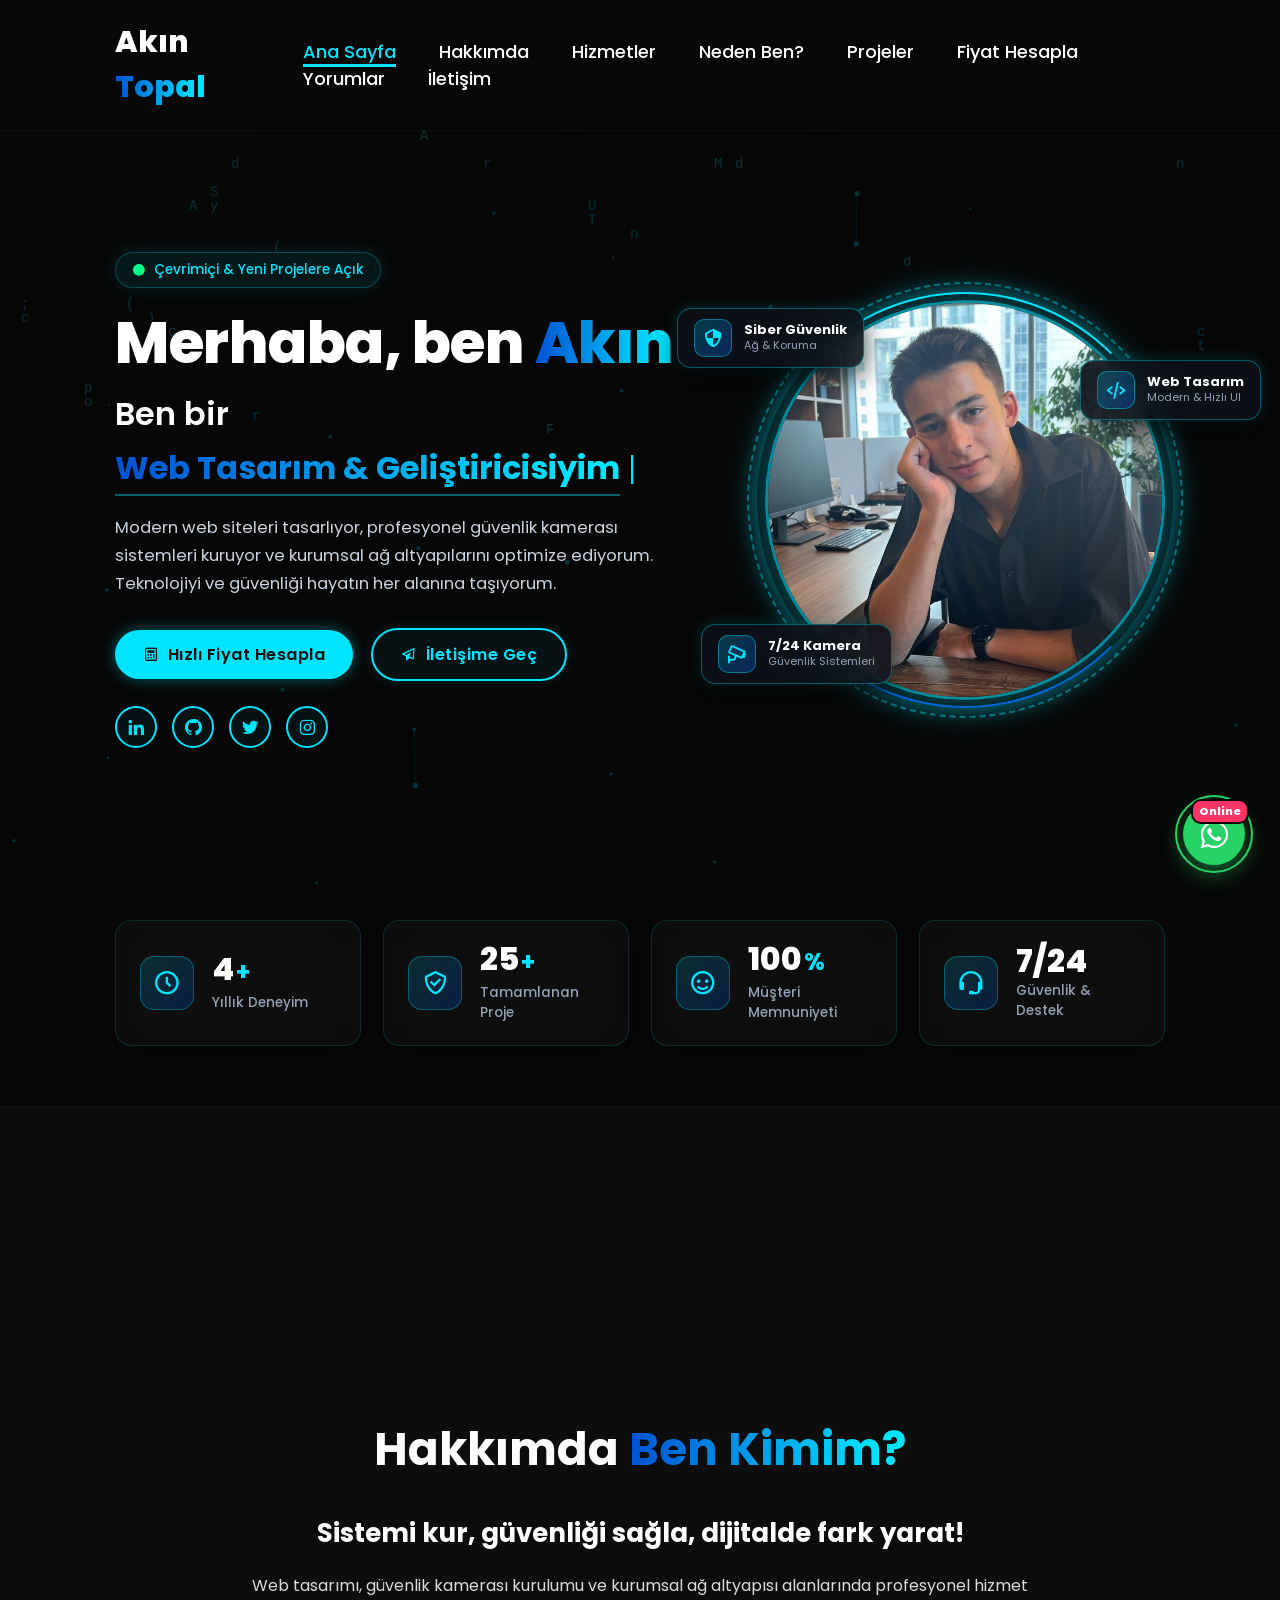
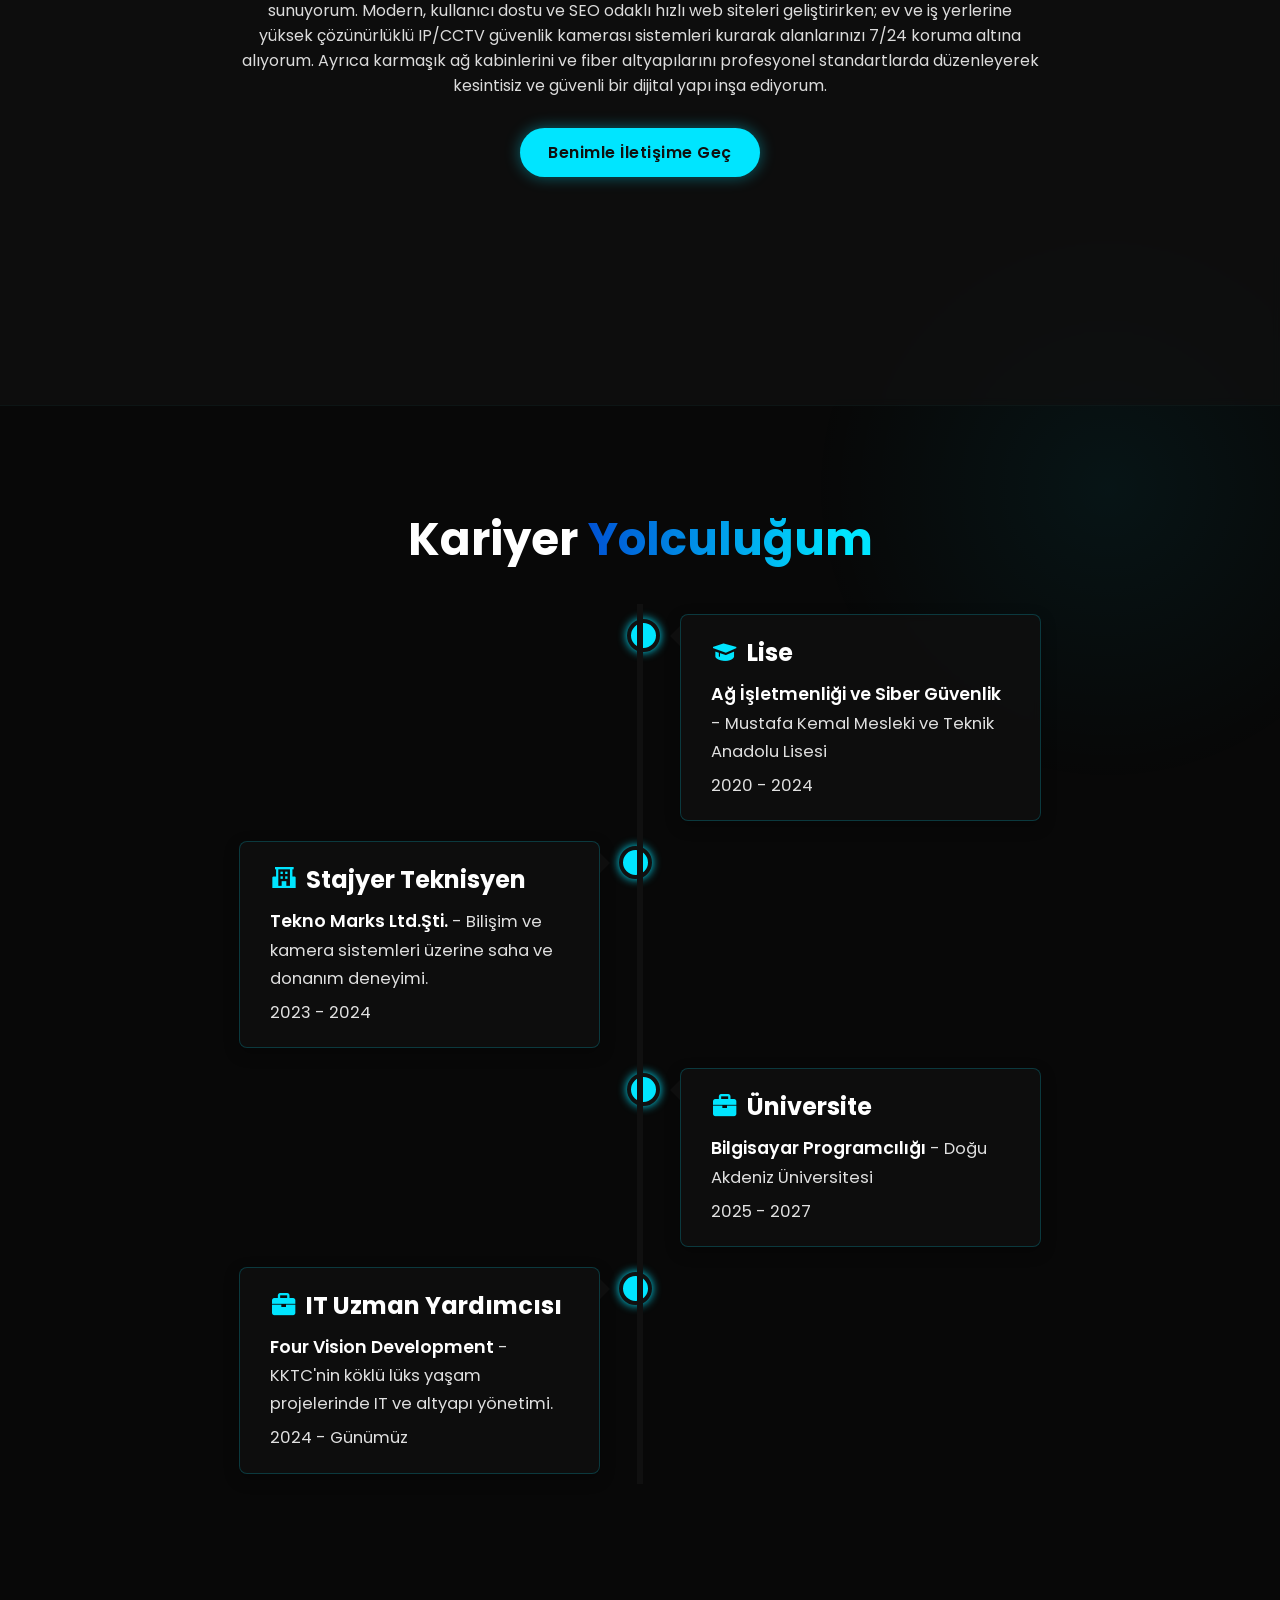
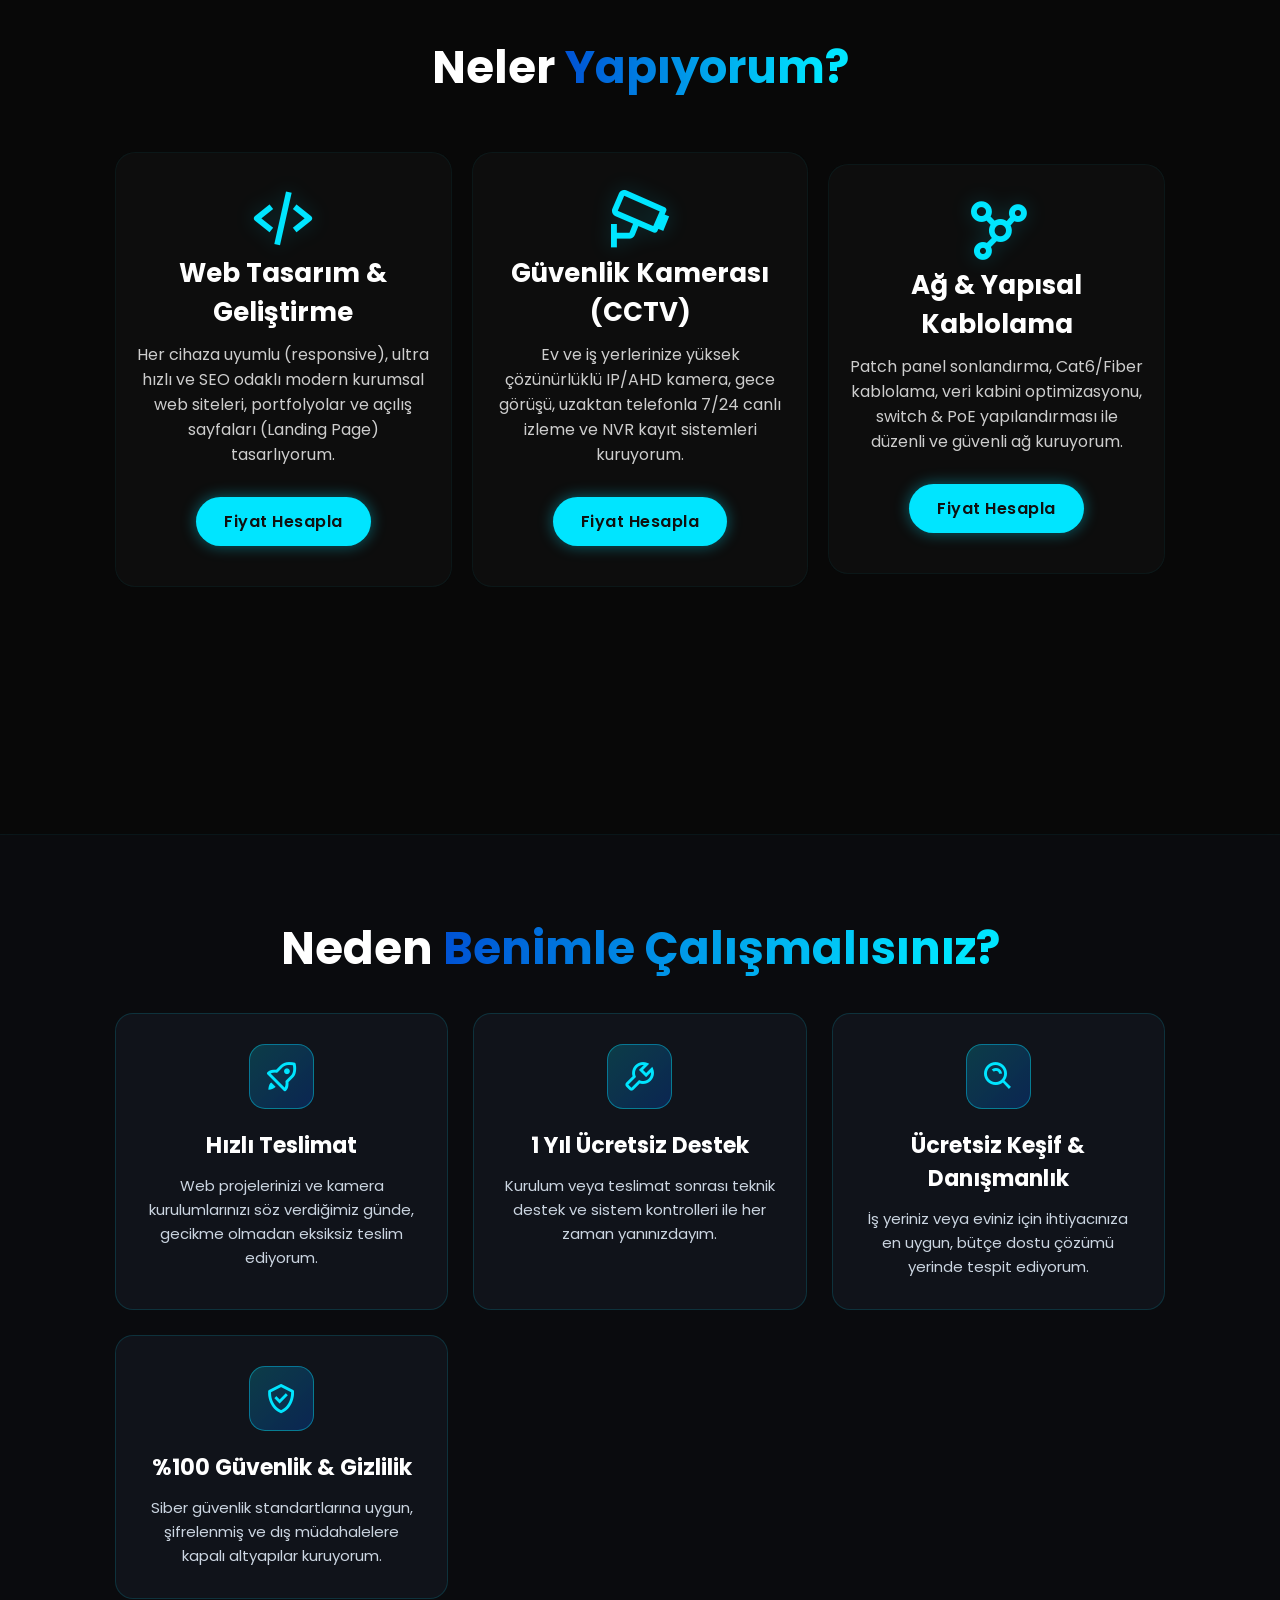
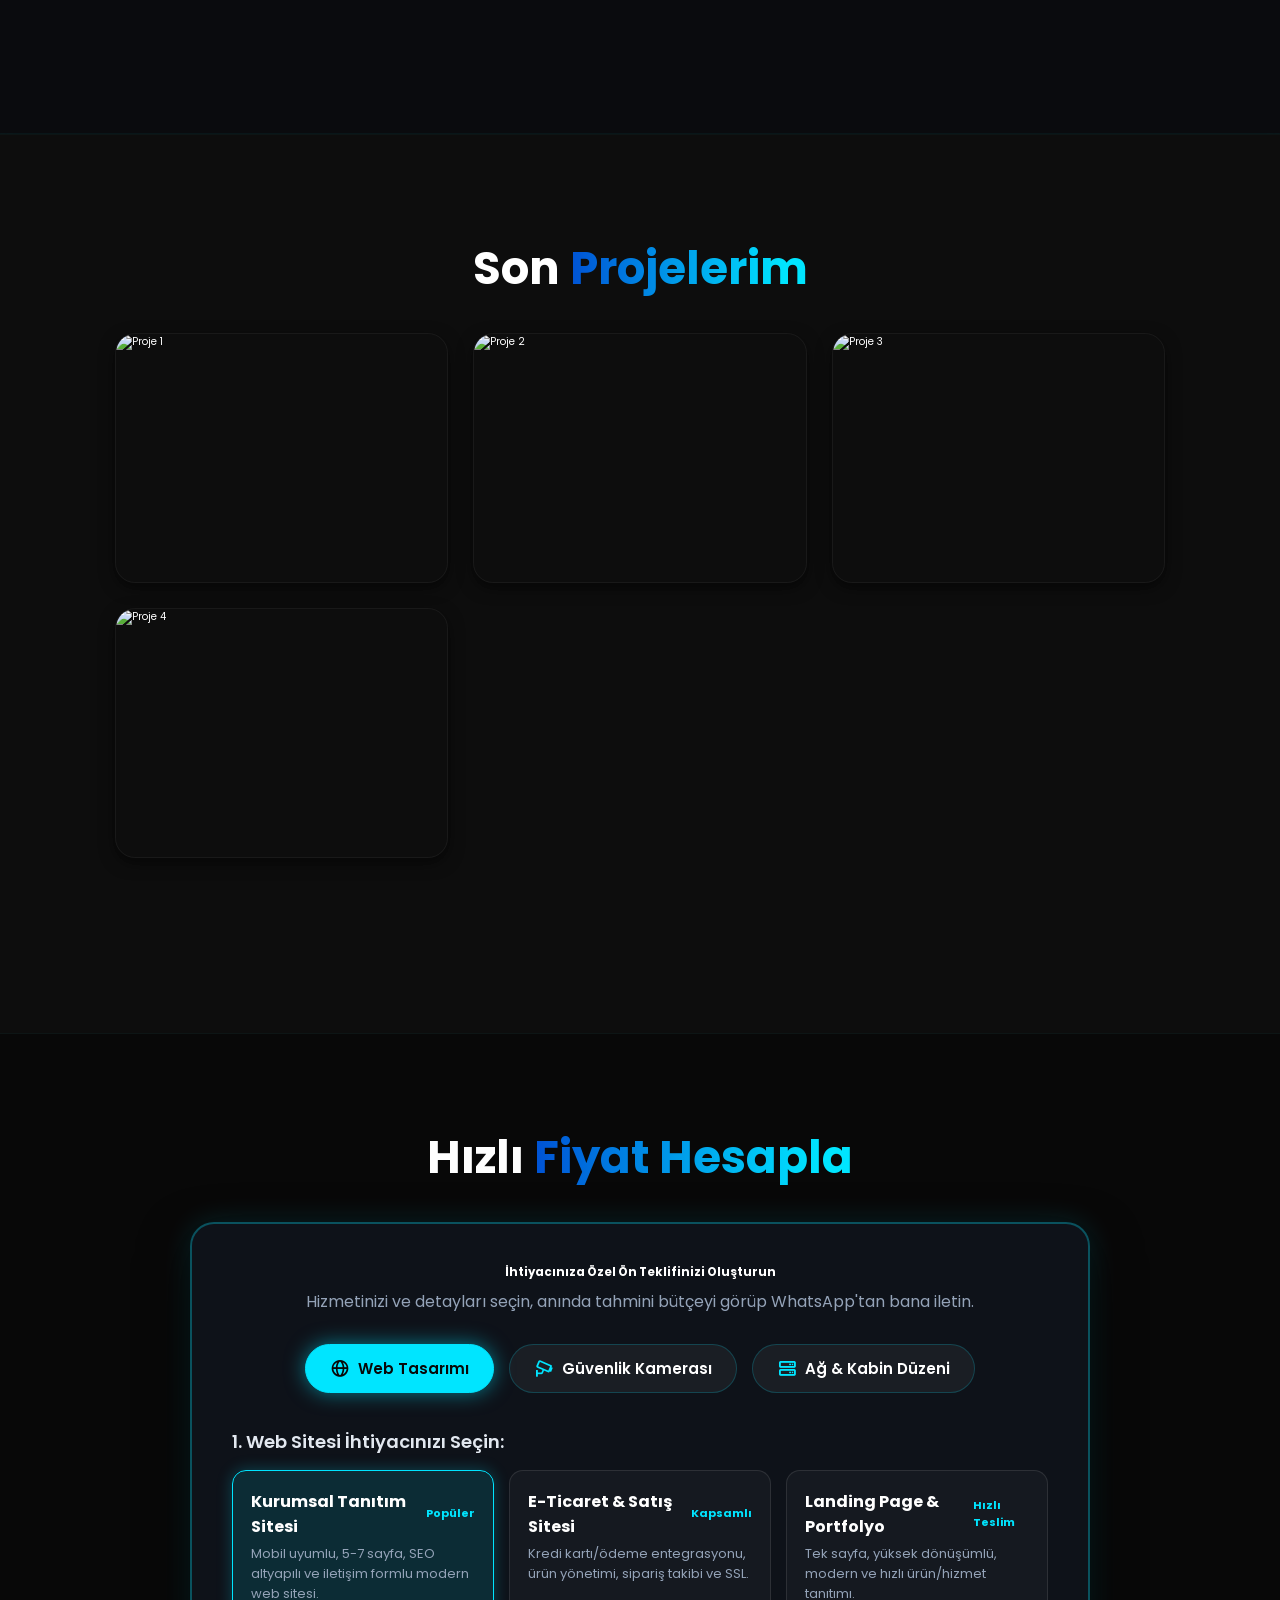
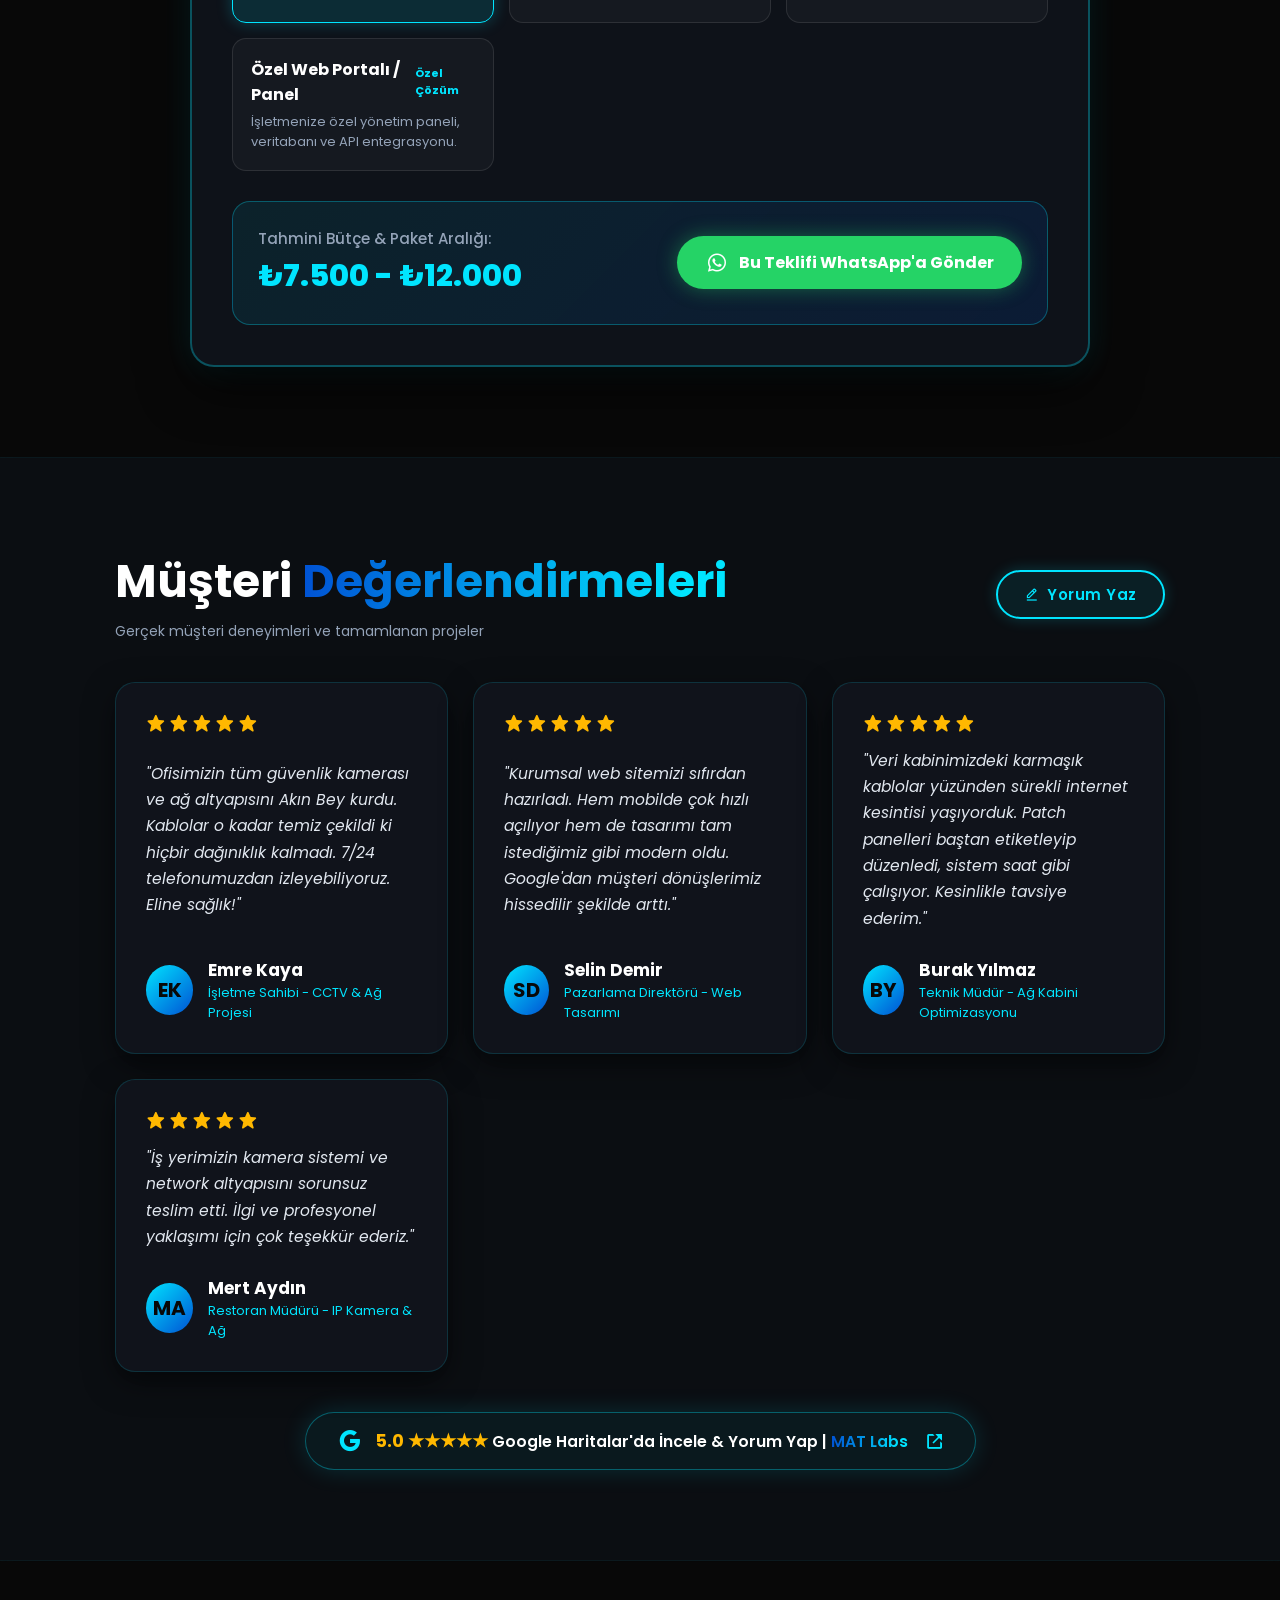
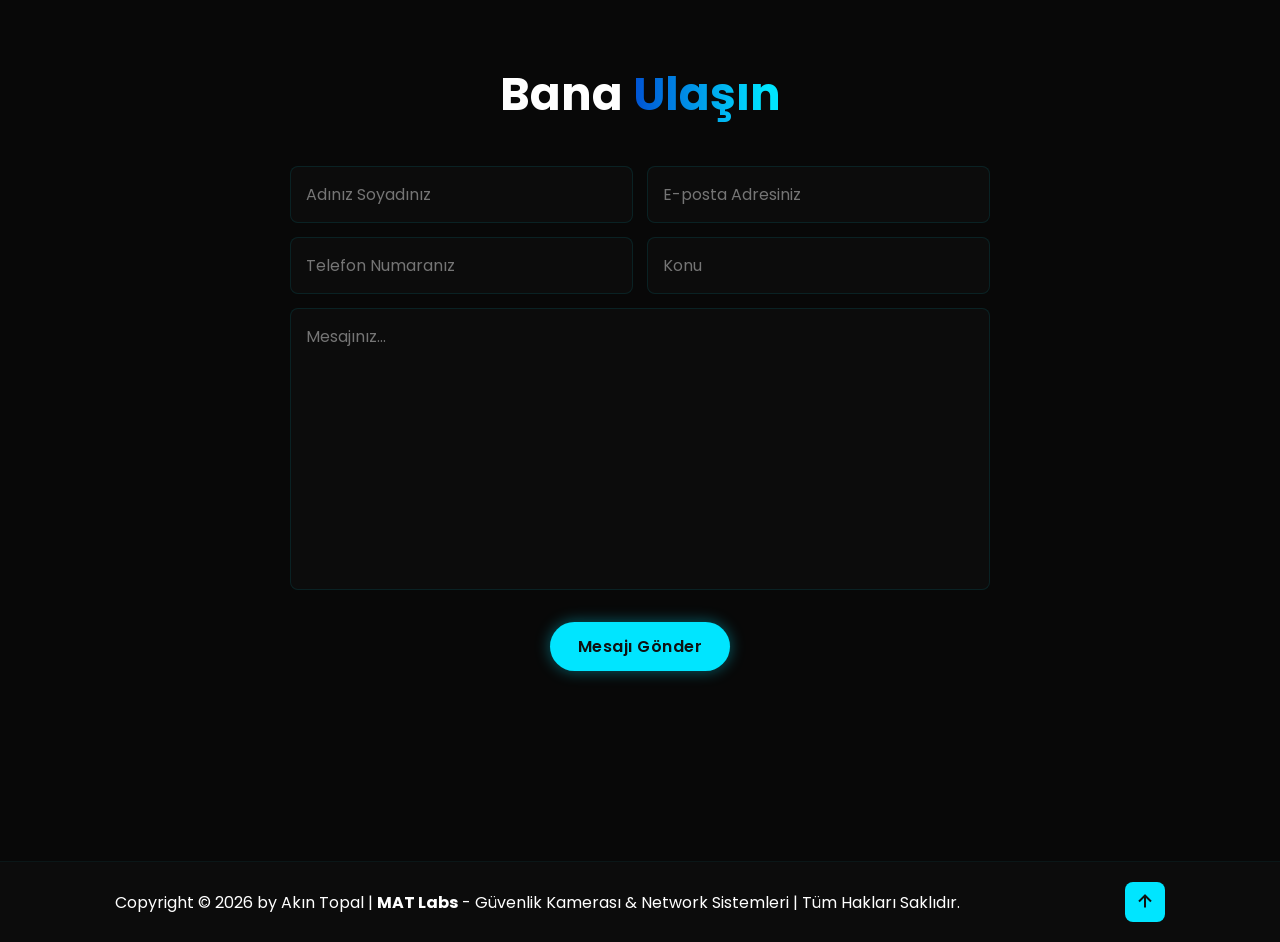
==== Websitem/index.html @ 346b563d "feat: Google Sheets dinamik musteri yorumlari ve modal formu eklendi" ====
<!DOCTYPE html>
<html lang="tr">
<head>
    <meta charset="UTF-8">
    <meta name="viewport" content="width=device-width, initial-scale=1.0">
    <title>Akın Topal | Web Tasarım & Güvenlik Sistemleri Uzmanı</title>
    <meta name="description" content="Akın Topal - Profesyonel Web Tasarımı, Güvenlik Kamerası (CCTV) Kurulumu, Ağ ve Yapısal Kablolama Hizmetleri.">
    <meta name="keywords" content="web tasarım, güvenlik kamerası kurulumu, cctv, ağ altyapısı, yapısal kablolama, akın topal">
    
    <meta name="google-site-verification" content="tyYKgsTQzBZYtVbJoN7sPJr8E3oL2Xd8By9owYqPqNc" />
    
    <!-- OpenGraph & Sosyal Medya / Google Görsel Önizleme -->
    <meta property="og:title" content="Akın Topal | Web Tasarım & Güvenlik Sistemleri Uzmanı">
    <meta property="og:description" content="Profesyonel Web Tasarımı, Güvenlik Kamerası (CCTV) Kurulumu, Ağ ve Yapısal Kablolama Hizmetleri.">
    <meta property="og:image" content="https://akintopal.com.tr/akintopal/akin-topal-profil.jpg">
    <meta property="og:url" content="https://akintopal.com.tr">
    <meta property="og:type" content="website">
    <meta name="twitter:card" content="summary_large_image">
    <meta name="twitter:image" content="https://akintopal.com.tr/akintopal/akin-topal-profil.jpg">

    <link rel="icon" type="image/png" href="akintopal/A.t1.png">
    
    <link rel="preconnect" href="https://fonts.googleapis.com">
    <link rel="preconnect" href="https://fonts.gstatic.com" crossorigin>
    <link href="https://fonts.googleapis.com/css2?family=Poppins:wght@400;500;600;700;800&display=swap" rel="stylesheet">
    
    <link href='https://unpkg.com/boxicons@2.1.4/css/boxicons.min.css' rel='stylesheet'>

    <!-- Google Zengin Sonuç & Yerel İşletme SEO (Schema.org) -->
    <script type="application/ld+json">
    {
      "@context": "https://schema.org",
      "@type": "LocalBusiness",
      "name": "MAT Labs - Güvenlik Kamerası & Network Sistemleri",
      "alternateName": "Akın Topal - Web Tasarım & Güvenlik Sistemleri",
      "image": "https://akintopal.com.tr/akintopal/akin-topal-profil.jpg",
      "url": "https://akintopal.com.tr",
      "telephone": "+905338849748",
      "hasMap": "https://share.google/FmD3PsVkEpFHqRebX",
      "sameAs": [
        "https://share.google/FmD3PsVkEpFHqRebX",
        "https://www.linkedin.com/in/akın-topal-8bbb0b389/",
        "https://github.com/ak1n-lab",
        "https://instagram.com/akintopalll"
      ],
      "priceRange": "$$",
      "description": "MAT Labs güvencesiyle Akın Topal tarafından sunulan profesyonel Web Tasarımı, IP/CCTV Güvenlik Kamerası Kurulumu, Ağ ve Yapısal Kablolama Hizmetleri.",
      "address": {
        "@type": "PostalAddress",
        "addressCountry": "TR"
      },
      "aggregateRating": {
        "@type": "AggregateRating",
        "ratingValue": "5.0",
        "reviewCount": "32"
      }
    }
    </script>

    <style>
        /* GENEL VE RESET STİLLERİ */
        *{
            margin: 0;
            padding: 0;
            box-sizing: border-box;
            text-decoration: none;
            scroll-behavior: smooth;
            font-family: "Poppins", sans-serif; 
            border: none;
            outline: none;
        }
        :root {
            --bg-color: #080808;
            --second-bg-color: #101010;
            --text-color: #ffffff;
            --main-color: #00E5FF; /* Ana renk: Canlı Neon Mavi */
        }
        html {
            font-size: 62.5%; 
            overflow-x: hidden;
        }
        body{
            background-color: var(--bg-color);
            color: var(--text-color);
            position: relative;
        }
        
        /* AKAN KOD CANVAS STİLİ (GPU OPTİMİZE) */
        #matrix-canvas {
            position: fixed;
            top: 0;
            left: 0;
            width: 100%;
            height: 100%;
            z-index: -2;
            pointer-events: none;
            opacity: 0.22;
            transform: translateZ(0);
        }
        
        /* MODERN NEON IŞIK KÜRELERİ (GPU DOSTU) */
        body::before,
        body::after {
            content: "";
            position: absolute;
            width: 600px;
            height: 600px;
            border-radius: 50%;
            background: radial-gradient(circle, rgba(0, 229, 255, 0.06) 0%, transparent 70%);
            z-index: -1;
            pointer-events: none;
            transform: translateZ(0);
        }
        body::before {
            top: -10%;
            left: -15%;
        }
        body::after {
            top: 20%;
            right: -10%;
        }

        section{
            min-height: 100vh;
            padding: 10rem 9% 2rem; 
            position: relative;
        }

        /* HEADER */
        .header{
            position: fixed;
            width: 100%;
            top: 0;
            left: 0;
            padding: 2rem 9%;
            background: rgba(8, 8, 8, 0.5);
            backdrop-filter: blur(12px);
            -webkit-backdrop-filter: blur(12px);
            display: flex;
            justify-content: space-between;
            align-items: center;
            z-index: 1000;
            border-bottom: 1px solid rgba(0, 229, 255, 0.05);
        }
        .logo{
            font-size: 3rem;
            color: var(--text-color);
            font-weight: 800;
            cursor: pointer;
            transition: 0.3s ease-in-out;
        }
        .logo:hover{
            transform: scale(1.1);
        }
        .gradient-text{
            background: linear-gradient(270deg, #00E5FF 10%, #0052D4 100%); 
            background-clip: text;
            -webkit-background-clip: text;
            color: transparent;
        }

        /* NAVBAR */
        .navbar a{
            font-size: 1.8rem;
            color: var(--text-color);
            margin-left: 4rem;
            font-weight: 500;
            transition: 0.3s ease-in-out;
            border-bottom: 3px solid transparent;
        }
        .navbar a:hover,
        .navbar a.active{
            color: var(--main-color);
            border-bottom: 3px solid var(--main-color);
        }
        #menu-icon{
            font-size: 3.6rem;
            color: var(--main-color);
            cursor: pointer;
            display: none;
        }

        /* GENEL BUTON STİLİ */
        /* GENEL BUTON STİLİ */
        .btn {
            display: inline-flex;
            align-items: center;
            justify-content: center;
            gap: 0.8rem;
            padding: 1.2rem 2.8rem;
            background: var(--main-color);
            border-radius: 4rem;
            box-shadow: 0 0 1.5rem rgba(0, 229, 255, 0.4);
            font-size: 1.6rem;
            color: var(--second-bg-color);
            letter-spacing: .05rem;
            font-weight: 600;
            transition: .4s cubic-bezier(0.16, 1, 0.3, 1);
            position: relative;
            overflow: hidden;
            z-index: 1;
        }
        .btn::after {
            content: '';
            position: absolute;
            top: -50%;
            left: -60%;
            width: 40%;
            height: 200%;
            background: linear-gradient(90deg, transparent, rgba(255, 255, 255, 0.6), transparent);
            transform: rotate(25deg);
            animation: btnShimmer 4s infinite ease-in-out;
            z-index: -1;
        }
        @keyframes btnShimmer {
            0% { left: -60%; }
            20%, 100% { left: 140%; }
        }
        .btn:hover {
            box-shadow: 0 0 2.5rem rgba(0, 229, 255, 0.7);
            transform: translateY(-3px) scale(1.02);
            color: #000;
        }
        .btn-outline {
            background: rgba(0, 229, 255, 0.05);
            border: 2px solid var(--main-color);
            color: var(--main-color);
            box-shadow: 0 0 1.2rem rgba(0, 229, 255, 0.15);
        }
        .btn-outline::after {
            display: none;
        }
        .btn-outline:hover {
            background: var(--main-color);
            color: var(--second-bg-color);
            box-shadow: 0 0 2.5rem rgba(0, 229, 255, 0.6);
        }
        
        /* HOME BÖLÜMÜ */
        .home{
            display: flex;
            align-items: center; 
            justify-content: center; 
            gap: 8rem;
            min-height: 100vh;
            padding-top: 12rem;
        }
        .home-content {
            max-width: 620px;
        }
        .hero-badge-tag {
            display: inline-flex;
            align-items: center;
            gap: 0.8rem;
            padding: 0.7rem 1.6rem;
            background: rgba(0, 229, 255, 0.08);
            border: 1px solid rgba(0, 229, 255, 0.25);
            border-radius: 2rem;
            font-size: 1.35rem;
            color: var(--main-color);
            font-weight: 500;
            margin-bottom: 2rem;
            backdrop-filter: blur(8px);
            box-shadow: 0 0 20px rgba(0, 229, 255, 0.12);
        }
        .pulse-dot {
            font-size: 1.4rem;
            color: #00ff88;
            animation: pulseGreen 1.8s infinite ease-in-out;
        }
        @keyframes pulseGreen {
            0%, 100% { opacity: 1; transform: scale(1); filter: drop-shadow(0 0 6px #00ff88); }
            50% { opacity: 0.35; transform: scale(0.8); }
        }
        .home-content h1{
            font-size: 5.8rem;
            font-weight: 800;
            line-height: 1.2;
            letter-spacing: -0.5px;
        }
        .home-content h3{
            font-size: 3.2rem;
            margin: 1.2rem 0 1.8rem;
            font-weight: 600;
            min-height: 4.5rem;
            display: flex;
            align-items: center;
            flex-wrap: wrap;
            gap: 0.6rem;
        }
        .typing-text {
            font-weight: 700;
            border-bottom: 2px solid rgba(0, 229, 255, 0.4);
            padding-bottom: 2px;
        }
        .typing-cursor {
            color: var(--main-color);
            animation: blinkCursor 0.8s infinite;
            font-weight: 300;
            margin-left: 2px;
        }
        @keyframes blinkCursor {
            0%, 100% { opacity: 1; }
            50% { opacity: 0; }
        }
        .home-content p{
            font-size: 1.65rem;
            color: #cbd5e1;
            line-height: 1.7;
        }
        .hero-action-buttons {
            display: flex;
            align-items: center;
            gap: 1.8rem;
            margin-top: 3rem;
            flex-wrap: wrap;
        }

        /* --- SİBER AVATAR, HOLOGRAFİK HALKA & SÜZÜLEN ROZETLER --- */
        .home-img {
            display: flex;
            justify-content: center;
            align-items: center;
            position: relative;
        }
        .hero-avatar-container {
            position: relative;
            width: 32vw;
            min-width: 300px;
            max-width: 400px;
            aspect-ratio: 1/1;
            display: flex;
            justify-content: center;
            align-items: center;
            perspective: 1000px;
        }
        .cyber-ring-outer {
            position: absolute;
            inset: -18px;
            border-radius: 50%;
            border: 2px dashed rgba(0, 229, 255, 0.4);
            animation: spinRing 25s linear infinite;
            pointer-events: none;
        }
        .cyber-ring-inner {
            position: absolute;
            inset: -8px;
            border-radius: 50%;
            border: 2px solid transparent;
            border-top-color: var(--main-color);
            border-bottom-color: #0052D4;
            animation: spinRingReverse 12s linear infinite;
            box-shadow: 0 0 25px rgba(0, 229, 255, 0.35);
            pointer-events: none;
        }
        .cyber-radar-pulse {
            position: absolute;
            inset: -25px;
            border-radius: 50%;
            background: radial-gradient(circle, rgba(0, 229, 255, 0.15) 0%, rgba(0, 229, 255, 0) 70%);
            animation: pulseRadar 3.5s ease-out infinite;
            pointer-events: none;
        }
        @keyframes spinRing {
            0% { transform: rotate(0deg); }
            100% { transform: rotate(360deg); }
        }
        @keyframes spinRingReverse {
            0% { transform: rotate(360deg); }
            100% { transform: rotate(0deg); }
        }
        @keyframes pulseRadar {
            0% { transform: scale(0.92); opacity: 0.8; }
            50% { transform: scale(1.12); opacity: 0.25; }
            100% { transform: scale(0.92); opacity: 0.8; }
        }
        .avatar-image-box {
            width: 100%;
            height: 100%;
            border-radius: 50%;
            overflow: hidden;
            position: relative;
            z-index: 2;
            box-shadow: 0 0 45px rgba(0, 229, 255, 0.4), inset 0 0 20px rgba(0, 0, 0, 0.6);
            border: 3px solid rgba(0, 229, 255, 0.6);
            transition: transform 0.3s cubic-bezier(0.16, 1, 0.3, 1), box-shadow 0.3s ease;
        }
        .avatar-image-box:hover {
            box-shadow: 0 0 65px rgba(0, 229, 255, 0.7);
            transform: scale(1.03);
        }
        .avatar-image-box img {
            width: 100%;
            height: 100%;
            object-fit: cover;
            display: block;
        }

        /* --- SÜZÜLEN CAM (GLASSMORPHISM) ROZETLER --- */
        .floating-badge {
            position: absolute;
            display: flex;
            align-items: center;
            gap: 1.2rem;
            padding: 1rem 1.6rem;
            background: rgba(14, 18, 26, 0.88);
            backdrop-filter: blur(16px);
            -webkit-backdrop-filter: blur(16px);
            border: 1px solid rgba(0, 229, 255, 0.35);
            border-radius: 1.4rem;
            box-shadow: 0 10px 25px rgba(0, 0, 0, 0.7), 0 0 15px rgba(0, 229, 255, 0.2);
            z-index: 10;
            cursor: default;
            transition: transform 0.3s ease, box-shadow 0.3s ease, border-color 0.3s ease;
            white-space: nowrap;
        }
        .floating-badge:hover {
            transform: translateY(-6px) scale(1.06) !important;
            box-shadow: 0 15px 35px rgba(0, 0, 0, 0.9), 0 0 30px rgba(0, 229, 255, 0.5);
            border-color: var(--main-color);
        }
        .badge-icon {
            display: flex;
            justify-content: center;
            align-items: center;
            width: 3.8rem;
            height: 3.8rem;
            background: linear-gradient(135deg, rgba(0, 229, 255, 0.2), rgba(0, 82, 212, 0.35));
            border-radius: 1rem;
            border: 1px solid rgba(0, 229, 255, 0.4);
        }
        .badge-icon i {
            font-size: 2.2rem;
            color: var(--main-color);
        }
        .badge-text {
            display: flex;
            flex-direction: column;
        }
        .badge-title {
            font-size: 1.3rem;
            font-weight: 700;
            color: #ffffff;
            line-height: 1.2;
        }
        .badge-sub {
            font-size: 1.1rem;
            color: #94a3b8;
        }
        .badge-top-left {
            top: 2%;
            left: -22%;
            animation: floatBadge1 4.5s ease-in-out infinite;
        }
        .badge-top-right {
            top: 15%;
            right: -24%;
            animation: floatBadge2 5s ease-in-out infinite;
        }
        .badge-bottom-left {
            bottom: 4%;
            left: -16%;
            animation: floatBadge3 4.8s ease-in-out infinite;
        }
        @keyframes floatBadge1 {
            0%, 100% { transform: translateY(0px); }
            50% { transform: translateY(-12px); }
        }
        @keyframes floatBadge2 {
            0%, 100% { transform: translateY(0px); }
            50% { transform: translateY(-15px); }
        }
        @keyframes floatBadge3 {
            0%, 100% { transform: translateY(0px); }
            50% { transform: translateY(12px); }
        }

        /* --- CANLI SAYAÇLAR / İSTATİSTİK BÖLÜMÜ --- */
        .stats-section {
            min-height: auto;
            padding: 2rem 9% 6rem;
            position: relative;
            z-index: 5;
        }
        .stats-container {
            display: grid;
            grid-template-columns: repeat(auto-fit, minmax(230px, 1fr));
            gap: 2.2rem;
            max-width: 1200px;
            margin: 0 auto;
        }
        .stat-card {
            display: flex;
            align-items: center;
            gap: 1.8rem;
            padding: 2.2rem 2.4rem;
            background: rgba(16, 16, 16, 0.75);
            backdrop-filter: blur(12px);
            -webkit-backdrop-filter: blur(12px);
            border: 1px solid rgba(0, 229, 255, 0.15);
            border-radius: 1.6rem;
            box-shadow: 0 8px 25px rgba(0, 0, 0, 0.4);
            transition: all 0.4s cubic-bezier(0.16, 1, 0.3, 1);
        }
        .stat-card:hover {
            transform: translateY(-8px);
            border-color: var(--main-color);
            box-shadow: 0 15px 35px rgba(0, 229, 255, 0.22);
            background: rgba(20, 24, 32, 0.85);
        }
        .stat-icon {
            display: flex;
            justify-content: center;
            align-items: center;
            width: 5.4rem;
            height: 5.4rem;
            background: linear-gradient(135deg, rgba(0, 229, 255, 0.15), rgba(0, 82, 212, 0.25));
            border-radius: 1.4rem;
            border: 1px solid rgba(0, 229, 255, 0.3);
            flex-shrink: 0;
        }
        .stat-icon i {
            font-size: 2.8rem;
            color: var(--main-color);
        }
        .stat-info {
            display: flex;
            flex-direction: column;
        }
        .stat-number-wrap {
            display: flex;
            align-items: baseline;
            gap: 2px;
        }
        .stat-number, .stat-text {
            font-size: 3.2rem;
            font-weight: 800;
            color: #ffffff;
            line-height: 1;
        }
        .stat-plus {
            font-size: 2.4rem;
            font-weight: 700;
            color: var(--main-color);
        }
        .stat-info p {
            font-size: 1.35rem;
            color: #94a3b8;
            margin-top: 0.4rem;
            font-weight: 500;
        }

        /* --- SCROLL REVEAL UTILITIES --- */
        .reveal-on-scroll {
            opacity: 0;
            transform: translateY(35px);
            transition: opacity 0.8s cubic-bezier(0.16, 1, 0.3, 1), transform 0.8s cubic-bezier(0.16, 1, 0.3, 1);
        }
        .reveal-on-scroll.revealed {
            opacity: 1;
            transform: translateY(0);
        }

        /* SOSYAL İKONLAR */
        .social-icon a {
            display: inline-flex;
            justify-content: center;
            align-items: center;
            width: 4.2rem;
            height: 4.2rem;
            background: rgba(0, 229, 255, 0.05);
            border: .2rem solid var(--main-color);
            border-radius: 50%;
            font-size: 2rem;
            color: var(--main-color);
            margin: 2.5rem 1.2rem 0 0;
            transition: .4s ease;
        }
        .social-icon a:hover {
            background: var(--main-color);
            color: var(--second-bg-color);
            box-shadow: 0 0 1.5rem var(--main-color);
            transform: translateY(-4px) scale(1.1);
        }

        /* ORTAK BAŞLIK STİLİ */
        .heading {
            text-align: center;
            font-size: 4.5rem;
            margin-bottom: 3rem;
        }

        /* HAKKIMDA BÖLÜMÜ */
        .about {
            display: flex;
            justify-content: center;
            align-items: center;
            gap: 10rem;
            background: rgba(16, 16, 16, 0.7);
            backdrop-filter: blur(5px);
            flex-direction: column;
            text-align: center;
            border-top: 1px solid rgba(0, 229, 255, 0.03);
            border-bottom: 1px solid rgba(0, 229, 255, 0.03);
        }
        .about-text h3 {
            font-size: 2.6rem;
        }
        .about-text p {
            font-size: 1.6rem;
            margin: 2rem 0 3rem;
            max-width: 800px;
            color: #dcdcdc;
        }
        
        /* EĞİTİM VE DENEYİM BÖLÜMÜ (ZAMAN ÇİZELGESİ) */
        .education {
            display: flex;
            justify-content: center;
            align-items: center;
            flex-direction: column;
            min-height: auto;
            padding-bottom: 5rem;
        }
        .education .timeline {
            position: relative;
            max-width: 1200px;
            margin: 0 auto;
        }
        .education .timeline::after {
            content: '';
            position: absolute;
            width: 6px;
            background: var(--second-bg-color);
            top: 0;
            bottom: 0;
            left: 50%;
            margin-left: -3px;
        }
        .education .container {
            padding: 10px 40px;
            position: relative;
            background-color: inherit;
            width: 50%;
        }
        .education .container::after {
            content: '';
            position: absolute;
            width: 25px;
            height: 25px;
            right: -12px;
            background-color: var(--main-color);
            border: 4px solid var(--second-bg-color);
            top: 15px;
            border-radius: 50%;
            z-index: 1;
            box-shadow: 0 0 10px var(--main-color);
        }
        .education .left {
            left: 0;
        }
        .education .right {
            left: 50%;
        }
        .education .left::before {
            content: " ";
            height: 0;
            position: absolute;
            top: 22px;
            width: 0;
            z-index: 1;
            right: 30px;
            border: medium solid var(--text-color);
            border-width: 10px 0 10px 10px;
            border-color: transparent transparent transparent rgba(16, 16, 16, 0.9);
        }
        .education .right::before {
            content: " ";
            height: 0;
            position: absolute;
            top: 22px;
            width: 0;
            z-index: 1;
            left: 30px;
            border: medium solid var(--text-color);
            border-width: 10px 10px 10px 0;
            border-color: transparent rgba(16, 16, 16, 0.9) transparent transparent;
        }
        .education .right::after {
            left: -13px;
        }
        .education .content {
            padding: 20px 30px;
            background: rgba(16, 16, 16, 0.8);
            backdrop-filter: blur(5px);
            position: relative;
            border-radius: .8rem;
            border: 1px solid rgba(0, 229, 255, 0.2);
            box-shadow: 0 5px 15px rgba(0,0,0,0.3);
        }
        .education .content .tag {
            display: flex;
            align-items: center;
            font-size: 2.2rem;
            font-weight: 700;
            margin-bottom: 1rem;
        }
        .education .content .tag h2 {
            font-size: 2.4rem;
            color: var(--text-color);
            margin-left: 0.8rem;
            display: inline-block;
        }
        .education .content .tag i {
            font-size: 2.8rem;
            color: var(--main-color);
        }
        .education .content .description {
            font-size: 1.7rem;
            line-height: 1.7;
            color: #e2e8f0;
        }
        .education .content .description p {
            font-size: 1.65rem;
            margin-top: 0.6rem;
            color: #e0e0e0;
        }
        .education .content .description p strong {
            color: #ffffff;
            font-weight: 600;
            font-size: 1.75rem;
        }

        /* HİZMETLER BÖLÜMÜ */
        .services h2 {
            margin-bottom: 5rem;
        }
        .services-container {
            display: flex;
            justify-content: center;
            align-items: center;
            flex-wrap: wrap;
            gap: 2rem;
        }
        .service-box {
            flex: 1 1 30rem;
            background: rgba(16, 16, 16, 0.7);
            backdrop-filter: blur(5px);
            padding: 3rem 2rem 4rem;
            border-radius: 2rem;
            text-align: center;
            border: 1px solid rgba(0, 229, 255, 0.05);
            transition: .5s ease;
        }
        .service-box:hover {
            border-color: var(--main-color);
            transform: translateY(-1rem);
            box-shadow: 0 5px 20px rgba(0, 229, 255, 0.1);
        }
        .service-box i {
            font-size: 7rem;
            color: var(--main-color);
            filter: drop-shadow(0 0 10px rgba(0, 229, 255, 0.2));
        }
        .service-box h3 {
            font-size: 2.6rem;
        }
        .service-box p {
            font-size: 1.6rem;
            margin: 1rem 0 3rem;
            color: #cdcdcd;
        }

        /* PROJELER BÖLÜMÜ */
        .projects {
            background: rgba(16, 16, 16, 0.7);
            backdrop-filter: blur(5px);
            border-top: 1px solid rgba(0, 229, 255, 0.03);
            border-bottom: 1px solid rgba(0, 229, 255, 0.03);
        }
        .projects-container {
            display: grid;
            grid-template-columns: repeat(auto-fit, minmax(300px, 1fr));
            gap: 2.5rem;
        }
        .project-box {
            position: relative;
            border-radius: 2rem;
            box-shadow: 0 5px 15px rgba(0,0,0,0.5);
            overflow: hidden;
            display: flex;
            height: 250px;
            border: 1px solid rgba(255,255,255,0.05);
        }
        .project-box img {
            width: 100%;
            height: 100%;
            object-fit: cover;
            transition: .5s ease;
        }
        .project-box:hover img {
            transform: scale(1.1);
        }
        .project-layer {
            position: absolute;
            bottom: 0;
            left: 0;
            width: 100%;
            height: 100%;
            background: linear-gradient(rgba(0,0,0,0.2), rgba(0, 229, 255, 0.85)); 
            display: flex;
            justify-content: center;
            align-items: center;
            flex-direction: column;
            text-align: center;
            padding: 0 4rem;
            transform: translateY(100%);
            transition: .5s ease;
        }
        .project-box:hover .project-layer {
            transform: translateY(0);
        }
        .project-layer h4 {
            font-size: 3rem;
            color: #080808;
            font-weight: 700;
        }
        .project-layer p {
            font-size: 1.6rem;
            margin: .3rem 0 1rem;
            color: #111;
            font-weight: 500;
        }
        .project-layer a {
            display: inline-flex;
            justify-content: center;
            align-items: center;
            width: 5rem;
            height: 5rem;
            background: var(--text-color);
            border-radius: 50%;
            box-shadow: 0 3px 10px rgba(0,0,0,0.3);
        }
        .project-layer a i {
            font-size: 2rem;
            color: var(--second-bg-color);
        }
        
        /* PROJE DETAY MODAL PENCERESİ STİLLERİ */
        .modal-overlay {
            position: fixed;
            top: 0;
            left: 0;
            width: 100%;
            height: 100%;
            background: rgba(0, 0, 0, 0.85);
            z-index: 2000;
            display: none;
            justify-content: center;
            align-items: center;
            backdrop-filter: blur(8px);
        }
        .modal-content {
            background: #121212;
            padding: 3rem 4rem;
            border-radius: 1rem;
            width: 90%;
            max-width: 700px;
            position: relative;
            border: 2px solid var(--main-color);
            box-shadow: 0 0 25px rgba(0, 229, 255, 0.2);
            animation: fadeIn 0.3s ease-in-out;
            max-height: 90vh;
            overflow-y: auto;
        }
        @keyframes fadeIn {
            from { opacity: 0; transform: scale(0.9); }
            to { opacity: 1; transform: scale(1); }
        }
        .modal-close {
            position: absolute;
            top: 1rem;
            right: 1.5rem;
            font-size: 3.5rem;
            color: var(--text-color);
            cursor: pointer;
            line-height: 1;
            z-index: 15;
        }
        .modal-close:hover {
            color: var(--main-color);
        }
        #modal-single-image {
            max-width: 100%;
            height: auto;
            border-radius: 0.5rem;
            margin-bottom: 2rem;
        }
        .modal-content h2 {
            font-size: 3.2rem;
            margin-bottom: 1.5rem;
            color: var(--main-color);
        }
        .modal-content p {
            font-size: 1.6rem;
            line-height: 1.7;
            margin-bottom: 1rem;
        }

        /* BEFORE & AFTER SLIDER STİLLERİ */
        .before-after-slider {
            position: relative;
            width: 100%;
            aspect-ratio: 4/3;
            overflow: hidden;
            cursor: col-resize;
            border-radius: .8rem;
            margin-bottom: 2rem;
            border: 1px solid rgba(255,255,255,0.1);
        }
        .before-after-slider .before-image-container {
            position: absolute;
            top: 0;
            left: 0;
            width: 50%;
            height: 100%;
            overflow: hidden;
        }
        .before-after-slider img {
            width: 100%;
            height: 100%;
            object-fit: cover;
            display: block;
            position: absolute;
            top: 0;
            left: 0;
        }
        .before-after-slider .before-image-container img {
            position: relative; 
        }
        .before-after-slider .slider-handle {
            position: absolute;
            top: 0;
            left: 50%;
            transform: translateX(-50%);
            width: 4px;
            height: 100%;
            background-color: rgba(255, 255, 255, 0.8);
            z-index: 10;
            display: flex;
            align-items: center;
            justify-content: center;
        }
        .before-after-slider .handle-icon {
            width: 40px;
            height: 40px;
            background-color: var(--main-color);
            color: #080808;
            border-radius: 50%;
            display: flex;
            align-items: center;
            justify-content: center;
            font-size: 2rem;
            box-shadow: 0 0 10px rgba(0,0,0,0.5);
        }

        /* İLETİŞİM BÖLÜMÜ */
        .contact h2 {
            margin-bottom: 3rem;
        }
        .contact form {
            max-width: 70rem;
            margin: 1rem auto;
            text-align: center;
            margin-bottom: 3rem;
        }
        .contact form .input-box {
            display: flex;
            justify-content: space-between;
            flex-wrap: wrap;
        }
        .contact form .input-box input,
        .contact form textarea {
            width: 100%;
            padding: 1.5rem;
            font-size: 1.6rem;
            color: var(--text-color);
            background: rgba(16, 16, 16, 0.6);
            border: 1px solid rgba(0, 229, 255, 0.1);
            border-radius: .8rem;
            margin: .7rem 0;
            transition: 0.3s ease;
        }
        .contact form .input-box input:focus,
        .contact form textarea:focus {
            border-color: var(--main-color);
            box-shadow: 0 0 10px rgba(0, 229, 255, 0.2);
        }
        .contact form .input-box input {
            width: 49%;
        }
        .contact form textarea {
            resize: none;
        }
        .contact form .btn {
            margin-top: 2rem;
            cursor: pointer;
        }

        /* FOOTER */
        .footer {
            display: flex;
            justify-content: space-between;
            align-items: center;
            flex-wrap: wrap;
            padding: 2rem 9%;
            background: #0c0c0c;
            border-top: 1px solid rgba(0, 229, 255, 0.05);
        }
        .footer-text p {
            font-size: 1.6rem;
        }
        .footer-iconTop a {
            display: inline-flex;
            justify-content: center;
            align-items: center;
            padding: .8rem;
            background: var(--main-color);
            border-radius: .8rem;
            transition: .5s ease;
        }
        .footer-iconTop a:hover {
            box-shadow: 0 0 1rem var(--main-color);
            transform: translateY(-2px);
        }
        .footer-iconTop a i {
            font-size: 2.4rem;
            color: var(--second-bg-color);
        }

        /* --- NEDEN BENİMLE ÇALIŞMALISINIZ (WHY US) --- */
        .why-us {
            padding: 8rem 9%;
            background: rgba(12, 14, 18, 0.7);
            backdrop-filter: blur(8px);
            border-top: 1px solid rgba(0, 229, 255, 0.05);
            border-bottom: 1px solid rgba(0, 229, 255, 0.05);
        }
        .why-us-grid {
            display: grid;
            grid-template-columns: repeat(auto-fit, minmax(250px, 1fr));
            gap: 2.5rem;
            max-width: 1200px;
            margin: 0 auto;
        }
        .why-card {
            background: rgba(18, 22, 30, 0.85);
            padding: 3rem 2.5rem;
            border-radius: 1.8rem;
            border: 1px solid rgba(0, 229, 255, 0.15);
            text-align: center;
            transition: all 0.4s ease;
            position: relative;
            overflow: hidden;
        }
        .why-card:hover {
            transform: translateY(-8px);
            border-color: var(--main-color);
            box-shadow: 0 15px 35px rgba(0, 229, 255, 0.2);
        }
        .why-icon {
            width: 6.5rem;
            height: 6.5rem;
            margin: 0 auto 2rem;
            display: flex;
            justify-content: center;
            align-items: center;
            background: linear-gradient(135deg, rgba(0, 229, 255, 0.2), rgba(0, 82, 212, 0.3));
            border-radius: 1.6rem;
            border: 1px solid rgba(0, 229, 255, 0.4);
        }
        .why-icon i {
            font-size: 3.5rem;
            color: var(--main-color);
        }
        .why-card h3 {
            font-size: 2.2rem;
            margin-bottom: 1.2rem;
            color: #ffffff;
        }
        .why-card p {
            font-size: 1.5rem;
            color: #cbd5e1;
            line-height: 1.6;
        }

        /* --- İNTERAKTİF FİYAT & TEKLİF HESAPLAYICI (CALCULATOR) --- */
        .calculator-section {
            padding: 9rem 9%;
            position: relative;
        }
        .calculator-box {
            max-width: 900px;
            margin: 0 auto;
            background: rgba(16, 20, 28, 0.9);
            border: 2px solid rgba(0, 229, 255, 0.3);
            border-radius: 2.4rem;
            padding: 4rem;
            box-shadow: 0 20px 50px rgba(0, 0, 0, 0.7), 0 0 30px rgba(0, 229, 255, 0.15);
            backdrop-filter: blur(16px);
        }
        .calc-header {
            text-align: center;
            margin-bottom: 3rem;
        }
        .calc-header p {
            font-size: 1.6rem;
            color: #94a3b8;
            margin-top: 0.8rem;
        }
        .calc-tabs {
            display: flex;
            justify-content: center;
            gap: 1.5rem;
            margin-bottom: 3.5rem;
            flex-wrap: wrap;
        }
        .calc-tab-btn {
            display: flex;
            align-items: center;
            gap: 0.8rem;
            padding: 1.2rem 2.4rem;
            background: rgba(255, 255, 255, 0.05);
            border: 1px solid rgba(0, 229, 255, 0.2);
            border-radius: 3rem;
            color: #ffffff;
            font-size: 1.5rem;
            font-weight: 600;
            cursor: pointer;
            transition: all 0.3s ease;
        }
        .calc-tab-btn i {
            font-size: 2rem;
            color: var(--main-color);
        }
        .calc-tab-btn.active, .calc-tab-btn:hover {
            background: var(--main-color);
            color: #080808;
            border-color: var(--main-color);
            box-shadow: 0 0 20px rgba(0, 229, 255, 0.5);
        }
        .calc-tab-btn.active i {
            color: #080808;
        }
        .calc-step-title {
            font-size: 1.8rem;
            font-weight: 600;
            color: #e2e8f0;
            margin-bottom: 1.5rem;
        }
        .calc-options-grid {
            display: grid;
            grid-template-columns: repeat(auto-fit, minmax(220px, 1fr));
            gap: 1.5rem;
            margin-bottom: 2.5rem;
        }
        .calc-option-card {
            background: rgba(255, 255, 255, 0.03);
            border: 1px solid rgba(255, 255, 255, 0.1);
            border-radius: 1.4rem;
            padding: 1.8rem;
            cursor: pointer;
            transition: all 0.3s ease;
            text-align: left;
            position: relative;
        }
        .calc-option-card:hover {
            border-color: rgba(0, 229, 255, 0.5);
            background: rgba(0, 229, 255, 0.05);
        }
        .calc-option-card.selected {
            border-color: var(--main-color);
            background: rgba(0, 229, 255, 0.12);
            box-shadow: 0 0 15px rgba(0, 229, 255, 0.25);
        }
        .calc-option-card h4 {
            font-size: 1.6rem;
            color: #ffffff;
            margin-bottom: 0.5rem;
            display: flex;
            justify-content: space-between;
            align-items: center;
        }
        .calc-option-card p {
            font-size: 1.3rem;
            color: #94a3b8;
        }
        .calc-result-box {
            background: linear-gradient(135deg, rgba(0, 229, 255, 0.08), rgba(0, 82, 212, 0.15));
            border: 1px solid rgba(0, 229, 255, 0.3);
            border-radius: 1.8rem;
            padding: 2.5rem;
            margin-top: 3rem;
            display: flex;
            justify-content: space-between;
            align-items: center;
            flex-wrap: wrap;
            gap: 2rem;
        }
        .calc-result-info h4 {
            font-size: 1.5rem;
            color: #94a3b8;
            font-weight: 500;
        }
        .calc-result-price {
            font-size: 3rem;
            font-weight: 800;
            color: var(--main-color);
            margin-top: 0.4rem;
        }
        .calc-whatsapp-btn {
            display: inline-flex;
            align-items: center;
            gap: 1rem;
            background: #25D366;
            color: #ffffff;
            font-size: 1.6rem;
            font-weight: 700;
            padding: 1.4rem 2.8rem;
            border-radius: 4rem;
            box-shadow: 0 0 20px rgba(37, 211, 102, 0.4);
            transition: all 0.3s ease;
        }
        .calc-whatsapp-btn:hover {
            background: #20ba5a;
            box-shadow: 0 0 30px rgba(37, 211, 102, 0.7);
            transform: translateY(-3px) scale(1.02);
            color: #ffffff;
        }
        .calc-whatsapp-btn i {
            font-size: 2.4rem;
        }

        /* --- MÜŞTERİ YORUMLARI (TESTIMONIALS) --- */
        .testimonials {
            padding: 9rem 9%;
            background: rgba(14, 18, 24, 0.7);
            backdrop-filter: blur(8px);
            border-top: 1px solid rgba(0, 229, 255, 0.05);
            border-bottom: 1px solid rgba(0, 229, 255, 0.05);
        }
        .testimonials-grid {
            display: grid;
            grid-template-columns: repeat(auto-fit, minmax(300px, 1fr));
            gap: 2.5rem;
            max-width: 1200px;
            margin: 0 auto;
        }
        .testimonial-card {
            background: rgba(18, 22, 30, 0.85);
            padding: 3rem;
            border-radius: 2rem;
            border: 1px solid rgba(0, 229, 255, 0.15);
            box-shadow: 0 10px 30px rgba(0,0,0,0.5);
            display: flex;
            flex-direction: column;
            justify-content: space-between;
            transition: all 0.4s ease;
        }
        .testimonial-card:hover {
            transform: translateY(-8px);
            border-color: var(--main-color);
            box-shadow: 0 15px 35px rgba(0, 229, 255, 0.2);
        }
        .stars {
            color: #FFB800;
            font-size: 2rem;
            margin-bottom: 1.5rem;
            display: flex;
            gap: 0.3rem;
        }
        .testimonial-text {
            font-size: 1.55rem;
            color: #e2e8f0;
            line-height: 1.7;
            font-style: italic;
            margin-bottom: 2.5rem;
        }
        .client-profile {
            display: flex;
            align-items: center;
            gap: 1.5rem;
        }
        .client-avatar {
            width: 5rem;
            height: 5rem;
            border-radius: 50%;
            background: linear-gradient(135deg, var(--main-color), #0052D4);
            display: flex;
            justify-content: center;
            align-items: center;
            font-size: 2rem;
            font-weight: 700;
            color: #080808;
        }
        .client-info h4 {
            font-size: 1.7rem;
            color: #ffffff;
        }
        .client-info span {
            font-size: 1.3rem;
            color: var(--main-color);
        }

        /* --- TESTIMONIALS & YORUM EKLEME MODAL --- */
        .testimonials-header {
            display: flex;
            justify-content: space-between;
            align-items: center;
            flex-wrap: wrap;
            gap: 2rem;
            max-width: 1200px;
            margin: 0 auto 4rem auto;
        }
        .btn-review-trigger {
            background: rgba(0, 229, 255, 0.08);
            border: 2px solid var(--main-color);
            color: var(--main-color);
            padding: 1.1rem 2.6rem;
            font-size: 1.5rem;
            font-weight: 600;
            border-radius: 4rem;
            cursor: pointer;
            display: inline-flex;
            align-items: center;
            gap: 0.8rem;
            box-shadow: 0 0 15px rgba(0, 229, 255, 0.2);
            transition: all 0.3s ease;
        }
        .btn-review-trigger:hover {
            background: var(--main-color);
            color: #080808;
            box-shadow: 0 0 25px rgba(0, 229, 255, 0.6);
            transform: translateY(-3px);
        }
        .review-modal-content {
            max-width: 580px;
        }
        .review-input-group {
            display: flex;
            gap: 1.5rem;
            margin-bottom: 1.2rem;
        }
        .review-input-group input {
            flex: 1;
            padding: 1.3rem;
            font-size: 1.45rem;
            color: var(--text-color);
            background: rgba(22, 27, 34, 0.85);
            border: 1px solid rgba(0, 229, 255, 0.2);
            border-radius: 0.8rem;
            outline: none;
            transition: 0.3s ease;
        }
        .review-input-group input:focus,
        .review-modal-content textarea:focus {
            border-color: var(--main-color);
            box-shadow: 0 0 12px rgba(0, 229, 255, 0.3);
        }
        .review-rating-box {
            display: flex;
            align-items: center;
            gap: 1.5rem;
            margin-bottom: 1.5rem;
            background: rgba(22, 27, 34, 0.6);
            padding: 1rem 1.5rem;
            border-radius: 0.8rem;
            border: 1px solid rgba(255, 255, 255, 0.05);
        }
        .star-rating-select {
            display: flex;
            gap: 0.5rem;
            font-size: 2.4rem;
            color: #4b5563;
            cursor: pointer;
        }
        .star-rating-select i {
            transition: color 0.2s ease, transform 0.2s ease;
        }
        .star-rating-select i.active,
        .star-rating-select i:hover {
            color: #FFB800;
        }
        .star-rating-select i:hover {
            transform: scale(1.2);
        }
        .review-modal-content textarea {
            width: 100%;
            padding: 1.4rem;
            font-size: 1.45rem;
            color: var(--text-color);
            background: rgba(22, 27, 34, 0.85);
            border: 1px solid rgba(0, 229, 255, 0.2);
            border-radius: 0.8rem;
            outline: none;
            resize: none;
            transition: 0.3s ease;
        }
        @media (max-width: 768px) {
            .testimonials-header {
                flex-direction: column;
                align-items: flex-start;
            }
            .review-input-group {
                flex-direction: column;
                gap: 1rem;
            }
        }

        /* --- FLOATING WHATSAPP BUTTON --- */
        .floating-whatsapp {
            position: fixed;
            bottom: 3.5rem;
            right: 3.5rem;
            width: 6.2rem;
            height: 6.2rem;
            background: #25D366;
            border-radius: 50%;
            display: flex;
            justify-content: center;
            align-items: center;
            box-shadow: 0 8px 25px rgba(37, 211, 102, 0.5);
            z-index: 999;
            cursor: pointer;
            transition: all 0.3s ease;
            text-decoration: none;
        }
        .floating-whatsapp i {
            font-size: 3.6rem;
            color: #ffffff;
        }
        .floating-whatsapp:hover {
            transform: scale(1.12);
            box-shadow: 0 12px 35px rgba(37, 211, 102, 0.8);
        }
        .whatsapp-pulse {
            position: absolute;
            inset: -8px;
            border-radius: 50%;
            border: 2px solid #25D366;
            animation: pulseWa 2s infinite;
            pointer-events: none;
        }
        @keyframes pulseWa {
            0% { transform: scale(0.95); opacity: 0.9; }
            50% { transform: scale(1.3); opacity: 0; }
            100% { transform: scale(0.95); opacity: 0; }
        }
        .whatsapp-badge {
            position: absolute;
            top: -4px;
            right: -4px;
            background: #ff3366;
            color: #fff;
            font-size: 1.1rem;
            font-weight: 800;
            padding: 0.2rem 0.6rem;
            border-radius: 1rem;
            border: 2px solid #080808;
        }

        /* RESPONSIVE TASARIM MEDIA SORGULARI */
        @media (max-width: 1200px) {
            html { font-size: 55%; }
            .home-img img { width: 35vw; }
            .badge-top-left { left: -10%; }
            .badge-top-right { right: -12%; }
            .badge-bottom-left { left: -6%; }
        }
        @media (max-width: 991px) {
            .header { padding: 2rem 3%; }
            section { padding: 10rem 3% 2rem; }
            .services { padding-bottom: 7rem; }
            .projects { padding-bottom: 7rem; }
            .contact { min-height: auto; }
            .footer { padding: 2rem 3%; }
            .home-img img { width: 45vw; }
            .badge-top-left { left: -6%; }
            .badge-top-right { right: -8%; }
            .badge-bottom-left { left: -4%; }
        }
        @media (max-width: 768px) {
            #menu-icon { display: block; }
            .navbar {
                position: absolute;
                top: 100%;
                left: -100%;
                width: 100%;
                padding: 1rem 3%;
                background: var(--bg-color);
                border-top: .1rem solid rgba(0,0,0, .2);
                box-shadow: 0 .5rem 1rem rgba(0,0,0, .2);
                transition: .3s ease-in-out;
            }
            .navbar.active { left: 0; }
            .navbar a { display: block; font-size: 2rem; margin: 3rem 0; }
            .home { flex-direction: column-reverse; text-align: center; gap: 4rem; padding-top: 10rem; }
            .home-content h1 { font-size: 4.6rem; }
            .home-content h3 { font-size: 2.5rem; justify-content: center; }
            .home-img img { width: 70vw; margin-top: 0; }
            .hero-avatar-container { width: 65vw; min-width: 260px; margin: 2rem auto; }
            .hero-action-buttons { justify-content: center; }
            .social-icon { justify-content: center; }
            .floating-badge { padding: 0.8rem 1.2rem; gap: 0.8rem; }
            .badge-icon { width: 3.2rem; height: 3.2rem; }
            .badge-icon i { font-size: 1.8rem; }
            .badge-title { font-size: 1.15rem; }
            .badge-sub { font-size: 0.95rem; }
            .badge-top-left { top: -2%; left: -5%; }
            .badge-top-right { top: 10%; right: -5%; }
            .badge-bottom-left { bottom: -2%; left: -2%; }
            .about { flex-direction: column; text-align: center; }
            .services h2, .projects h2 { margin-bottom: 3rem; }
            .education .timeline::after {
                left: 31px;
            }
            .education .container {
                width: 100%;
                padding-left: 70px;
                padding-right: 25px;
            }
            .education .container::before {
                left: 60px;
                border: medium solid var(--text-color);
                border-width: 10px 10px 10px 0;
                border-color: transparent var(--second-bg-color) transparent transparent;
            }
            .education .left::after, .education .right::after {
                left: 18px;
            }
            .education .right {
                left: 0%;
            }
        }
        @media (max-width: 480px) {
            html { font-size: 50%; }
            .contact form .input-box input { width: 100%; }
            .home-content h1 { font-size: 3.8rem; }
            .home-content h3 { font-size: 2.2rem; }
            .hero-avatar-container { width: 75vw; min-width: 240px; }
            .floating-badge { display: none; } /* Hide floating badges on extra small screens to prevent overflow */
            .stats-container { grid-template-columns: 1fr 1fr; gap: 1.2rem; }
            .stat-card { padding: 1.6rem 1.2rem; gap: 1rem; flex-direction: column; text-align: center; }
            .stat-icon { width: 4.4rem; height: 4.4rem; }
            .stat-number, .stat-text { font-size: 2.5rem; }
            .stat-info p { font-size: 1.2rem; }
        }
    </style>
</head>
<body>
    
    <canvas id="matrix-canvas"></canvas>

    <header class="header">
        <a href="#home" class="logo">Akın <span class="gradient-text">Topal</span></a>
        <i class="bx bx-menu" id="menu-icon"></i> 
        <nav class="navbar">
            <a href="#home" class="active">Ana Sayfa</a>
            <a href="#about">Hakkımda</a>
            <a href="#services">Hizmetler</a>
            <a href="#why-us">Neden Ben?</a>
            <a href="#projects">Projeler</a>
            <a href="#calculator">Fiyat Hesapla</a>
            <a href="#testimonials">Yorumlar</a>
            <a href="#contact">İletişim</a>
        </nav>
    </header>

    <section class="home" id="home">
        <div class="home-content reveal-on-scroll">
            <div class="hero-badge-tag"><i class='bx bxs-circle pulse-dot'></i> Çevrimiçi & Yeni Projelere Açık</div>
            <h1>Merhaba, ben <span class="gradient-text">Akın</span></h1>
            <h3>Ben bir <span class="typing-text gradient-text"></span><span class="typing-cursor">|</span></h3>
            <p>Modern web siteleri tasarlıyor, profesyonel güvenlik kamerası sistemleri kuruyor ve kurumsal ağ altyapılarını optimize ediyorum. Teknolojiyi ve güvenliği hayatın her alanına taşıyorum.</p>
            <div class="hero-action-buttons">
                <a href="#calculator" class="btn btn-primary"><i class='bx bx-calculator'></i> Hızlı Fiyat Hesapla</a>
                <a href="#contact" class="btn btn-outline"><i class='bx bx-paper-plane'></i> İletişime Geç</a>
            </div>
            <div class="social-icon">
                <a href="https://www.linkedin.com/in/akın-topal-8bbb0b389/" target="_blank" title="LinkedIn"><i class='bx bxl-linkedin'></i></a>
                <a href="https://github.com/ak1n-lab" target="_blank" title="GitHub"><i class='bx bxl-github'></i></a>
                <a href="https://twitter.com/akintopalll" target="_blank" title="Twitter"><i class='bx bxl-twitter'></i></a>
                <a href="https://instagram.com/akintopalll" target="_blank" title="Instagram"><i class='bx bxl-instagram'></i></a>
            </div>
        </div>
        <div class="home-img reveal-on-scroll">
            <div class="hero-avatar-container">
                <div class="cyber-radar-pulse"></div>
                <div class="cyber-ring-outer"></div>
                <div class="cyber-ring-inner"></div>
                <div class="avatar-image-box">
                    <img src="akintopal/akin-topal-profil.jpg" alt="Akın Topal Portre">
                </div>
                
                <!-- Süzülen Cam (Glassmorphism) Rozetler -->
                <div class="floating-badge badge-top-left">
                    <div class="badge-icon"><i class='bx bx-shield-quarter'></i></div>
                    <div class="badge-text">
                        <span class="badge-title">Siber Güvenlik</span>
                        <span class="badge-sub">Ağ & Koruma</span>
                    </div>
                </div>

                <div class="floating-badge badge-top-right">
                    <div class="badge-icon"><i class='bx bx-code-alt'></i></div>
                    <div class="badge-text">
                        <span class="badge-title">Web Tasarım</span>
                        <span class="badge-sub">Modern & Hızlı UI</span>
                    </div>
                </div>

                <div class="floating-badge badge-bottom-left">
                    <div class="badge-icon"><i class='bx bx-cctv'></i></div>
                    <div class="badge-text">
                        <span class="badge-title">7/24 Kamera</span>
                        <span class="badge-sub">Güvenlik Sistemleri</span>
                    </div>
                </div>
            </div>
        </div>
    </section>

    <!-- CANLI SAYAÇLAR / İSTATİSTİK BÖLÜMÜ -->
    <section class="stats-section">
        <div class="stats-container">
            <div class="stat-card reveal-on-scroll">
                <div class="stat-icon"><i class='bx bx-time-five'></i></div>
                <div class="stat-info">
                    <div class="stat-number-wrap">
                        <span class="stat-number" data-target="4">0</span><span class="stat-plus">+</span>
                    </div>
                    <p>Yıllık Deneyim</p>
                </div>
            </div>
            <div class="stat-card reveal-on-scroll">
                <div class="stat-icon"><i class='bx bx-check-shield'></i></div>
                <div class="stat-info">
                    <div class="stat-number-wrap">
                        <span class="stat-number" data-target="25">0</span><span class="stat-plus">+</span>
                    </div>
                    <p>Tamamlanan Proje</p>
                </div>
            </div>
            <div class="stat-card reveal-on-scroll">
                <div class="stat-icon"><i class='bx bx-smile'></i></div>
                <div class="stat-info">
                    <div class="stat-number-wrap">
                        <span class="stat-number" data-target="100">0</span><span class="stat-plus">%</span>
                    </div>
                    <p>Müşteri Memnuniyeti</p>
                </div>
            </div>
            <div class="stat-card reveal-on-scroll">
                <div class="stat-icon"><i class='bx bx-support'></i></div>
                <div class="stat-info">
                    <div class="stat-number-wrap">
                        <span class="stat-text">7/24</span>
                    </div>
                    <p>Güvenlik & Destek</p>
                </div>
            </div>
        </div>
    </section>

    <section class="about" id="about">
        <div class="about-text reveal-on-scroll">
            <h2 class="heading">Hakkımda <span class="gradient-text">Ben Kimim?</span></h2>
            <h3>Sistemi kur, güvenliği sağla, dijitalde fark yarat!</h3>
            <p>Web tasarımı, güvenlik kamerası kurulumu ve kurumsal ağ altyapısı alanlarında profesyonel hizmet sunuyorum.
Modern, kullanıcı dostu ve SEO odaklı hızlı web siteleri geliştirirken; ev ve iş yerlerine yüksek çözünürlüklü IP/CCTV güvenlik kamerası sistemleri kurarak alanlarınızı 7/24 koruma altına alıyorum.
Ayrıca karmaşık ağ kabinlerini ve fiber altyapılarını profesyonel standartlarda düzenleyerek kesintisiz ve güvenli bir dijital yapı inşa ediyorum.</p>
            <a href="#contact" class="btn">Benimle İletişime Geç</a>
        </div>
    </section>

    <section class="education" id="education">
        <h2 class="heading">Kariyer <span class="gradient-text">Yolculuğum</span></h2>
        <div class="timeline">
            <div class="container right reveal-on-scroll">
                <div class="content">
                    <div class="tag"><i class='bx bxs-graduation'></i><h2>Lise</h2></div>
                    <div class="description">
                        <p><strong>Ağ İşletmenliği ve Siber Güvenlik</strong> - Mustafa Kemal Mesleki ve Teknik Anadolu Lisesi</p>
                        <p>2020 - 2024</p>
                    </div>
                </div>
            </div>
            <div class="container left reveal-on-scroll">
                <div class="content">
                    <div class="tag"><i class='bx bxs-school'></i><h2>Stajyer Teknisyen</h2></div>
                    <div class="description">
                        <p><strong>Tekno Marks Ltd.Şti.</strong> - Bilişim ve kamera sistemleri üzerine saha ve donanım deneyimi.</p>
                        <p>2023 - 2024</p>
                    </div>
                </div>
            </div>
            <div class="container right reveal-on-scroll">
                <div class="content">
                    <div class="tag"><i class='bx bxs-briefcase'></i><h2>Üniversite</h2></div>
                    <div class="description">
                        <p><strong>Bilgisayar Programcılığı</strong> - Doğu Akdeniz Üniversitesi</p>
                        <p>2025 - 2027</p>
                    </div>
                </div>
            </div>
            <div class="container left reveal-on-scroll">
                <div class="content">
                    <div class="tag"><i class='bx bxs-briefcase'></i><h2>IT Uzman Yardımcısı</h2></div>
                    <div class="description">
                        <p><strong>Four Vision Development</strong> - KKTC'nin köklü lüks yaşam projelerinde IT ve altyapı yönetimi.</p>
                        <p>2024 - Günümüz</p>
                    </div>
                </div>
            </div>
        </div>
    </section>

    <section class="services" id="services">
        <h2 class="heading">Neler <span class="gradient-text">Yapıyorum?</span></h2>
        <div class="services-container">
            <div class="service-box reveal-on-scroll">
                <i class='bx bx-code-alt'></i>
                <h3>Web Tasarım & Geliştirme</h3>
                <p>Her cihaza uyumlu (responsive), ultra hızlı ve SEO odaklı modern kurumsal web siteleri, portfolyolar ve açılış sayfaları (Landing Page) tasarlıyorum.</p>
                <a href="#calculator" class="btn">Fiyat Hesapla</a>
            </div>
            <div class="service-box reveal-on-scroll">
                <i class='bx bx-cctv'></i>
                <h3>Güvenlik Kamerası (CCTV)</h3>
                <p>Ev ve iş yerlerinize yüksek çözünürlüklü IP/AHD kamera, gece görüşü, uzaktan telefonla 7/24 canlı izleme ve NVR kayıt sistemleri kuruyorum.</p>
                <a href="#calculator" class="btn">Fiyat Hesapla</a>
            </div>
            <div class="service-box reveal-on-scroll">
                <i class='bx bx-network-chart'></i>
                <h3>Ağ & Yapısal Kablolama</h3>
                <p>Patch panel sonlandırma, Cat6/Fiber kablolama, veri kabini optimizasyonu, switch & PoE yapılandırması ile düzenli ve güvenli ağ kuruyorum.</p>
                <a href="#calculator" class="btn">Fiyat Hesapla</a>
            </div>
        </div>
    </section>

    <!-- --- NEDEN BENİMLE ÇALIŞMALISINIZ (GÜVEN & GARANTİ KARTLARI) --- -->
    <section class="why-us" id="why-us">
        <h2 class="heading">Neden <span class="gradient-text">Benimle Çalışmalısınız?</span></h2>
        <div class="why-us-grid">
            <div class="why-card reveal-on-scroll">
                <div class="why-icon"><i class='bx bx-rocket'></i></div>
                <h3>Hızlı Teslimat</h3>
                <p>Web projelerinizi ve kamera kurulumlarınızı söz verdiğimiz günde, gecikme olmadan eksiksiz teslim ediyorum.</p>
            </div>
            <div class="why-card reveal-on-scroll">
                <div class="why-icon"><i class='bx bx-wrench'></i></div>
                <h3>1 Yıl Ücretsiz Destek</h3>
                <p>Kurulum veya teslimat sonrası teknik destek ve sistem kontrolleri ile her zaman yanınızdayım.</p>
            </div>
            <div class="why-card reveal-on-scroll">
                <div class="why-icon"><i class='bx bx-search-alt'></i></div>
                <h3>Ücretsiz Keşif & Danışmanlık</h3>
                <p>İş yeriniz veya eviniz için ihtiyacınıza en uygun, bütçe dostu çözümü yerinde tespit ediyorum.</p>
            </div>
            <div class="why-card reveal-on-scroll">
                <div class="why-icon"><i class='bx bx-check-shield'></i></div>
                <h3>%100 Güvenlik & Gizlilik</h3>
                <p>Siber güvenlik standartlarına uygun, şifrelenmiş ve dış müdahalelere kapalı altyapılar kuruyorum.</p>
            </div>
        </div>
    </section>

    <section class="projects" id="projects">
        <h2 class="heading">Son <span class="gradient-text">Projelerim</span></h2>
        <div class="projects-container">
            <div class="project-box reveal-on-scroll">
                <img src="projeler/after.jpg" alt="Proje 1">
                <div class="project-layer">
                    <h4>Ağ Altyapısı Düzenleme</h4>
                    <p>Müşteri isteğine özel kabin öncesi ve sonrası</p>
                    <a href="#" class="project-detail-btn" 
                       data-before-image="projeler/before.jpg" 
                       data-after-image="projeler/after.jpg" 
                       data-title="Patch Panel Kurulumu ve Ağ Altyapısı Düzenleme" 
                       data-description="Müşterinin ağ altyapısı yeniden düzenlenerek patch panel sonlandırmaları gerçekleştirildi. Kablolar etiketlenip organize edilerek switch bağlantıları düzenli hale getirildi. Ağ yönetilebilirliği artırılırken bakım ve arıza tespit süreçleri kolaylaştırıldı."
                       data-tech="Kullanılan Teknolojiler: Patch Panel, Cat6 Kablolama, RJ45 Sonlandırma, PoE Switch, Ağ Altyapısı Yönetimi.">
                       <i class='bx bx-plus'></i>
                    </a>
                </div>
            </div>

            <div class="project-box reveal-on-scroll">
                <img src="projeler/cctv.jpg" alt="Proje 2">
                <div class="project-layer">
                    <h4>Fiber Optik ve Ağ Kabini Düzenleme</h4>
                    <p>Kurumsal Ağ Kabini Optimizasyonu</p>
                    <a href="#" class="project-detail-btn" 
                       data-after-image="projeler/cctv.jpg" 
                       data-title="Fiber Optik ve Ağ Yönetim Paneli" 
                       data-description="Kurumsal ağ altyapısında fiber optik bağlantılar ve aktif ağ ekipmanlarının düzenlenmesi gerçekleştirildi. Dağınık kablolama yeniden organize edilerek sistemin yönetilebilirliği artırıldı."
                       data-tech="Kullanılan Teknolojiler: Fiber Optik Kablolama, Patch Panel, SFP Modülleri, Switch Yönetimi, Ağ Altyapısı.">
                       <i class='bx bx-plus'></i>
                    </a>
                </div>
            </div>

            <div class="project-box reveal-on-scroll">
                <img src="projeler/sapkali.jpg" alt="Proje 3">
                <div class="project-layer">
                    <h4>Yapısal Kablolama ve Altyapı</h4>
                    <p>Data Sistem Kabini Düzeni</p>
                    <a href="#" class="project-detail-btn" 
                       data-after-image="projeler/sapkali.jpg" 
                       data-title="Data Sistem Kabini Düzeni Detayları" 
                       data-description="Kurumsal ağ altyapısı kapsamında veri kablolama, kablo güzergâhlarının oluşturulması ve sonlandırma işlemleri gerçekleştirildi."
                       data-tech="Kullanılan Teknolojiler: Cat6 Kablolama, RJ45 Sonlandırma, Patch Panel, Switch Altyapısı, Yapısal Kablolama">
                       <i class='bx bx-plus'></i>
                    </a>
                </div>
            </div>

            <div class="project-box reveal-on-scroll">
                <img src="projeler/akincctv.jpg" alt="Proje 4">
                <div class="project-layer">
                    <h4>IP Kamera Sistemi Kurulumu</h4>
                    <p>7/24 Kesintisiz Güvenlik Kamera Projesi</p>
                    <a href="#" class="project-detail-btn" 
                       data-after-image="projeler/akincctv.jpg" 
                       data-title="IP Kamera Sistemi Kurulum Detayları" 
                       data-description="Güvenlik altyapısı kapsamında IP kamera sisteminin ağ bağlantıları ve kablolama işlemleri gerçekleştirildi. Kamera hatları sonlandırılarak NVR entegrasyonu sağlandı."
                       data-tech="Kullanılan Teknolojiler: IP Kamera, NVR, PoE Switch, Cat6 Kablolama, Ağ Altyapısı">
                       <i class='bx bx-plus'></i>
                    </a>
                </div>
            </div>
        </div>
    </section>

    <!-- --- İNTERAKTİF FİYAT & TEKLİF HESAPLAYICI (LEAD MAGNET) --- -->
    <section class="calculator-section" id="calculator">
        <h2 class="heading">Hızlı <span class="gradient-text">Fiyat Hesapla</span></h2>
        <div class="calculator-box reveal-on-scroll">
            <div class="calc-header">
                <h3>İhtiyacınıza Özel Ön Teklifinizi Oluşturun</h3>
                <p>Hizmetinizi ve detayları seçin, anında tahmini bütçeyi görüp WhatsApp'tan bana iletin.</p>
            </div>

            <!-- Kategori Sekmeleri -->
            <div class="calc-tabs">
                <button class="calc-tab-btn active" data-service="web"><i class='bx bx-globe'></i> Web Tasarımı</button>
                <button class="calc-tab-btn" data-service="cctv"><i class='bx bx-cctv'></i> Güvenlik Kamerası</button>
                <button class="calc-tab-btn" data-service="network"><i class='bx bx-server'></i> Ağ & Kabin Düzeni</button>
            </div>

            <!-- Adım 1: Seçenekler -->
            <div class="calc-content-area">
                <div class="calc-step-title" id="calc-step-title">1. Proje Türünü Seçin:</div>
                <div class="calc-options-grid" id="calc-options-container">
                    <!-- JavaScript ile dinamik dolacak -->
                </div>
            </div>

            <!-- Sonuç Kutusu -->
            <div class="calc-result-box">
                <div class="calc-result-info">
                    <h4>Tahmini Bütçe & Paket Aralığı:</h4>
                    <div class="calc-result-price" id="calc-price-display">₺7.500 - ₺12.000</div>
                </div>
                <a href="#" class="calc-whatsapp-btn" id="calc-send-whatsapp" target="_blank">
                    <i class='bx bxl-whatsapp'></i> Bu Teklifi WhatsApp'a Gönder
                </a>
            </div>
        </div>
    </section>

    <!-- --- MÜŞTERİ YORUMLARI & REFERANSLAR (SOCIAL PROOF) --- -->
    <section class="testimonials" id="testimonials">
        <div class="testimonials-header">
            <div>
                <h2 class="heading" style="margin-bottom: 0.5rem; text-align: left;">Müşteri <span class="gradient-text">Değerlendirmeleri</span></h2>
                <p style="font-size: 1.4rem; color: #94a3b8;">Gerçek müşteri deneyimleri ve tamamlanan projeler</p>
            </div>
            <button class="btn btn-review-trigger" id="open-review-modal">
                <i class='bx bx-edit-alt'></i> Yorum Yaz
            </button>
        </div>

        <div class="testimonials-grid" id="testimonials-grid">
            <div class="testimonial-card reveal-on-scroll">
                <div class="stars">
                    <i class='bx bxs-star'></i><i class='bx bxs-star'></i><i class='bx bxs-star'></i><i class='bx bxs-star'></i><i class='bx bxs-star'></i>
                </div>
                <p class="testimonial-text">"Ofisimizin tüm güvenlik kamerası ve ağ altyapısını Akın Bey kurdu. Kablolar o kadar temiz çekildi ki hiçbir dağınıklık kalmadı. 7/24 telefonumuzdan izleyebiliyoruz. Eline sağlık!"</p>
                <div class="client-profile">
                    <div class="client-avatar">EK</div>
                    <div class="client-info">
                        <h4>Emre Kaya</h4>
                        <span>İşletme Sahibi - CCTV & Ağ Projesi</span>
                    </div>
                </div>
            </div>

            <div class="testimonial-card reveal-on-scroll">
                <div class="stars">
                    <i class='bx bxs-star'></i><i class='bx bxs-star'></i><i class='bx bxs-star'></i><i class='bx bxs-star'></i><i class='bx bxs-star'></i>
                </div>
                <p class="testimonial-text">"Kurumsal web sitemizi sıfırdan hazırladı. Hem mobilde çok hızlı açılıyor hem de tasarımı tam istediğimiz gibi modern oldu. Google'dan müşteri dönüşlerimiz hissedilir şekilde arttı."</p>
                <div class="client-profile">
                    <div class="client-avatar">SD</div>
                    <div class="client-info">
                        <h4>Selin Demir</h4>
                        <span>Pazarlama Direktörü - Web Tasarımı</span>
                    </div>
                </div>
            </div>

            <div class="testimonial-card reveal-on-scroll">
                <div class="stars">
                    <i class='bx bxs-star'></i><i class='bx bxs-star'></i><i class='bx bxs-star'></i><i class='bx bxs-star'></i><i class='bx bxs-star'></i>
                </div>
                <p class="testimonial-text">"Veri kabinimizdeki karmaşık kablolar yüzünden sürekli internet kesintisi yaşıyorduk. Patch panelleri baştan etiketleyip düzenledi, sistem saat gibi çalışıyor. Kesinlikle tavsiye ederim."</p>
                <div class="client-profile">
                    <div class="client-avatar">BY</div>
                    <div class="client-info">
                        <h4>Burak Yılmaz</h4>
                        <span>Teknik Müdür - Ağ Kabini Optimizasyonu</span>
                    </div>
                </div>
            </div>

            <div class="testimonial-card reveal-on-scroll">
                <div class="stars">
                    <i class='bx bxs-star'></i><i class='bx bxs-star'></i><i class='bx bxs-star'></i><i class='bx bxs-star'></i><i class='bx bxs-star'></i>
                </div>
                <p class="testimonial-text">"İş yerimizin kamera sistemi ve network altyapısını sorunsuz teslim etti. İlgi ve profesyonel yaklaşımı için çok teşekkür ederiz."</p>
                <div class="client-profile">
                    <div class="client-avatar">MA</div>
                    <div class="client-info">
                        <h4>Mert Aydın</h4>
                        <span>Restoran Müdürü - IP Kamera & Ağ</span>
                    </div>
                </div>    
            </div>
        </div>

        <!-- GOOGLE İŞLETME PROFİLİ DOĞRULAMA ROZETİ -->
        <div style="text-align: center; margin-top: 4rem;" class="reveal-on-scroll">
            <a href="https://share.google/FmD3PsVkEpFHqRebX" target="_blank" style="display: inline-flex; align-items: center; gap: 1.2rem; background: rgba(0, 229, 255, 0.05); border: 1px solid rgba(0, 229, 255, 0.35); padding: 1.4rem 3rem; border-radius: 4rem; box-shadow: 0 0 25px rgba(0, 229, 255, 0.15); transition: all 0.3s ease; text-decoration: none;" onmouseover="this.style.transform='translateY(-4px)'; this.style.borderColor='var(--main-color)'; this.style.boxShadow='0 0 35px rgba(0, 229, 255, 0.35)'" onmouseout="this.style.transform='translateY(0)'; this.style.borderColor='rgba(0, 229, 255, 0.35)'; this.style.boxShadow='0 0 25px rgba(0, 229, 255, 0.15)'">
                <i class='bx bxl-google' style="font-size: 2.8rem; color: var(--main-color);"></i>
                <span style="font-size: 1.55rem; color: #ffffff; font-weight: 600;">
                    <strong style="color: #FFB800; font-size: 1.75rem;">5.0 ★★★★★</strong> Google Haritalar'da İncele & Yorum Yap | <span class="gradient-text">MAT Labs</span>
                </span>
                <i class='bx bx-link-external' style="font-size: 2rem; color: var(--main-color); margin-left: 0.5rem;"></i>
            </a>
        </div>
    </section>

    <!-- MÜŞTERİ YORUMU EKLEME MODAL (POPUP) -->
    <div class="modal-overlay" id="review-modal-overlay">
        <div class="modal-content review-modal-content">
            <span class="modal-close" id="close-review-modal">&times;</span>
            <h3 class="gradient-text" style="font-size: 2.4rem; font-weight: 700; margin-bottom: 0.8rem; display: flex; align-items: center; gap: 0.8rem;">
                <i class='bx bx-message-square-edit'></i> Yorumunuzu Ekleyin
            </h3>
            <p style="font-size: 1.4rem; color: #94a3b8; margin-bottom: 2rem;">
                Web tasarım, kamera kurulumu veya ağ altyapısı deneyiminizi paylaşın. Yorumunuz incelendikten sonra sitede yayınlanacaktır.
            </p>

            <form id="review-form">
                <div class="review-input-group">
                    <input type="text" id="review-name" placeholder="Adınız Soyadınız *" required>
                    <input type="text" id="review-role" placeholder="Göreviniz / Hizmet (Örn: İşletme Sahibi - CCTV)" required>
                </div>

                <div class="review-rating-box">
                    <label style="font-size: 1.4rem; color: #cbd5e1; font-weight: 600;">Hizmet Puanınız:</label>
                    <div class="star-rating-select" id="star-rating-select">
                        <i class='bx bxs-star active' data-val="1"></i>
                        <i class='bx bxs-star active' data-val="2"></i>
                        <i class='bx bxs-star active' data-val="3"></i>
                        <i class='bx bxs-star active' data-val="4"></i>
                        <i class='bx bxs-star active' data-val="5"></i>
                    </div>
                    <input type="hidden" id="review-rating-val" value="5">
                </div>

                <textarea id="review-comment" rows="4" placeholder="Deneyiminizi ve görüşlerinizi buraya yazın... *" required></textarea>

                <div id="review-status-msg" style="display: none; font-size: 1.4rem; padding: 1.2rem; border-radius: 0.8rem; margin-top: 1.5rem; text-align: center;"></div>

                <div style="display: flex; justify-content: flex-end; margin-top: 2rem;">
                    <button type="submit" class="btn" id="review-submit-btn" style="width: 100%;">
                        <i class='bx bx-send'></i> Yorumu Gönder
                    </button>
                </div>
            </form>
        </div>
    </div>

    <section class="contact" id="contact">
        <h2 class="heading">Bana <span class="gradient-text">Ulaşın</span></h2>
        <form action="https://formspree.io/f/xyznnopk" method="POST">
            <div class="input-box">
                <input type="text" name="Ad Soyad" placeholder="Adınız Soyadınız" required>
                <input type="email" name="E-posta" placeholder="E-posta Adresiniz" required>
            </div>
            <div class="input-box">
                <input type="number" name="Telefon" placeholder="Telefon Numaranız">
                <input type="text" name="Konu" placeholder="Konu">
            </div>
            <textarea name="Mesaj" cols="30" rows="10" placeholder="Mesajınız..." required></textarea>
            <input type="submit" value="Mesajı Gönder" class="btn">
        </form>
    </section>

    <div id="general-project-modal" class="modal-overlay">
        <div class="modal-content">
            <span class="modal-close">&times;</span>
            
            <img id="modal-single-image" src="" alt="Proje Resmi" style="display: none;">
            
            <div class="before-after-slider" id="modal-slider" style="display: none;">
                <img id="modal-after-image" src="" alt="After Image">
                <div class="before-image-container">
                    <img id="modal-before-image" src="" alt="Before Image">
                </div>
                <div class="slider-handle">
                    <div class="handle-icon"><i class='bx bx-left-right-arrow-alt'></i></div>
                </div>
            </div>

            <h2 id="modal-project-title"></h2>
            <p id="modal-project-description"></p>
            <p id="modal-project-tech"></p>
        </div>
    </div>

    <footer class="footer">
        <div class="footer-text">
            <p>Copyright &copy; 2026 by Akın Topal | <strong>MAT Labs</strong> - Güvenlik Kamerası & Network Sistemleri | Tüm Hakları Saklıdır.</p>
        </div>
        <div class="footer-iconTop">
            <a href="#home"><i class='bx bx-up-arrow-alt'></i></a>
        </div>
    </footer>

    <!-- SABİT (FLOATING) WHATSAPP BUTONU -->
    <a href="https://wa.me/905338849748?text=Merhaba%20Ak%C4%B1n%20Bey,%20web%20sitesi%20veya%20g%C3%BCvenlik%20kameras%C4%B1%20hizmetleriniz%20hakk%C4%B1nda%20bilgi%20ve%20fiyat%20teklifi%20almak%20istiyorum." target="_blank" class="floating-whatsapp" id="floating-whatsapp-btn" title="Hemen Fiyat Teklifi Al (WhatsApp)">
        <div class="whatsapp-pulse"></div>
        <div class="whatsapp-badge">Online</div>
        <i class='bx bxl-whatsapp'></i>
    </a>

    <script>
        document.addEventListener('DOMContentLoaded', () => {
            // ==========================================
            const typingText = document.querySelector('.typing-text');
            const words = [
                "Web Tasarım & Geliştiricisiyim.",
                "Güvenlik Kamerası (CCTV) Uzmanıyım.",
                "Ağ Altyapısı & Fiber Teknisyeniyim.",
                "Siber Güvenlik & Sistem Yöneticisiyim.",
                "7/24 Kamera & IT Destek Uzmanıyım."
            ];
            let wordIndex = 0;
            let charIndex = 0;
            let isDeleting = false;
            let typeSpeed = 90;

            function typeEffect() {
                const currentWord = words[wordIndex];
                
                if (isDeleting) {
                    typingText.textContent = currentWord.substring(0, charIndex - 1);
                    charIndex--;
                    typeSpeed = 45;
                } else {
                    typingText.textContent = currentWord.substring(0, charIndex + 1);
                    charIndex++;
                    typeSpeed = 95;
                }

                if (!isDeleting && charIndex === currentWord.length) {
                    typeSpeed = 2200; // Kelime bittiğinde bekleme süresi
                    isDeleting = true;
                } else if (isDeleting && charIndex === 0) {
                    isDeleting = false;
                    wordIndex = (wordIndex + 1) % words.length;
                    typeSpeed = 400; // Yeni kelimeye geçmeden önceki duraksama
                }

                setTimeout(typeEffect, typeSpeed);
            }
            if (typingText) typeEffect();


            // ==========================================
            // 2. İNTERAKTİF MATRIX & CYBER PARÇACIK AĞI (PERFORMANS CANAVARI)
            // ==========================================
            const canvas = document.getElementById('matrix-canvas');
            const ctx = canvas.getContext('2d', { alpha: true });

            let winW = window.innerWidth;
            let winH = window.innerHeight;

            function resizeCanvas() {
                winW = window.innerWidth;
                winH = window.innerHeight;
                canvas.width = winW;
                canvas.height = winH;
            }
            resizeCanvas();
            window.addEventListener('resize', resizeCanvas, { passive: true });

            // Matrix Kod Yağmuru
            const customCode = [
                "const web = new WebProject();", "cctv_status = 'Active';",
                "SELECT * FROM Systems;", "npm run build --prod",
                "iptables -A INPUT -p tcp --dport 80", "poe_switch.connect('192.168.1.1');",
                "System.Security.Online();", "camera_feed.record(24_7);"
            ];
            const fontSize = 14;
            const columns = Math.floor(winW / (fontSize * 1.5));
            const rainDrops = Array(columns).fill(1).map(() => Math.floor(Math.random() * -30));

            // Siber Parçacık Ağı (Constellation Nodes - Optimize Sayı)
            const particleCount = Math.min(22, Math.floor(winW / 55));
            const particles = [];
            let mouse = { x: null, y: null, radius: 120 };

            window.addEventListener('mousemove', (e) => {
                mouse.x = e.clientX;
                mouse.y = e.clientY;
            }, { passive: true });

            window.addEventListener('mouseleave', () => {
                mouse.x = null;
                mouse.y = null;
            }, { passive: true });

            for (let i = 0; i < particleCount; i++) {
                particles.push({
                    x: Math.random() * winW,
                    y: Math.random() * winH,
                    vx: (Math.random() - 0.5) * 0.6,
                    vy: (Math.random() - 0.5) * 0.6,
                    radius: Math.random() * 1.5 + 1.2
                });
            }

            let lastMatrixTick = 0;

            function renderCyberCanvas(timestamp) {
                // Arka planı hafif temizle
                ctx.fillStyle = 'rgba(8, 8, 8, 0.12)';
                ctx.fillRect(0, 0, winW, winH);

                // 1. Matrix Yağmuru (35ms'de bir güncellenir - CPU tasarrufu)
                if (timestamp - lastMatrixTick > 35) {
                    lastMatrixTick = timestamp;
                    ctx.fillStyle = 'rgba(0, 229, 255, 0.85)';
                    ctx.font = fontSize + 'px monospace';
                    for (let i = 0; i < rainDrops.length; i++) {
                        if (Math.random() > 0.45) {
                            const textRow = customCode[i % customCode.length];
                            const char = textRow[rainDrops[i] % textRow.length] || "1";
                            ctx.fillText(char, i * (fontSize * 1.5), rainDrops[i] * fontSize);
                        }
                        if (rainDrops[i] * fontSize > winH && Math.random() > 0.98) {
                            rainDrops[i] = 0;
                        }
                        rainDrops[i]++;
                    }
                }

                // 2. Siber Parçacıklar ve Çizgiler (Hızlı Kare Matematik)
                for (let i = 0; i < particles.length; i++) {
                    let p = particles[i];
                    p.x += p.vx;
                    p.y += p.vy;

                    if (p.x < 0 || p.x > winW) p.vx *= -1;
                    if (p.y < 0 || p.y > winH) p.vy *= -1;

                    ctx.beginPath();
                    ctx.arc(p.x, p.y, p.radius, 0, Math.PI * 2);
                    ctx.fillStyle = 'rgba(0, 229, 255, 0.7)';
                    ctx.fill();

                    for (let j = i + 1; j < particles.length; j++) {
                        let p2 = particles[j];
                        let dx = p.x - p2.x;
                        let dy = p.y - p2.y;
                        let distSq = dx * dx + dy * dy;

                        if (distSq < 14400) { // 120px mesafe karesi
                            ctx.beginPath();
                            ctx.strokeStyle = `rgba(0, 229, 255, ${0.3 * (1 - distSq / 14400)})`;
                            ctx.lineWidth = 0.8;
                            ctx.moveTo(p.x, p.y);
                            ctx.lineTo(p2.x, p2.y);
                            ctx.stroke();
                        }
                    }

                    if (mouse.x !== null) {
                        let dx = p.x - mouse.x;
                        let dy = p.y - mouse.y;
                        let distSq = dx * dx + dy * dy;
                        if (distSq < 16900) { // 130px mesafe karesi
                            ctx.beginPath();
                            ctx.strokeStyle = `rgba(0, 229, 255, ${0.5 * (1 - distSq / 16900)})`;
                            ctx.lineWidth = 1.2;
                            ctx.moveTo(p.x, p.y);
                            ctx.lineTo(mouse.x, mouse.y);
                            ctx.stroke();
                        }
                    }
                }

                requestAnimationFrame(renderCyberCanvas);
            }
            requestAnimationFrame(renderCyberCanvas);


            // ==========================================
            // 3. 3D AVATAR TILT (HAFİF VE AKICI)
            // ==========================================
            const avatarContainer = document.querySelector('.hero-avatar-container');
            const avatarBox = document.querySelector('.avatar-image-box');

            if (avatarContainer && avatarBox) {
                let tiltRaf = null;
                avatarContainer.addEventListener('mousemove', (e) => {
                    if (tiltRaf) cancelAnimationFrame(tiltRaf);
                    tiltRaf = requestAnimationFrame(() => {
                        const rect = avatarContainer.getBoundingClientRect();
                        const x = e.clientX - rect.left - rect.width / 2;
                        const y = e.clientY - rect.top - rect.height / 2;
                        const tiltX = (y / (rect.height / 2)) * -10;
                        const tiltY = (x / (rect.width / 2)) * 10;
                        avatarBox.style.transform = `perspective(1000px) rotateX(${tiltX}deg) rotateY(${tiltY}deg) scale3d(1.03, 1.03, 1.03)`;
                    });
                }, { passive: true });

                avatarContainer.addEventListener('mouseleave', () => {
                    avatarBox.style.transform = 'perspective(1000px) rotateX(0deg) rotateY(0deg) scale3d(1, 1, 1)';
                });
            }


            // ==========================================
            // 4. CANLI SAYAÇ (COUNT UP) ANİMASYONU
            // ==========================================
            const statNumbers = document.querySelectorAll('.stat-number');
            let hasCounted = false;

            const startCountUp = () => {
                statNumbers.forEach(stat => {
                    const target = parseInt(stat.getAttribute('data-target'), 10);
                    const duration = 1400;
                    const stepTime = 30;
                    const steps = duration / stepTime;
                    const increment = target / steps;
                    let current = 0;

                    const timer = setInterval(() => {
                        current += increment;
                        if (current >= target) {
                            stat.textContent = target;
                            clearInterval(timer);
                        } else {
                            stat.textContent = Math.floor(current);
                        }
                    }, stepTime);
                });
            };

            const statsObserver = new IntersectionObserver((entries) => {
                entries.forEach(entry => {
                    if (entry.isIntersecting && !hasCounted) {
                        hasCounted = true;
                        startCountUp();
                    }
                });
            }, { threshold: 0.3 });

            const statsSection = document.querySelector('.stats-section');
            if (statsSection) statsObserver.observe(statsSection);


            // ==========================================
            // 5. SCROLL REVEAL (AŞAĞI KAYDIRDIKÇA AÇILMA)
            // ==========================================
            const revealElements = document.querySelectorAll('.reveal-on-scroll, .service-box, .project-box, .education .container, .why-card, .testimonial-card');
            const revealObserver = new IntersectionObserver((entries) => {
                entries.forEach(entry => {
                    if (entry.isIntersecting) {
                        entry.target.classList.add('revealed');
                    }
                });
            }, { threshold: 0.15 });

            revealElements.forEach(el => {
                el.classList.add('reveal-on-scroll');
                revealObserver.observe(el);
            });


            // ==========================================
            // 6. MOBİL MENÜ
            // ==========================================
            const menuIcon = document.querySelector('#menu-icon');
            const navbar = document.querySelector('.navbar');
            if (menuIcon && navbar) {
                menuIcon.addEventListener('click', () => {
                    navbar.classList.toggle('active');
                    const isActive = navbar.classList.contains('active');
                    menuIcon.classList.toggle('bx-x', isActive);
                    menuIcon.classList.toggle('bx-menu', !isActive);
                });
                document.querySelectorAll('.navbar a').forEach(link => {
                    link.addEventListener('click', () => {
                        navbar.classList.remove('active');
                        menuIcon.classList.remove('bx-x');
                        menuIcon.classList.add('bx-menu');
                    });
                });
            }


            // ==========================================
            // 7. SCROLLSPY (THROTTLED AKTİF NAV LİNKİ)
            // ==========================================
            let sections = document.querySelectorAll('section');
            let navLinks = document.querySelectorAll('header nav a');
            let isScrollTicking = false;

            window.addEventListener('scroll', () => {
                if (!isScrollTicking) {
                    requestAnimationFrame(() => {
                        let top = window.scrollY;
                        sections.forEach(sec => {
                            let offset = sec.offsetTop - 180;
                            let height = sec.offsetHeight;
                            let id = sec.getAttribute('id');
                            if (top >= offset && top < offset + height) {
                                navLinks.forEach(links => {
                                    links.classList.remove('active');
                                    const targetLink = document.querySelector('header nav a[href*=' + id + ']');
                                    if(targetLink) targetLink.classList.add('active');
                                });
                            }
                        });
                        isScrollTicking = false;
                    });
                    isScrollTicking = true;
                }
            }, { passive: true });


            // ==========================================
            // 8. PROJE MODAL PENCERESİ VE SLIDER MOTORU
            // ==========================================
            const modal = document.getElementById('general-project-modal');
            const modalClose = modal?.querySelector('.modal-close');
            const modalSingleImg = document.getElementById('modal-single-image');
            const modalSlider = document.getElementById('modal-slider');
            const modalBeforeImg = document.getElementById('modal-before-image');
            const modalAfterImg = document.getElementById('modal-after-image');
            const modalTitle = document.getElementById('modal-project-title');
            const modalDesc = document.getElementById('modal-project-description');
            const modalTech = document.getElementById('modal-project-tech');
            
            document.querySelectorAll('.project-detail-btn').forEach(btn => {
                btn.addEventListener('click', (e) => {
                    e.preventDefault(); 

                    const beforeImgSrc = btn.getAttribute('data-before-image');
                    const afterImgSrc = btn.getAttribute('data-after-image');
                    const title = btn.getAttribute('data-title');
                    const desc = btn.getAttribute('data-description');
                    const tech = btn.getAttribute('data-tech');

                    if (modalTitle) modalTitle.innerText = title || '';
                    if (modalDesc) modalDesc.innerText = desc || '';
                    if (modalTech) modalTech.innerText = tech || '';

                    if (beforeImgSrc && afterImgSrc && modalSlider) {
                        if (modalSingleImg) modalSingleImg.style.display = 'none';
                        modalSlider.style.display = 'block';
                        if (modalBeforeImg) modalBeforeImg.src = beforeImgSrc;
                        if (modalAfterImg) modalAfterImg.src = afterImgSrc;
                        
                        const beforeContainer = modalSlider.querySelector('.before-image-container');
                        const handle = modalSlider.querySelector('.slider-handle');
                        if (beforeContainer) beforeContainer.style.width = '50%';
                        if (handle) handle.style.left = '50%';
                    } else if (modalSingleImg) {
                        if (modalSlider) modalSlider.style.display = 'none';
                        modalSingleImg.style.display = 'block';
                        modalSingleImg.src = afterImgSrc || '';
                    }

                    if (modal) modal.style.display = 'flex';
                });
            });

            if (modalClose) {
                modalClose.addEventListener('click', () => { if (modal) modal.style.display = 'none'; });
            }
            window.addEventListener('click', (e) => { 
                if (modal && e.target === modal) modal.style.display = 'none'; 
            });

            // BEFORE & AFTER SLIDER SÜRÜKLEME MANTIĞI
            let isDragging = false;
            if (modalSlider) {
                const startDragging = () => { isDragging = true; };
                const stopDragging = () => { isDragging = false; };
                
                const onDragging = (e) => {
                    if (!isDragging) return;
                    const rect = modalSlider.getBoundingClientRect();
                    const clientX = e.touches ? e.touches[0].clientX : e.clientX;
                    let x = clientX - rect.left;
                    if (x < 0) x = 0;
                    if (x > rect.width) x = rect.width;
                    const percentage = (x / rect.width) * 100;
                    const beforeContainer = modalSlider.querySelector('.before-image-container');
                    const handle = modalSlider.querySelector('.slider-handle');
                    if (beforeContainer) beforeContainer.style.width = `${percentage}%`;
                    if (handle) handle.style.left = `${percentage}%`;
                };

                modalSlider.addEventListener('mousedown', startDragging);
                window.addEventListener('mouseup', stopDragging);
                modalSlider.addEventListener('mousemove', onDragging);

                modalSlider.addEventListener('touchstart', startDragging);
                window.addEventListener('touchend', stopDragging);
                modalSlider.addEventListener('touchmove', onDragging);
            }


            // ==========================================
            // 9. İNTERAKTİF FİYAT & TEKLİF HESAPLAYICI MOTORU
            // ==========================================
            const calcData = {
                web: {
                    title: "1. Web Sitesi İhtiyacınızı Seçin:",
                    options: [
                        { id: "web_corp", name: "Kurumsal Tanıtım Sitesi", desc: "Mobil uyumlu, 5-7 sayfa, SEO altyapılı ve iletişim formlu modern web sitesi.", price: "₺7.500 - ₺12.000", tag: "Popüler" },
                        { id: "web_ecom", name: "E-Ticaret & Satış Sitesi", desc: "Kredi kartı/ödeme entegrasyonu, ürün yönetimi, sipariş takibi ve SSL.", price: "₺16.000 - ₺26.000", tag: "Kapsamlı" },
                        { id: "web_landing", name: "Landing Page & Portfolyo", desc: "Tek sayfa, yüksek dönüşümlü, modern ve hızlı ürün/hizmet tanıtımı.", price: "₺4.500 - ₺7.500", tag: "Hızlı Teslim" },
                        { id: "web_custom", name: "Özel Web Portalı / Panel", desc: "İşletmenize özel yönetim paneli, veritabanı ve API entegrasyonu.", price: "₺20.000+", tag: "Özel Çözüm" }
                    ]
                },
                cctv: {
                    title: "1. Güvenlik Kamerası İhtiyacınızı Seçin:",
                    options: [
                        { id: "cctv_small", name: "2-4 Kameralı Ev / Ofis Paketi", desc: "Gece görüşlü Full HD IP kameralar, NVR kayıt cihazı, HDD ve tam montaj.", price: "₺9.500 - ₺15.000", tag: "Ekonomik" },
                        { id: "cctv_mid", name: "5-8 Kameralı İş Yeri Paketi", desc: "Geniş açılı IP kameralar, PoE Switch, 7/24 telefon canlı izleme ve kurulum.", price: "₺18.000 - ₺32.000", tag: "En Çok Tercih Edilen" },
                        { id: "cctv_large", name: "9-16 Kameralı Tesis / Bina", desc: "Yüksek kapasiteli NVR, uzun süreli kayıt depolama, yapısal kablolama.", price: "₺38.000 - ₺65.000", tag: "Tam Güvenlik" },
                        { id: "cctv_service", name: "Mevcut Sistem Bakım / Yenileme", desc: "Arızalı kamera değişimi, kablo yenileme, kayıt cihazı onarımı ve ayarlar.", price: "₺3.500 - ₺7.500", tag: "Servis" }
                    ]
                },
                network: {
                    title: "1. Ağ & Altyapı İhtiyacınızı Seçin:",
                    options: [
                        { id: "net_rack", name: "Sistem Kabini & Patch Panel Düzeni", desc: "Dağınık kabloların etiketlenip toparlanması, switch ve patch panel montajı.", price: "₺3.500 - ₺7.500", tag: "Hızlı Çözüm" },
                        { id: "net_cable", name: "Sıfırdan Yapısal Kablolama (Cat6/Fiber)", desc: "Kanal çekimi, priz sonlandırmaları, fiber sonlandırma ve hat testleri.", price: "₺8.500 - ₺19.000", tag: "Altyapı" },
                        { id: "net_wifi", name: "Kesintisiz Ofis Wi-Fi (Access Point)", desc: "Ölü nokta bırakmayan profesyonel PoE Access Point ve Mesh Wi-Fi kurulumu.", price: "₺4.500 - ₺9.500", tag: "Yüksek Hız" },
                        { id: "net_security", name: "Kurumsal Ağ Güvenliği & VLAN", desc: "Misafir ağı izolasyonu, firewall, güvenli switch yapılandırması.", price: "₺10.000 - ₺22.000", tag: "Siber Güvenlik" }
                    ]
                }
            };

            let currentService = "web";
            let selectedOption = calcData.web.options[0];

            const calcOptionsContainer = document.getElementById('calc-options-container');
            const calcStepTitle = document.getElementById('calc-step-title');
            const calcPriceDisplay = document.getElementById('calc-price-display');
            const calcSendWhatsapp = document.getElementById('calc-send-whatsapp');
            const calcTabBtns = document.querySelectorAll('.calc-tab-btn');

            function updateCalculatorUI() {
                const serviceInfo = calcData[currentService];
                if (!serviceInfo) return;

                if (calcStepTitle) calcStepTitle.textContent = serviceInfo.title;
                if (!calcOptionsContainer) return;

                calcOptionsContainer.innerHTML = '';

                serviceInfo.options.forEach((opt) => {
                    const card = document.createElement('div');
                    card.className = `calc-option-card ${opt.id === selectedOption.id ? 'selected' : ''}`;
                    card.innerHTML = `
                        <h4>${opt.name} <span style="font-size: 1.1rem; color: var(--main-color);">${opt.tag}</span></h4>
                        <p>${opt.desc}</p>
                    `;
                    card.addEventListener('click', () => {
                        selectedOption = opt;
                        updateCalculatorUI();
                    });
                    calcOptionsContainer.appendChild(card);
                });

                if (calcPriceDisplay) {
                    calcPriceDisplay.textContent = selectedOption.price;
                }

                if (calcSendWhatsapp) {
                    const serviceNames = { web: "Web Tasarımı", cctv: "Güvenlik Kamerası (CCTV)", network: "Ağ & Kabin Düzenleme" };
                    const textMsg = encodeURIComponent(
                        `Merhaba Akın Bey, akintopal.com.tr üzerindeki fiyat robotundan bir teklif oluşturdum:\n\n` +
                        `📌 Hizmet: ${serviceNames[currentService]}\n` +
                        `📋 Paket: ${selectedOption.name}\n` +
                        `💰 Tahmini Bütçe: ${selectedOption.price}\n\n` +
                        `Bu proje hakkında detaylı görüşebilir miyiz?`
                    );
                    calcSendWhatsapp.href = `https://wa.me/905338849748?text=${textMsg}`;
                }
            }

            calcTabBtns.forEach(btn => {
                btn.addEventListener('click', () => {
                    calcTabBtns.forEach(b => b.classList.remove('active'));
                    btn.classList.add('active');
                    currentService = btn.getAttribute('data-service');
                    selectedOption = calcData[currentService].options[0];
                    updateCalculatorUI();
                });
            });

            updateCalculatorUI();

            // ==========================================
            // 10. GOOGLE SHEETS DİNAMİK YORUM YÖNETİMİ & MODAL
            // ==========================================
            // Google Apps Script Web App Dağıtım URL'si:
            const GOOGLE_SHEET_API_URL = "https://script.google.com/macros/s/AKfycbw2Cx1oD10eXb91nTA_TU29JG1PTCEJ_vkRhBq24ntgiHJc8rhmSXQqystnw3zqHLbI/exec"; 

            const openReviewBtn = document.getElementById('open-review-modal');
            const closeReviewBtn = document.getElementById('close-review-modal');
            const reviewModal = document.getElementById('review-modal-overlay');
            const reviewForm = document.getElementById('review-form');
            const starIcons = document.querySelectorAll('#star-rating-select i');
            const ratingInput = document.getElementById('review-rating-val');
            const reviewStatusMsg = document.getElementById('review-status-msg');
            const reviewSubmitBtn = document.getElementById('review-submit-btn');
            const testimonialsGrid = document.getElementById('testimonials-grid');

            // Modal Aç / Kapat
            if (openReviewBtn && reviewModal) {
                openReviewBtn.addEventListener('click', () => {
                    reviewModal.style.display = 'flex';
                    if (reviewStatusMsg) reviewStatusMsg.style.display = 'none';
                });
            }
            if (closeReviewBtn && reviewModal) {
                closeReviewBtn.addEventListener('click', () => {
                    reviewModal.style.display = 'none';
                });
            }
            window.addEventListener('click', (e) => {
                if (e.target === reviewModal) reviewModal.style.display = 'none';
            });

            // İnteraktif Yıldız Puanı Seçimi
            starIcons.forEach(star => {
                star.addEventListener('click', () => {
                    const rating = parseInt(star.getAttribute('data-val'));
                    if (ratingInput) ratingInput.value = rating;
                    starIcons.forEach(s => {
                        const sVal = parseInt(s.getAttribute('data-val'));
                        if (sVal <= rating) {
                            s.classList.add('active');
                            s.style.color = '#FFB800';
                        } else {
                            s.classList.remove('active');
                            s.style.color = '#4b5563';
                        }
                    });
                });
            });

            // Yorum Gönderme (Form Submit)
            if (reviewForm) {
                reviewForm.addEventListener('submit', async (e) => {
                    e.preventDefault();
                    const name = document.getElementById('review-name').value.trim();
                    const role = document.getElementById('review-role').value.trim();
                    const comment = document.getElementById('review-comment').value.trim();
                    const rating = parseInt(ratingInput ? ratingInput.value : 5);

                    if (!name || !comment) return;

                    if (reviewSubmitBtn) {
                        reviewSubmitBtn.disabled = true;
                        reviewSubmitBtn.innerHTML = "<i class='bx bx-loader-alt bx-spin'></i> Gönderiliyor...";
                    }

                    if (GOOGLE_SHEET_API_URL && GOOGLE_SHEET_API_URL.trim() !== "") {
                        try {
                            await fetch(GOOGLE_SHEET_API_URL, {
                                method: 'POST',
                                mode: 'no-cors',
                                headers: { 'Content-Type': 'application/json' },
                                body: JSON.stringify({ name, role, rating, comment })
                            });

                            if (reviewStatusMsg) {
                                reviewStatusMsg.style.display = 'block';
                                reviewStatusMsg.style.background = 'rgba(16, 185, 129, 0.15)';
                                reviewStatusMsg.style.border = '1px solid #10b981';
                                reviewStatusMsg.style.color = '#34d399';
                                reviewStatusMsg.innerHTML = "🎉 <strong>Teşekkürler!</strong> Yorumunuz alındı. İnceleme sonrası onaylanıp yayınlanacaktır.";
                            }
                            reviewForm.reset();
                            setTimeout(() => {
                                if (reviewModal) reviewModal.style.display = 'none';
                                if (reviewStatusMsg) reviewStatusMsg.style.display = 'none';
                                if (reviewSubmitBtn) {
                                    reviewSubmitBtn.disabled = false;
                                    reviewSubmitBtn.innerHTML = "<i class='bx bx-send'></i> Yorumu Gönder";
                                }
                            }, 3000);
                        } catch (err) {
                            if (reviewStatusMsg) {
                                reviewStatusMsg.style.display = 'block';
                                reviewStatusMsg.style.background = 'rgba(239, 68, 68, 0.15)';
                                reviewStatusMsg.style.border = '1px solid #ef4444';
                                reviewStatusMsg.style.color = '#f87171';
                                reviewStatusMsg.innerHTML = "⚠️ Gönderim sırasında bir hata oluştu. Lütfen tekrar deneyin.";
                            }
                            if (reviewSubmitBtn) {
                                reviewSubmitBtn.disabled = false;
                                reviewSubmitBtn.innerHTML = "<i class='bx bx-send'></i> Yorumu Gönder";
                            }
                        }
                    } else {
                        // Henüz API URL'si bağlanmamışsa bilgilendirici demo mesajı
                        if (reviewStatusMsg) {
                            reviewStatusMsg.style.display = 'block';
                            reviewStatusMsg.style.background = 'rgba(0, 229, 255, 0.15)';
                            reviewStatusMsg.style.border = '1px solid var(--main-color)';
                            reviewStatusMsg.style.color = '#00e5ff';
                            reviewStatusMsg.innerHTML = "ℹ️ <strong>Demo Bildirimi:</strong> Form sorunsuz çalışıyor! Google E-Tablo URL'nizi bağladığınızda yorumlar otomatik tablonuza düşecektir.";
                        }
                        reviewForm.reset();
                        setTimeout(() => {
                            if (reviewModal) reviewModal.style.display = 'none';
                            if (reviewStatusMsg) reviewStatusMsg.style.display = 'none';
                            if (reviewSubmitBtn) {
                                reviewSubmitBtn.disabled = false;
                                reviewSubmitBtn.innerHTML = "<i class='bx bx-send'></i> Yorumu Gönder";
                            }
                        }, 3000);
                    }
                });
            }

            // Google Sheets'ten Onaylı Yorumları Dinamik Yükle (GET)
            async function loadApprovedReviews() {
                if (!GOOGLE_SHEET_API_URL || GOOGLE_SHEET_API_URL.trim() === "" || !testimonialsGrid) return;
                try {
                    const res = await fetch(GOOGLE_SHEET_API_URL);
                    const json = await res.json();
                    if (json.status === "success" && Array.isArray(json.data) && json.data.length > 0) {
                        json.data.forEach(item => {
                            const initials = (item.name || "M").split(" ").map(n => n[0]).join("").substring(0, 2).toUpperCase();
                            const ratingNum = parseInt(item.rating) || 5;
                            let starsHtml = "";
                            for (let i = 0; i < 5; i++) {
                                starsHtml += `<i class='bx ${i < ratingNum ? "bxs-star" : "bx-star"}'></i>`;
                            }

                            const card = document.createElement('div');
                            card.className = 'testimonial-card reveal-on-scroll active';
                            card.innerHTML = `
                                <div class="stars">
                                    ${starsHtml}
                                </div>
                                <p class="testimonial-text">"${item.comment}"</p>
                                <div class="client-profile">
                                    <div class="client-avatar">${initials}</div>
                                    <div class="client-info">
                                        <h4>${item.name}</h4>
                                        <span>${item.role || "Doğrulanmış Müşteri"}</span>
                                    </div>
                                </div>
                            `;
                            testimonialsGrid.insertBefore(card, testimonialsGrid.firstChild);
                        });
                    }
                } catch (e) {
                    console.log("Dinamik yorum yükleme:", e);
                }
            }

            loadApprovedReviews();
        });
    </script>
</body>
</html>
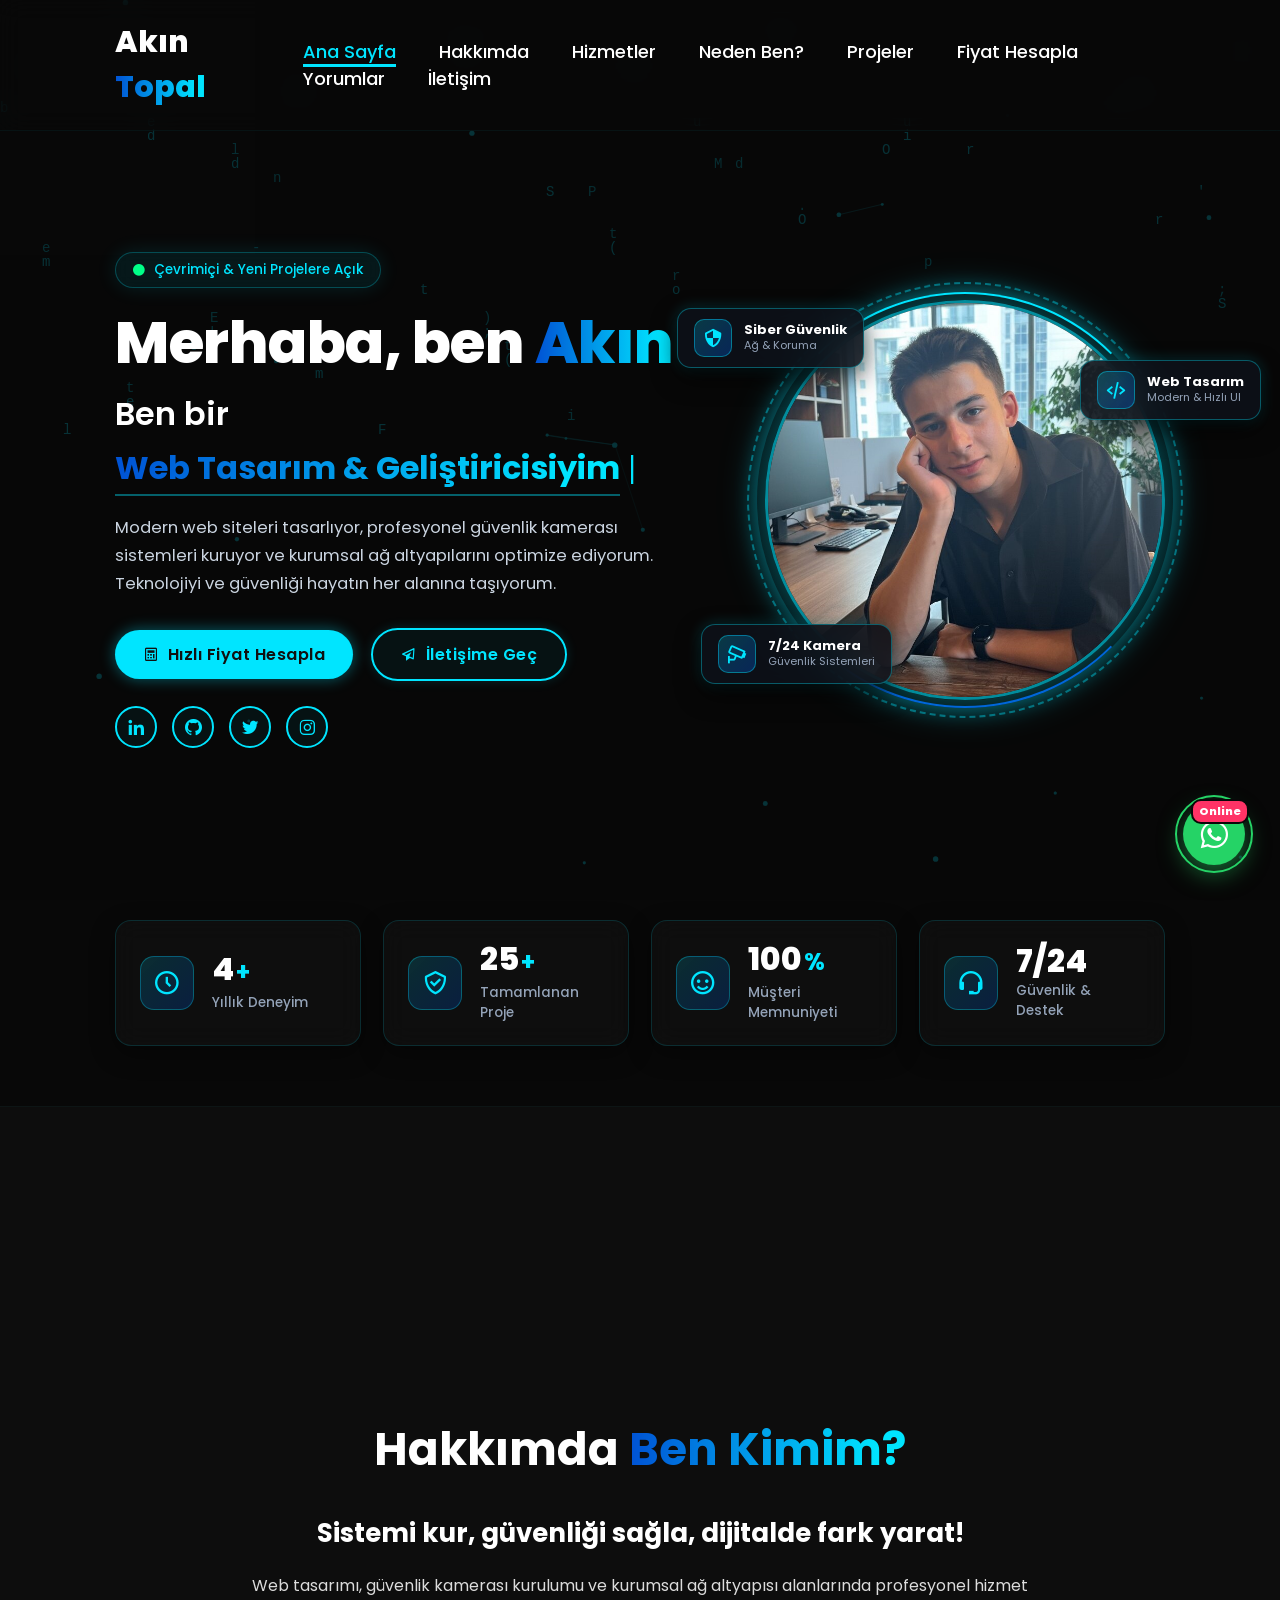
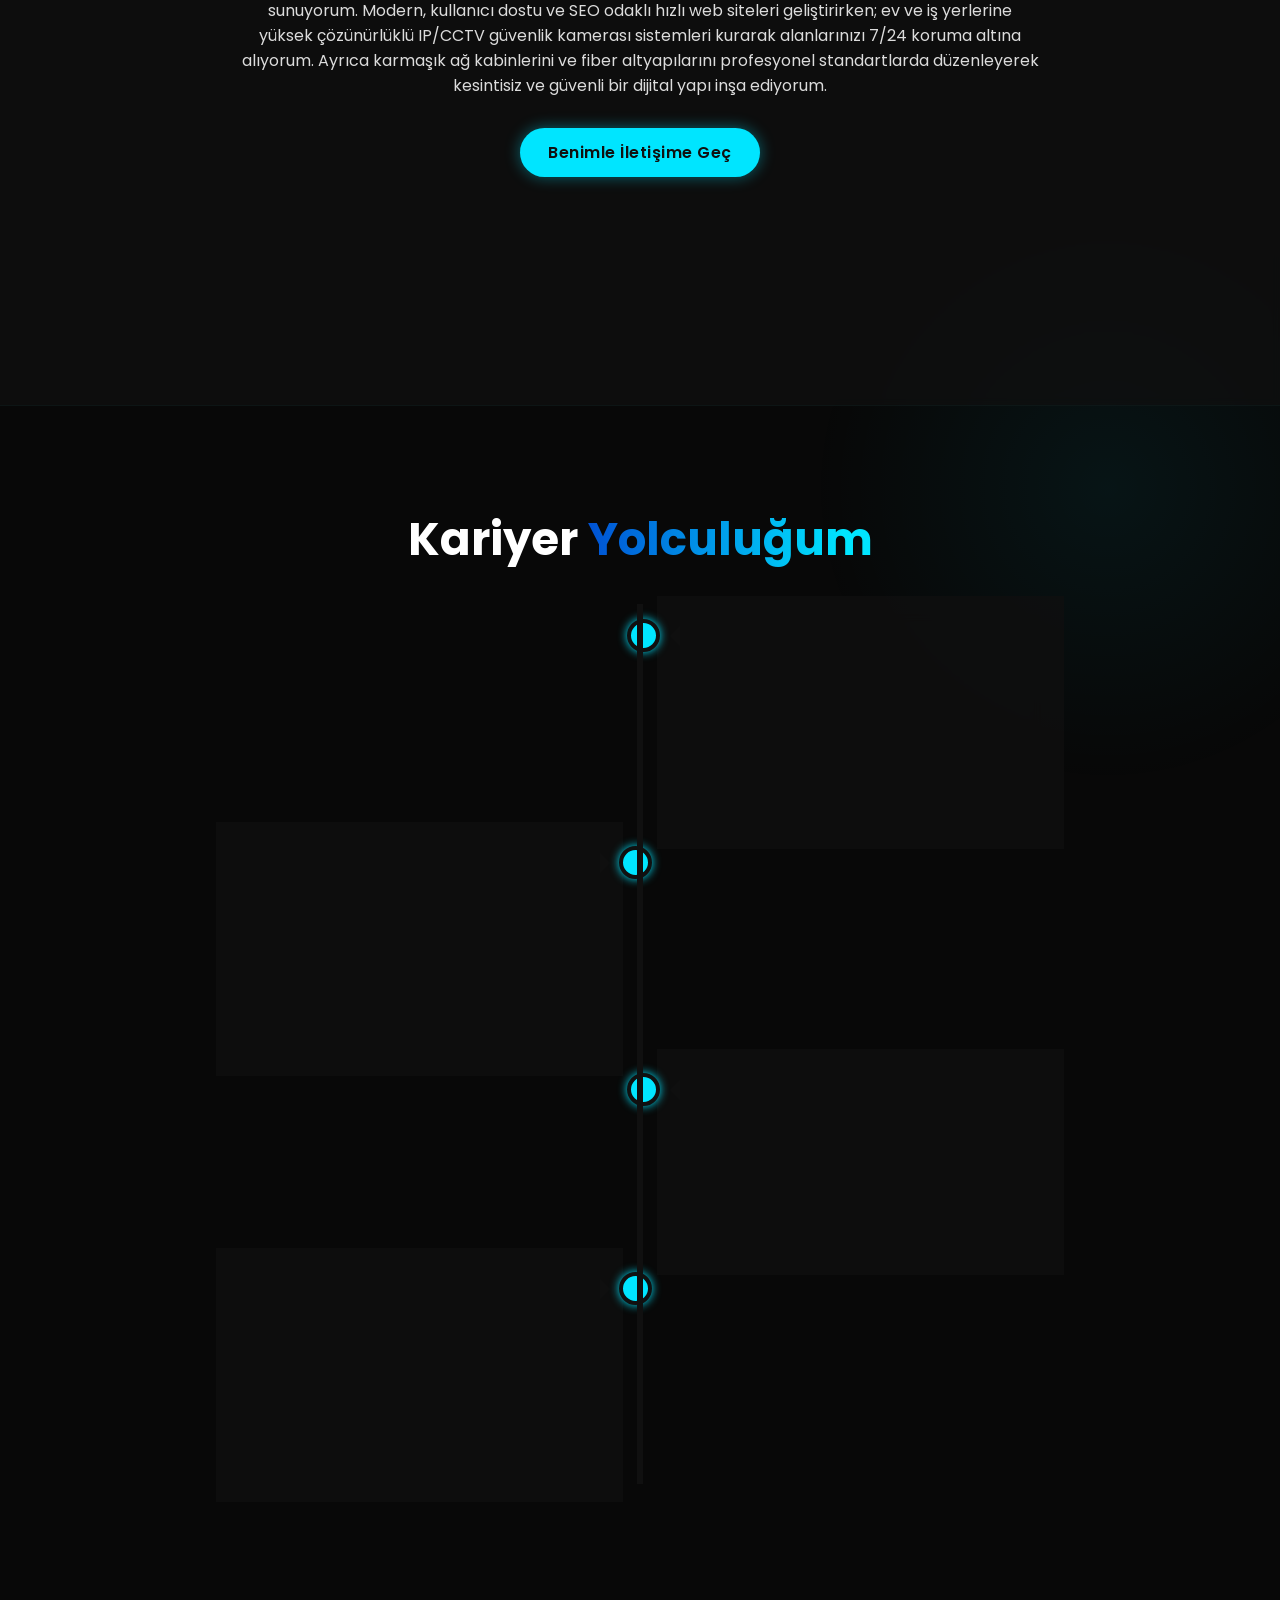
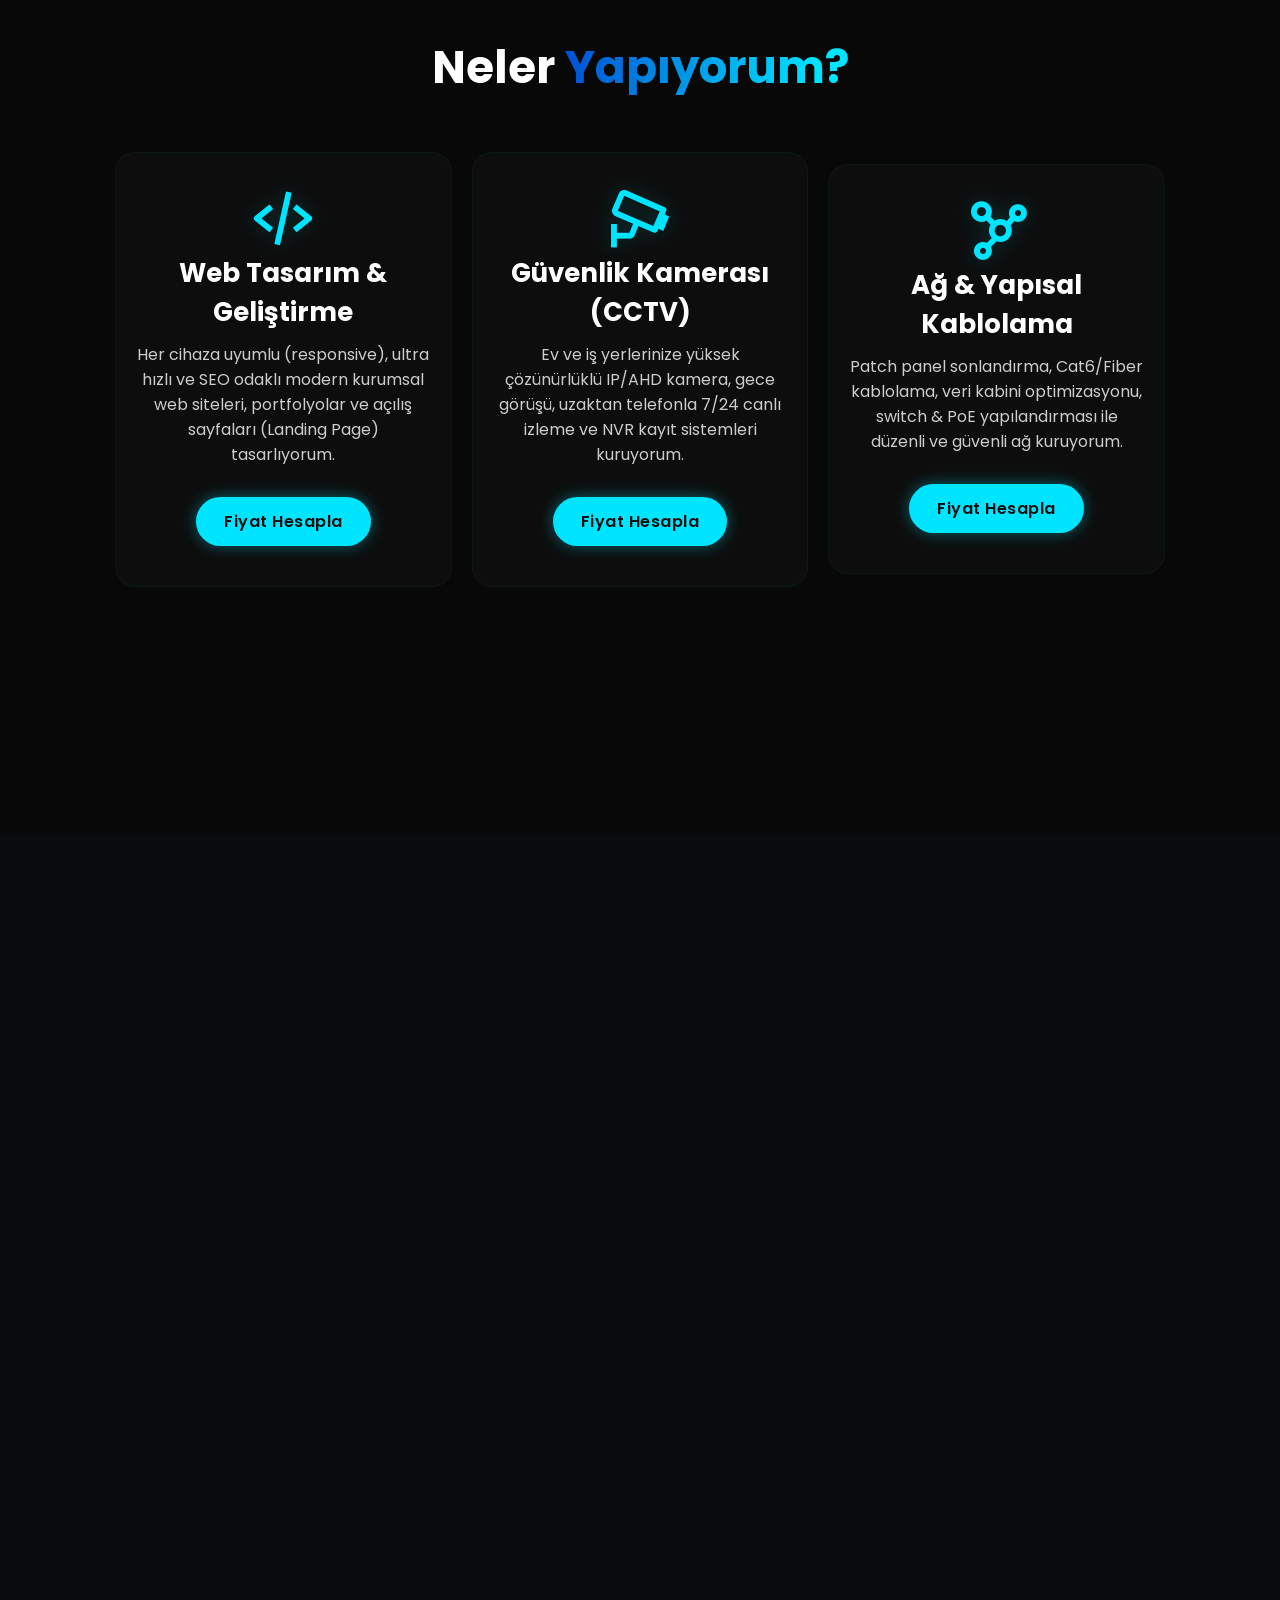
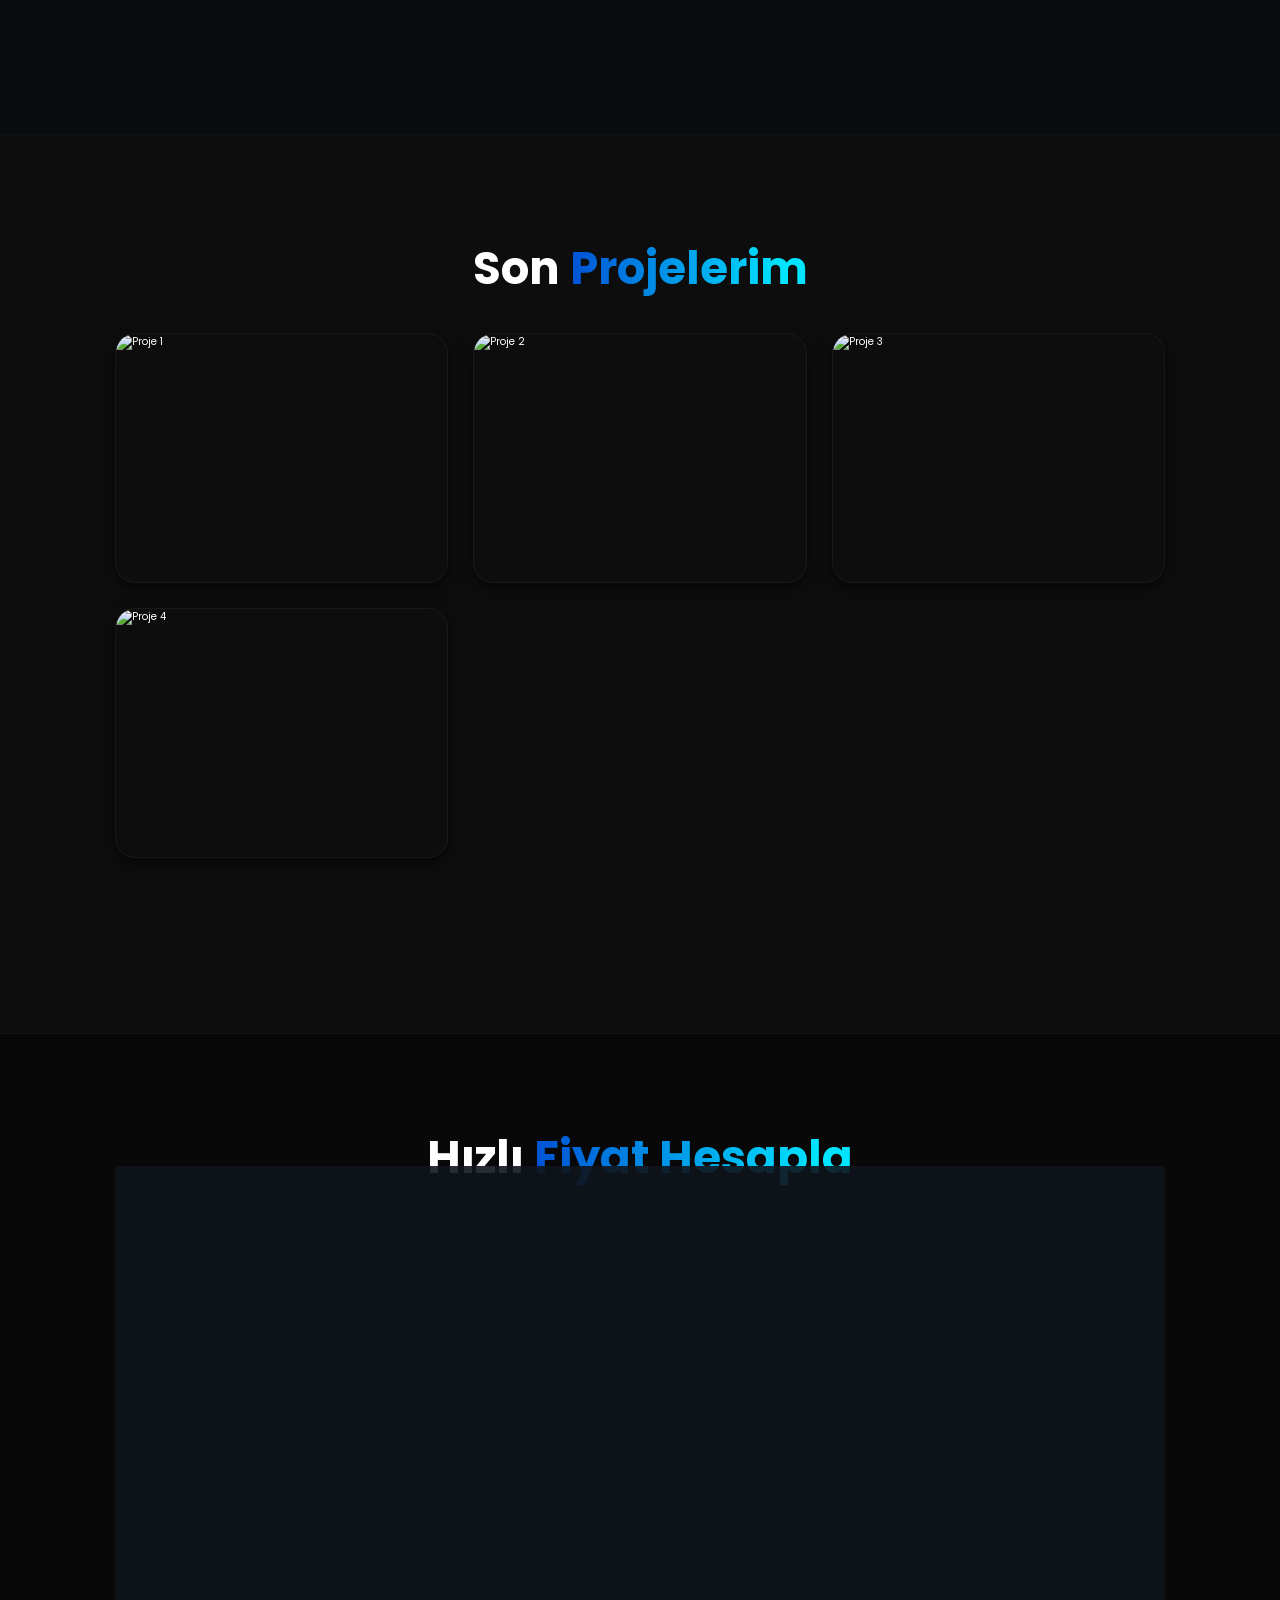
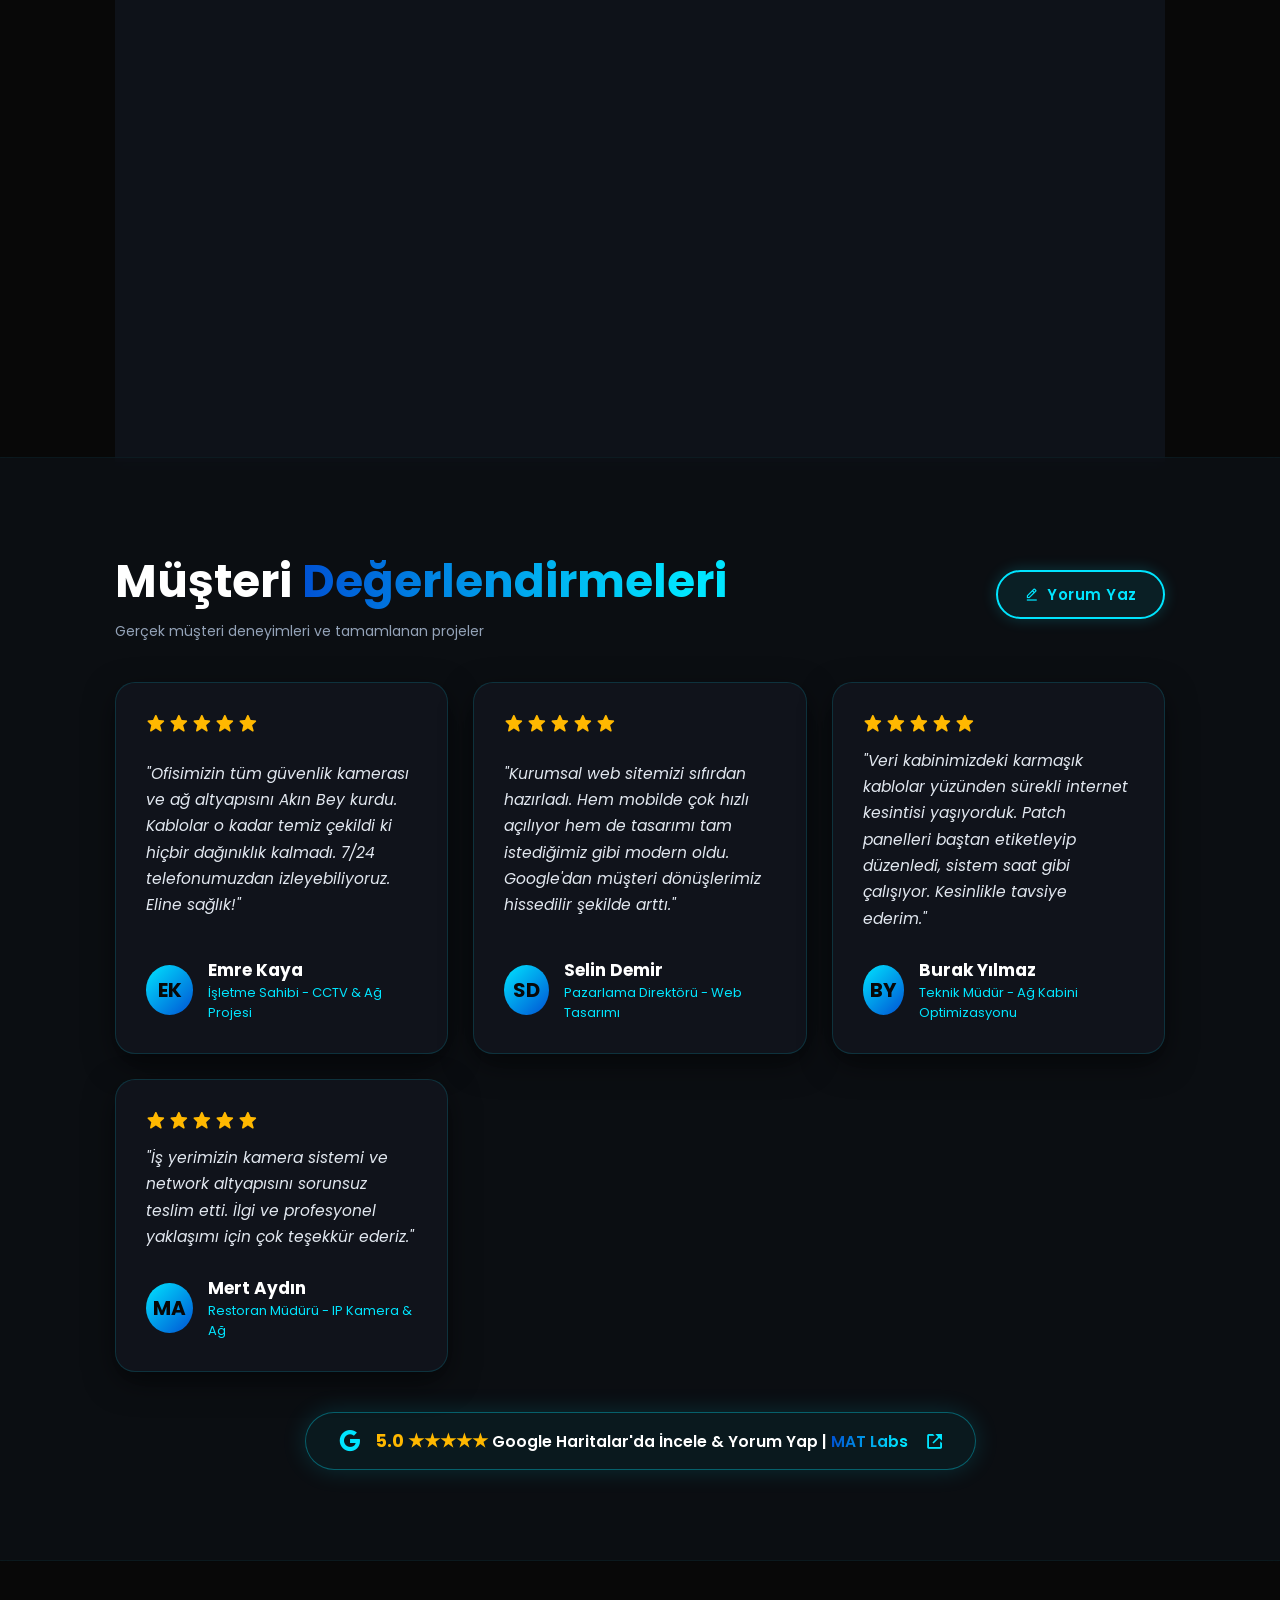
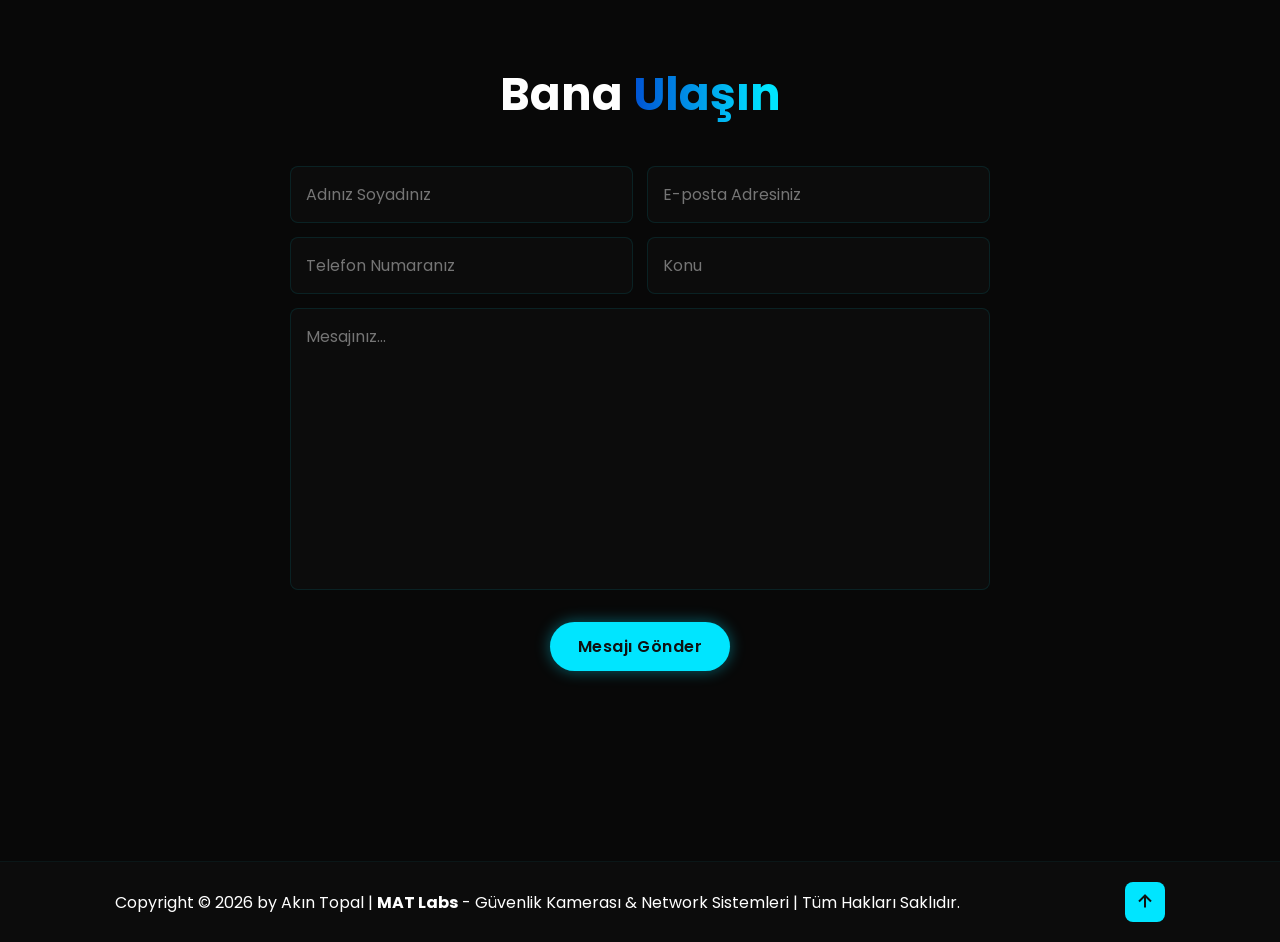
==== commit 2ade8702: "fix: Dinamik onayli yorum kartlarinin gorunurluk (opacity/revealed) stili duzeltildi" ====
--- a/Websitem/index.html
+++ b/Websitem/index.html
@@ -2685,7 +2685,9 @@
                             }
 
                             const card = document.createElement('div');
-                            card.className = 'testimonial-card reveal-on-scroll active';
+                            card.className = 'testimonial-card reveal-on-scroll revealed';
+                            card.style.opacity = '1';
+                            card.style.transform = 'translateY(0)';
                             card.innerHTML = `
                                 <div class="stars">
                                     ${starsHtml}
@@ -2700,10 +2702,13 @@
                                 </div>
                             `;
                             testimonialsGrid.insertBefore(card, testimonialsGrid.firstChild);
+                            if (typeof revealObserver !== 'undefined') {
+                                revealObserver.observe(card);
+                            }
                         });
                     }
                 } catch (e) {
-                    console.log("Dinamik yorum yükleme:", e);
+                    console.log("Dinamik yorum yükleme hatası:", e);
                 }
             }
 
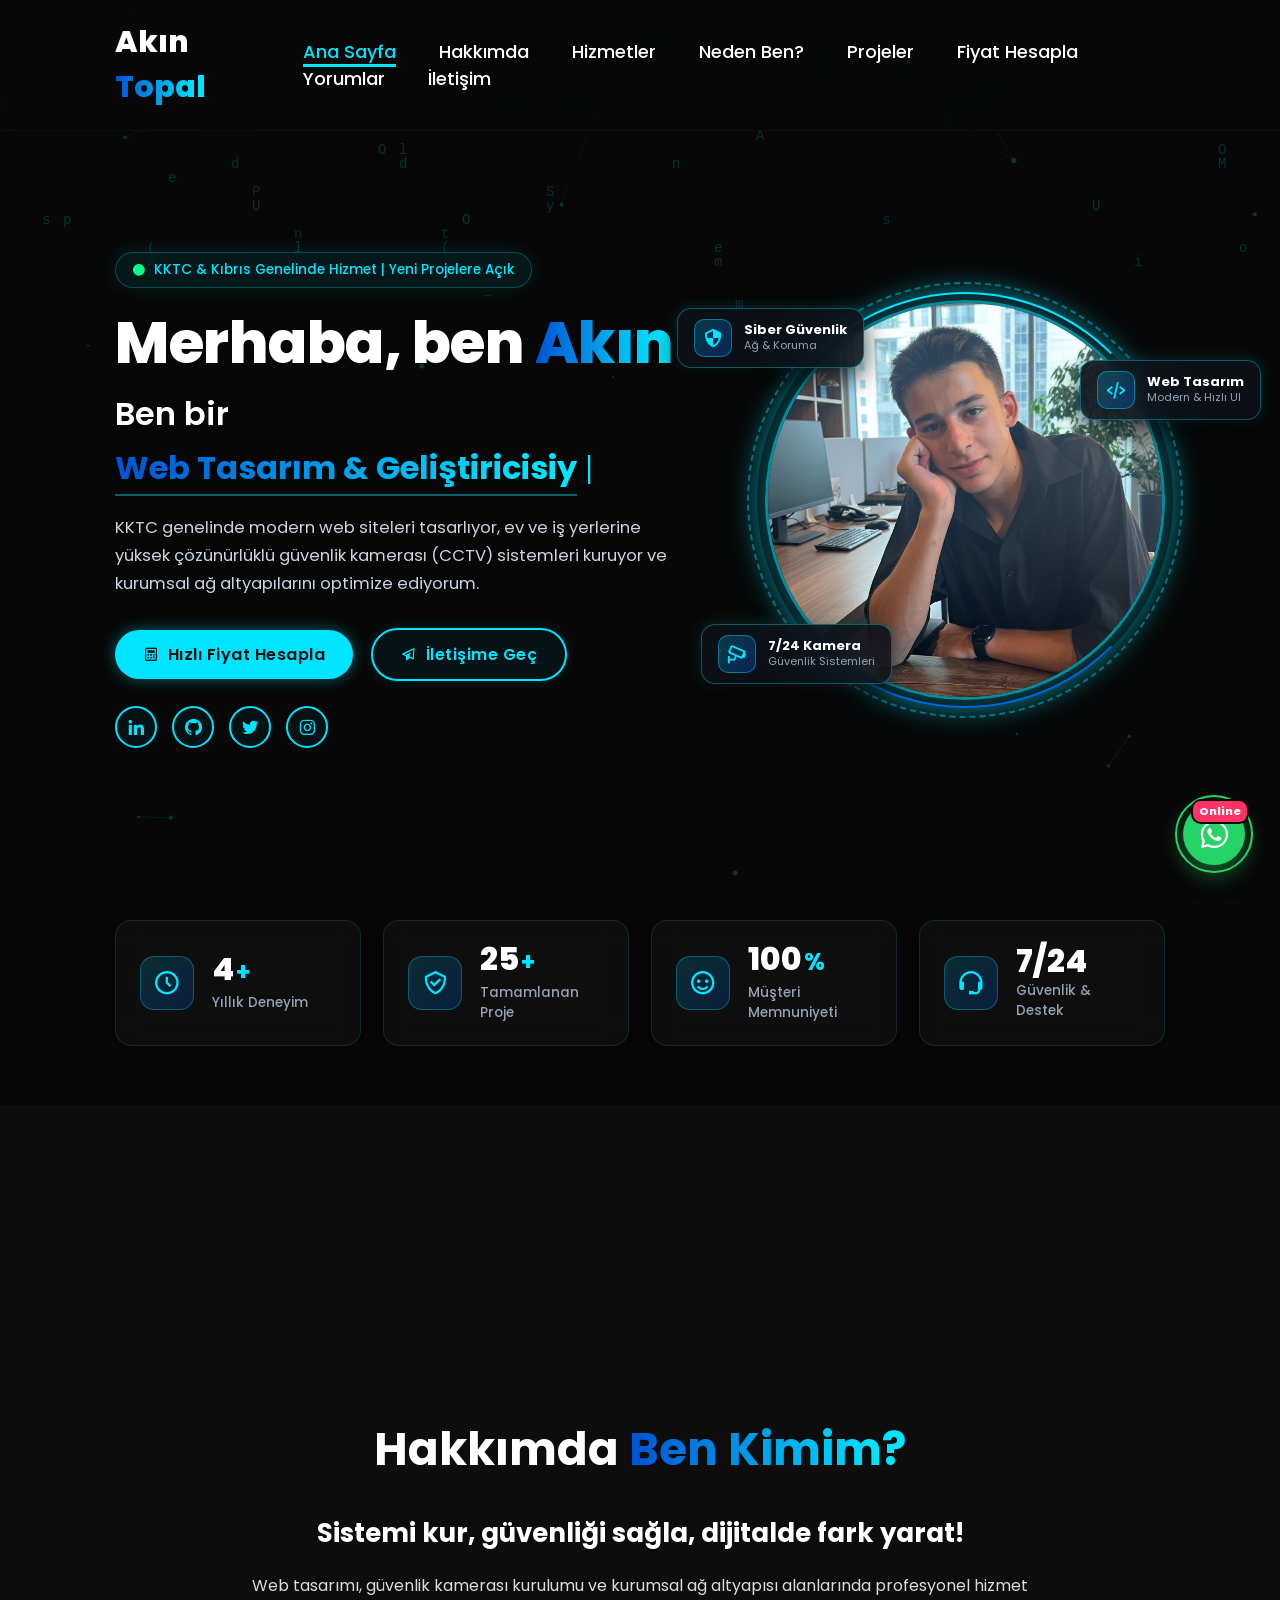
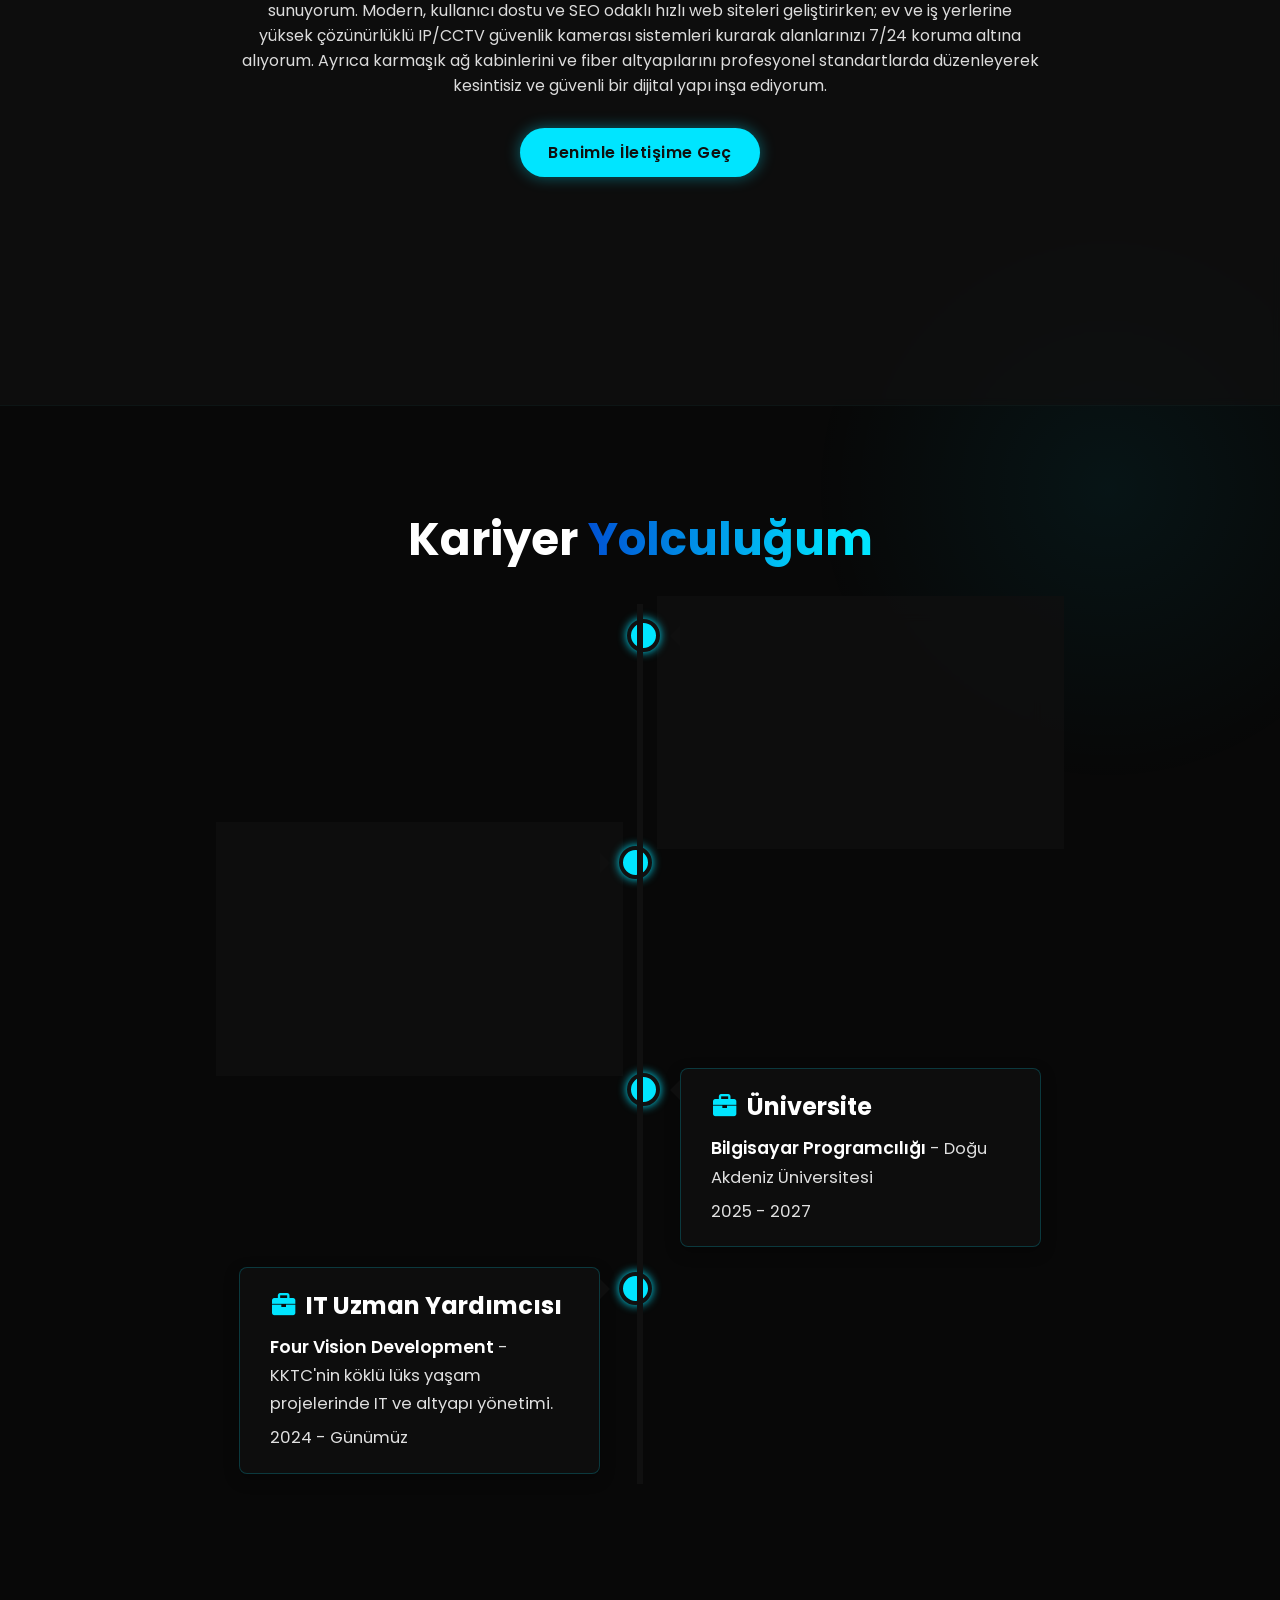
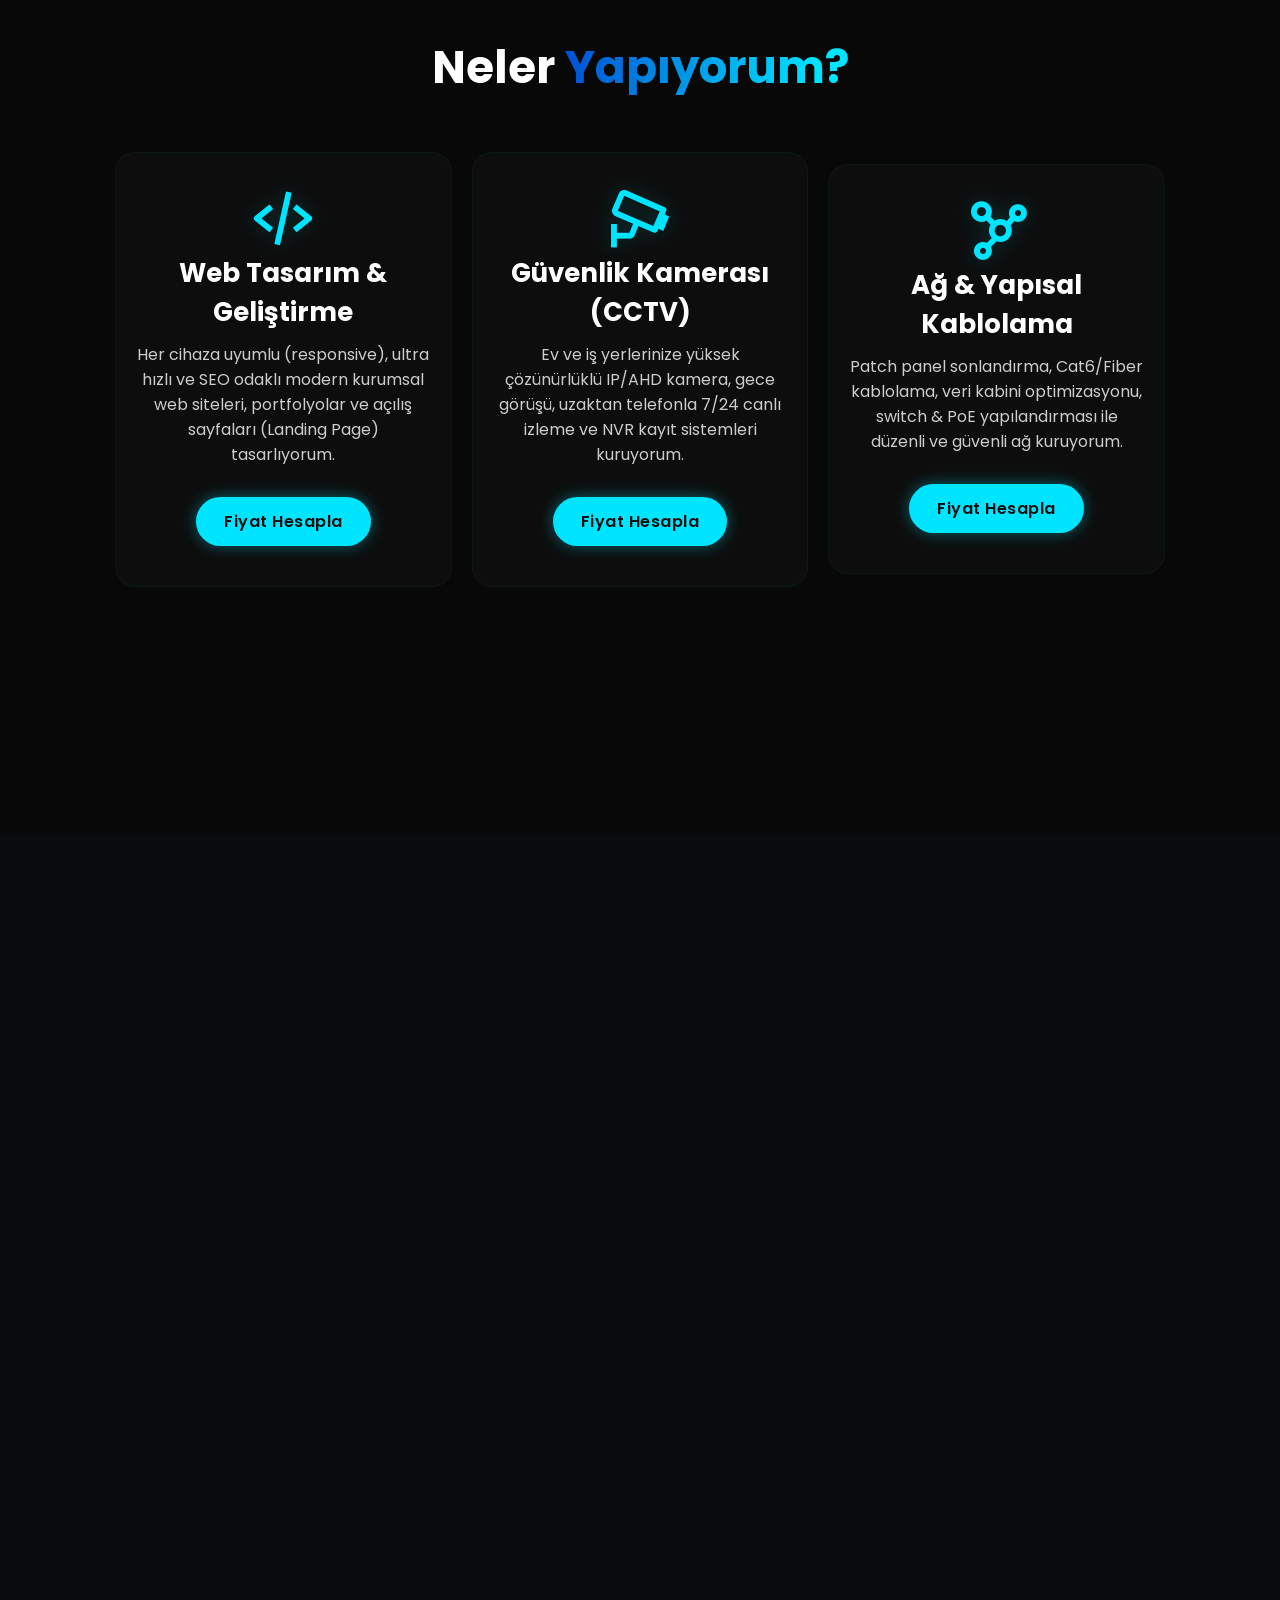
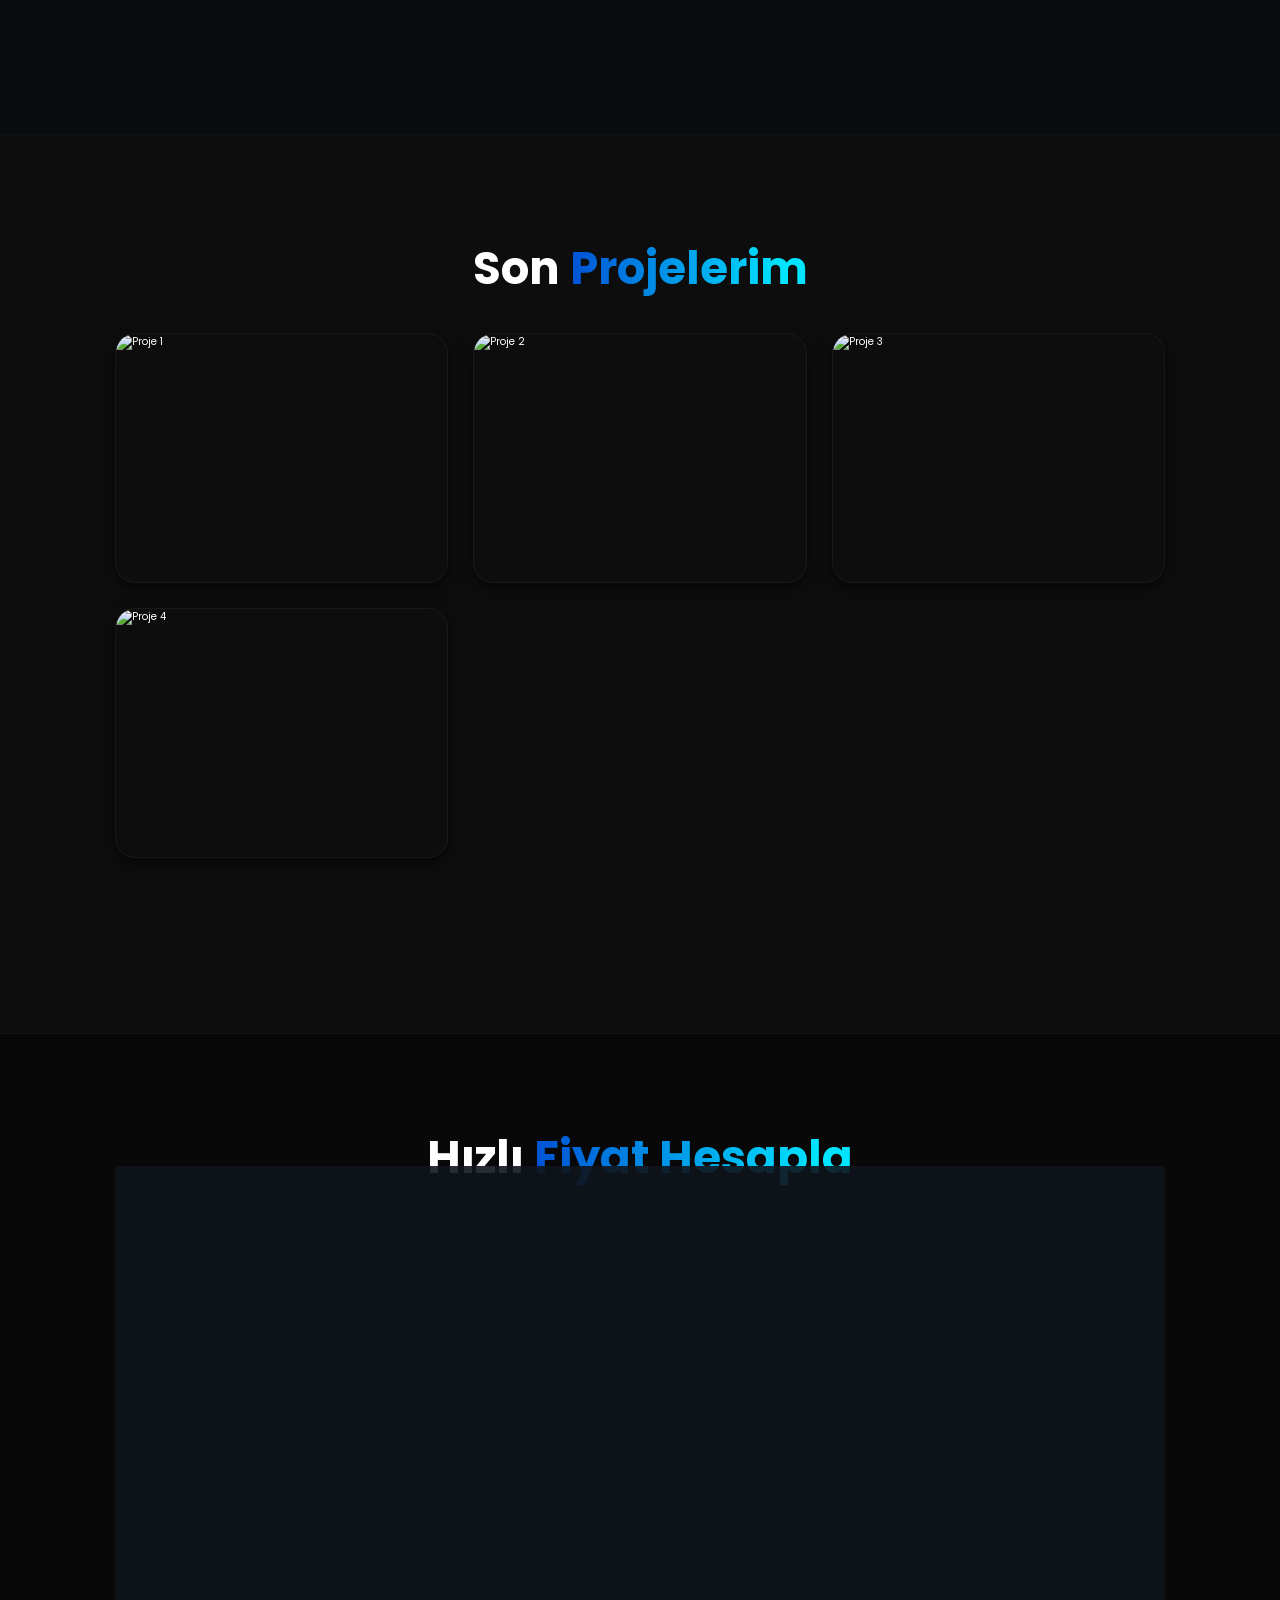
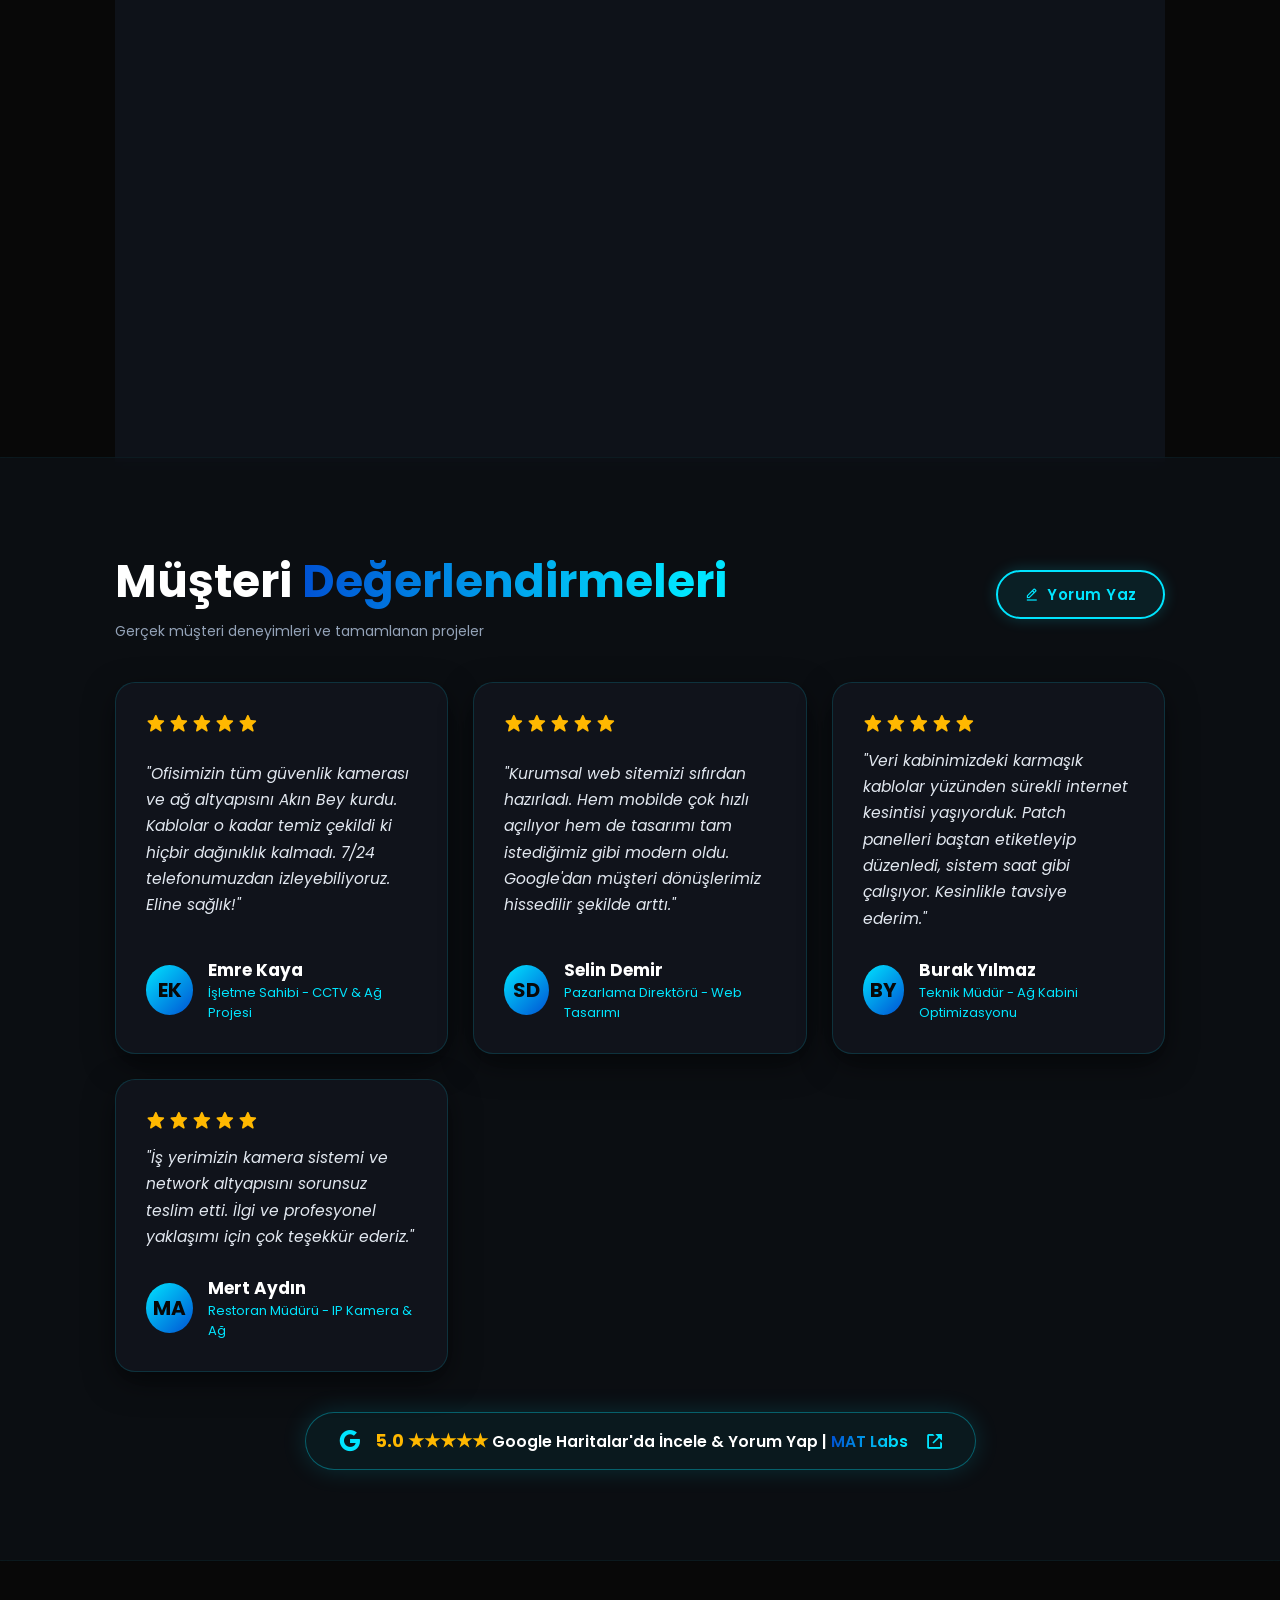
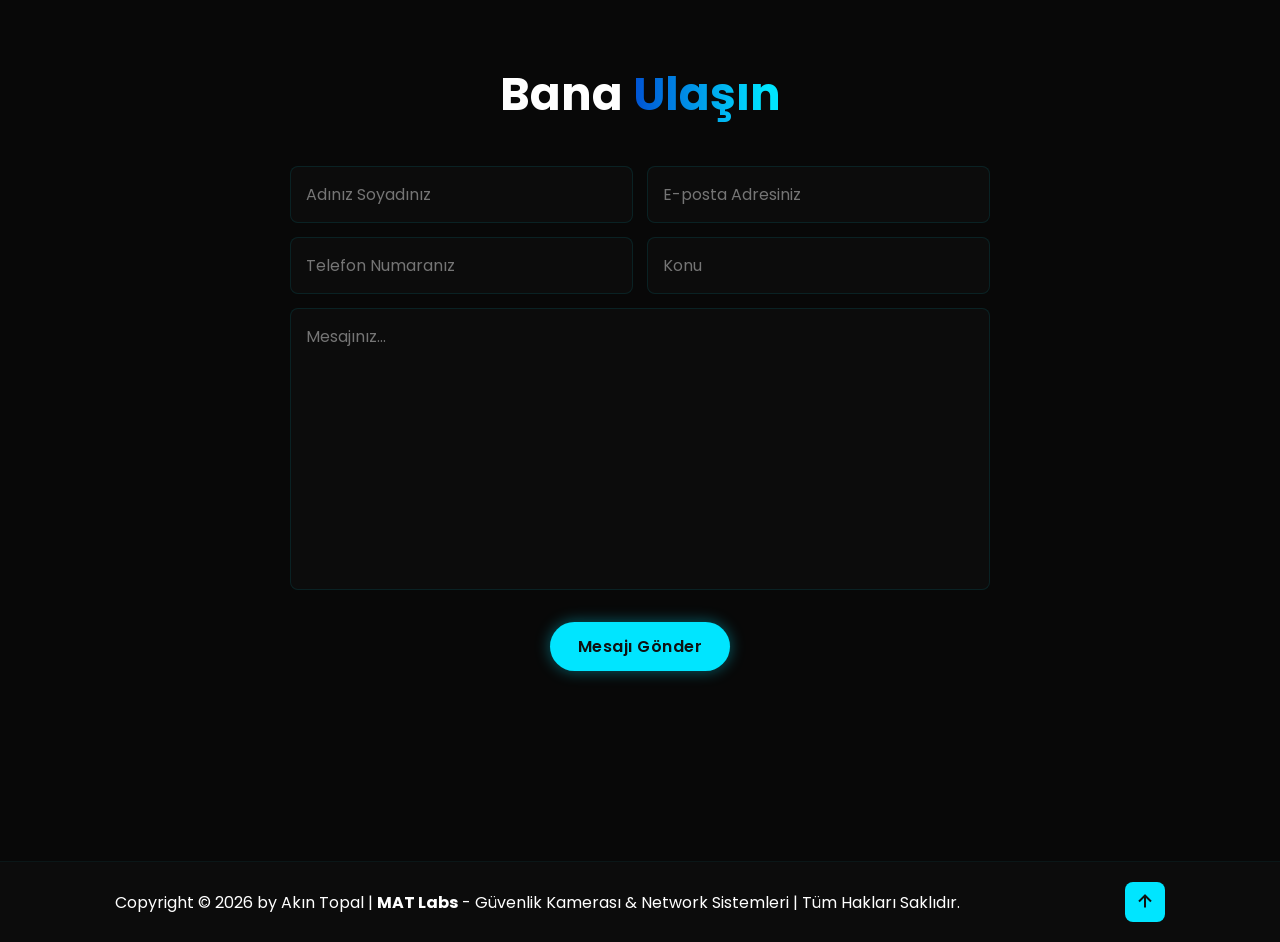
==== commit 7aaef297: "seo: Yerel KKTC, Gazimagusa, Girne ve Lefkosa odakli anahtar kelimeler ve zengin schema eklendi" ====
--- a/Websitem/index.html
+++ b/Websitem/index.html
@@ -3,19 +3,31 @@
 <head>
     <meta charset="UTF-8">
     <meta name="viewport" content="width=device-width, initial-scale=1.0">
-    <title>Akın Topal | Web Tasarım & Güvenlik Sistemleri Uzmanı</title>
-    <meta name="description" content="Akın Topal - Profesyonel Web Tasarımı, Güvenlik Kamerası (CCTV) Kurulumu, Ağ ve Yapısal Kablolama Hizmetleri.">
-    <meta name="keywords" content="web tasarım, güvenlik kamerası kurulumu, cctv, ağ altyapısı, yapısal kablolama, akın topal">
+    <title>Akın Topal | Kıbrıs & KKTC Web Tasarım, Güvenlik Kamerası (CCTV) & Ağ Sistemleri</title>
+    <meta name="description" content="Akın Topal (MAT Labs) - KKTC, Gazimağusa, Girne ve Lefkoşa genelinde profesyonel Web Tasarımı, IP Güvenlik Kamerası (CCTV) Kurulumu, Sistem Kabini ve Yapısal Ağ Kablolama Hizmetleri. Ücretsiz keşif ve hızlı teklif alın!">
+    <meta name="keywords" content="kıbrıs web tasarım, kktc web tasarım, gazimağusa web tasarım, girne web tasarım, lefkoşa web tasarım, kıbrıs güvenlik kamerası, kktc güvenlik kamerası kurulumu, gazimağusa kamera montajı, girne güvenlik kamerası, lefkoşa cctv, cctv kıbrıs, nvr kurulumu kktc, yapısal kablolama kıbrıs, sistem kabini düzenleme kktc, patch panel sonlandırma, network altyapısı kktc, akın topal, mat labs, mağusa bilişim, kıbrıs bilişim uzmanı, kktc kamera fiyatları">
+    <meta name="author" content="Akın Topal - MAT Labs">
+    <meta name="robots" content="index, follow, max-image-preview:large, max-snippet:-1, max-video-preview:-1">
     
+    <!-- Bölgesel / Yerel Geo Meta Etiketleri -->
+    <meta name="geo.region" content="CY-04" />
+    <meta name="geo.placename" content="Gazimağusa, KKTC" />
+    <meta name="geo.position" content="35.1253;33.9418" />
+    <meta name="ICBM" content="35.1253, 33.9418" />
+
     <meta name="google-site-verification" content="tyYKgsTQzBZYtVbJoN7sPJr8E3oL2Xd8By9owYqPqNc" />
     
     <!-- OpenGraph & Sosyal Medya / Google Görsel Önizleme -->
-    <meta property="og:title" content="Akın Topal | Web Tasarım & Güvenlik Sistemleri Uzmanı">
-    <meta property="og:description" content="Profesyonel Web Tasarımı, Güvenlik Kamerası (CCTV) Kurulumu, Ağ ve Yapısal Kablolama Hizmetleri.">
+    <meta property="og:title" content="Akın Topal | KKTC & Kıbrıs Web Tasarım, Güvenlik Kamerası & Ağ Uzmanı">
+    <meta property="og:description" content="Gazimağusa, Girne ve Lefkoşa genelinde profesyonel Web Tasarımı, IP Kamera Montajı ve Ağ Altyapı Çözümleri. Ücretsiz keşif ve teklif alın!">
     <meta property="og:image" content="https://akintopal.com.tr/akintopal/akin-topal-profil.jpg">
     <meta property="og:url" content="https://akintopal.com.tr">
     <meta property="og:type" content="website">
+    <meta property="og:locale" content="tr_TR">
+    <meta property="og:site_name" content="Akın Topal | MAT Labs">
     <meta name="twitter:card" content="summary_large_image">
+    <meta name="twitter:title" content="Akın Topal | KKTC Web Tasarım & Güvenlik Kamerası">
+    <meta name="twitter:description" content="Kıbrıs genelinde profesyonel Web Tasarım, CCTV Kamera Kurulumu ve Ağ Sistemleri.">
     <meta name="twitter:image" content="https://akintopal.com.tr/akintopal/akin-topal-profil.jpg">
 
     <link rel="icon" type="image/png" href="akintopal/A.t1.png">
@@ -32,7 +44,7 @@
       "@context": "https://schema.org",
       "@type": "LocalBusiness",
       "name": "MAT Labs - Güvenlik Kamerası & Network Sistemleri",
-      "alternateName": "Akın Topal - Web Tasarım & Güvenlik Sistemleri",
+      "alternateName": "Akın Topal - Web Tasarım & Güvenlik Sistemleri KKTC",
       "image": "https://akintopal.com.tr/akintopal/akin-topal-profil.jpg",
       "url": "https://akintopal.com.tr",
       "telephone": "+905338849748",
@@ -44,10 +56,18 @@
         "https://instagram.com/akintopalll"
       ],
       "priceRange": "$$",
-      "description": "MAT Labs güvencesiyle Akın Topal tarafından sunulan profesyonel Web Tasarımı, IP/CCTV Güvenlik Kamerası Kurulumu, Ağ ve Yapısal Kablolama Hizmetleri.",
+      "description": "MAT Labs güvencesiyle Akın Topal tarafından KKTC, Gazimağusa, Girne ve Lefkoşa genelinde sunulan profesyonel Web Tasarımı, IP/CCTV Güvenlik Kamerası Kurulumu, Ağ ve Yapısal Kablolama Hizmetleri.",
+      "areaServed": [
+        { "@type": "City", "name": "Gazimağusa" },
+        { "@type": "City", "name": "Girne" },
+        { "@type": "City", "name": "Lefkoşa" },
+        { "@type": "City", "name": "İskele" },
+        { "@type": "Country", "name": "Kuzey Kıbrıs Türk Cumhuriyeti" }
+      ],
       "address": {
         "@type": "PostalAddress",
-        "addressCountry": "TR"
+        "addressLocality": "Gazimağusa",
+        "addressCountry": "CY"
       },
       "aggregateRating": {
         "@type": "AggregateRating",
@@ -1578,10 +1598,10 @@
 
     <section class="home" id="home">
         <div class="home-content reveal-on-scroll">
-            <div class="hero-badge-tag"><i class='bx bxs-circle pulse-dot'></i> Çevrimiçi & Yeni Projelere Açık</div>
+            <div class="hero-badge-tag"><i class='bx bxs-circle pulse-dot'></i> KKTC & Kıbrıs Genelinde Hizmet | Yeni Projelere Açık</div>
             <h1>Merhaba, ben <span class="gradient-text">Akın</span></h1>
             <h3>Ben bir <span class="typing-text gradient-text"></span><span class="typing-cursor">|</span></h3>
-            <p>Modern web siteleri tasarlıyor, profesyonel güvenlik kamerası sistemleri kuruyor ve kurumsal ağ altyapılarını optimize ediyorum. Teknolojiyi ve güvenliği hayatın her alanına taşıyorum.</p>
+            <p>KKTC genelinde modern web siteleri tasarlıyor, ev ve iş yerlerine yüksek çözünürlüklü güvenlik kamerası (CCTV) sistemleri kuruyor ve kurumsal ağ altyapılarını optimize ediyorum.</p>
             <div class="hero-action-buttons">
                 <a href="#calculator" class="btn btn-primary"><i class='bx bx-calculator'></i> Hızlı Fiyat Hesapla</a>
                 <a href="#contact" class="btn btn-outline"><i class='bx bx-paper-plane'></i> İletişime Geç</a>
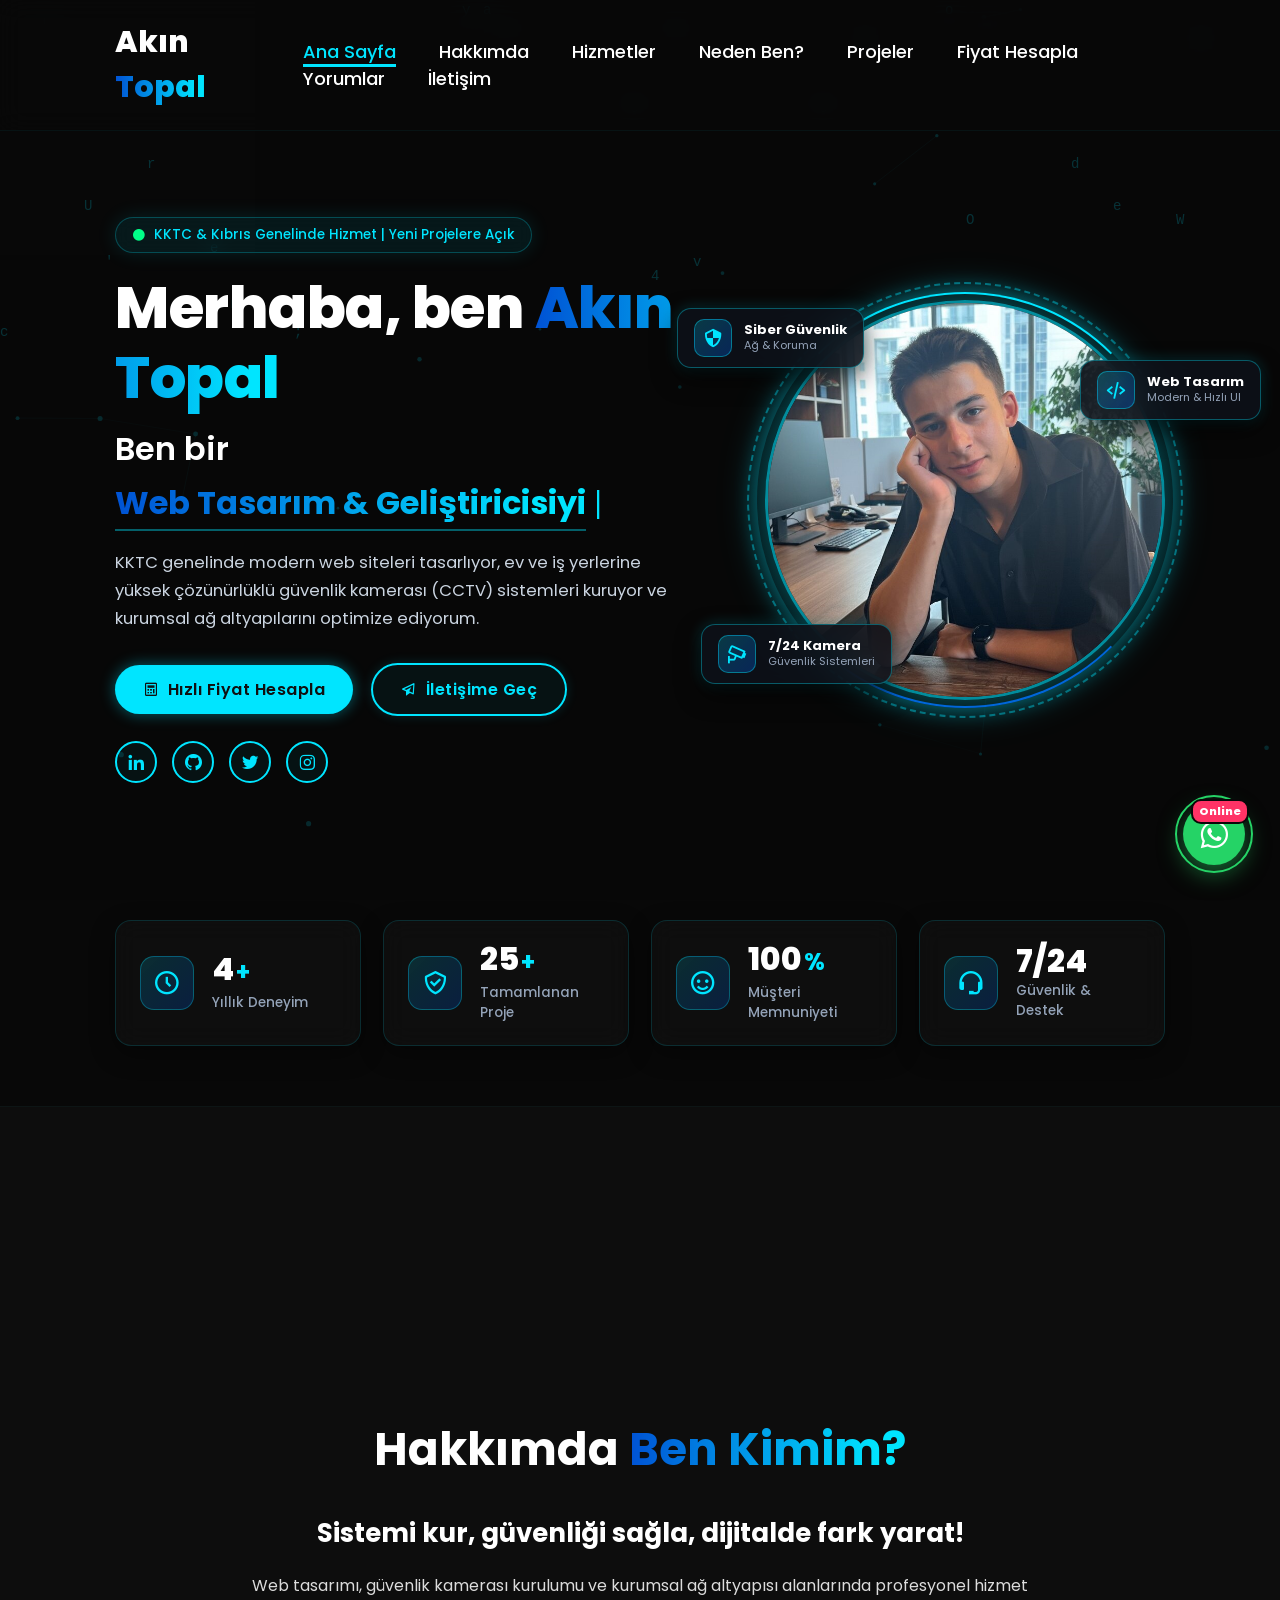
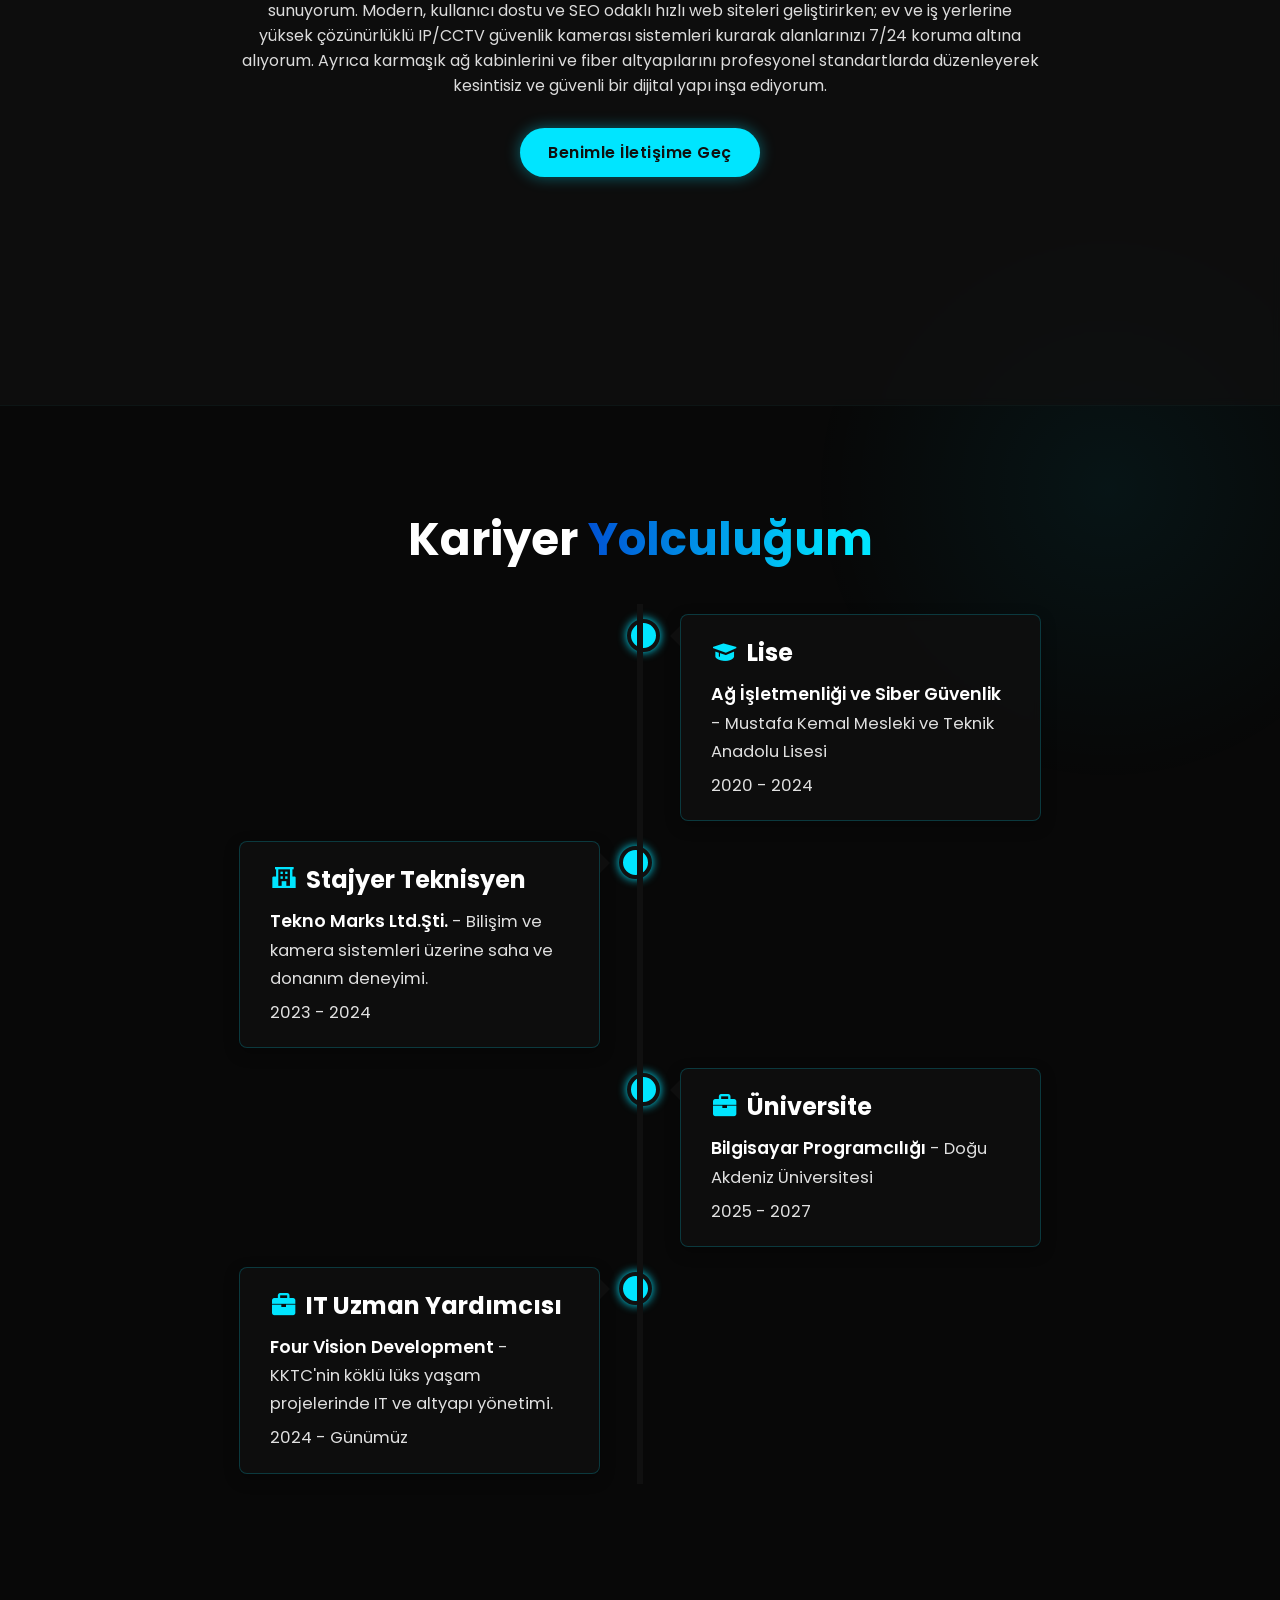
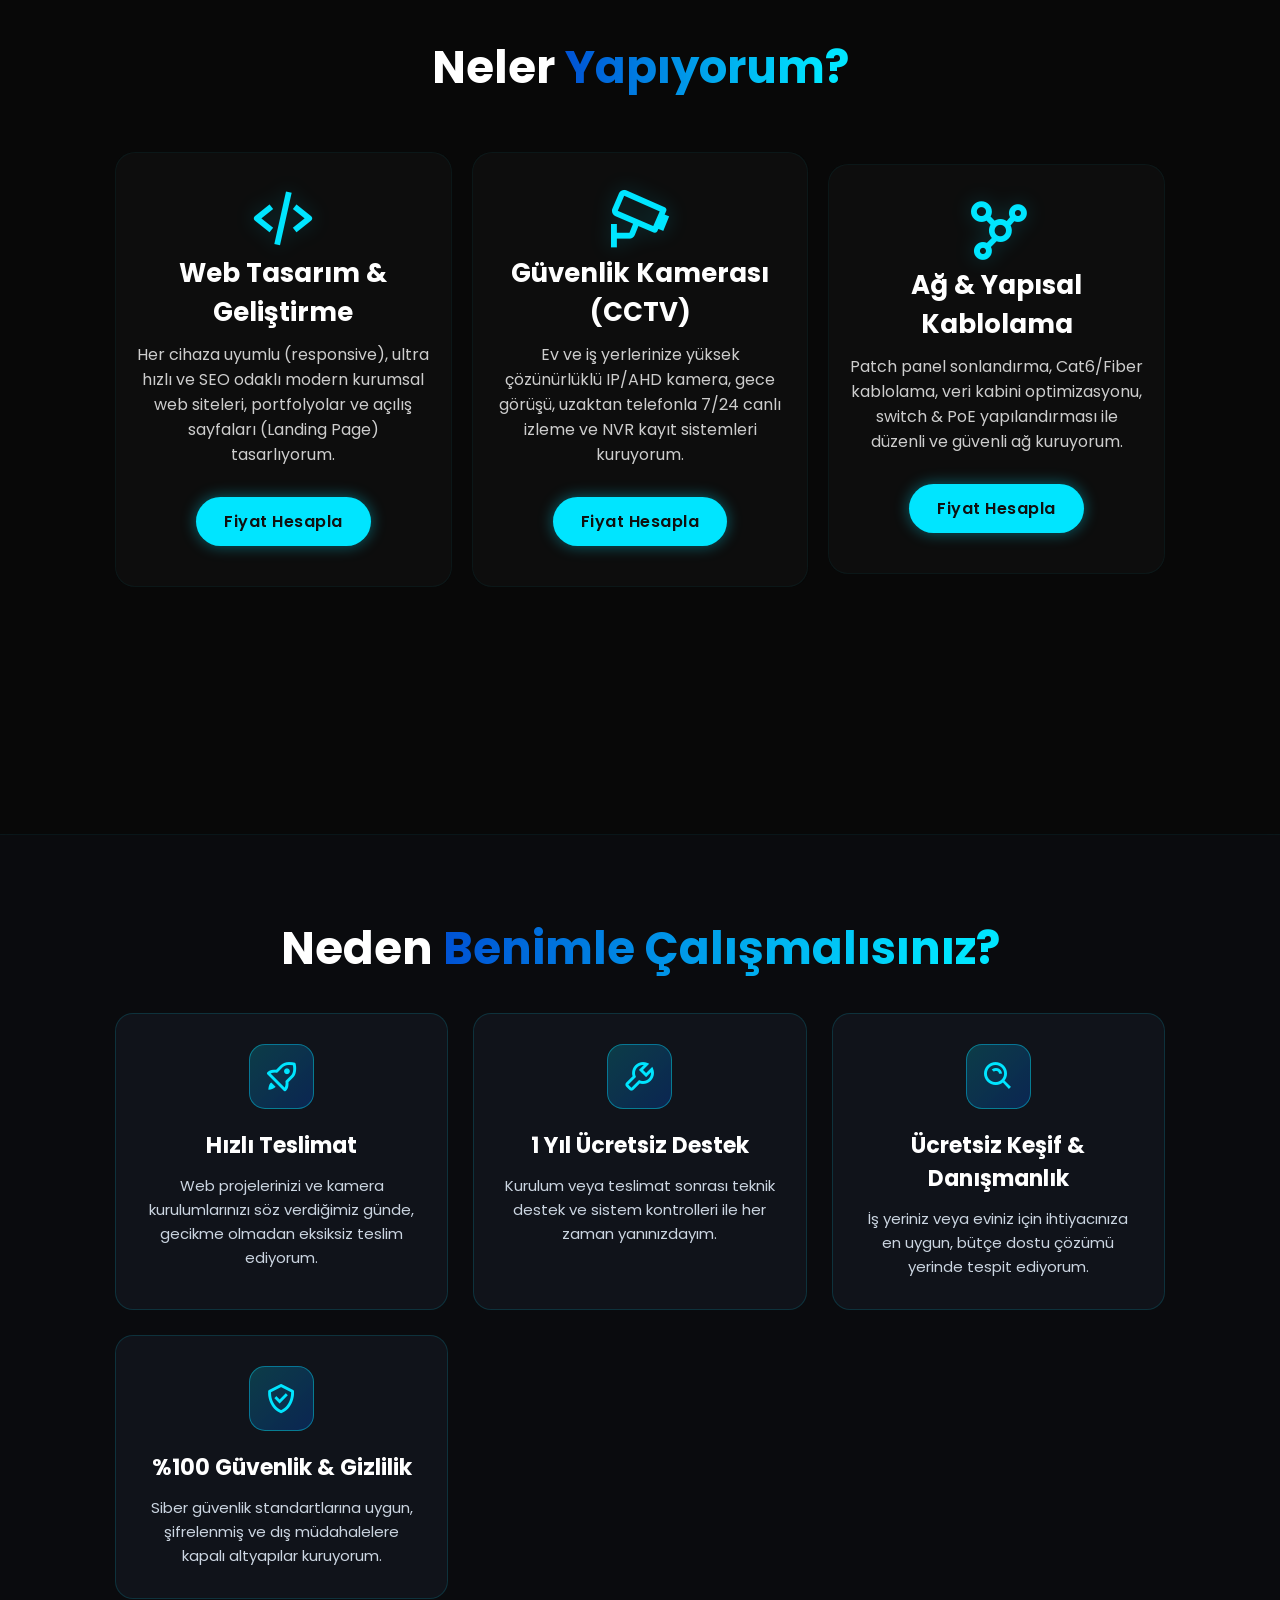
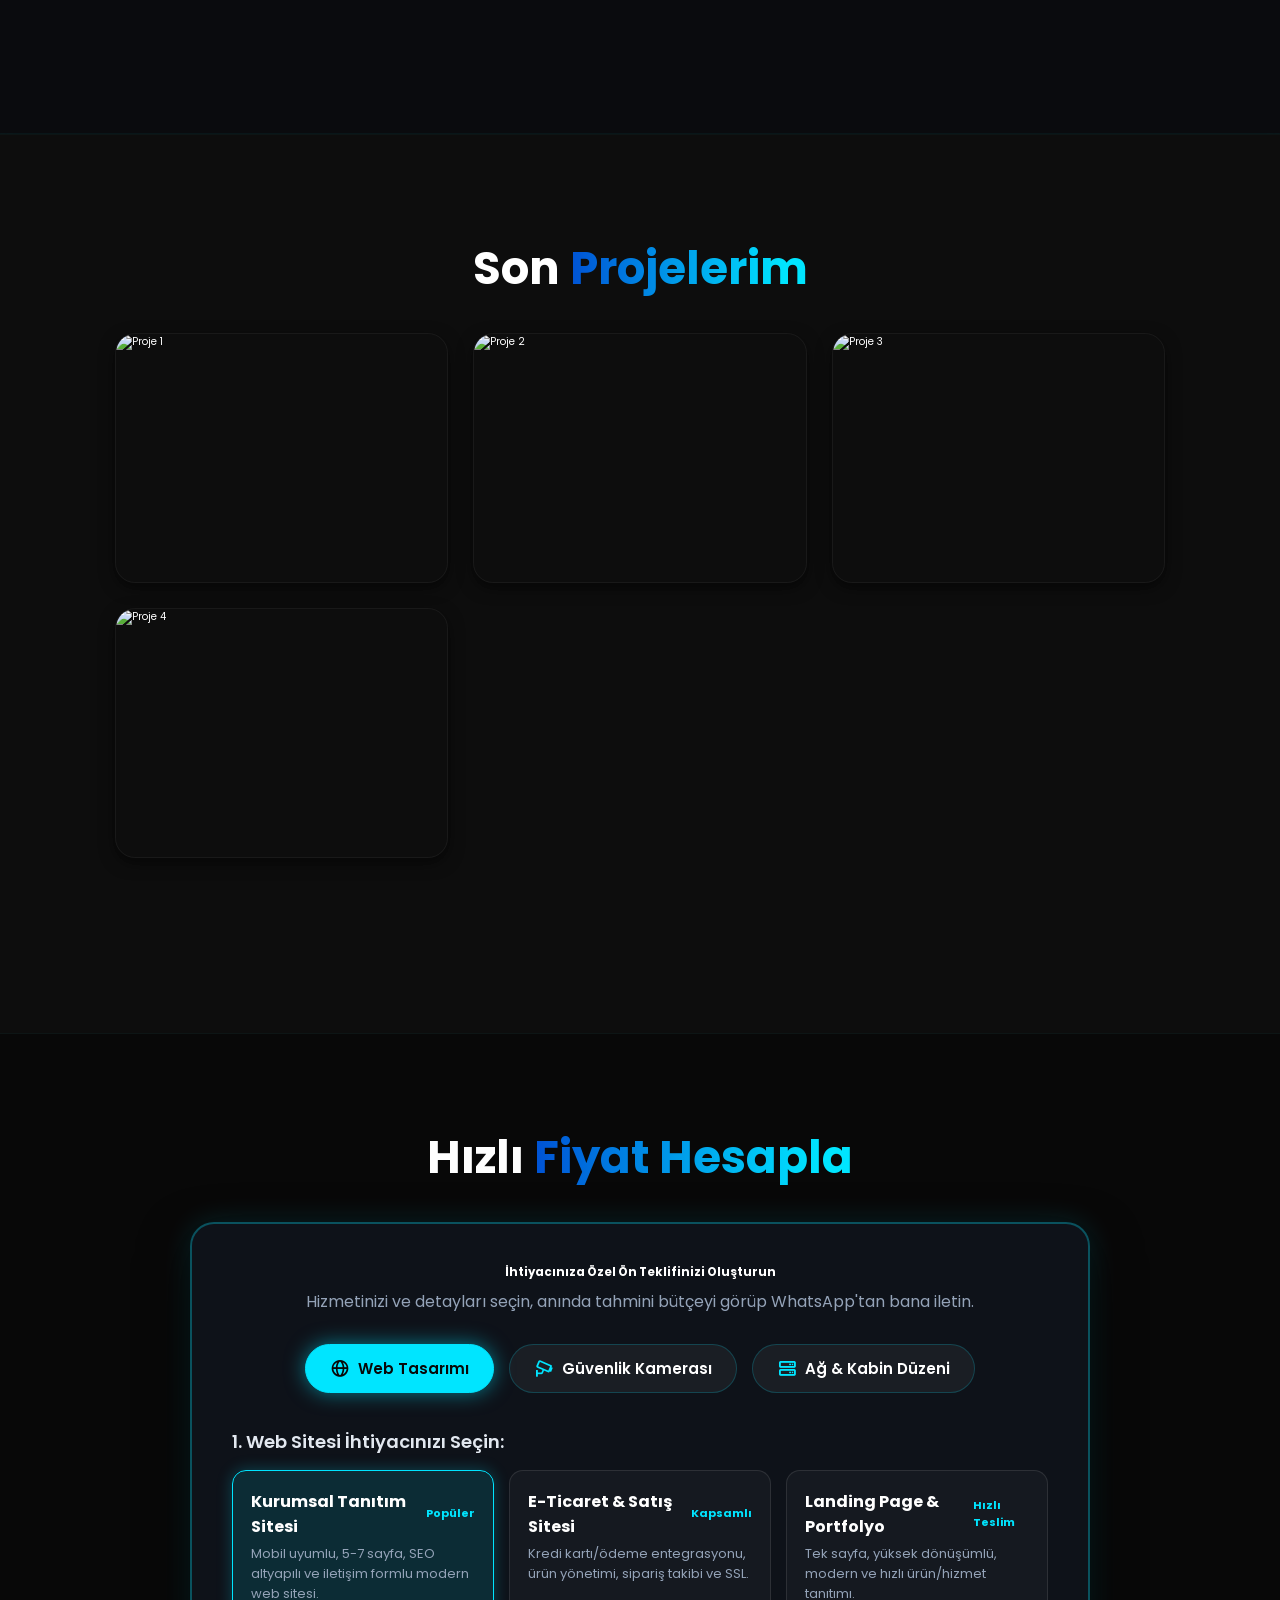
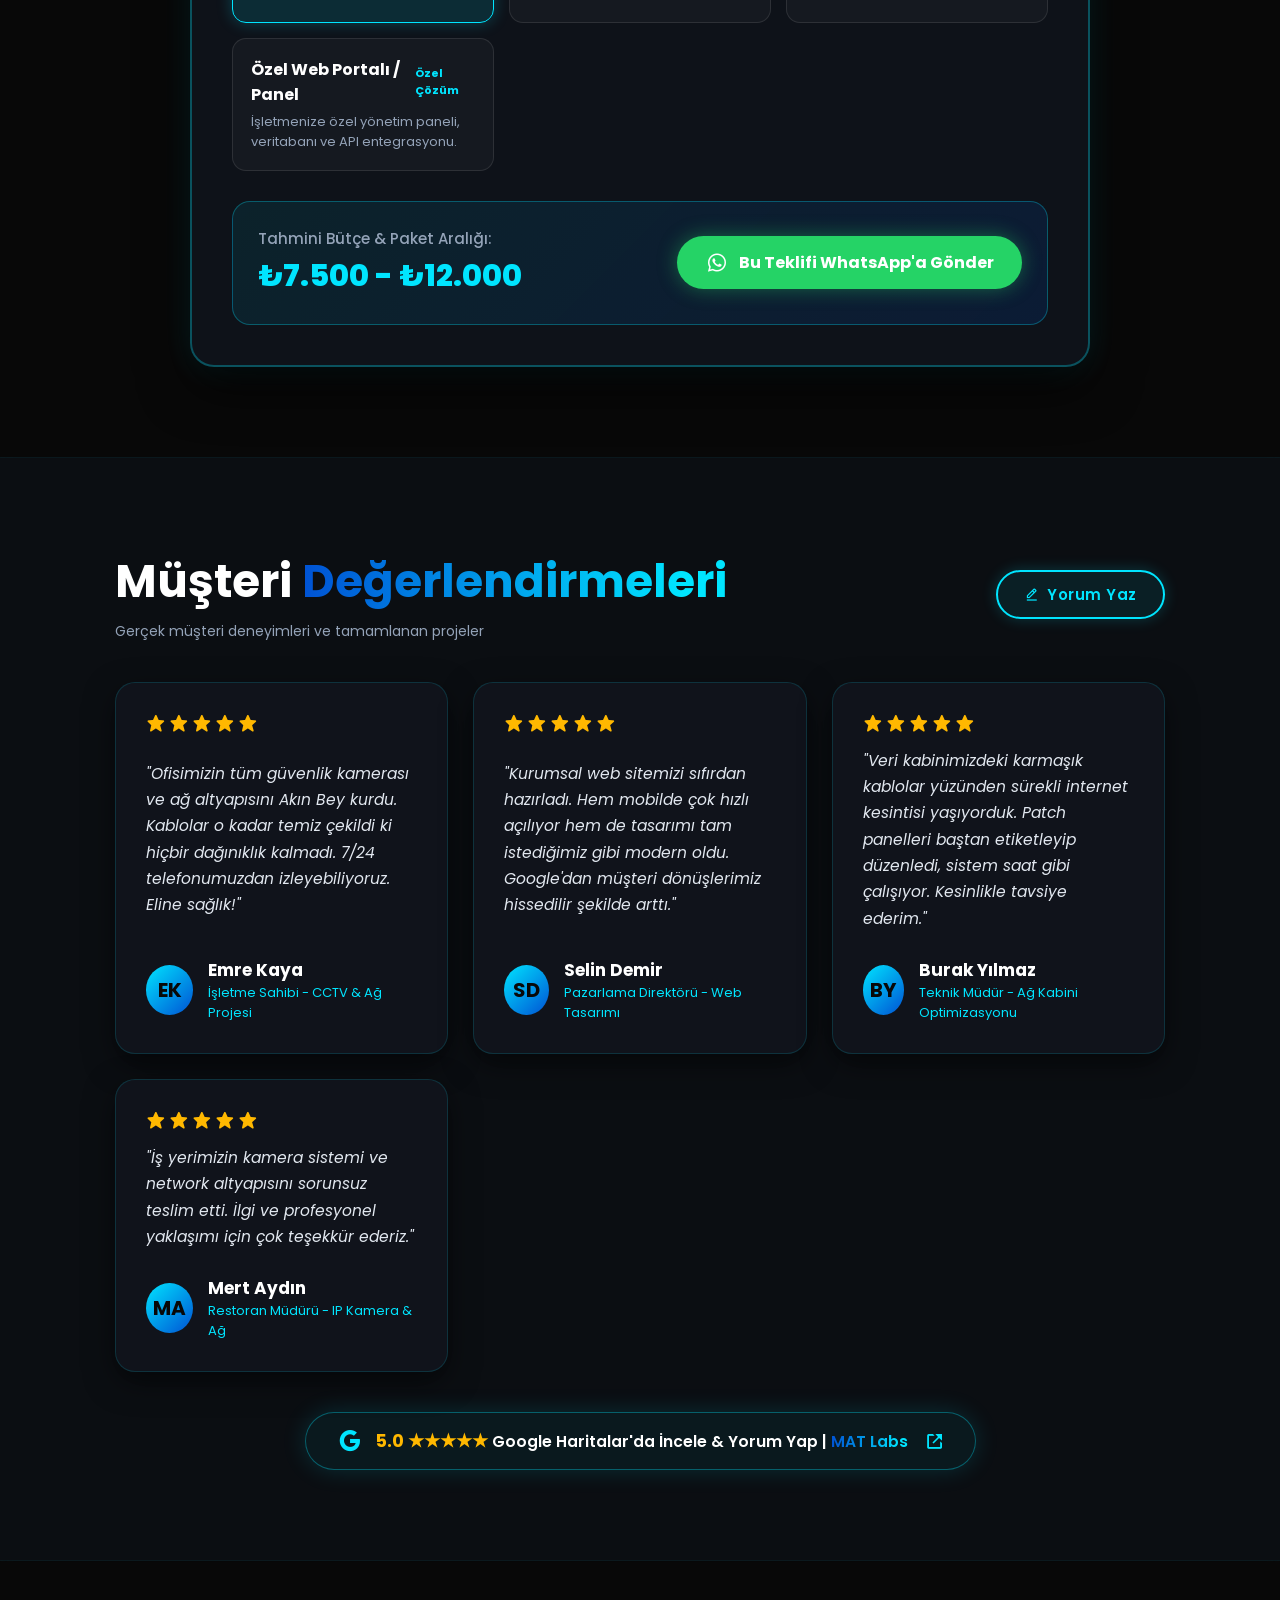
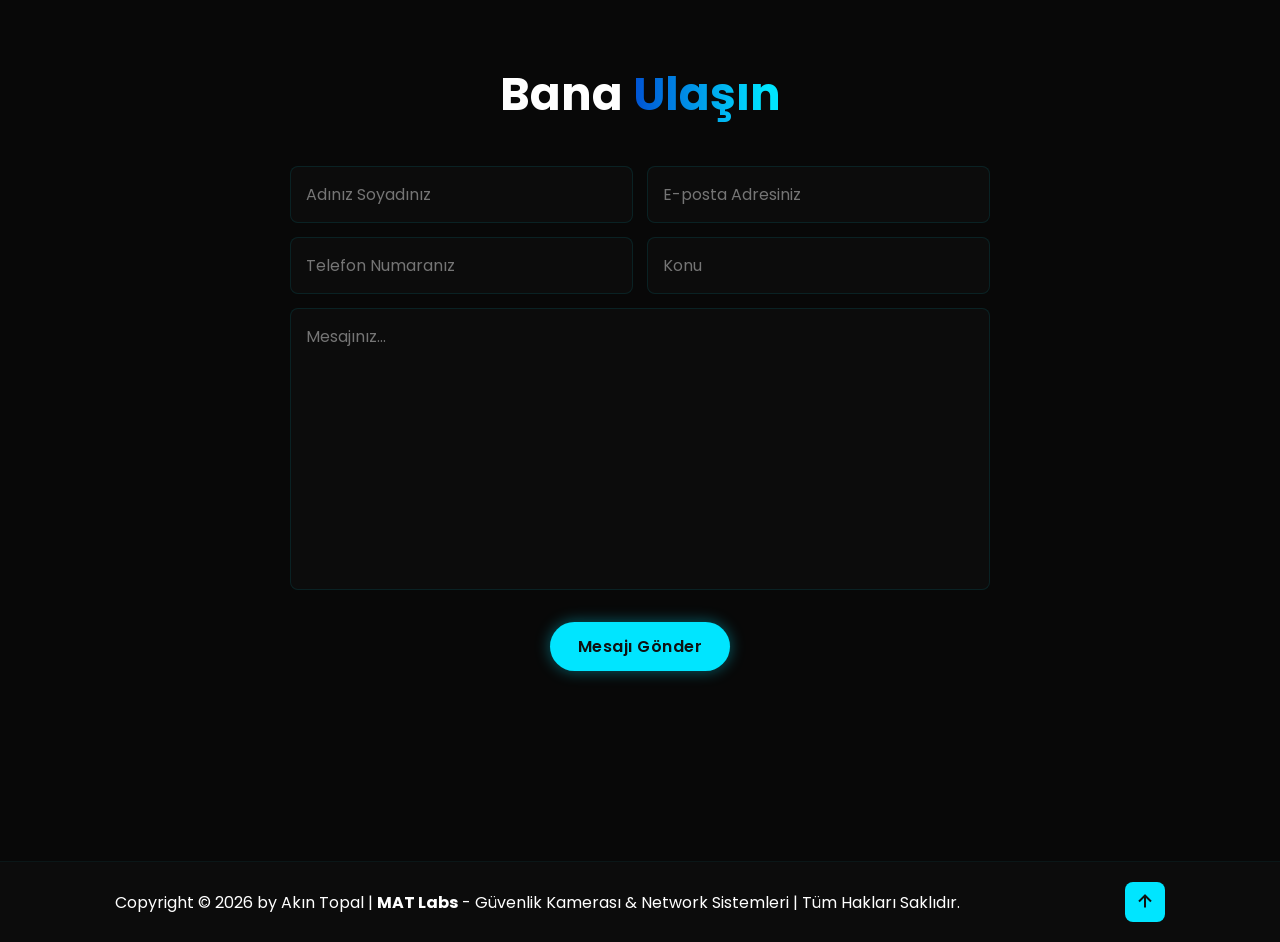
==== commit 2f6c73fb: "seo: Akin Topal kisi varligi (Person schema), canonical URL, robots.txt ve sitemap guncellendi" ====
--- a/Websitem/index.html
+++ b/Websitem/index.html
@@ -38,42 +38,86 @@
     
     <link href='https://unpkg.com/boxicons@2.1.4/css/boxicons.min.css' rel='stylesheet'>
 
-    <!-- Google Zengin Sonuç & Yerel İşletme SEO (Schema.org) -->
+    <link rel="canonical" href="https://akintopal.com.tr/">
+
+    <!-- Google Zengin Sonuç & Kişi / Marka Varlık SEO (Schema.org) -->
     <script type="application/ld+json">
     {
       "@context": "https://schema.org",
-      "@type": "LocalBusiness",
-      "name": "MAT Labs - Güvenlik Kamerası & Network Sistemleri",
-      "alternateName": "Akın Topal - Web Tasarım & Güvenlik Sistemleri KKTC",
-      "image": "https://akintopal.com.tr/akintopal/akin-topal-profil.jpg",
-      "url": "https://akintopal.com.tr",
-      "telephone": "+905338849748",
-      "hasMap": "https://share.google/FmD3PsVkEpFHqRebX",
-      "sameAs": [
-        "https://share.google/FmD3PsVkEpFHqRebX",
-        "https://www.linkedin.com/in/akın-topal-8bbb0b389/",
-        "https://github.com/ak1n-lab",
-        "https://instagram.com/akintopalll"
-      ],
-      "priceRange": "$$",
-      "description": "MAT Labs güvencesiyle Akın Topal tarafından KKTC, Gazimağusa, Girne ve Lefkoşa genelinde sunulan profesyonel Web Tasarımı, IP/CCTV Güvenlik Kamerası Kurulumu, Ağ ve Yapısal Kablolama Hizmetleri.",
-      "areaServed": [
-        { "@type": "City", "name": "Gazimağusa" },
-        { "@type": "City", "name": "Girne" },
-        { "@type": "City", "name": "Lefkoşa" },
-        { "@type": "City", "name": "İskele" },
-        { "@type": "Country", "name": "Kuzey Kıbrıs Türk Cumhuriyeti" }
-      ],
-      "address": {
-        "@type": "PostalAddress",
-        "addressLocality": "Gazimağusa",
-        "addressCountry": "CY"
-      },
-      "aggregateRating": {
-        "@type": "AggregateRating",
-        "ratingValue": "5.0",
-        "reviewCount": "32"
-      }
+      "@graph": [
+        {
+          "@type": "Person",
+          "@id": "https://akintopal.com.tr/#person",
+          "name": "Akın Topal",
+          "alternateName": ["Akin Topal", "Akın Topal MAT Labs"],
+          "url": "https://akintopal.com.tr",
+          "image": "https://akintopal.com.tr/akintopal/akin-topal-profil.jpg",
+          "jobTitle": "Web Tasarım & Güvenlik Sistemleri Uzmanı",
+          "alumniOf": "Doğu Akdeniz Üniversitesi",
+          "knowsAbout": [
+            "Web Tasarım",
+            "Güvenlik Kamerası Kurulumu (CCTV)",
+            "Ağ ve Yapısal Kablolama",
+            "Sistem Kabini Düzenleme",
+            "Siber Güvenlik"
+          ],
+          "sameAs": [
+            "https://www.linkedin.com/in/akın-topal-8bbb0b389/",
+            "https://github.com/ak1n-lab",
+            "https://instagram.com/akintopalll",
+            "https://twitter.com/akintopalll",
+            "https://share.google/FmD3PsVkEpFHqRebX"
+          ]
+        },
+        {
+          "@type": "WebSite",
+          "@id": "https://akintopal.com.tr/#website",
+          "url": "https://akintopal.com.tr",
+          "name": "Akın Topal | Resmi Web Sitesi",
+          "description": "Akın Topal - Web Tasarım, CCTV Güvenlik Kamerası ve Ağ Sistemleri",
+          "publisher": {
+            "@id": "https://akintopal.com.tr/#person"
+          }
+        },
+        {
+          "@type": "LocalBusiness",
+          "@id": "https://akintopal.com.tr/#business",
+          "name": "MAT Labs - Akın Topal",
+          "alternateName": "Akın Topal Bilişim & Güvenlik Sistemleri",
+          "image": "https://akintopal.com.tr/akintopal/akin-topal-profil.jpg",
+          "url": "https://akintopal.com.tr",
+          "telephone": "+905338849748",
+          "hasMap": "https://share.google/FmD3PsVkEpFHqRebX",
+          "founder": {
+            "@id": "https://akintopal.com.tr/#person"
+          },
+          "sameAs": [
+            "https://share.google/FmD3PsVkEpFHqRebX",
+            "https://www.linkedin.com/in/akın-topal-8bbb0b389/",
+            "https://github.com/ak1n-lab",
+            "https://instagram.com/akintopalll"
+          ],
+          "priceRange": "$$",
+          "description": "Akın Topal güvencesiyle KKTC, Gazimağusa, Girne ve Lefkoşa genelinde sunulan profesyonel Web Tasarımı, IP/CCTV Güvenlik Kamerası Kurulumu, Ağ ve Yapısal Kablolama Hizmetleri.",
+          "areaServed": [
+            { "@type": "City", "name": "Gazimağusa" },
+            { "@type": "City", "name": "Girne" },
+            { "@type": "City", "name": "Lefkoşa" },
+            { "@type": "City", "name": "İskele" },
+            { "@type": "Country", "name": "Kuzey Kıbrıs Türk Cumhuriyeti" }
+          ],
+          "address": {
+            "@type": "PostalAddress",
+            "addressLocality": "Gazimağusa",
+            "addressCountry": "CY"
+          },
+          "aggregateRating": {
+            "@type": "AggregateRating",
+            "ratingValue": "5.0",
+            "reviewCount": "32"
+          }
+        }
+      ]
     }
     </script>
 
@@ -1599,7 +1643,7 @@
     <section class="home" id="home">
         <div class="home-content reveal-on-scroll">
             <div class="hero-badge-tag"><i class='bx bxs-circle pulse-dot'></i> KKTC & Kıbrıs Genelinde Hizmet | Yeni Projelere Açık</div>
-            <h1>Merhaba, ben <span class="gradient-text">Akın</span></h1>
+            <h1>Merhaba, ben <span class="gradient-text">Akın Topal</span></h1>
             <h3>Ben bir <span class="typing-text gradient-text"></span><span class="typing-cursor">|</span></h3>
             <p>KKTC genelinde modern web siteleri tasarlıyor, ev ve iş yerlerine yüksek çözünürlüklü güvenlik kamerası (CCTV) sistemleri kuruyor ve kurumsal ağ altyapılarını optimize ediyorum.</p>
             <div class="hero-action-buttons">
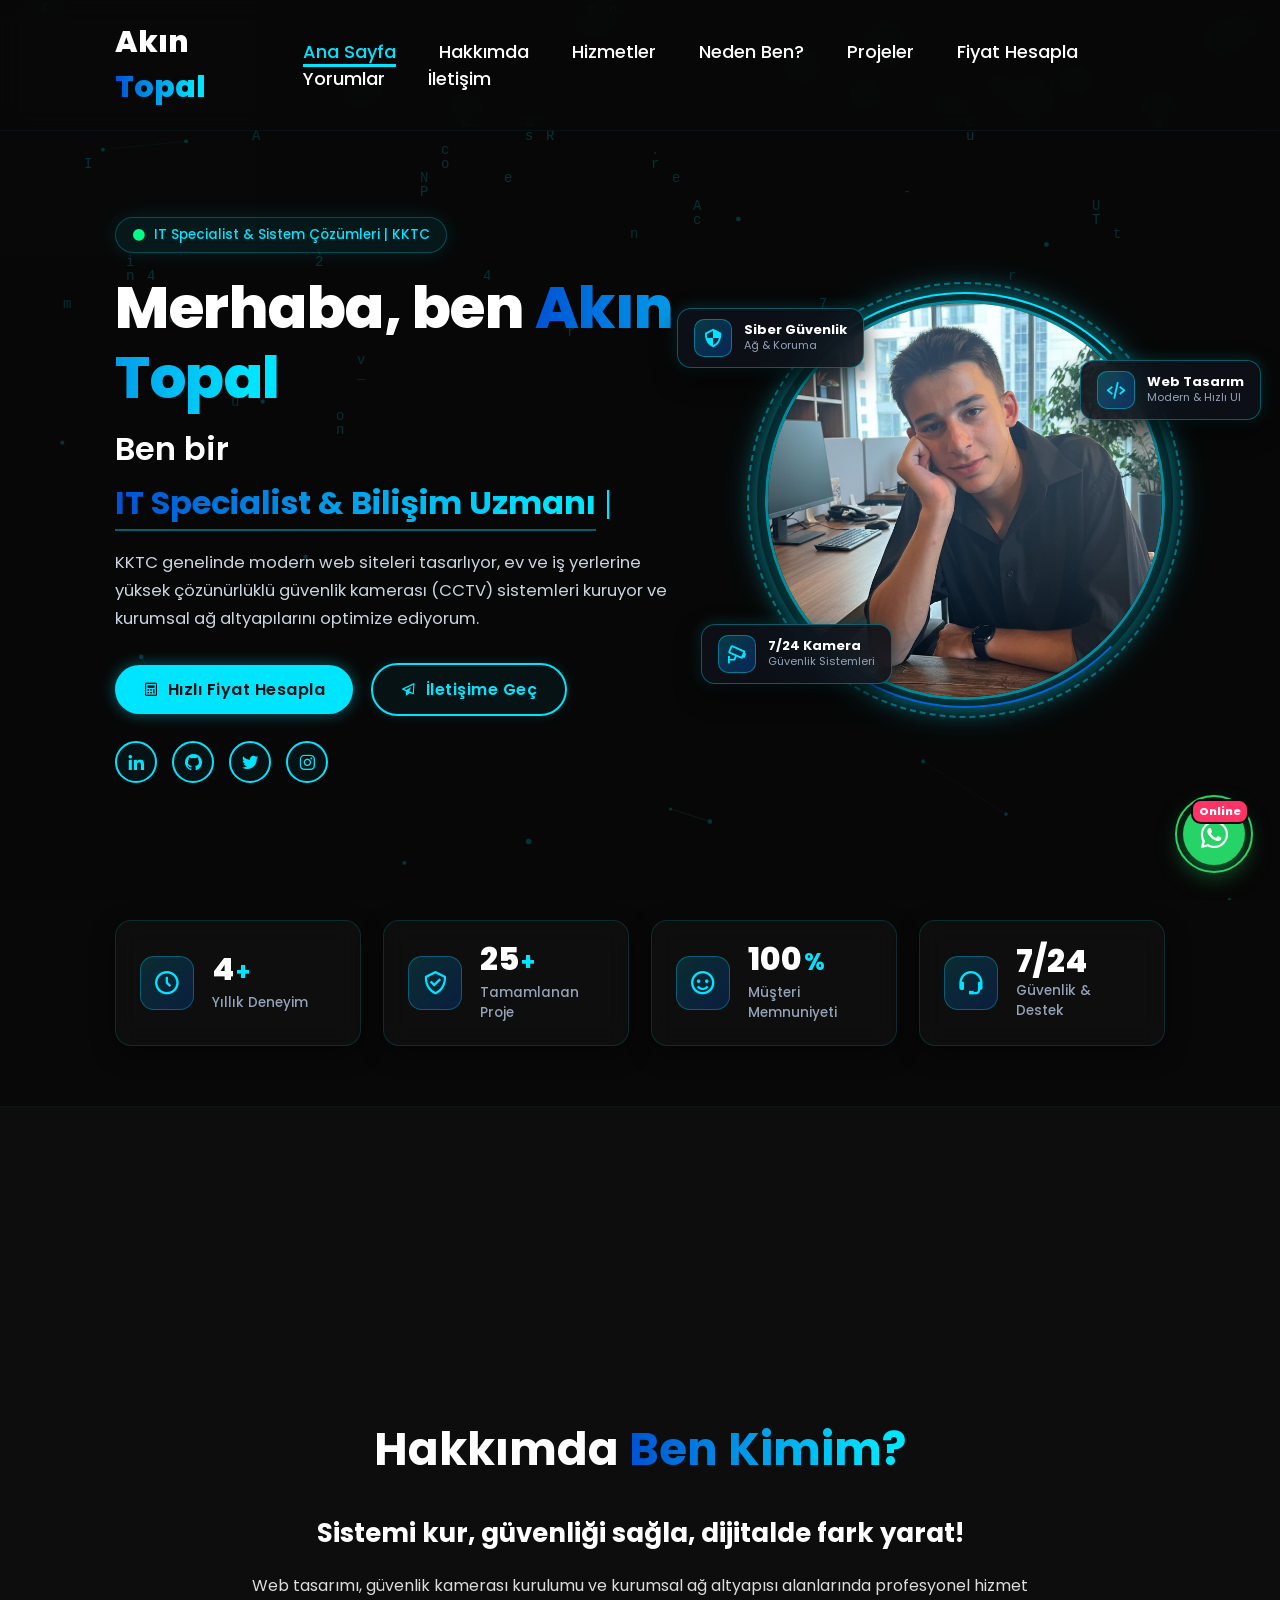
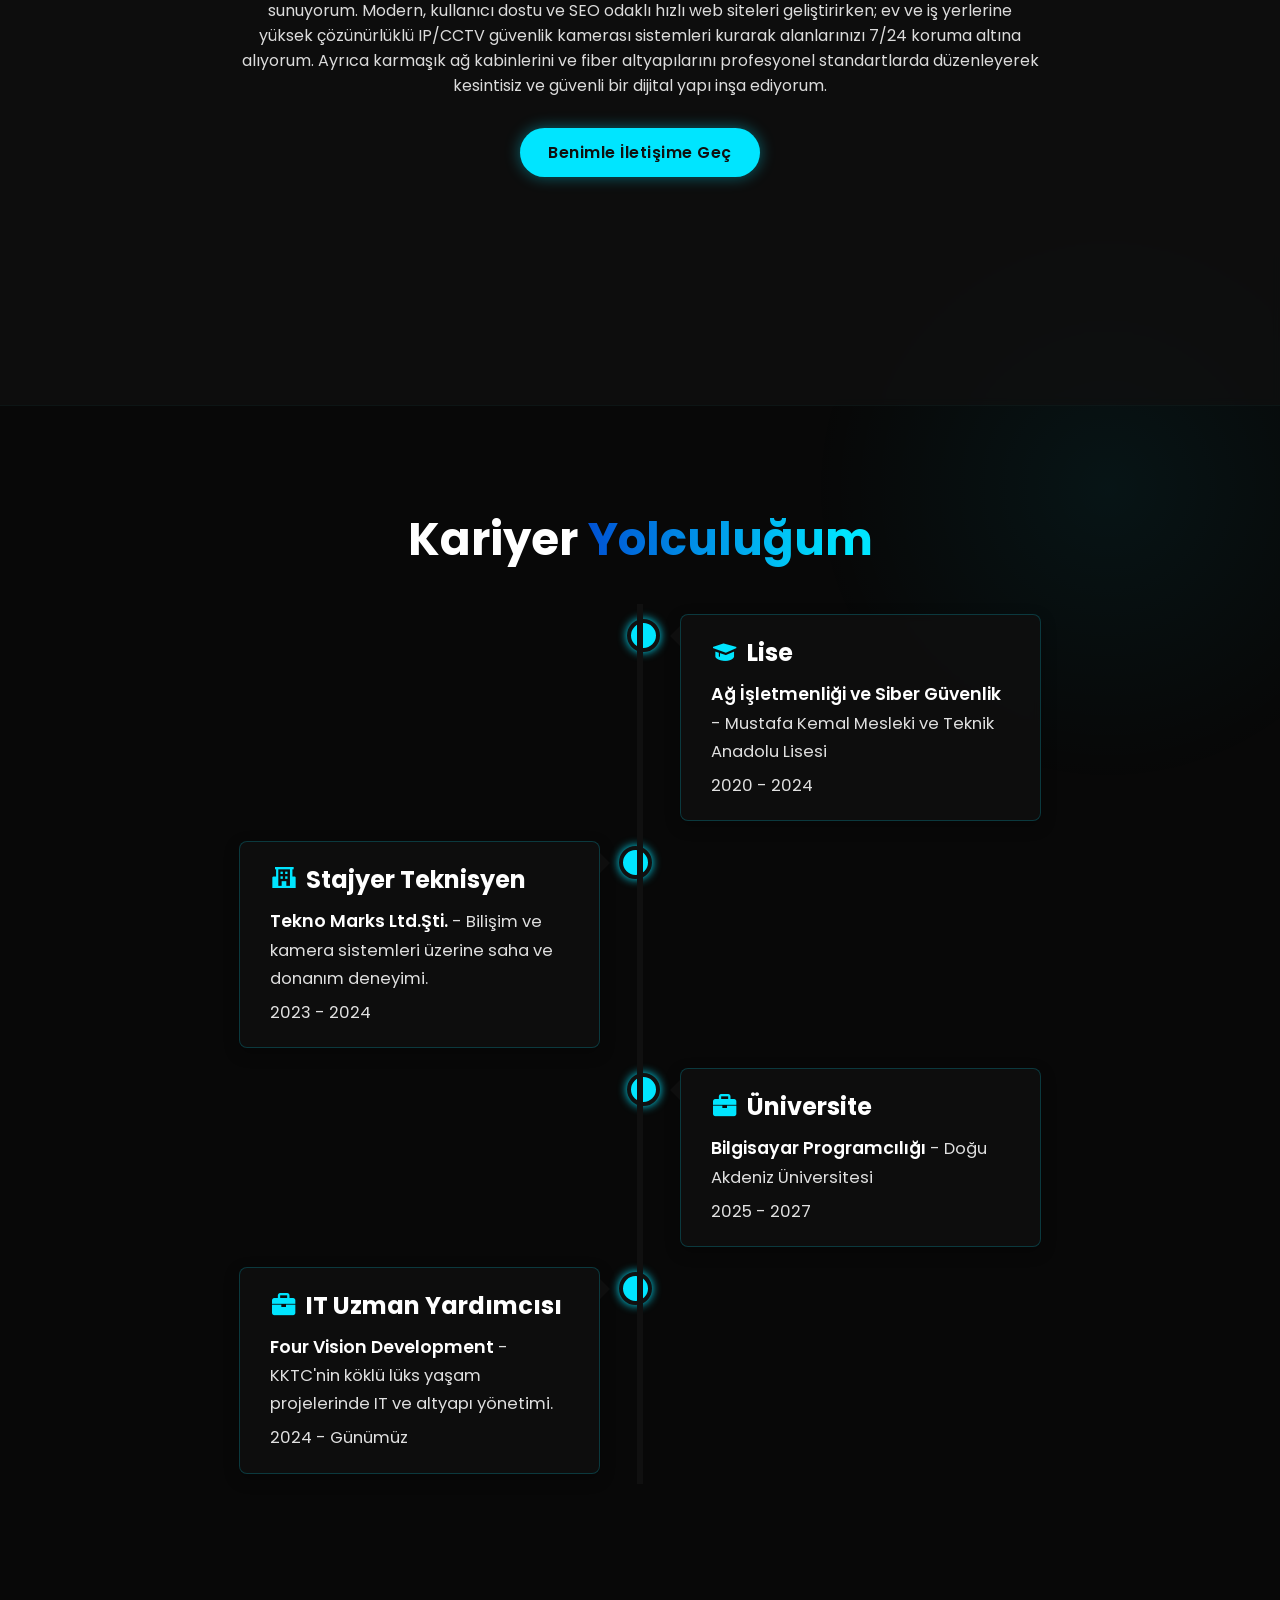
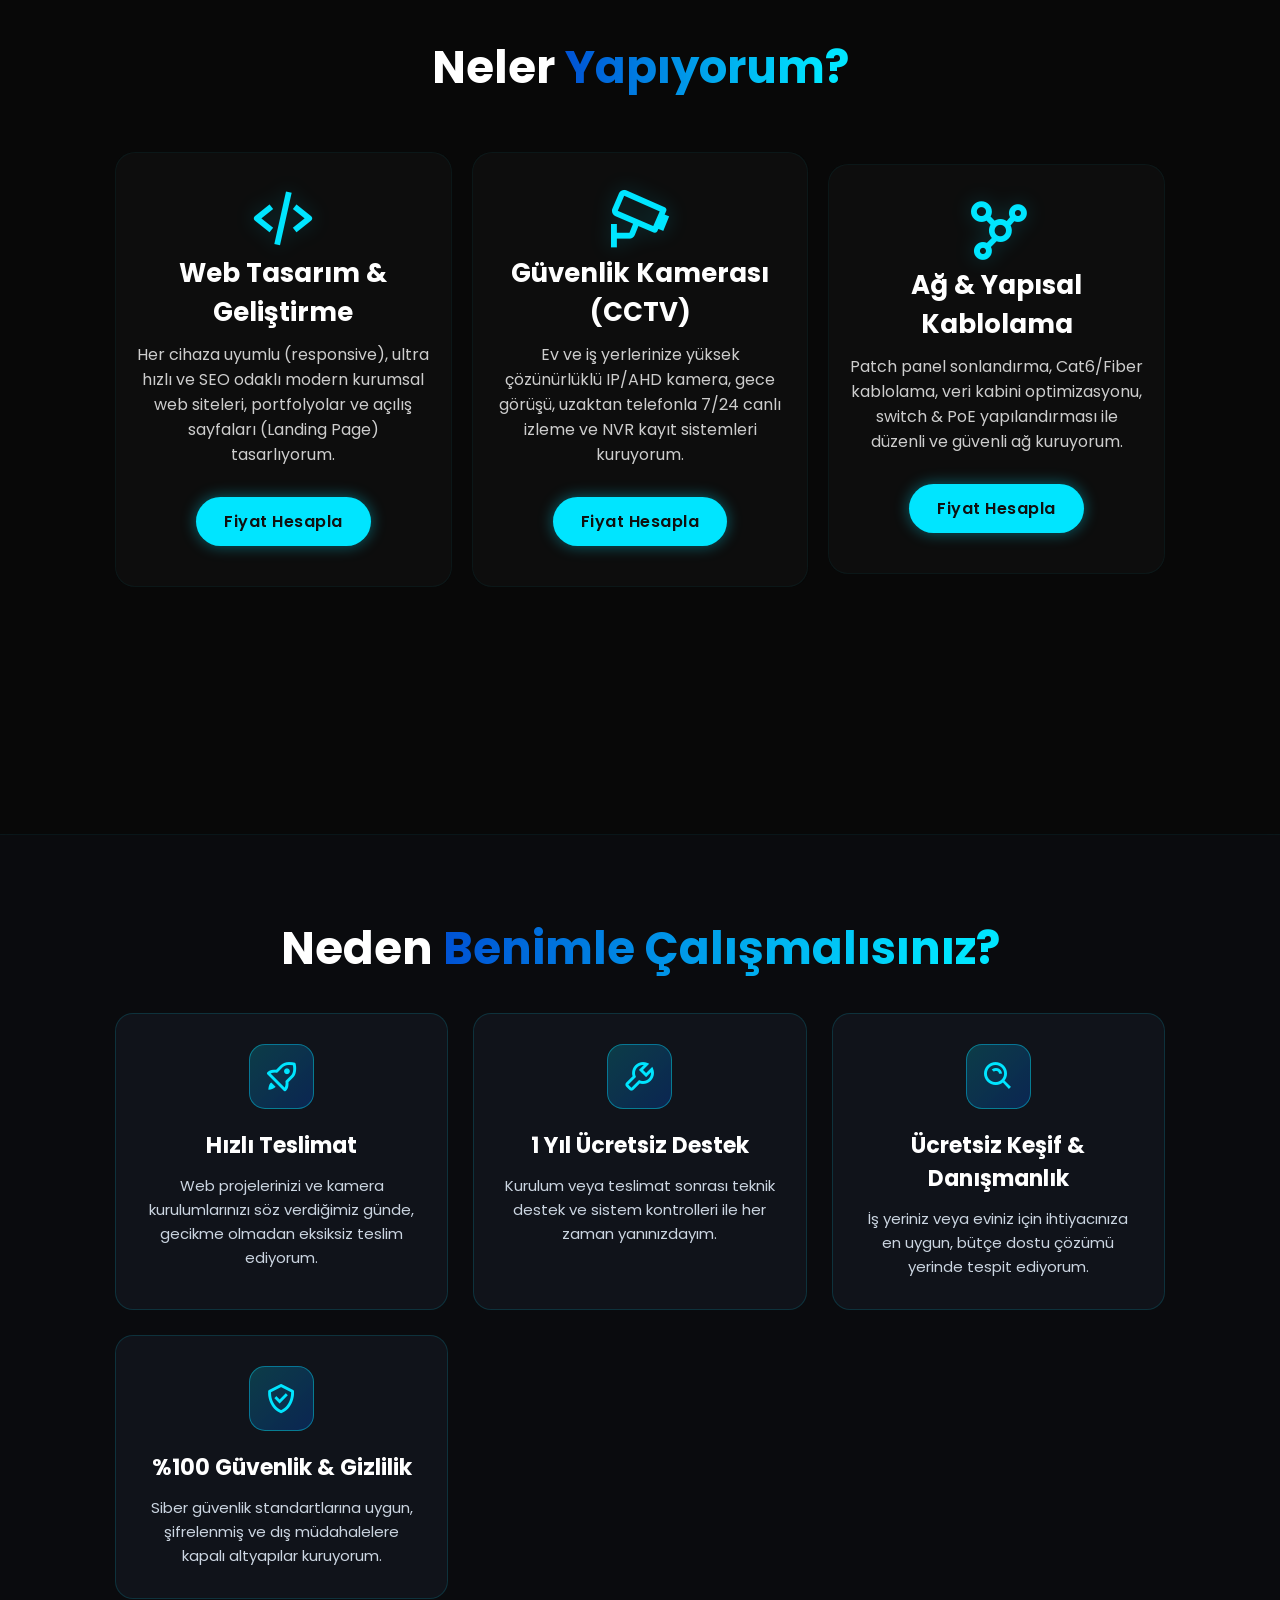
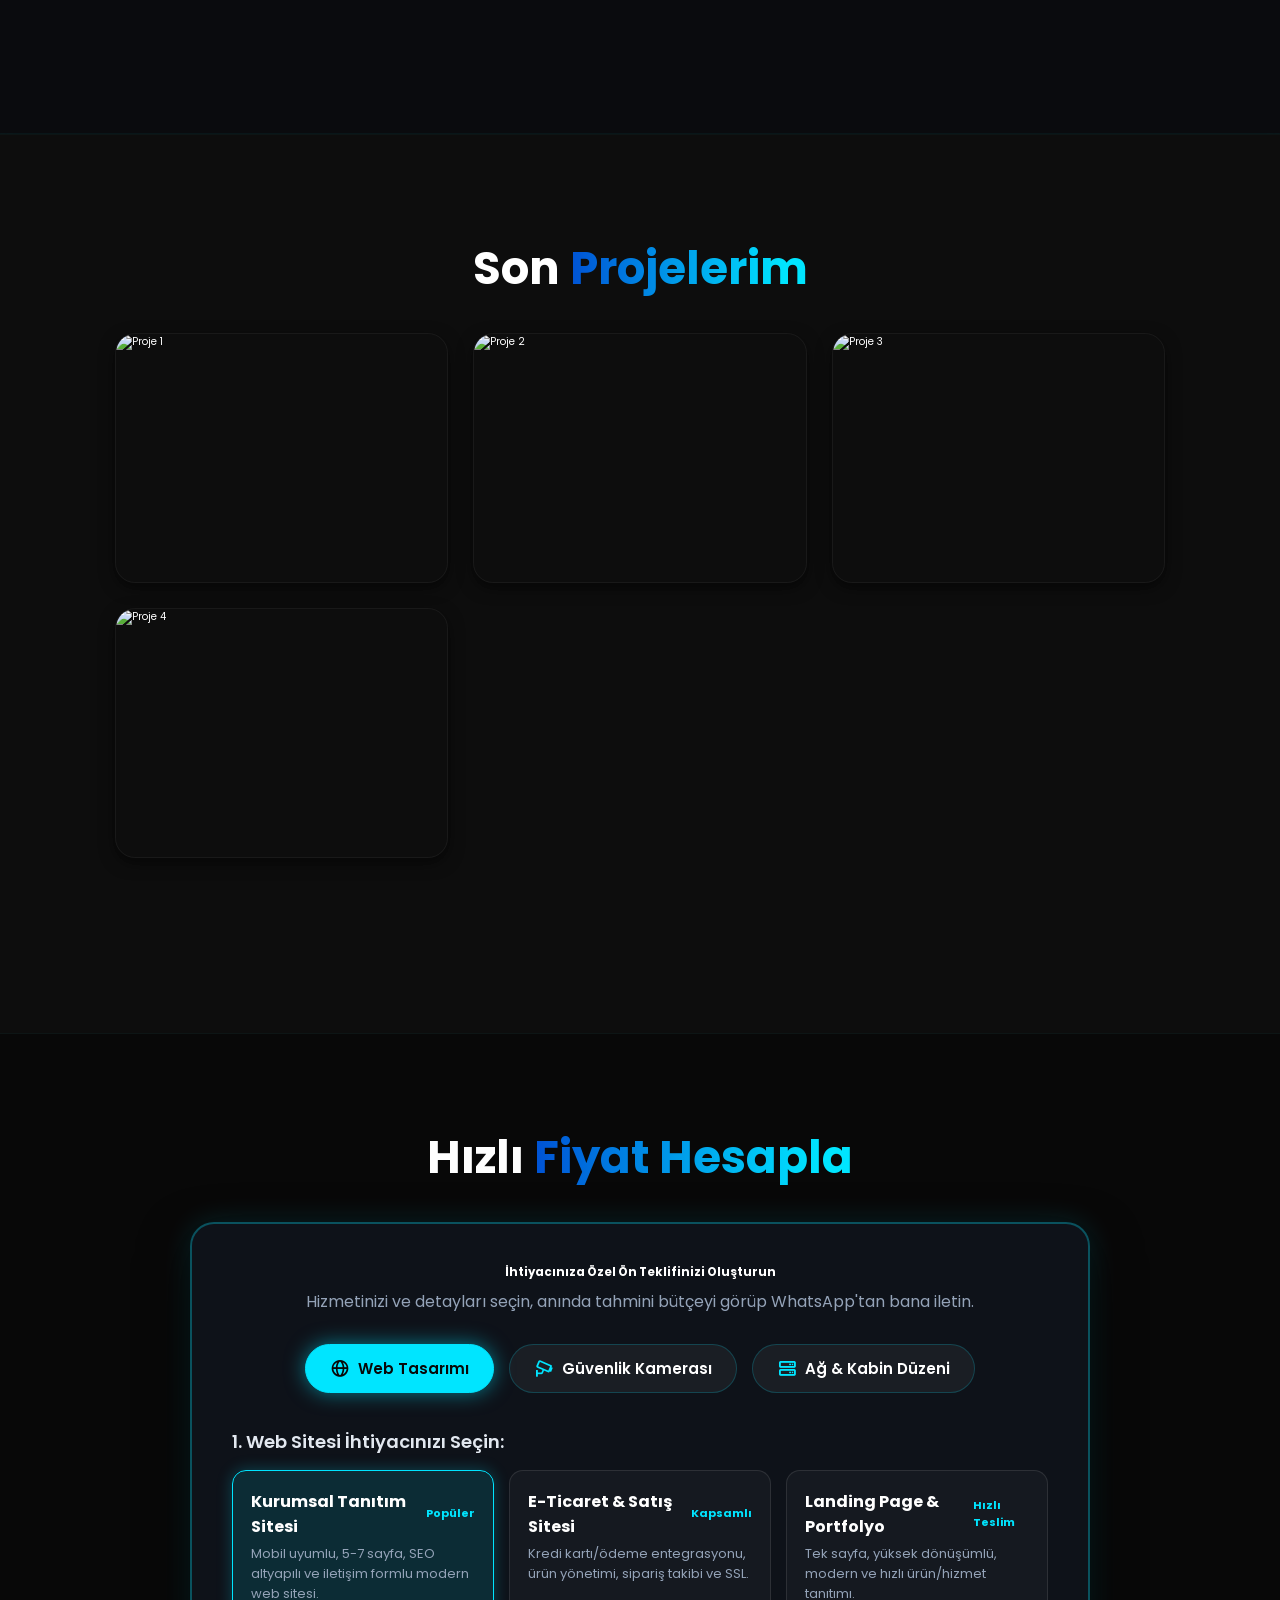
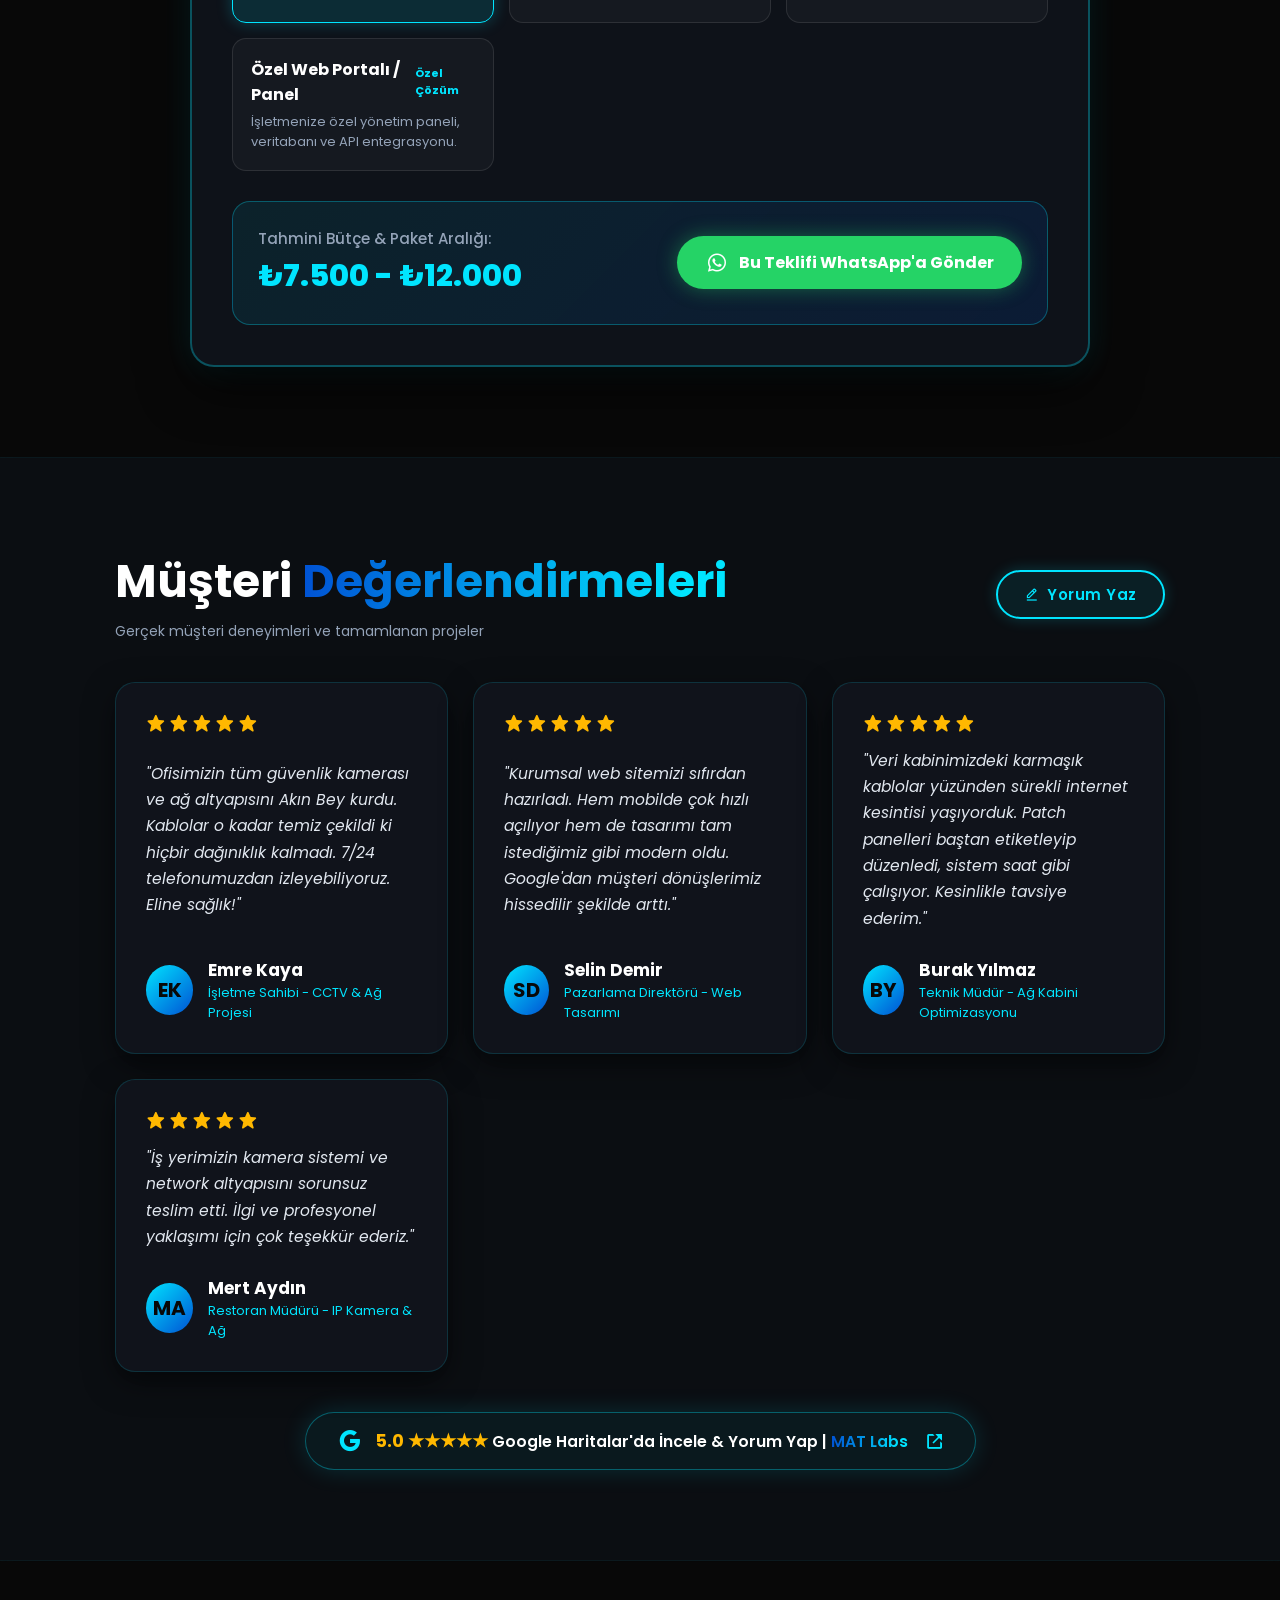
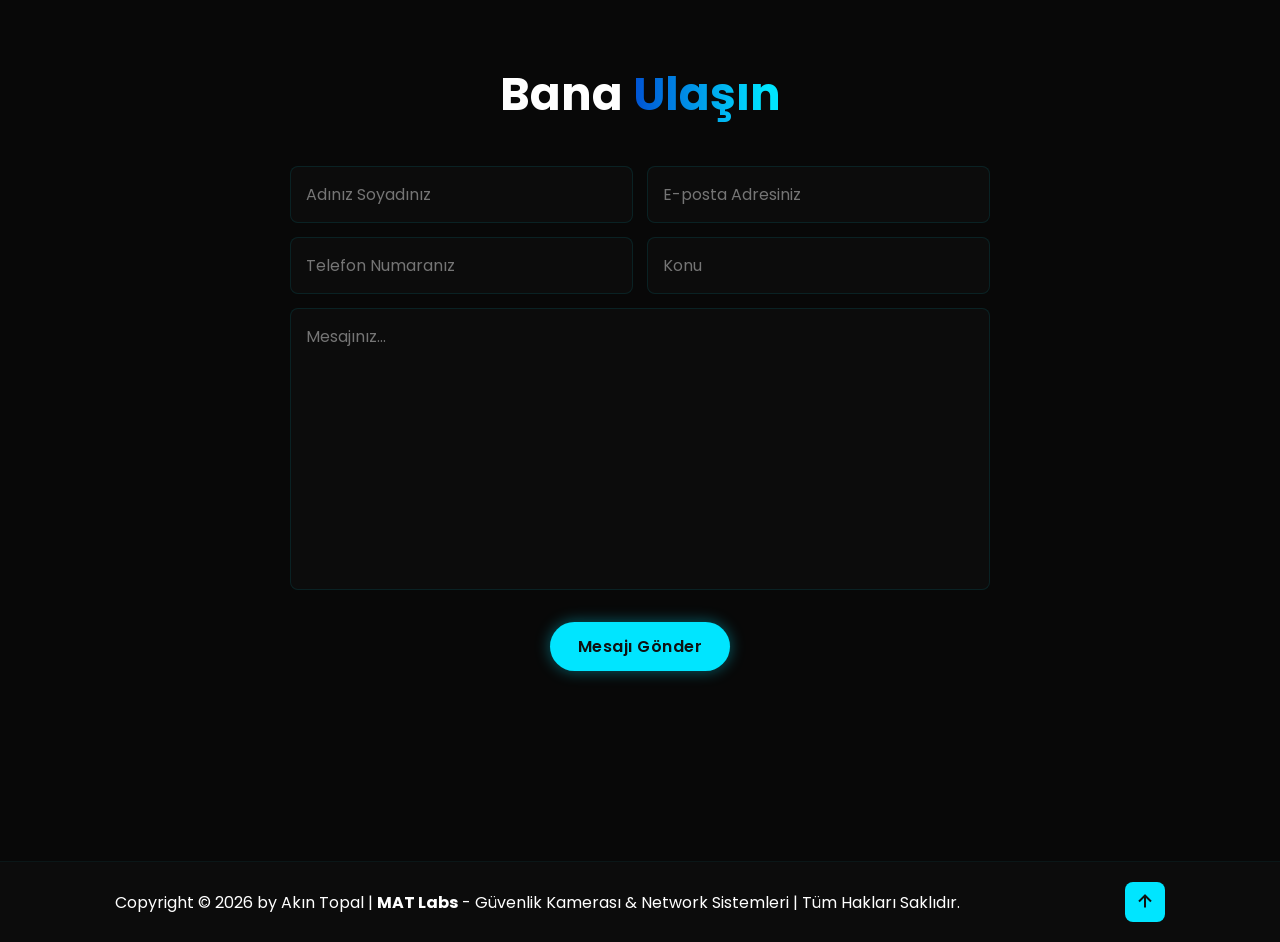
==== commit bf785121: "brand: 'IT Specialist | CCTV • Network • Web' unvan ve kurumsal marka guncellemesi yapildi" ====
--- a/Websitem/index.html
+++ b/Websitem/index.html
@@ -3,10 +3,10 @@
 <head>
     <meta charset="UTF-8">
     <meta name="viewport" content="width=device-width, initial-scale=1.0">
-    <title>Akın Topal | Kıbrıs & KKTC Web Tasarım, Güvenlik Kamerası (CCTV) & Ağ Sistemleri</title>
-    <meta name="description" content="Akın Topal (MAT Labs) - KKTC, Gazimağusa, Girne ve Lefkoşa genelinde profesyonel Web Tasarımı, IP Güvenlik Kamerası (CCTV) Kurulumu, Sistem Kabini ve Yapısal Ağ Kablolama Hizmetleri. Ücretsiz keşif ve hızlı teklif alın!">
-    <meta name="keywords" content="kıbrıs web tasarım, kktc web tasarım, gazimağusa web tasarım, girne web tasarım, lefkoşa web tasarım, kıbrıs güvenlik kamerası, kktc güvenlik kamerası kurulumu, gazimağusa kamera montajı, girne güvenlik kamerası, lefkoşa cctv, cctv kıbrıs, nvr kurulumu kktc, yapısal kablolama kıbrıs, sistem kabini düzenleme kktc, patch panel sonlandırma, network altyapısı kktc, akın topal, mat labs, mağusa bilişim, kıbrıs bilişim uzmanı, kktc kamera fiyatları">
-    <meta name="author" content="Akın Topal - MAT Labs">
+    <title>Akın Topal | IT Specialist | CCTV • Network • Web</title>
+    <meta name="description" content="Akın Topal (MAT Labs) - IT Specialist | KKTC ve Kıbrıs genelinde profesyonel IP Güvenlik Kamerası (CCTV) Kurulumu, Sistem Kabini, Network Altyapısı ve Modern Web Tasarım Hizmetleri.">
+    <meta name="keywords" content="akın topal, akin topal, it specialist kktc, kıbrıs it uzmanı, kıbrıs web tasarım, kktc web tasarım, gazimağusa web tasarım, girne web tasarım, lefkoşa web tasarım, kıbrıs güvenlik kamerası, kktc güvenlik kamerası kurulumu, gazimağusa kamera montajı, girne güvenlik kamerası, lefkoşa cctv, cctv kıbrıs, nvr kurulumu kktc, yapısal kablolama kıbrıs, sistem kabini düzenleme kktc, patch panel sonlandırma, network altyapısı kktc, mat labs">
+    <meta name="author" content="Akın Topal - IT Specialist">
     <meta name="robots" content="index, follow, max-image-preview:large, max-snippet:-1, max-video-preview:-1">
     
     <!-- Bölgesel / Yerel Geo Meta Etiketleri -->
@@ -18,16 +18,16 @@
     <meta name="google-site-verification" content="tyYKgsTQzBZYtVbJoN7sPJr8E3oL2Xd8By9owYqPqNc" />
     
     <!-- OpenGraph & Sosyal Medya / Google Görsel Önizleme -->
-    <meta property="og:title" content="Akın Topal | KKTC & Kıbrıs Web Tasarım, Güvenlik Kamerası & Ağ Uzmanı">
-    <meta property="og:description" content="Gazimağusa, Girne ve Lefkoşa genelinde profesyonel Web Tasarımı, IP Kamera Montajı ve Ağ Altyapı Çözümleri. Ücretsiz keşif ve teklif alın!">
+    <meta property="og:title" content="Akın Topal | IT Specialist | CCTV • Network • Web">
+    <meta property="og:description" content="KKTC genelinde profesyonel IT Uzmanlığı, CCTV Güvenlik Kamerası, Ağ Altyapısı ve Modern Web Tasarımı.">
     <meta property="og:image" content="https://akintopal.com.tr/akintopal/akin-topal-profil.jpg">
     <meta property="og:url" content="https://akintopal.com.tr">
     <meta property="og:type" content="website">
     <meta property="og:locale" content="tr_TR">
-    <meta property="og:site_name" content="Akın Topal | MAT Labs">
+    <meta property="og:site_name" content="Akın Topal | IT Specialist">
     <meta name="twitter:card" content="summary_large_image">
-    <meta name="twitter:title" content="Akın Topal | KKTC Web Tasarım & Güvenlik Kamerası">
-    <meta name="twitter:description" content="Kıbrıs genelinde profesyonel Web Tasarım, CCTV Kamera Kurulumu ve Ağ Sistemleri.">
+    <meta name="twitter:title" content="Akın Topal | IT Specialist | CCTV • Network • Web">
+    <meta name="twitter:description" content="KKTC genelinde profesyonel IT Uzmanlığı, CCTV Güvenlik Kamerası, Ağ Altyapısı ve Modern Web Tasarımı.">
     <meta name="twitter:image" content="https://akintopal.com.tr/akintopal/akin-topal-profil.jpg">
 
     <link rel="icon" type="image/png" href="akintopal/A.t1.png">
@@ -49,10 +49,10 @@
           "@type": "Person",
           "@id": "https://akintopal.com.tr/#person",
           "name": "Akın Topal",
-          "alternateName": ["Akin Topal", "Akın Topal MAT Labs"],
+          "alternateName": ["Akin Topal", "Akın Topal IT Specialist"],
           "url": "https://akintopal.com.tr",
           "image": "https://akintopal.com.tr/akintopal/akin-topal-profil.jpg",
-          "jobTitle": "Web Tasarım & Güvenlik Sistemleri Uzmanı",
+          "jobTitle": "IT Specialist & Güvenlik Sistemleri Uzmanı",
           "alumniOf": "Doğu Akdeniz Üniversitesi",
           "knowsAbout": [
             "Web Tasarım",
@@ -1642,7 +1642,7 @@
 
     <section class="home" id="home">
         <div class="home-content reveal-on-scroll">
-            <div class="hero-badge-tag"><i class='bx bxs-circle pulse-dot'></i> KKTC & Kıbrıs Genelinde Hizmet | Yeni Projelere Açık</div>
+            <div class="hero-badge-tag"><i class='bx bxs-circle pulse-dot'></i> IT Specialist & Sistem Çözümleri | KKTC</div>
             <h1>Merhaba, ben <span class="gradient-text">Akın Topal</span></h1>
             <h3>Ben bir <span class="typing-text gradient-text"></span><span class="typing-cursor">|</span></h3>
             <p>KKTC genelinde modern web siteleri tasarlıyor, ev ve iş yerlerine yüksek çözünürlüklü güvenlik kamerası (CCTV) sistemleri kuruyor ve kurumsal ağ altyapılarını optimize ediyorum.</p>
@@ -2126,11 +2126,11 @@
             // ==========================================
             const typingText = document.querySelector('.typing-text');
             const words = [
-                "Web Tasarım & Geliştiricisiyim.",
+                "IT Specialist & Bilişim Uzmanıyım.",
                 "Güvenlik Kamerası (CCTV) Uzmanıyım.",
-                "Ağ Altyapısı & Fiber Teknisyeniyim.",
-                "Siber Güvenlik & Sistem Yöneticisiyim.",
-                "7/24 Kamera & IT Destek Uzmanıyım."
+                "Ağ Altyapısı & Network Teknisyeniyim.",
+                "Web Tasarım & Yazılım Geliştiricisiyim.",
+                "Sistem & Siber Güvenlik Yöneticisiyim."
             ];
             let wordIndex = 0;
             let charIndex = 0;
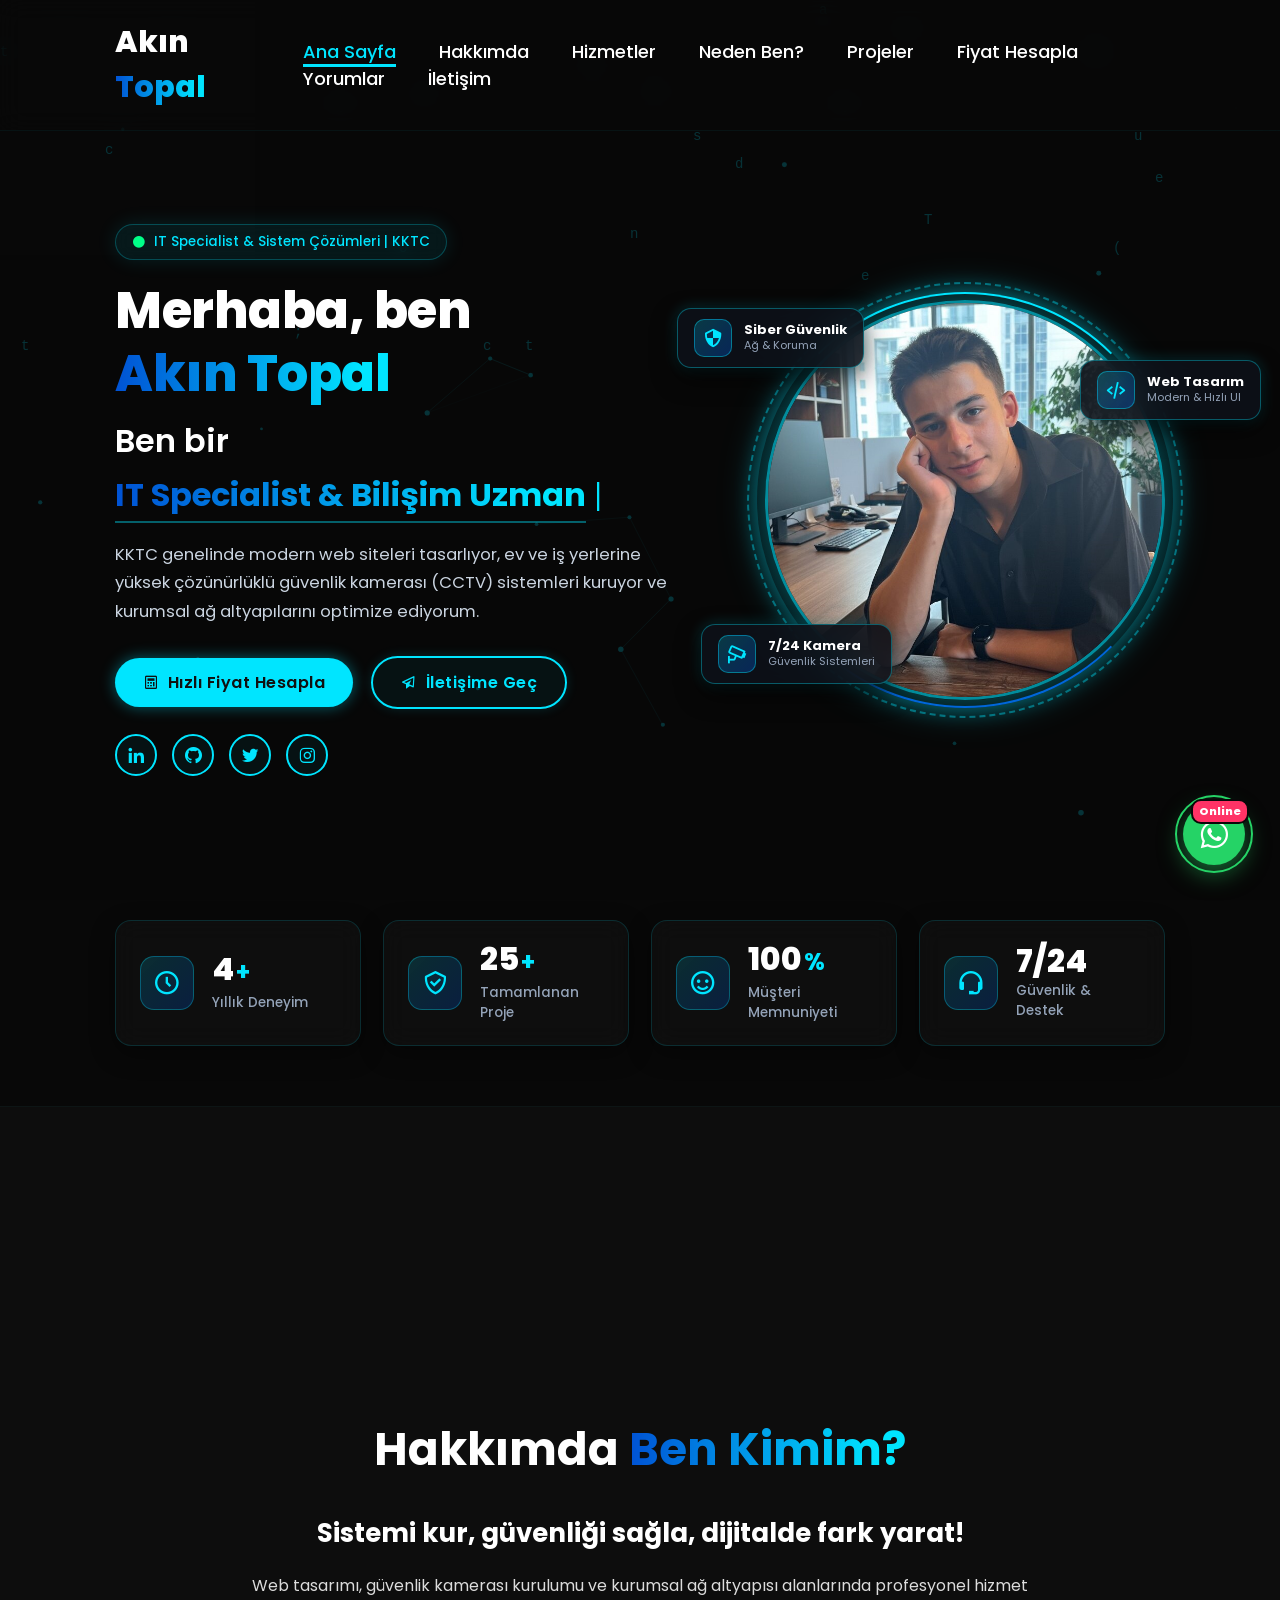
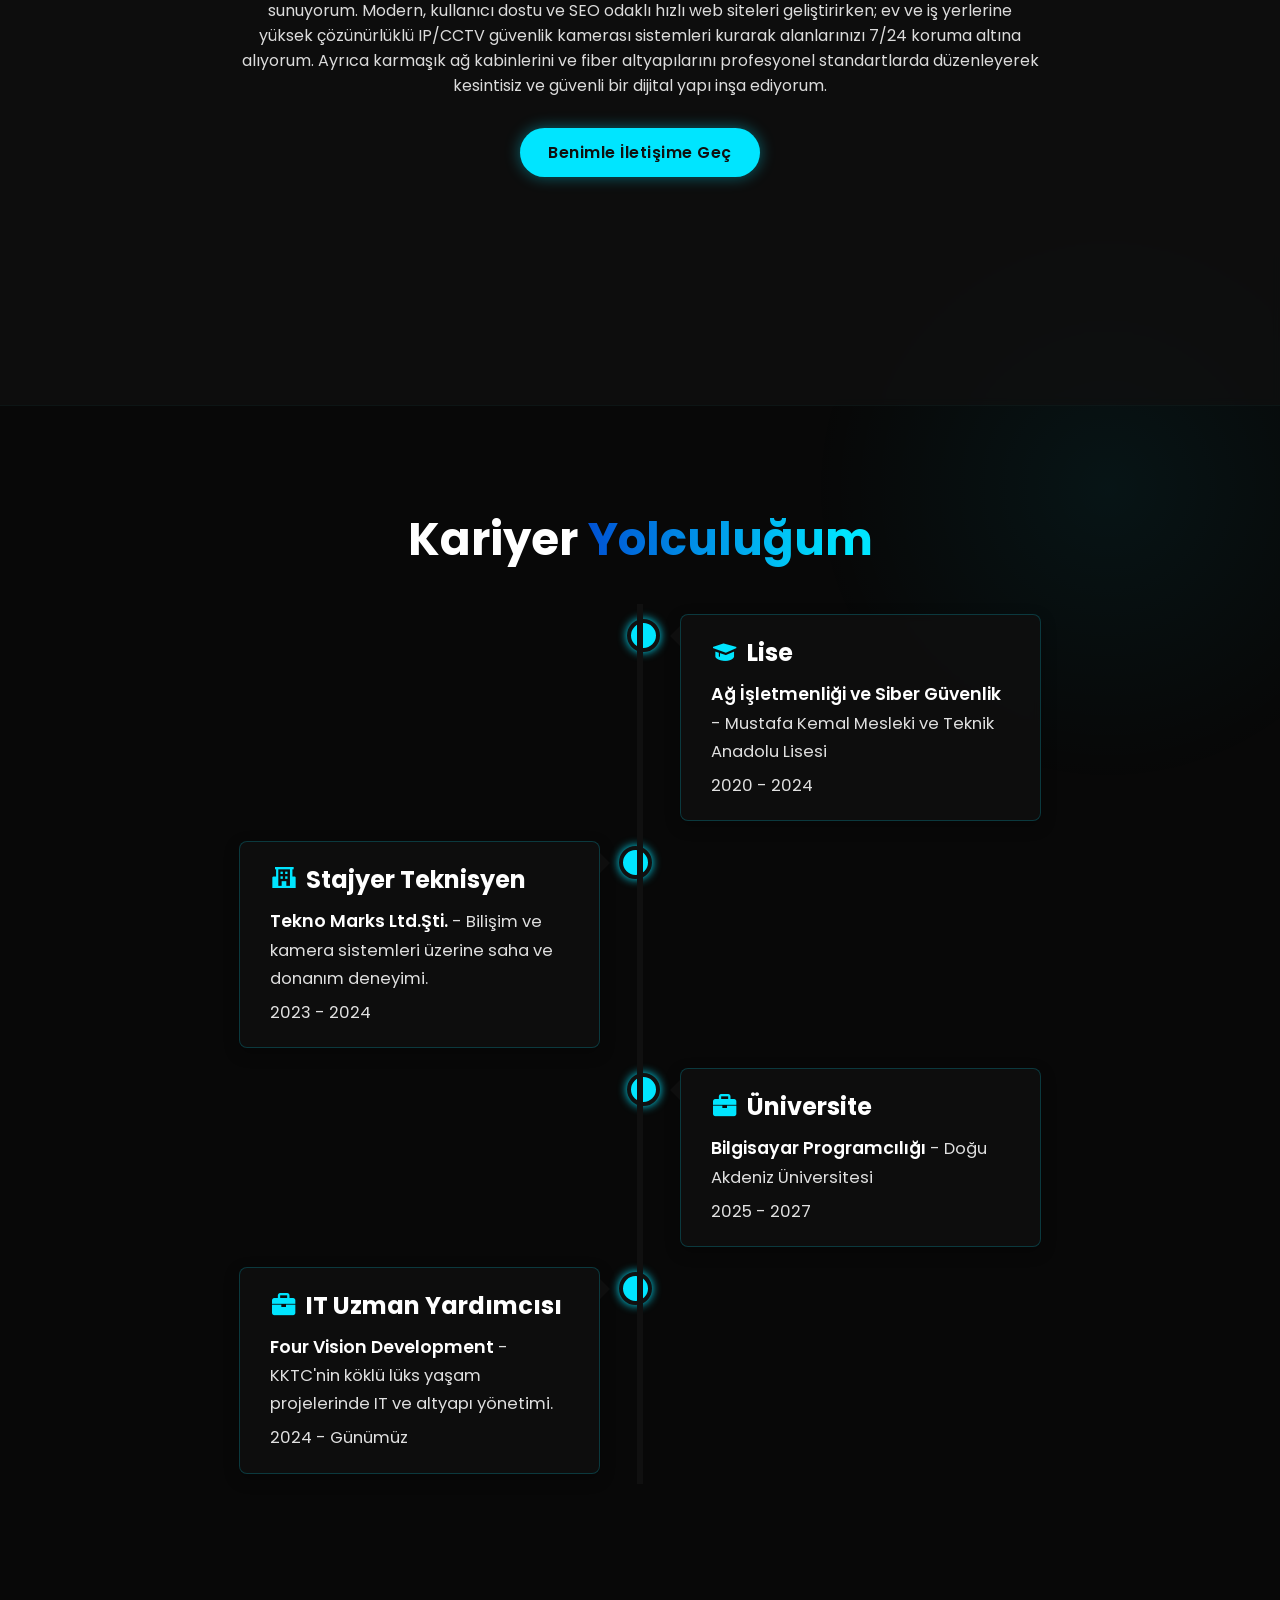
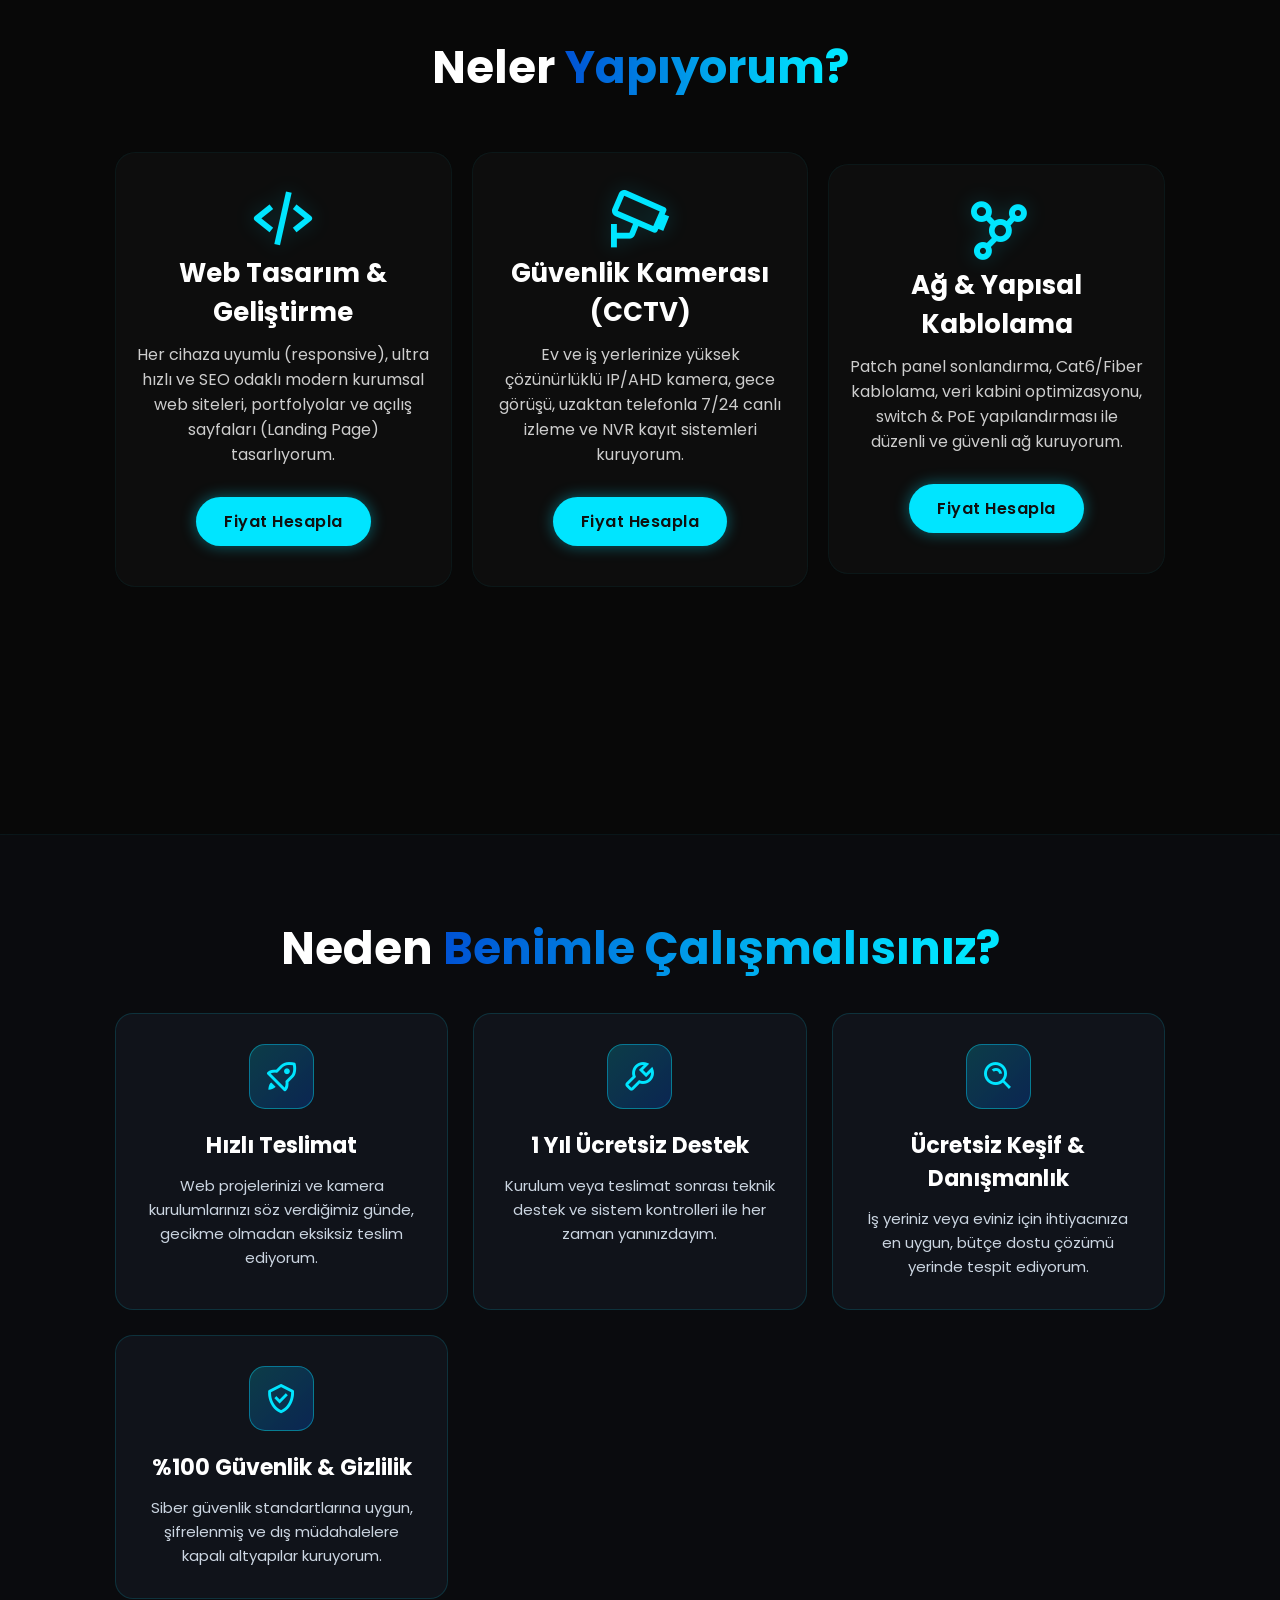
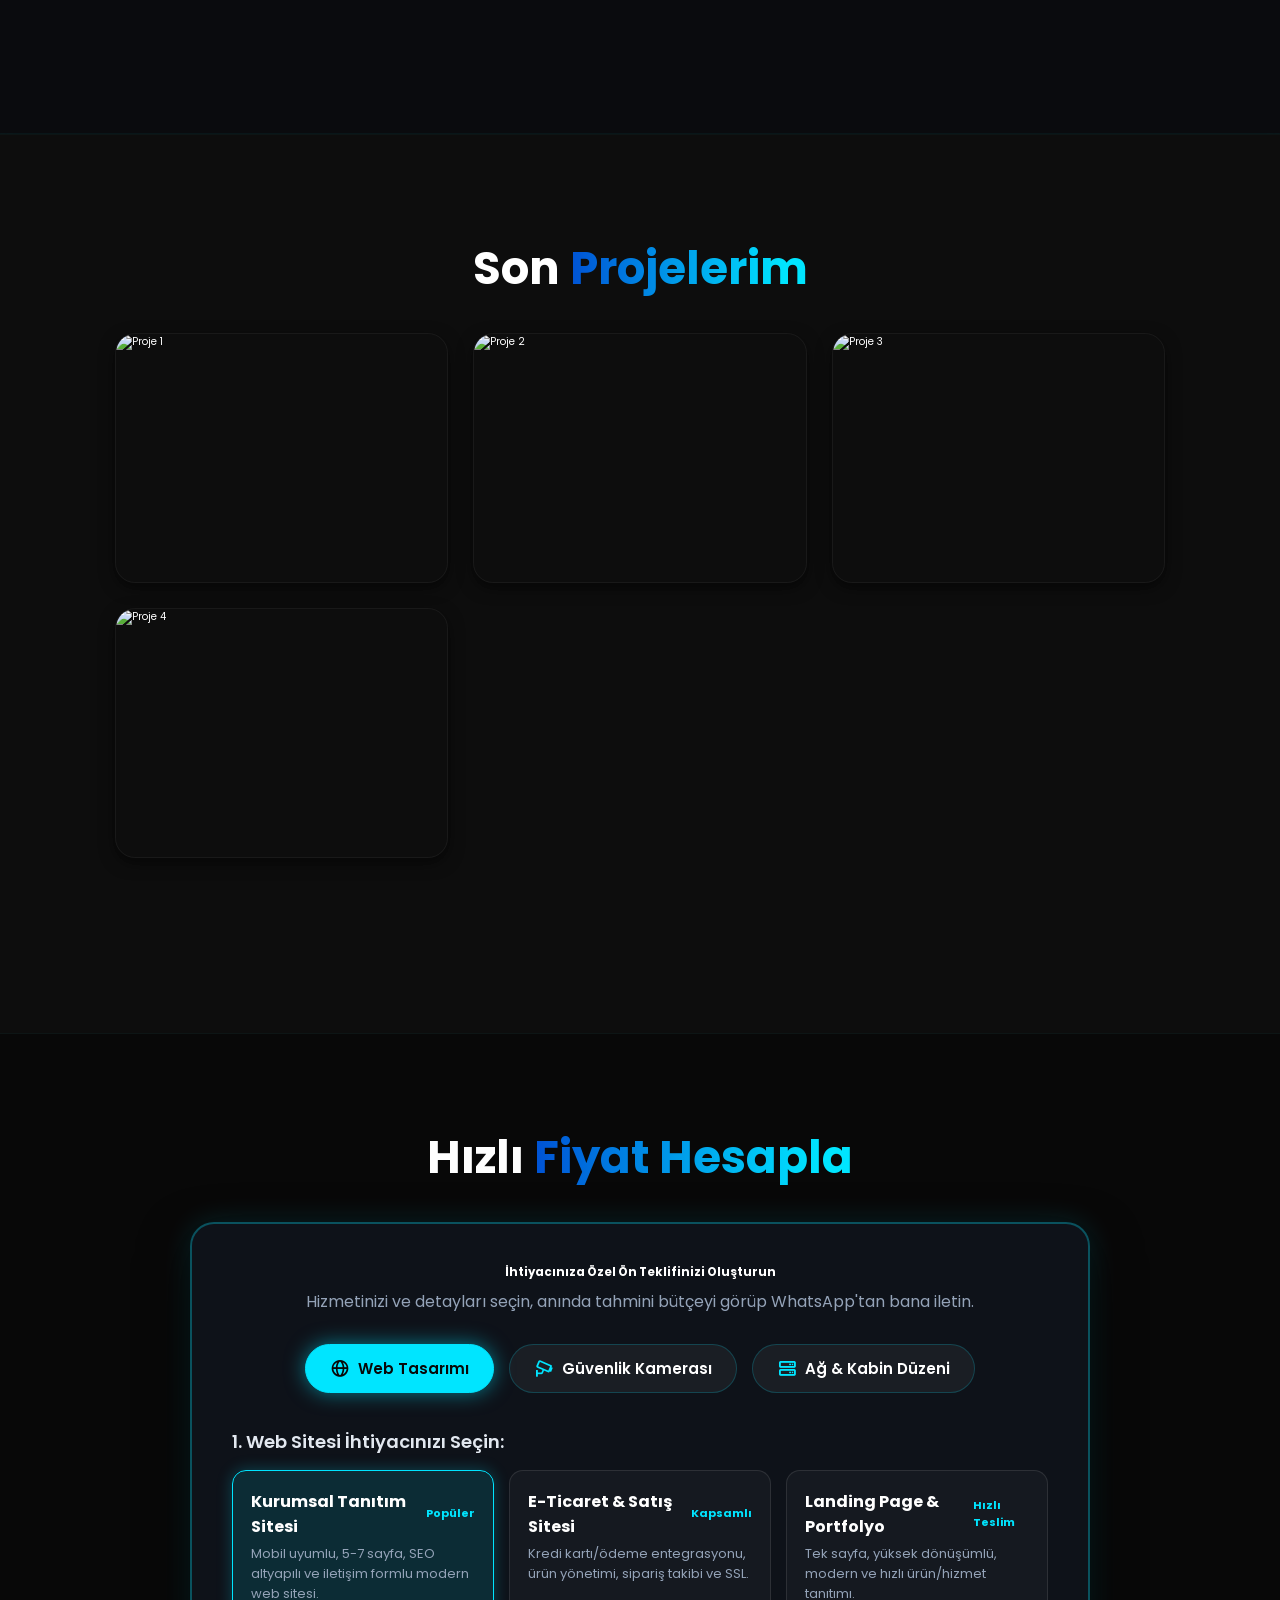
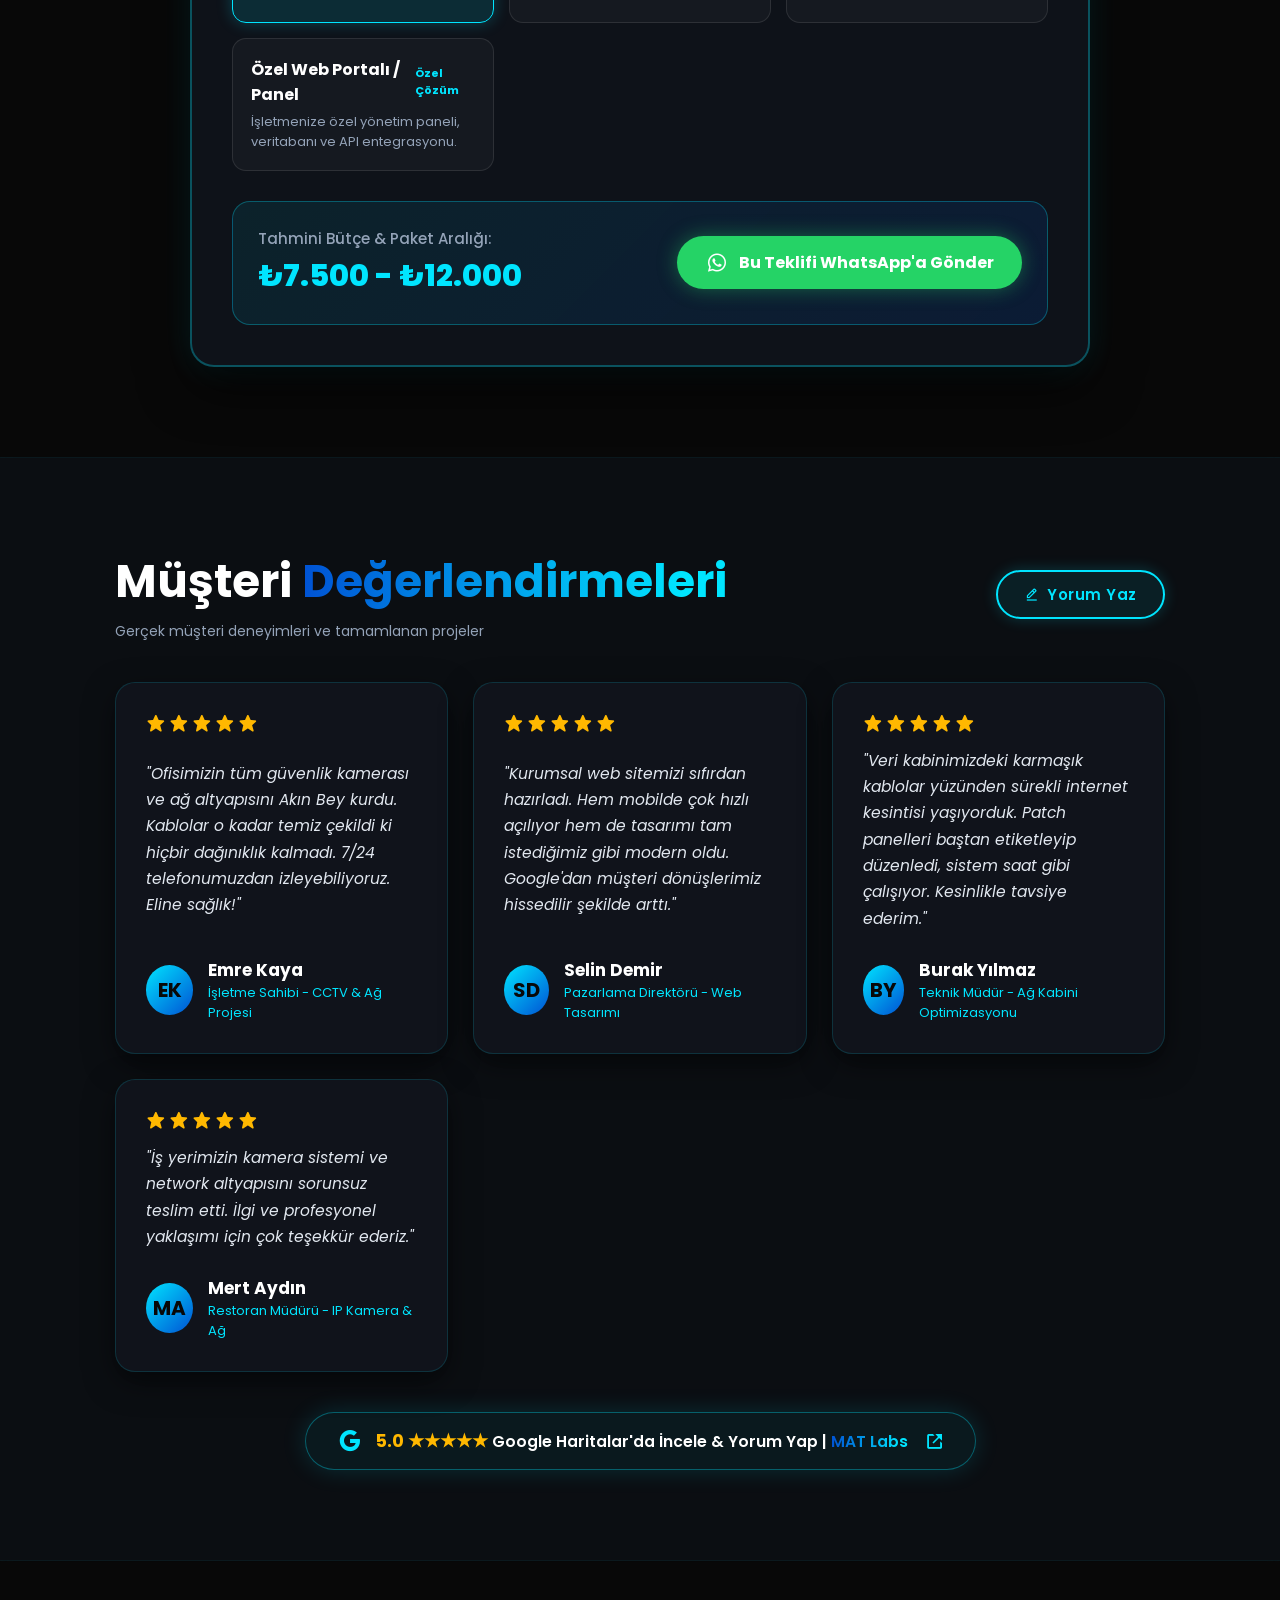
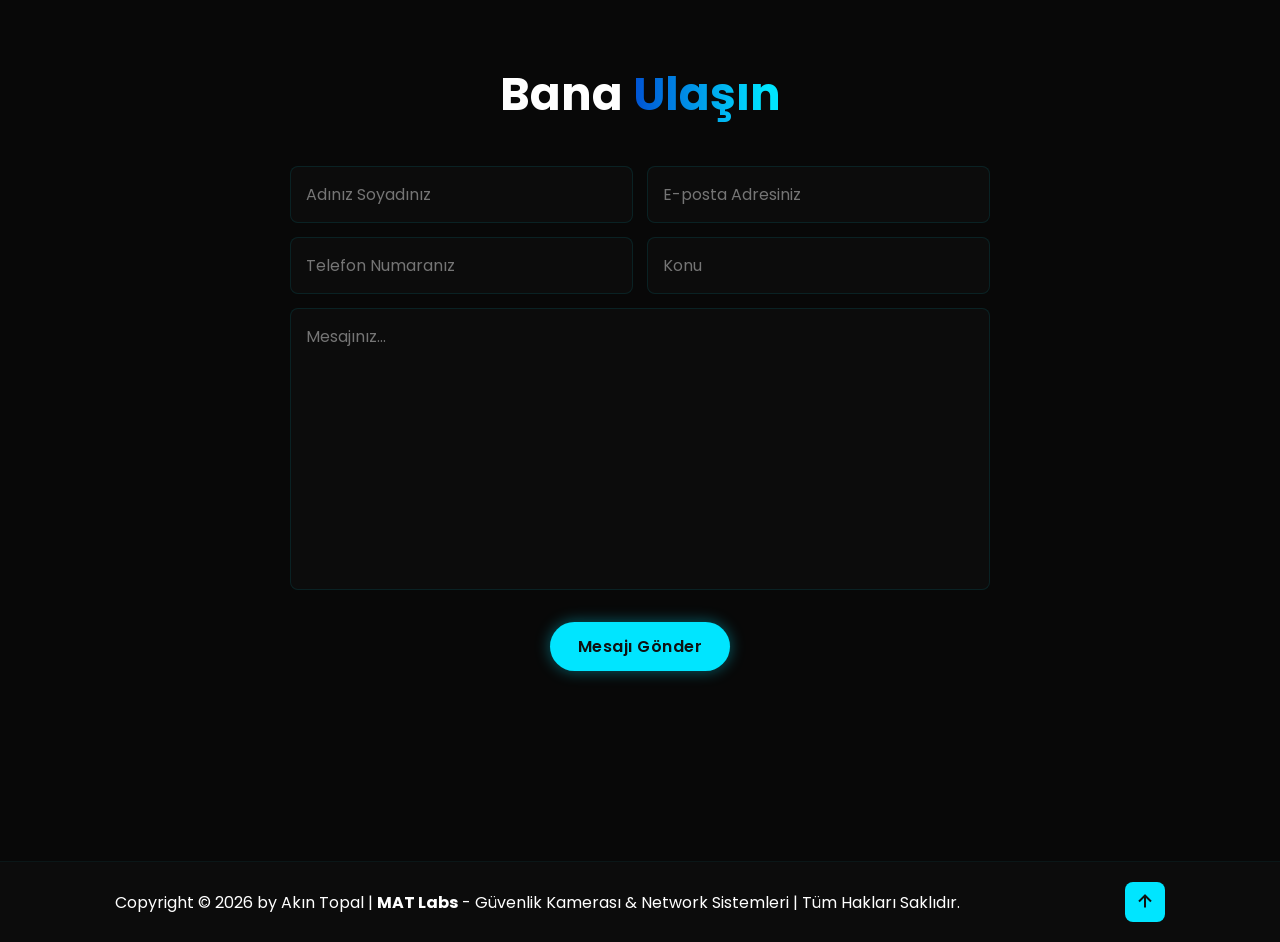
==== commit 98bc29b8: "style: 'Akın Topal' isminin alt satira kirilmasi engellendi ve responsive font ayarlandi" ====
--- a/Websitem/index.html
+++ b/Websitem/index.html
@@ -310,7 +310,7 @@
             padding-top: 12rem;
         }
         .home-content {
-            max-width: 620px;
+            max-width: 680px;
         }
         .hero-badge-tag {
             display: inline-flex;
@@ -336,11 +336,14 @@
             0%, 100% { opacity: 1; transform: scale(1); filter: drop-shadow(0 0 6px #00ff88); }
             50% { opacity: 0.35; transform: scale(0.8); }
         }
-        .home-content h1{
-            font-size: 5.8rem;
+        .home-content h1 {
+            font-size: clamp(3.2rem, 4.4vw, 5.0rem);
             font-weight: 800;
-            line-height: 1.2;
+            line-height: 1.25;
             letter-spacing: -0.5px;
+        }
+        .home-content h1 .gradient-text {
+            white-space: nowrap;
         }
         .home-content h3{
             font-size: 3.2rem;
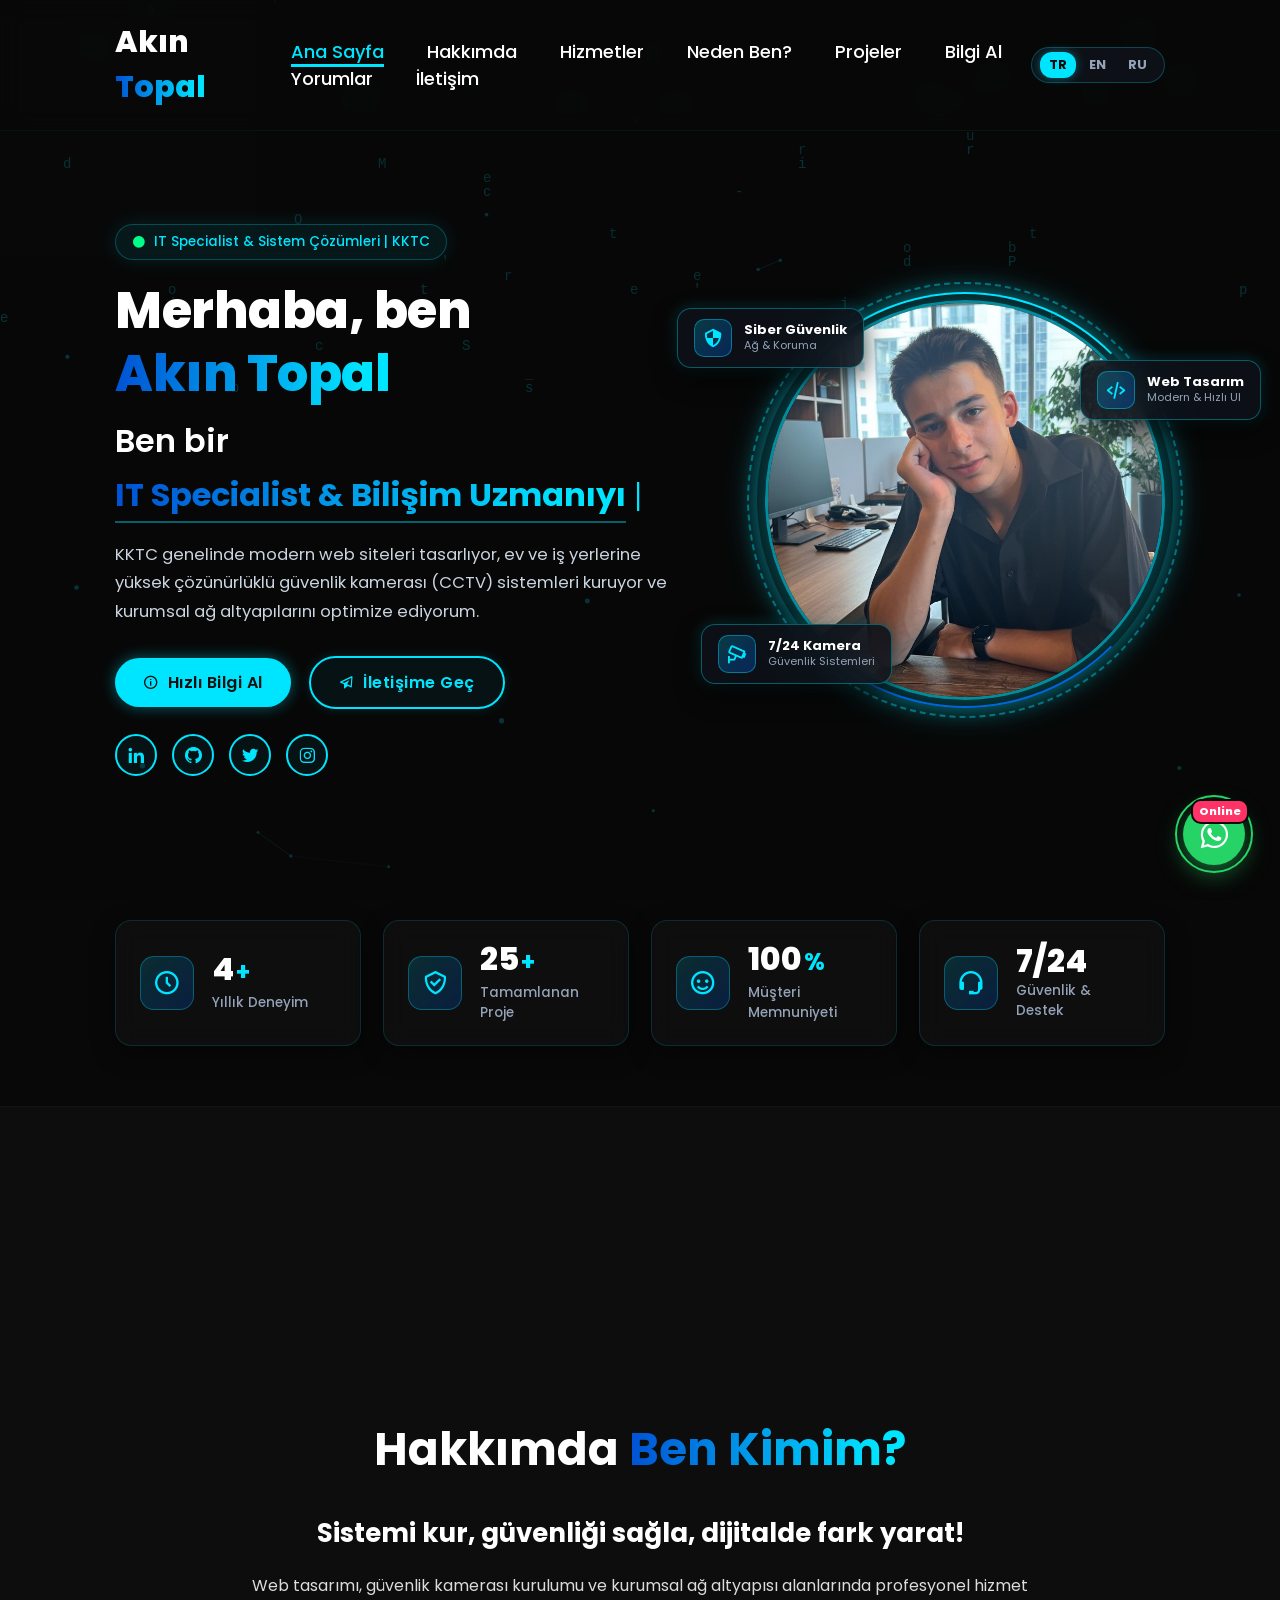
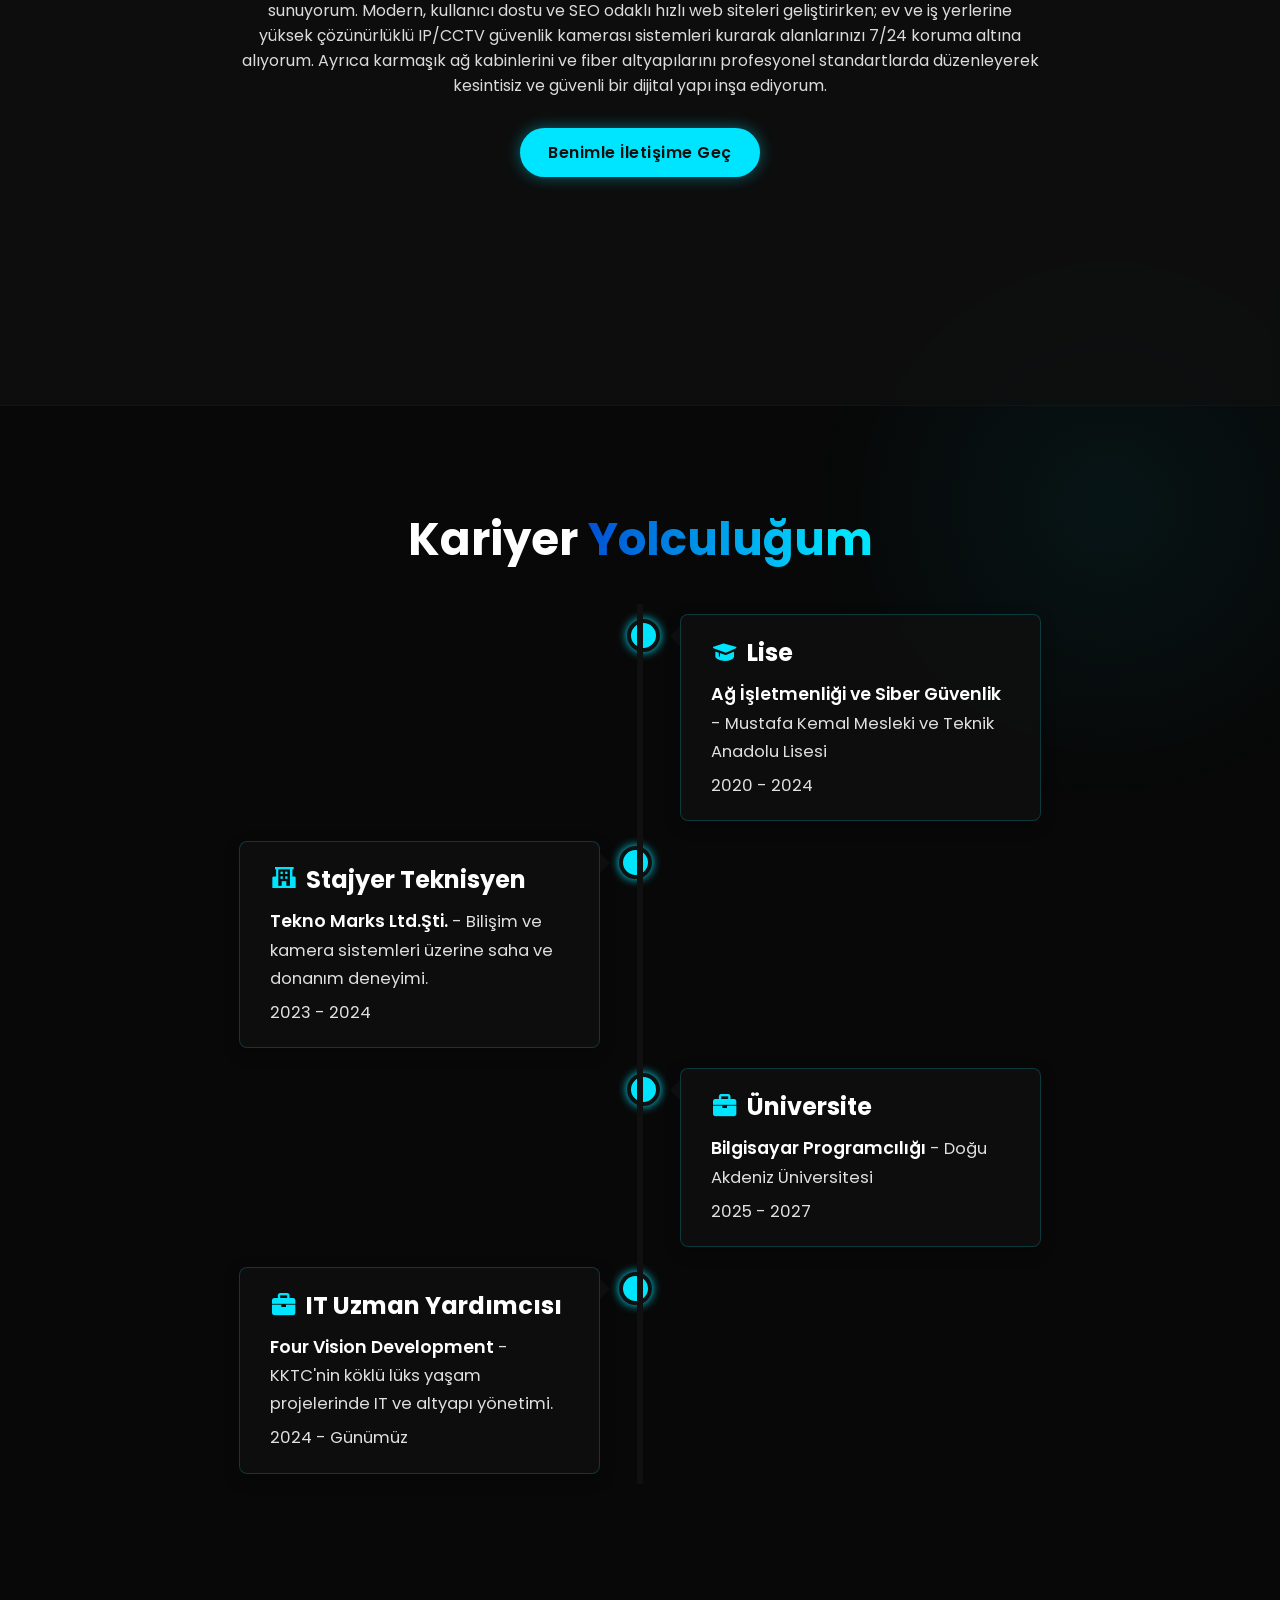
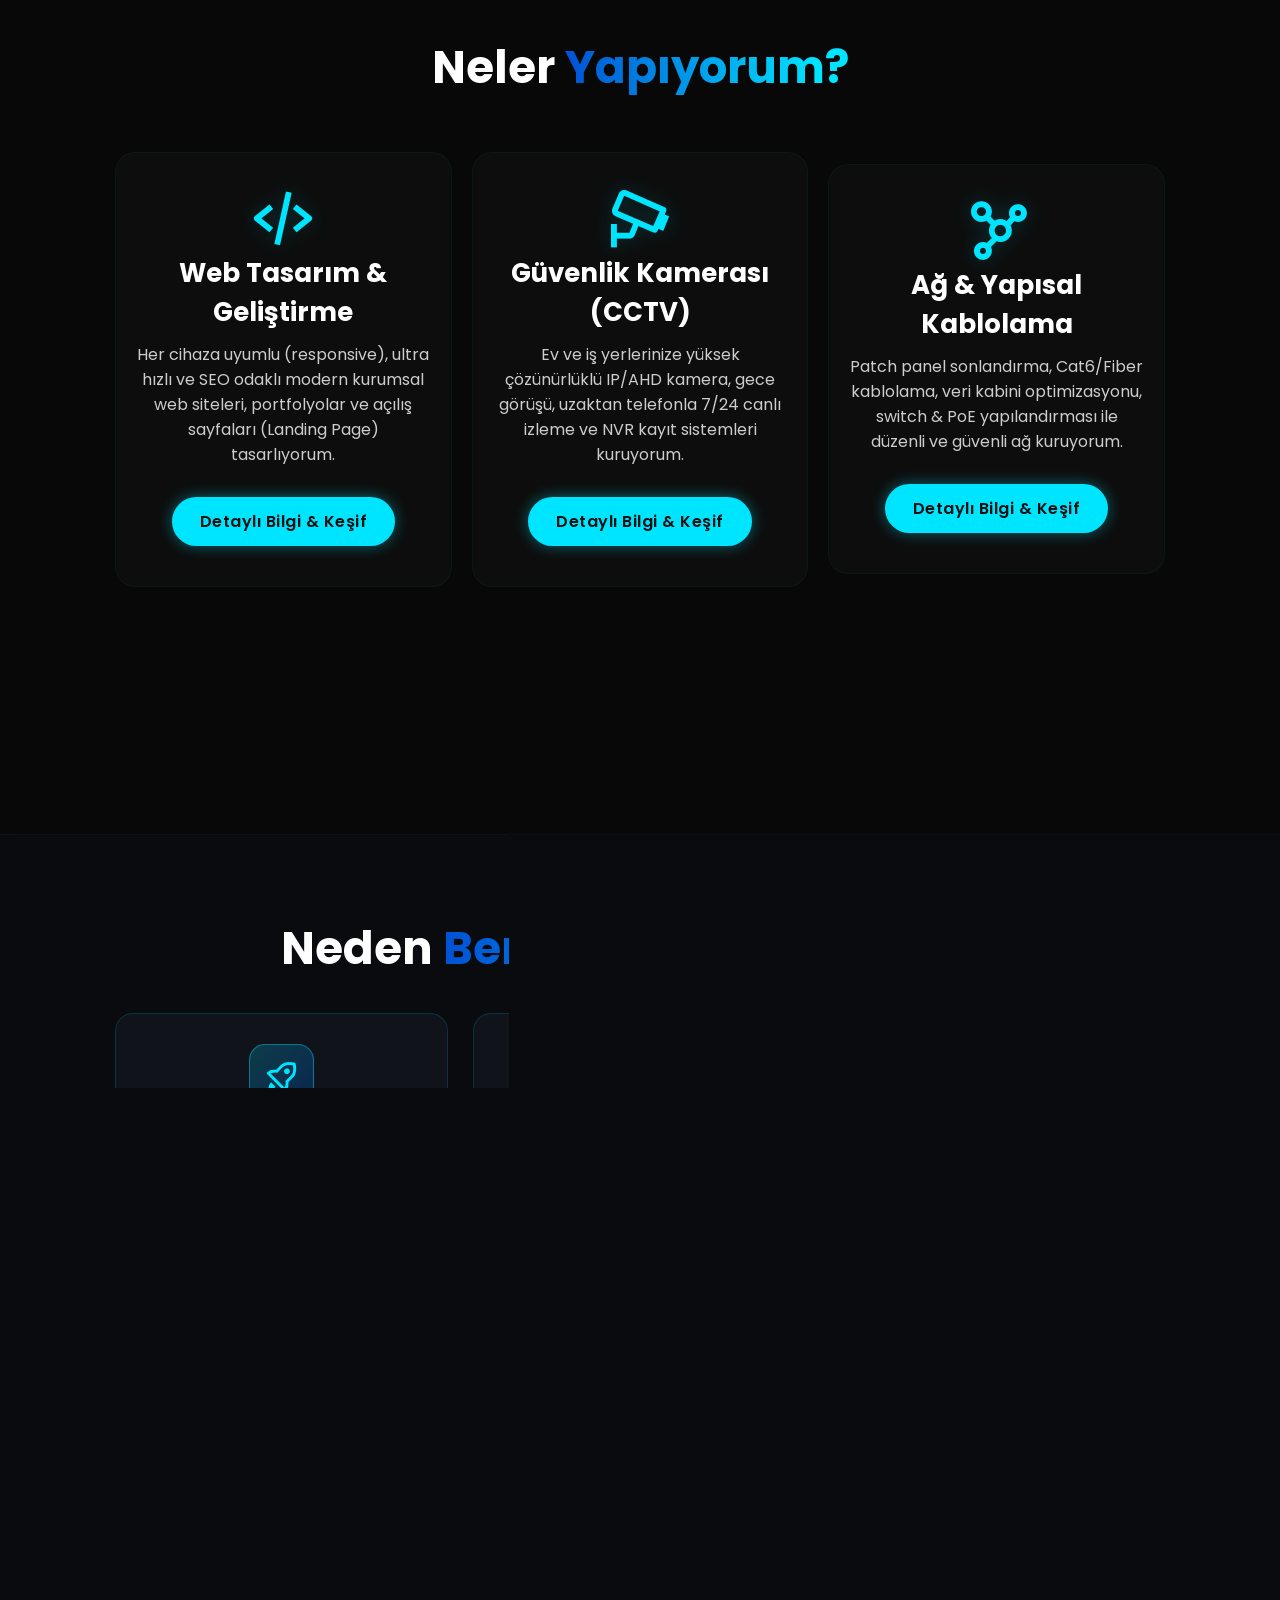
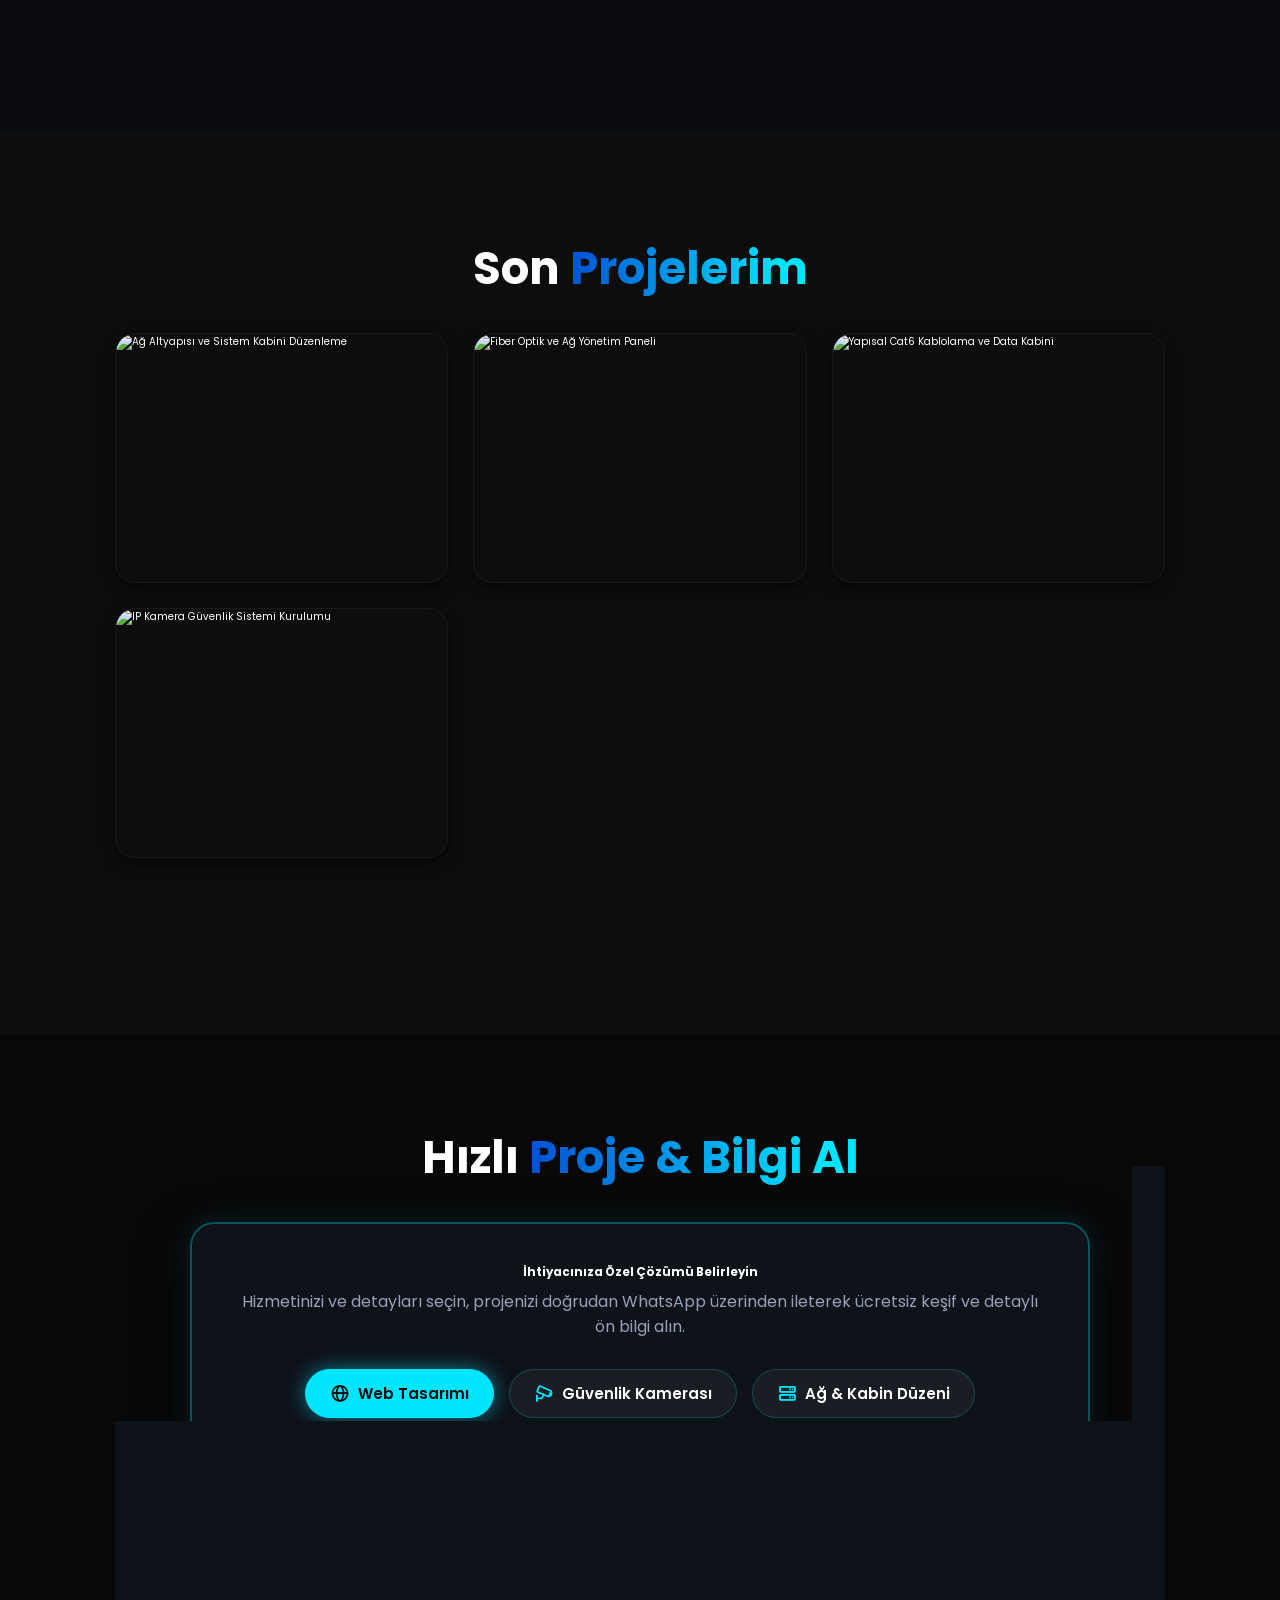
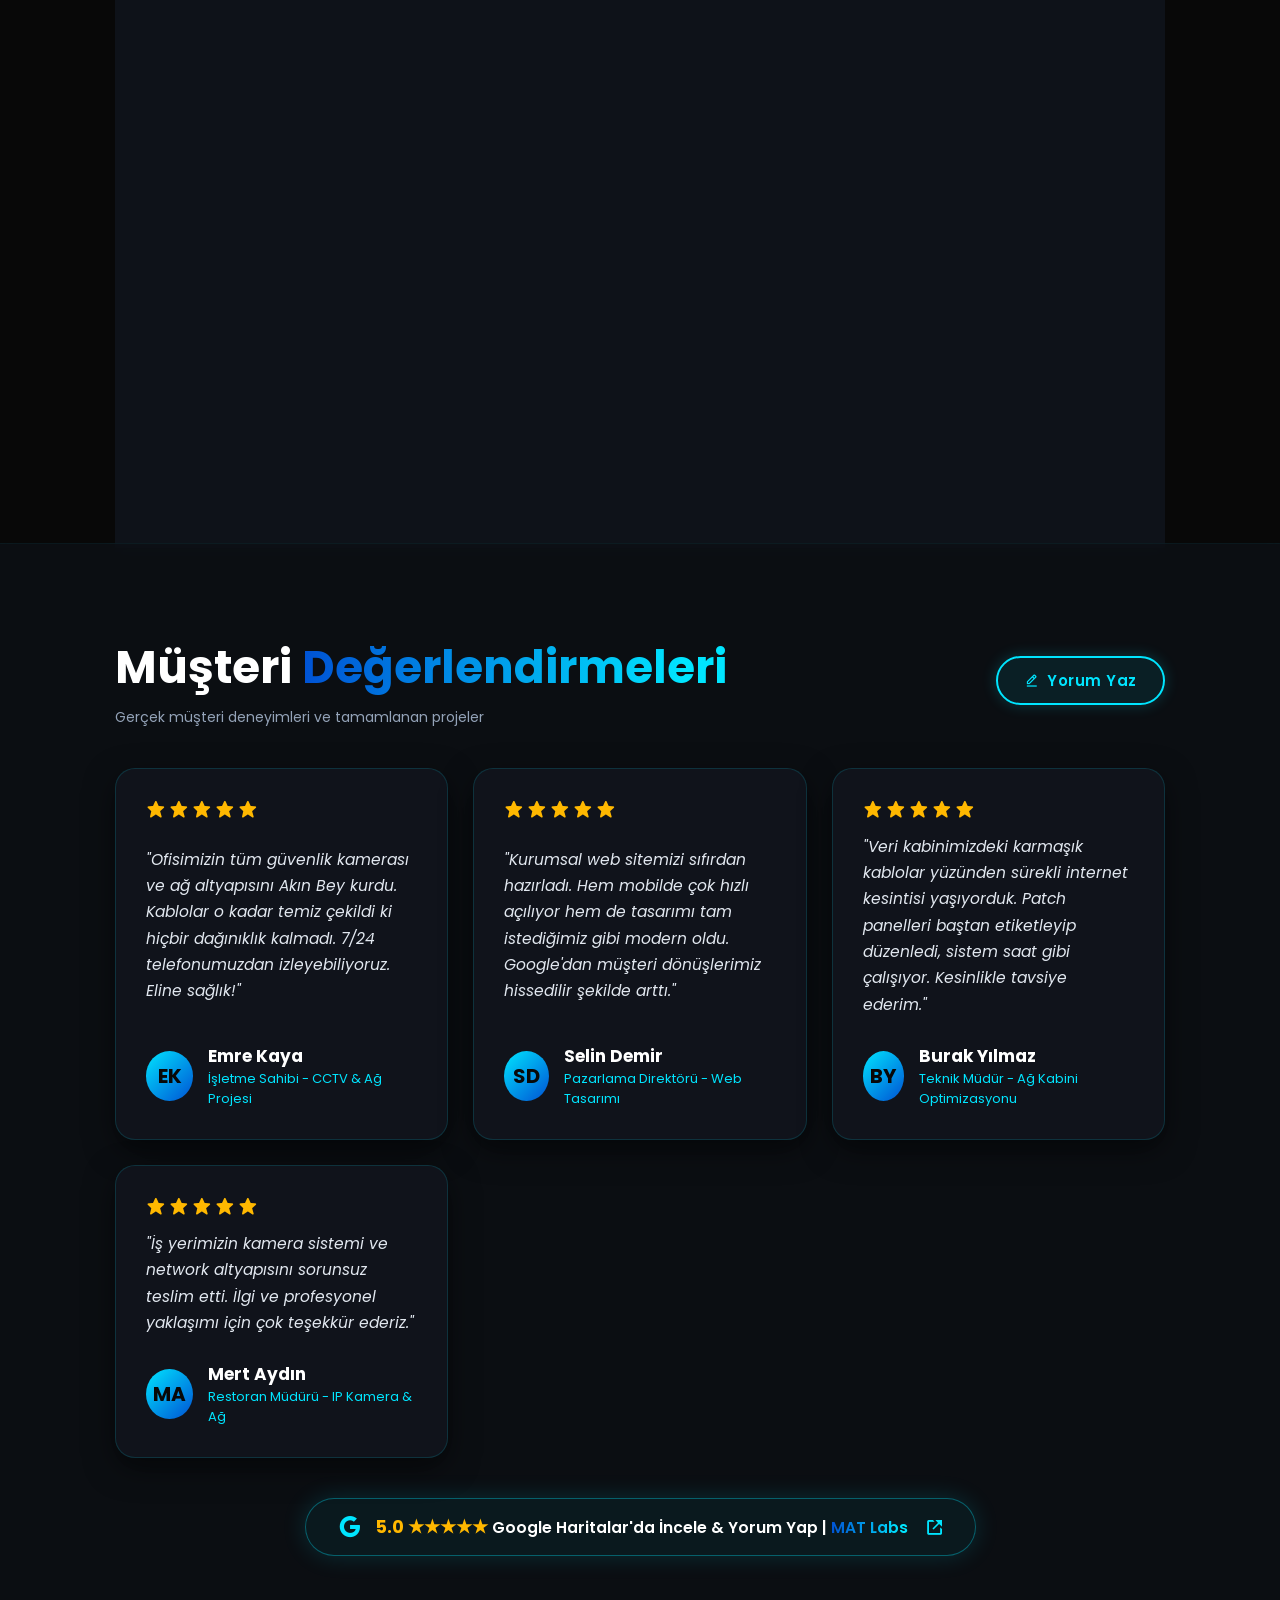
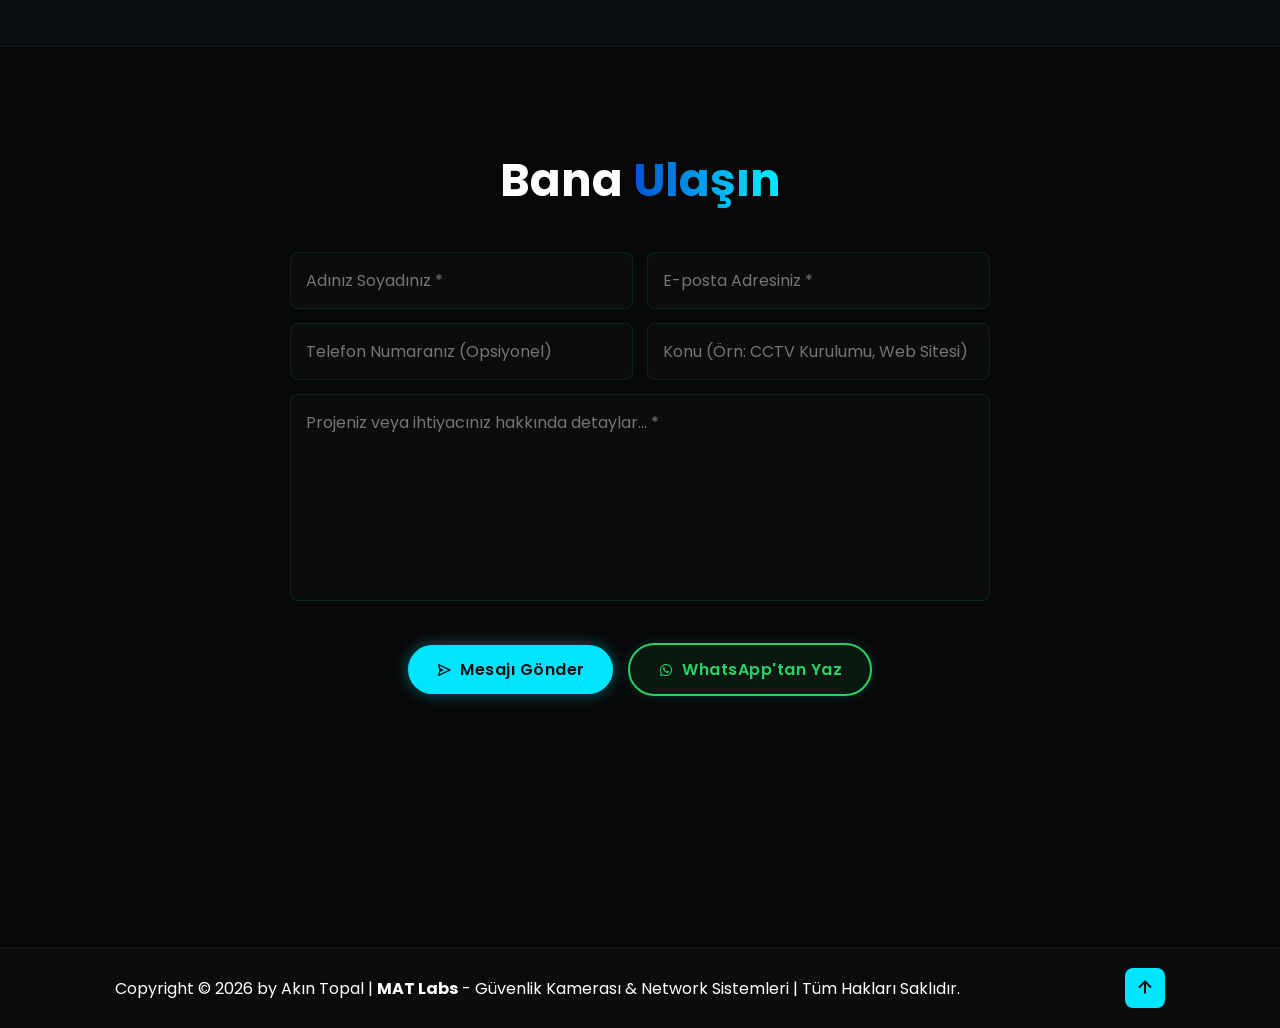
==== commit 853961b7: "Update: Add TR/EN/RU language support and consultative inquiry format" ====
--- a/Websitem/index.html
+++ b/Websitem/index.html
@@ -33,7 +33,6 @@
     <link rel="icon" type="image/png" href="akintopal/A.t1.png">
     
     <link rel="preconnect" href="https://fonts.googleapis.com">
-    <link rel="preconnect" href="https://fonts.gstatic.com" crossorigin>
     <link href="https://fonts.googleapis.com/css2?family=Poppins:wght@400;500;600;700;800&display=swap" rel="stylesheet">
     
     <link href='https://unpkg.com/boxicons@2.1.4/css/boxicons.min.css' rel='stylesheet'>
@@ -62,7 +61,7 @@
             "Siber Güvenlik"
           ],
           "sameAs": [
-            "https://www.linkedin.com/in/akın-topal-8bbb0b389/",
+            "https://www.linkedin.com/in/ak%C4%B1n-topal-8bbb0b389/",
             "https://github.com/ak1n-lab",
             "https://instagram.com/akintopalll",
             "https://twitter.com/akintopalll",
@@ -93,7 +92,7 @@
           },
           "sameAs": [
             "https://share.google/FmD3PsVkEpFHqRebX",
-            "https://www.linkedin.com/in/akın-topal-8bbb0b389/",
+            "https://www.linkedin.com/in/ak%C4%B1n-topal-8bbb0b389/",
             "https://github.com/ak1n-lab",
             "https://instagram.com/akintopalll"
           ],
@@ -242,6 +241,35 @@
             color: var(--main-color);
             cursor: pointer;
             display: none;
+        }
+
+        /* DİL SEÇİCİ (LANG SWITCHER) */
+        .lang-switcher {
+            display: inline-flex;
+            align-items: center;
+            gap: 0.4rem;
+            background: rgba(16, 20, 28, 0.85);
+            padding: 0.4rem 0.8rem;
+            border-radius: 2rem;
+            border: 1px solid rgba(0, 229, 255, 0.25);
+            backdrop-filter: blur(8px);
+        }
+        .lang-btn {
+            background: transparent;
+            color: #94a3b8;
+            font-size: 1.3rem;
+            font-weight: 700;
+            cursor: pointer;
+            padding: 0.3rem 0.9rem;
+            border-radius: 1.2rem;
+            transition: all 0.3s ease;
+            outline: none;
+            border: none;
+        }
+        .lang-btn.active, .lang-btn:hover {
+            background: var(--main-color);
+            color: #080808;
+            box-shadow: 0 0 10px rgba(0, 229, 255, 0.4);
         }
 
         /* GENEL BUTON STİLİ */
@@ -1630,31 +1658,40 @@
 
     <header class="header">
         <a href="#home" class="logo">Akın <span class="gradient-text">Topal</span></a>
-        <i class="bx bx-menu" id="menu-icon"></i> 
+        
         <nav class="navbar">
-            <a href="#home" class="active">Ana Sayfa</a>
-            <a href="#about">Hakkımda</a>
-            <a href="#services">Hizmetler</a>
-            <a href="#why-us">Neden Ben?</a>
-            <a href="#projects">Projeler</a>
-            <a href="#calculator">Fiyat Hesapla</a>
-            <a href="#testimonials">Yorumlar</a>
-            <a href="#contact">İletişim</a>
+            <a href="#home" class="active" data-i18n="nav_home">Ana Sayfa</a>
+            <a href="#about" data-i18n="nav_about">Hakkımda</a>
+            <a href="#services" data-i18n="nav_services">Hizmetler</a>
+            <a href="#why-us" data-i18n="nav_why">Neden Ben?</a>
+            <a href="#projects" data-i18n="nav_projects">Projeler</a>
+            <a href="#calculator" data-i18n="nav_calc">Bilgi Al</a>
+            <a href="#testimonials" data-i18n="nav_testimonials">Yorumlar</a>
+            <a href="#contact" data-i18n="nav_contact">İletişim</a>
         </nav>
+
+        <div style="display: flex; align-items: center; gap: 1.5rem;">
+            <div class="lang-switcher">
+                <button class="lang-btn active" data-lang="tr">TR</button>
+                <button class="lang-btn" data-lang="en">EN</button>
+                <button class="lang-btn" data-lang="ru">RU</button>
+            </div>
+            <i class="bx bx-menu" id="menu-icon"></i> 
+        </div>
     </header>
 
     <section class="home" id="home">
         <div class="home-content reveal-on-scroll">
-            <div class="hero-badge-tag"><i class='bx bxs-circle pulse-dot'></i> IT Specialist & Sistem Çözümleri | KKTC</div>
-            <h1>Merhaba, ben <span class="gradient-text">Akın Topal</span></h1>
-            <h3>Ben bir <span class="typing-text gradient-text"></span><span class="typing-cursor">|</span></h3>
-            <p>KKTC genelinde modern web siteleri tasarlıyor, ev ve iş yerlerine yüksek çözünürlüklü güvenlik kamerası (CCTV) sistemleri kuruyor ve kurumsal ağ altyapılarını optimize ediyorum.</p>
+            <div class="hero-badge-tag" data-i18n="hero_badge"><i class='bx bxs-circle pulse-dot'></i> IT Specialist & Sistem Çözümleri | KKTC</div>
+            <h1 data-i18n="hero_heading">Merhaba, ben <span class="gradient-text">Akın Topal</span></h1>
+            <h3><span data-i18n="hero_iam">Ben bir</span> <span class="typing-text gradient-text"></span><span class="typing-cursor">|</span></h3>
+            <p data-i18n="hero_desc">KKTC genelinde modern web siteleri tasarlıyor, ev ve iş yerlerine yüksek çözünürlüklü güvenlik kamerası (CCTV) sistemleri kuruyor ve kurumsal ağ altyapılarını optimize ediyorum.</p>
             <div class="hero-action-buttons">
-                <a href="#calculator" class="btn btn-primary"><i class='bx bx-calculator'></i> Hızlı Fiyat Hesapla</a>
-                <a href="#contact" class="btn btn-outline"><i class='bx bx-paper-plane'></i> İletişime Geç</a>
+                <a href="#calculator" class="btn btn-primary"><i class='bx bx-info-circle'></i> <span data-i18n="hero_btn_calc">Hızlı Bilgi Al</span></a>
+                <a href="#contact" class="btn btn-outline"><i class='bx bx-paper-plane'></i> <span data-i18n="hero_btn_contact">İletişime Geç</span></a>
             </div>
             <div class="social-icon">
-                <a href="https://www.linkedin.com/in/akın-topal-8bbb0b389/" target="_blank" title="LinkedIn"><i class='bx bxl-linkedin'></i></a>
+                <a href="https://www.linkedin.com/in/ak%C4%B1n-topal-8bbb0b389/" target="_blank" title="LinkedIn"><i class='bx bxl-linkedin'></i></a>
                 <a href="https://github.com/ak1n-lab" target="_blank" title="GitHub"><i class='bx bxl-github'></i></a>
                 <a href="https://twitter.com/akintopalll" target="_blank" title="Twitter"><i class='bx bxl-twitter'></i></a>
                 <a href="https://instagram.com/akintopalll" target="_blank" title="Instagram"><i class='bx bxl-instagram'></i></a>
@@ -1666,7 +1703,7 @@
                 <div class="cyber-ring-outer"></div>
                 <div class="cyber-ring-inner"></div>
                 <div class="avatar-image-box">
-                    <img src="akintopal/akin-topal-profil.jpg" alt="Akın Topal Portre">
+                    <img src="akintopal/akin-topal-profil.jpg" alt="Akın Topal - IT Specialist & Güvenlik Sistemleri Uzmanı" width="400" height="400" fetchpriority="high">
                 </div>
                 
                 <!-- Süzülen Cam (Glassmorphism) Rozetler -->
@@ -1793,61 +1830,61 @@
     </section>
 
     <section class="services" id="services">
-        <h2 class="heading">Neler <span class="gradient-text">Yapıyorum?</span></h2>
+        <h2 class="heading" data-i18n="services_heading">Neler <span class="gradient-text">Yapıyorum?</span></h2>
         <div class="services-container">
             <div class="service-box reveal-on-scroll">
                 <i class='bx bx-code-alt'></i>
-                <h3>Web Tasarım & Geliştirme</h3>
-                <p>Her cihaza uyumlu (responsive), ultra hızlı ve SEO odaklı modern kurumsal web siteleri, portfolyolar ve açılış sayfaları (Landing Page) tasarlıyorum.</p>
-                <a href="#calculator" class="btn">Fiyat Hesapla</a>
+                <h3 data-i18n="service_web_title">Web Tasarım & Geliştirme</h3>
+                <p data-i18n="service_web_desc">Her cihaza uyumlu (responsive), ultra hızlı ve SEO odaklı modern kurumsal web siteleri, portfolyolar ve açılış sayfaları (Landing Page) tasarlıyorum.</p>
+                <a href="#calculator" class="btn" data-i18n="service_btn">Detaylı Bilgi & Keşif</a>
             </div>
             <div class="service-box reveal-on-scroll">
                 <i class='bx bx-cctv'></i>
-                <h3>Güvenlik Kamerası (CCTV)</h3>
-                <p>Ev ve iş yerlerinize yüksek çözünürlüklü IP/AHD kamera, gece görüşü, uzaktan telefonla 7/24 canlı izleme ve NVR kayıt sistemleri kuruyorum.</p>
-                <a href="#calculator" class="btn">Fiyat Hesapla</a>
+                <h3 data-i18n="service_cctv_title">Güvenlik Kamerası (CCTV)</h3>
+                <p data-i18n="service_cctv_desc">Ev ve iş yerlerinize yüksek çözünürlüklü IP/AHD kamera, gece görüşü, uzaktan telefonla 7/24 canlı izleme ve NVR kayıt sistemleri kuruyorum.</p>
+                <a href="#calculator" class="btn" data-i18n="service_btn">Detaylı Bilgi & Keşif</a>
             </div>
             <div class="service-box reveal-on-scroll">
                 <i class='bx bx-network-chart'></i>
-                <h3>Ağ & Yapısal Kablolama</h3>
-                <p>Patch panel sonlandırma, Cat6/Fiber kablolama, veri kabini optimizasyonu, switch & PoE yapılandırması ile düzenli ve güvenli ağ kuruyorum.</p>
-                <a href="#calculator" class="btn">Fiyat Hesapla</a>
+                <h3 data-i18n="service_net_title">Ağ & Yapısal Kablolama</h3>
+                <p data-i18n="service_net_desc">Patch panel sonlandırma, Cat6/Fiber kablolama, veri kabini optimizasyonu, switch & PoE yapılandırması ile düzenli ve güvenli ağ kuruyorum.</p>
+                <a href="#calculator" class="btn" data-i18n="service_btn">Detaylı Bilgi & Keşif</a>
             </div>
         </div>
     </section>
 
     <!-- --- NEDEN BENİMLE ÇALIŞMALISINIZ (GÜVEN & GARANTİ KARTLARI) --- -->
     <section class="why-us" id="why-us">
-        <h2 class="heading">Neden <span class="gradient-text">Benimle Çalışmalısınız?</span></h2>
+        <h2 class="heading" data-i18n="why_heading">Neden <span class="gradient-text">Benimle Çalışmalısınız?</span></h2>
         <div class="why-us-grid">
             <div class="why-card reveal-on-scroll">
                 <div class="why-icon"><i class='bx bx-rocket'></i></div>
-                <h3>Hızlı Teslimat</h3>
-                <p>Web projelerinizi ve kamera kurulumlarınızı söz verdiğimiz günde, gecikme olmadan eksiksiz teslim ediyorum.</p>
+                <h3 data-i18n="why_fast_title">Hızlı Teslimat</h3>
+                <p data-i18n="why_fast_desc">Web projelerinizi ve kamera kurulumlarınızı söz verdiğimiz günde, gecikme olmadan eksiksiz teslim ediyorum.</p>
             </div>
             <div class="why-card reveal-on-scroll">
                 <div class="why-icon"><i class='bx bx-wrench'></i></div>
-                <h3>1 Yıl Ücretsiz Destek</h3>
-                <p>Kurulum veya teslimat sonrası teknik destek ve sistem kontrolleri ile her zaman yanınızdayım.</p>
+                <h3 data-i18n="why_support_title">1 Yıl Ücretsiz Destek</h3>
+                <p data-i18n="why_support_desc">Kurulum veya teslimat sonrası teknik destek ve sistem kontrolleri ile her zaman yanınızdayım.</p>
             </div>
             <div class="why-card reveal-on-scroll">
                 <div class="why-icon"><i class='bx bx-search-alt'></i></div>
-                <h3>Ücretsiz Keşif & Danışmanlık</h3>
-                <p>İş yeriniz veya eviniz için ihtiyacınıza en uygun, bütçe dostu çözümü yerinde tespit ediyorum.</p>
+                <h3 data-i18n="why_free_title">Ücretsiz Keşif & Danışmanlık</h3>
+                <p data-i18n="why_free_desc">İş yeriniz veya eviniz için ihtiyacınıza en uygun, bütçe dostu çözümü yerinde tespit ediyorum.</p>
             </div>
             <div class="why-card reveal-on-scroll">
                 <div class="why-icon"><i class='bx bx-check-shield'></i></div>
-                <h3>%100 Güvenlik & Gizlilik</h3>
-                <p>Siber güvenlik standartlarına uygun, şifrelenmiş ve dış müdahalelere kapalı altyapılar kuruyorum.</p>
+                <h3 data-i18n="why_sec_title">%100 Güvenlik & Gizlilik</h3>
+                <p data-i18n="why_sec_desc">Siber güvenlik standartlarına uygun, şifrelenmiş ve dış müdahalelere kapalı altyapılar kuruyorum.</p>
             </div>
         </div>
     </section>
 
     <section class="projects" id="projects">
-        <h2 class="heading">Son <span class="gradient-text">Projelerim</span></h2>
+        <h2 class="heading" data-i18n="projects_heading">Son <span class="gradient-text">Projelerim</span></h2>
         <div class="projects-container">
             <div class="project-box reveal-on-scroll">
-                <img src="projeler/after.jpg" alt="Proje 1">
+                <img src="projeler/after.jpg" alt="Ağ Altyapısı ve Sistem Kabini Düzenleme" loading="lazy" decoding="async">
                 <div class="project-layer">
                     <h4>Ağ Altyapısı Düzenleme</h4>
                     <p>Müşteri isteğine özel kabin öncesi ve sonrası</p>
@@ -1863,7 +1900,7 @@
             </div>
 
             <div class="project-box reveal-on-scroll">
-                <img src="projeler/cctv.jpg" alt="Proje 2">
+                <img src="projeler/cctv.jpg" alt="Fiber Optik ve Ağ Yönetim Paneli" loading="lazy" decoding="async">
                 <div class="project-layer">
                     <h4>Fiber Optik ve Ağ Kabini Düzenleme</h4>
                     <p>Kurumsal Ağ Kabini Optimizasyonu</p>
@@ -1878,7 +1915,7 @@
             </div>
 
             <div class="project-box reveal-on-scroll">
-                <img src="projeler/sapkali.jpg" alt="Proje 3">
+                <img src="projeler/sapkali.jpg" alt="Yapısal Cat6 Kablolama ve Data Kabini" loading="lazy" decoding="async">
                 <div class="project-layer">
                     <h4>Yapısal Kablolama ve Altyapı</h4>
                     <p>Data Sistem Kabini Düzeni</p>
@@ -1893,7 +1930,7 @@
             </div>
 
             <div class="project-box reveal-on-scroll">
-                <img src="projeler/akincctv.jpg" alt="Proje 4">
+                <img src="projeler/akincctv.jpg" alt="IP Kamera Güvenlik Sistemi Kurulumu" loading="lazy" decoding="async">
                 <div class="project-layer">
                     <h4>IP Kamera Sistemi Kurulumu</h4>
                     <p>7/24 Kesintisiz Güvenlik Kamera Projesi</p>
@@ -1909,25 +1946,25 @@
         </div>
     </section>
 
-    <!-- --- İNTERAKTİF FİYAT & TEKLİF HESAPLAYICI (LEAD MAGNET) --- -->
+    <!-- --- İNTERAKTİF PROJE KEŞİF & BİLGİ ALMA (LEAD MAGNET) --- -->
     <section class="calculator-section" id="calculator">
-        <h2 class="heading">Hızlı <span class="gradient-text">Fiyat Hesapla</span></h2>
+        <h2 class="heading" data-i18n="calc_heading">Hızlı <span class="gradient-text">Proje & Bilgi Al</span></h2>
         <div class="calculator-box reveal-on-scroll">
             <div class="calc-header">
-                <h3>İhtiyacınıza Özel Ön Teklifinizi Oluşturun</h3>
-                <p>Hizmetinizi ve detayları seçin, anında tahmini bütçeyi görüp WhatsApp'tan bana iletin.</p>
+                <h3 data-i18n="calc_subheading">İhtiyacınıza Özel Çözümü Belirleyin</h3>
+                <p data-i18n="calc_desc">Hizmetinizi ve detayları seçin, projenizi doğrudan WhatsApp üzerinden ileterek ücretsiz keşif ve detaylı ön bilgi alın.</p>
             </div>
 
             <!-- Kategori Sekmeleri -->
             <div class="calc-tabs">
-                <button class="calc-tab-btn active" data-service="web"><i class='bx bx-globe'></i> Web Tasarımı</button>
-                <button class="calc-tab-btn" data-service="cctv"><i class='bx bx-cctv'></i> Güvenlik Kamerası</button>
-                <button class="calc-tab-btn" data-service="network"><i class='bx bx-server'></i> Ağ & Kabin Düzeni</button>
+                <button class="calc-tab-btn active" data-service="web"><i class='bx bx-globe'></i> <span data-i18n="tab_web">Web Tasarımı</span></button>
+                <button class="calc-tab-btn" data-service="cctv"><i class='bx bx-cctv'></i> <span data-i18n="tab_cctv">Güvenlik Kamerası</span></button>
+                <button class="calc-tab-btn" data-service="network"><i class='bx bx-server'></i> <span data-i18n="tab_network">Ağ & Kabin Düzeni</span></button>
             </div>
 
             <!-- Adım 1: Seçenekler -->
             <div class="calc-content-area">
-                <div class="calc-step-title" id="calc-step-title">1. Proje Türünü Seçin:</div>
+                <div class="calc-step-title" id="calc-step-title" data-i18n="calc_step_title">1. Proje Kapsamını Seçin:</div>
                 <div class="calc-options-grid" id="calc-options-container">
                     <!-- JavaScript ile dinamik dolacak -->
                 </div>
@@ -1936,11 +1973,11 @@
             <!-- Sonuç Kutusu -->
             <div class="calc-result-box">
                 <div class="calc-result-info">
-                    <h4>Tahmini Bütçe & Paket Aralığı:</h4>
-                    <div class="calc-result-price" id="calc-price-display">₺7.500 - ₺12.000</div>
+                    <h4 data-i18n="calc_status_title">Hizmet Kapsamı & Süreç:</h4>
+                    <div class="calc-result-price" id="calc-price-display" style="font-size: 2.2rem;">Ücretsiz Keşif & Özel Projelendirme</div>
                 </div>
                 <a href="#" class="calc-whatsapp-btn" id="calc-send-whatsapp" target="_blank">
-                    <i class='bx bxl-whatsapp'></i> Bu Teklifi WhatsApp'a Gönder
+                    <i class='bx bxl-whatsapp'></i> <span data-i18n="calc_btn">WhatsApp'tan Bilgi & Keşif İste</span>
                 </a>
             </div>
         </div>
@@ -1959,7 +1996,7 @@
         </div>
 
         <div class="testimonials-grid" id="testimonials-grid">
-            <div class="testimonial-card reveal-on-scroll">
+            <div class="testimonial-card reveal-on-scroll revealed" style="opacity: 1; transform: translateY(0);">
                 <div class="stars">
                     <i class='bx bxs-star'></i><i class='bx bxs-star'></i><i class='bx bxs-star'></i><i class='bx bxs-star'></i><i class='bx bxs-star'></i>
                 </div>
@@ -1973,7 +2010,7 @@
                 </div>
             </div>
 
-            <div class="testimonial-card reveal-on-scroll">
+            <div class="testimonial-card reveal-on-scroll revealed" style="opacity: 1; transform: translateY(0);">
                 <div class="stars">
                     <i class='bx bxs-star'></i><i class='bx bxs-star'></i><i class='bx bxs-star'></i><i class='bx bxs-star'></i><i class='bx bxs-star'></i>
                 </div>
@@ -1987,7 +2024,7 @@
                 </div>
             </div>
 
-            <div class="testimonial-card reveal-on-scroll">
+            <div class="testimonial-card reveal-on-scroll revealed" style="opacity: 1; transform: translateY(0);">
                 <div class="stars">
                     <i class='bx bxs-star'></i><i class='bx bxs-star'></i><i class='bx bxs-star'></i><i class='bx bxs-star'></i><i class='bx bxs-star'></i>
                 </div>
@@ -2001,7 +2038,7 @@
                 </div>
             </div>
 
-            <div class="testimonial-card reveal-on-scroll">
+            <div class="testimonial-card reveal-on-scroll revealed" style="opacity: 1; transform: translateY(0);">
                 <div class="stars">
                     <i class='bx bxs-star'></i><i class='bx bxs-star'></i><i class='bx bxs-star'></i><i class='bx bxs-star'></i><i class='bx bxs-star'></i>
                 </div>
@@ -2013,7 +2050,7 @@
                         <span>Restoran Müdürü - IP Kamera & Ağ</span>
                     </div>
                 </div>    
-            </div>
+            </div>   
         </div>
 
         <!-- GOOGLE İŞLETME PROFİLİ DOĞRULAMA ROZETİ -->
@@ -2072,17 +2109,27 @@
 
     <section class="contact" id="contact">
         <h2 class="heading">Bana <span class="gradient-text">Ulaşın</span></h2>
-        <form action="https://formspree.io/f/xyznnopk" method="POST">
+        <form id="contact-form" class="reveal-on-scroll">
             <div class="input-box">
-                <input type="text" name="Ad Soyad" placeholder="Adınız Soyadınız" required>
-                <input type="email" name="E-posta" placeholder="E-posta Adresiniz" required>
+                <input type="text" id="contact-name" name="name" placeholder="Adınız Soyadınız *" required>
+                <input type="email" id="contact-email" name="email" placeholder="E-posta Adresiniz *" required>
             </div>
             <div class="input-box">
-                <input type="number" name="Telefon" placeholder="Telefon Numaranız">
-                <input type="text" name="Konu" placeholder="Konu">
-            </div>
-            <textarea name="Mesaj" cols="30" rows="10" placeholder="Mesajınız..." required></textarea>
-            <input type="submit" value="Mesajı Gönder" class="btn">
+                <input type="tel" id="contact-phone" name="phone" placeholder="Telefon Numaranız (Opsiyonel)">
+                <input type="text" id="contact-subject" name="subject" placeholder="Konu (Örn: CCTV Kurulumu, Web Sitesi)">
+            </div>
+            <textarea id="contact-message" name="message" cols="30" rows="7" placeholder="Projeniz veya ihtiyacınız hakkında detaylar... *" required></textarea>
+            
+            <div id="contact-status-msg" style="display: none; font-size: 1.45rem; padding: 1.4rem; border-radius: 0.8rem; margin: 1.5rem 0; text-align: center;"></div>
+            
+            <div style="display: flex; justify-content: center; gap: 1.5rem; align-items: center; flex-wrap: wrap; margin-top: 1rem;">
+                <button type="submit" id="contact-submit-btn" class="btn">
+                    <i class='bx bx-send'></i> Mesajı Gönder
+                </button>
+                <a href="https://wa.me/905338849748?text=Merhaba%20Ak%C4%B1n%20Bey,%20web%20siteniz%20%C3%BCzerinden%20size%20ula%C5%9F%C4%B1yorum." target="_blank" class="btn btn-outline" style="border-color: #25D366; color: #25D366; background: rgba(37,211,102,0.08);">
+                    <i class='bx bxl-whatsapp'></i> WhatsApp'tan Yaz
+                </a>
+            </div>
         </form>
     </section>
 
@@ -2517,34 +2564,219 @@
 
 
             // ==========================================
-            // 9. İNTERAKTİF FİYAT & TEKLİF HESAPLAYICI MOTORU
+            // 9. DİL DEĞİŞTİRİCİ & SÖZLÜK (TR / EN / RU)
+            // ==========================================
+            const translations = {
+                tr: {
+                    nav_home: "Ana Sayfa", nav_about: "Hakkımda", nav_services: "Hizmetler",
+                    nav_why: "Neden Ben?", nav_projects: "Projeler", nav_calc: "Bilgi Al",
+                    nav_testimonials: "Yorumlar", nav_contact: "İletişim",
+                    hero_badge: "<i class='bx bxs-circle pulse-dot'></i> IT Specialist & Sistem Çözümleri | KKTC",
+                    hero_heading: "Merhaba, ben <span class='gradient-text'>Akın Topal</span>",
+                    hero_iam: "Ben bir",
+                    hero_desc: "KKTC genelinde modern web siteleri tasarlıyor, ev ve iş yerlerine yüksek çözünürlüklü güvenlik kamerası (CCTV) sistemleri kuruyor ve kurumsal ağ altyapılarını optimize ediyorum.",
+                    hero_btn_calc: "Hızlı Bilgi Al",
+                    hero_btn_contact: "İletişime Geç",
+                    services_heading: "Neler <span class='gradient-text'>Yapıyorum?</span>",
+                    service_web_title: "Web Tasarım & Geliştirme",
+                    service_web_desc: "Her cihaza uyumlu (responsive), ultra hızlı ve SEO odaklı modern kurumsal web siteleri, portfolyolar ve açılış sayfaları (Landing Page) tasarlıyorum.",
+                    service_cctv_title: "Güvenlik Kamerası (CCTV)",
+                    service_cctv_desc: "Ev ve iş yerlerinize yüksek çözünürlüklü IP/AHD kamera, gece görüşü, uzaktan telefonla 7/24 canlı izleme ve NVR kayıt sistemleri kuruyorum.",
+                    service_net_title: "Ağ & Yapısal Kablolama",
+                    service_net_desc: "Patch panel sonlandırma, Cat6/Fiber kablolama, veri kabini optimizasyonu, switch & PoE yapılandırması ile düzenli ve güvenli ağ kuruyorum.",
+                    service_btn: "Detaylı Bilgi & Keşif",
+                    why_heading: "Neden <span class='gradient-text'>Benimle Çalışmalısınız?</span>",
+                    why_fast_title: "Hızlı Teslimat",
+                    why_fast_desc: "Web projelerinizi ve kamera kurulumlarınızı söz verdiğimiz günde, gecikme olmadan eksiksiz teslim ediyorum.",
+                    why_support_title: "1 Yıl Ücretsiz Destek",
+                    why_support_desc: "Kurulum veya teslimat sonrası teknik destek ve sistem kontrolleri ile her zaman yanınızdayım.",
+                    why_free_title: "Ücretsiz Keşif & Danışmanlık",
+                    why_free_desc: "İş yeriniz veya eviniz için ihtiyacınıza en uygun, bütçe dostu çözümü yerinde tespit ediyorum.",
+                    why_sec_title: "%100 Güvenlik & Gizlilik",
+                    why_sec_desc: "Siber güvenlik standartlarına uygun, şifrelenmiş ve dış müdahalelere kapalı altyapılar kuruyorum.",
+                    projects_heading: "Son <span class='gradient-text'>Projelerim</span>",
+                    calc_heading: "Hızlı <span class='gradient-text'>Proje & Bilgi Al</span>",
+                    calc_subheading: "İhtiyacınıza Özel Çözümü Belirleyin",
+                    calc_desc: "Hizmetinizi ve detayları seçin, projenizi doğrudan WhatsApp üzerinden ileterek ücretsiz keşif ve detaylı ön bilgi alın.",
+                    tab_web: "Web Tasarımı",
+                    tab_cctv: "Güvenlik Kamerası",
+                    tab_network: "Ağ & Kabin Düzeni",
+                    calc_step_title: "1. Proje Kapsamını Seçin:",
+                    calc_status_title: "Hizmet Kapsamı & Süreç:",
+                    calc_btn: "WhatsApp'tan Bilgi & Keşif İste",
+                    scope_text: "Ücretsiz Keşif & Özel Projelendirme"
+                },
+                en: {
+                    nav_home: "Home", nav_about: "About", nav_services: "Services",
+                    nav_why: "Why Me?", nav_projects: "Projects", nav_calc: "Get Info",
+                    nav_testimonials: "Reviews", nav_contact: "Contact",
+                    hero_badge: "<i class='bx bxs-circle pulse-dot'></i> IT Specialist & System Solutions | North Cyprus",
+                    hero_heading: "Hello, I am <span class='gradient-text'>Akin Topal</span>",
+                    hero_iam: "I am",
+                    hero_desc: "Designing modern websites, installing high-resolution CCTV security cameras, and optimizing enterprise network cabling infrastructure across North Cyprus.",
+                    hero_btn_calc: "Get Quick Info",
+                    hero_btn_contact: "Contact Me",
+                    services_heading: "What I <span class='gradient-text'>Do?</span>",
+                    service_web_title: "Web Design & Development",
+                    service_web_desc: "Building responsive, ultra-fast and SEO-oriented corporate websites, portfolios, and high-conversion landing pages.",
+                    service_cctv_title: "CCTV & Security Cameras",
+                    service_cctv_desc: "Installing high-definition IP cameras, night vision surveillance, 24/7 mobile live streaming, and secure NVR storage.",
+                    service_net_title: "Network & Structured Cabling",
+                    service_net_desc: "Patch panel termination, Cat6/Fiber cabling, rack cabinet optimization, PoE switches, and robust local networks.",
+                    service_btn: "Get Details & Site Survey",
+                    why_heading: "Why <span class='gradient-text'>Choose Me?</span>",
+                    why_fast_title: "On-Time Delivery",
+                    why_fast_desc: "Delivering your web projects and camera installations on schedule with zero delays.",
+                    why_support_title: "1-Year Free Support",
+                    why_support_desc: "Always by your side with post-installation technical support and regular system health checks.",
+                    why_free_title: "Free Site Survey & Consultation",
+                    why_free_desc: "On-site assessment to determine the most cost-effective and tailored solution for your property.",
+                    why_sec_title: "100% Security & Privacy",
+                    why_sec_desc: "Setting up hardened, encrypted infrastructures compliant with cybersecurity standards.",
+                    projects_heading: "Recent <span class='gradient-text'>Projects</span>",
+                    calc_heading: "Quick <span class='gradient-text'>Project & Consultation</span>",
+                    calc_subheading: "Define the Right Solution for Your Needs",
+                    calc_desc: "Select the service scope you need and forward your project details via WhatsApp for a free survey and preliminary briefing.",
+                    tab_web: "Web Design",
+                    tab_cctv: "CCTV Security",
+                    tab_network: "Network & Cabling",
+                    calc_step_title: "1. Select Project Scope:",
+                    calc_status_title: "Service Format & Process:",
+                    calc_btn: "Request Info & Free Survey via WhatsApp",
+                    scope_text: "Free Site Survey & Custom Planning"
+                },
+                ru: {
+                    nav_home: "Главная", nav_about: "Обо мне", nav_services: "Услуги",
+                    nav_why: "Преимущества", nav_projects: "Проекты", nav_calc: "Консультация",
+                    nav_testimonials: "Отзывы", nav_contact: "Контакты",
+                    hero_badge: "<i class='bx bxs-circle pulse-dot'></i> IT-специалист и системные решения | Северный Кипр",
+                    hero_heading: "Здравствуйте, я <span class='gradient-text'>Акын Топал</span>",
+                    hero_iam: "Я",
+                    hero_desc: "Разработка современных веб-сайтов, монтаж систем IP/CCTV видеонаблюдения и проектирование структурированных сетей по всему Северному Кипру.",
+                    hero_btn_calc: "Узнать подробнее",
+                    hero_btn_contact: "Связаться",
+                    services_heading: "Мои <span class='gradient-text'>Услуги</span>",
+                    service_web_title: "Веб-дизайн и разработка",
+                    service_web_desc: "Создание адаптивных, сверхбыстрых и оптимизированных под поисковые системы корпоративных сайтов и лендингов.",
+                    service_cctv_title: "Видеонаблюдение (CCTV)",
+                    service_cctv_desc: "Установка IP-камер высокой четкости, ночной съемки, удаленного доступа 24/7 и надежных NVR-видеорегистраторов.",
+                    service_net_title: "СКС и Сетевая Инфраструктура",
+                    service_net_desc: "Монтаж патч-панелей, прокладка кабеля Cat6/Оптики, наведение порядка в серверных шкафах и настройка PoE коммутаторов.",
+                    service_btn: "Получить расчет и консультацию",
+                    why_heading: "Почему <span class='gradient-text'>Выбирают Меня?</span>",
+                    why_fast_title: "Точно в срок",
+                    why_fast_desc: "Сдача веб-сайтов и систем видеонаблюдения точно в оговоренные сроки без задержек.",
+                    why_support_title: "1 год бесплатной поддержки",
+                    why_support_desc: "Техническое сопровождение, консультации и проверка стабильности работы систем.",
+                    why_free_title: "Бесплатный выезд и осмотр",
+                    why_free_desc: "Выезд на объект и профессиональный подбор оборудования под ваш бюджет.",
+                    why_sec_title: "100% Защита и конфиденциальность",
+                    why_sec_desc: "Надежные зашифрованные конфигурации с соблюдением стандартов кибербезопасности.",
+                    projects_heading: "Последние <span class='gradient-text'>Проекты</span>",
+                    calc_heading: "Быстрая <span class='gradient-text'>Консультация</span>",
+                    calc_subheading: "Подберите индивидуальное решение для вашего объекта",
+                    calc_desc: "Выберите категорию и отправьте детали в WhatsApp для получения бесплатной консультации и выезда на объект.",
+                    tab_web: "Веб-дизайн",
+                    tab_cctv: "Видеонаблюдение",
+                    tab_network: "Сетевые системы",
+                    calc_step_title: "1. Выберите категорию проекта:",
+                    calc_status_title: "Формат работы:",
+                    calc_btn: "Запросить консультацию в WhatsApp",
+                    scope_text: "Бесплатный выезд на объект и расчет"
+                }
+            };
+
+            let currentLang = localStorage.getItem('site_lang') || 'tr';
+
+            // ==========================================
+            // 10. İNTERAKTİF PROJE KEŞİF & BİLGİ ALMA MOTORU
             // ==========================================
             const calcData = {
                 web: {
-                    title: "1. Web Sitesi İhtiyacınızı Seçin:",
+                    title: { tr: "1. Web Sitesi İhtiyacınızı Seçin:", en: "1. Select Web Service Scope:", ru: "1. Выберите тип веб-сайта:" },
                     options: [
-                        { id: "web_corp", name: "Kurumsal Tanıtım Sitesi", desc: "Mobil uyumlu, 5-7 sayfa, SEO altyapılı ve iletişim formlu modern web sitesi.", price: "₺7.500 - ₺12.000", tag: "Popüler" },
-                        { id: "web_ecom", name: "E-Ticaret & Satış Sitesi", desc: "Kredi kartı/ödeme entegrasyonu, ürün yönetimi, sipariş takibi ve SSL.", price: "₺16.000 - ₺26.000", tag: "Kapsamlı" },
-                        { id: "web_landing", name: "Landing Page & Portfolyo", desc: "Tek sayfa, yüksek dönüşümlü, modern ve hızlı ürün/hizmet tanıtımı.", price: "₺4.500 - ₺7.500", tag: "Hızlı Teslim" },
-                        { id: "web_custom", name: "Özel Web Portalı / Panel", desc: "İşletmenize özel yönetim paneli, veritabanı ve API entegrasyonu.", price: "₺20.000+", tag: "Özel Çözüm" }
+                        { 
+                            id: "web_corp", 
+                            name: { tr: "Kurumsal Tanıtım Sitesi", en: "Corporate Website", ru: "Корпоративный сайт" }, 
+                            desc: { tr: "Mobil uyumlu, 5-7 sayfa, SEO altyapılı ve modern kurumsal web sitesi.", en: "Responsive, 5-7 pages, SEO-optimized modern corporate site.", ru: "Адаптивный сайт компании с SEO-оптимизацией и формой обратной связи." }, 
+                            tag: { tr: "Popüler", en: "Popular", ru: "Популярный" } 
+                        },
+                        { 
+                            id: "web_ecom", 
+                            name: { tr: "E-Ticaret & Satış Sitesi", en: "E-Commerce Store", ru: "Интернет-магазин" }, 
+                            desc: { tr: "Ödeme altyapısı, ürün yönetimi, sipariş takibi ve SSL güvenlik sertifikası.", en: "Payment gateway, catalog management, order tracking, and SSL.", ru: "Прием онлайн-оплаты, каталог товаров, управление заказами и SSL." }, 
+                            tag: { tr: "Kapsamlı", en: "Full-Scale", ru: "Комплексный" } 
+                        },
+                        { 
+                            id: "web_landing", 
+                            name: { tr: "Landing Page & Portfolyo", en: "Landing Page & Portfolio", ru: "Landing Page и Портфолио" }, 
+                            desc: { tr: "Tek sayfa, yüksek dönüşümlü, modern ve ultra hızlı ürün/hizmet tanıtımı.", en: "Single-page, high-converting, modern and ultra-fast presentation.", ru: "Одностраничный сайт с высокой скоростью загрузки и конверсией." }, 
+                            tag: { tr: "Hızlı Teslim", en: "Fast Delivery", ru: "Быстро" } 
+                        },
+                        { 
+                            id: "web_custom", 
+                            name: { tr: "Özel Web Portalı / Panel", en: "Custom Web App / Portal", ru: "Индивидуальный веб-портал" }, 
+                            desc: { tr: "İşletmenize özel yönetim paneli, veritabanı ve API entegrasyonları.", en: "Custom management dashboard, database, and third-party API integration.", ru: "Панель управления, база данных и интеграции под заказ." }, 
+                            tag: { tr: "Özel Çözüm", en: "Custom", ru: "Спецпроект" } 
+                        }
                     ]
                 },
                 cctv: {
-                    title: "1. Güvenlik Kamerası İhtiyacınızı Seçin:",
+                    title: { tr: "1. Güvenlik Kamerası İhtiyacınızı Seçin:", en: "1. Select CCTV Security System:", ru: "1. Выберите систему видеонаблюдения:" },
                     options: [
-                        { id: "cctv_small", name: "2-4 Kameralı Ev / Ofis Paketi", desc: "Gece görüşlü Full HD IP kameralar, NVR kayıt cihazı, HDD ve tam montaj.", price: "₺9.500 - ₺15.000", tag: "Ekonomik" },
-                        { id: "cctv_mid", name: "5-8 Kameralı İş Yeri Paketi", desc: "Geniş açılı IP kameralar, PoE Switch, 7/24 telefon canlı izleme ve kurulum.", price: "₺18.000 - ₺32.000", tag: "En Çok Tercih Edilen" },
-                        { id: "cctv_large", name: "9-16 Kameralı Tesis / Bina", desc: "Yüksek kapasiteli NVR, uzun süreli kayıt depolama, yapısal kablolama.", price: "₺38.000 - ₺65.000", tag: "Tam Güvenlik" },
-                        { id: "cctv_service", name: "Mevcut Sistem Bakım / Yenileme", desc: "Arızalı kamera değişimi, kablo yenileme, kayıt cihazı onarımı ve ayarlar.", price: "₺3.500 - ₺7.500", tag: "Servis" }
+                        { 
+                            id: "cctv_small", 
+                            name: { tr: "Ev / Villa Kamera Kurulumu", en: "Home / Villa CCTV Setup", ru: "Видеонаблюдение для дома/виллы" }, 
+                            desc: { tr: "Gece görüşlü Full HD IP kameralar, NVR kayıt cihazı, HDD ve 7/24 telefon canlı izleme.", en: "Night vision IP cameras, NVR recorder, storage, and 24/7 mobile live stream.", ru: "IP-камеры с ночным видением, NVR-видеорегистратор и удаленный доступ 24/7." }, 
+                            tag: { tr: "Konut Güvenliği", en: "Residential", ru: "Для дома" } 
+                        },
+                        { 
+                            id: "cctv_mid", 
+                            name: { tr: "İş Yeri / Restoran / Ofis Paketi", en: "Business / Office / Restaurant CCTV", ru: "Для офиса, ресторана и магазина" }, 
+                            desc: { tr: "Geniş açılı IP kameralar, PoE Switch, ses kaydı ve kesintisiz kayıt altyapısı.", en: "Wide-angle IP cameras, PoE Switch, audio recording, and reliable monitoring.", ru: "Широкоугольные камеры, PoE-коммутатор, запись звука и непрерывный архив." }, 
+                            tag: { tr: "En Çok Tercih Edilen", en: "Most Popular", ru: "Хит продаж" } 
+                        },
+                        { 
+                            id: "cctv_large", 
+                            name: { tr: "Site / Tesis / Geniş Alan Güvenliği", en: "Complex & Industrial Facility", ru: "Жилые комплексы и предприятия" }, 
+                            desc: { tr: "Yüksek kapasiteli NVR, uzun süreli kayıt depolama ve fiber optik kamera ağı.", en: "High capacity NVR, long-term storage, and fiber optic camera network backbone.", ru: "Высокая емкость архива, оптоволоконная сеть и многокамерная система." }, 
+                            tag: { tr: "Tam Koruma", en: "Enterprise", ru: "Полный охват" } 
+                        },
+                        { 
+                            id: "cctv_service", 
+                            name: { tr: "Mevcut Sistem Bakım / Yenileme", en: "System Maintenance & Repair", ru: "Диагностика и ремонт систем" }, 
+                            desc: { tr: "Arızalı kamera değişimi, kablo yenileme, kayıt cihazı onarımı ve uzaktan erişim ayarları.", en: "Camera replacement, rewiring, NVR troubleshooting, and remote view setup.", ru: "Замена неисправных камер, перепрокладка кабеля и настройка доступа." }, 
+                            tag: { tr: "Teknik Servis", en: "Service", ru: "Сервис" } 
+                        }
                     ]
                 },
                 network: {
-                    title: "1. Ağ & Altyapı İhtiyacınızı Seçin:",
+                    title: { tr: "1. Ağ & Altyapı İhtiyacınızı Seçin:", en: "1. Select Network Infrastructure Solution:", ru: "1. Выберите сетевое решение:" },
                     options: [
-                        { id: "net_rack", name: "Sistem Kabini & Patch Panel Düzeni", desc: "Dağınık kabloların etiketlenip toparlanması, switch ve patch panel montajı.", price: "₺3.500 - ₺7.500", tag: "Hızlı Çözüm" },
-                        { id: "net_cable", name: "Sıfırdan Yapısal Kablolama (Cat6/Fiber)", desc: "Kanal çekimi, priz sonlandırmaları, fiber sonlandırma ve hat testleri.", price: "₺8.500 - ₺19.000", tag: "Altyapı" },
-                        { id: "net_wifi", name: "Kesintisiz Ofis Wi-Fi (Access Point)", desc: "Ölü nokta bırakmayan profesyonel PoE Access Point ve Mesh Wi-Fi kurulumu.", price: "₺4.500 - ₺9.500", tag: "Yüksek Hız" },
-                        { id: "net_security", name: "Kurumsal Ağ Güvenliği & VLAN", desc: "Misafir ağı izolasyonu, firewall, güvenli switch yapılandırması.", price: "₺10.000 - ₺22.000", tag: "Siber Güvenlik" }
+                        { 
+                            id: "net_rack", 
+                            name: { tr: "Sistem Kabini & Patch Panel Düzeni", en: "Server Rack & Patch Panel Organization", ru: "Серверный шкаф и патч-панели" }, 
+                            desc: { tr: "Dağınık kabloların etiketlenip toparlanması, switch ve patch panel montajı.", en: "Labeling, organizing tangled cables, switch and patch panel clean assembly.", ru: "Маркировка кабелей, структурирование и аккуратная сборка шкафа." }, 
+                            tag: { tr: "Optimizasyon", en: "Optimization", ru: "Порядок" } 
+                        },
+                        { 
+                            id: "net_cable", 
+                            name: { tr: "Yapısal Kablolama (Cat6 / Fiber)", en: "Structured Cabling (Cat6 / Fiber)", ru: "СКС (Cat6 / Оптоволокно)" }, 
+                            desc: { tr: "Kanal çekimi, priz sonlandırmaları, fiber sonlandırma ve hat testleri.", en: "Conduit routing, wall jack terminations, fiber splicing, and speed tests.", ru: "Монтаж кабель-каналов, розеток, сварка оптики и тестирование линий." }, 
+                            tag: { tr: "Altyapı", en: "Infrastructure", ru: "Инфраструктура" } 
+                        },
+                        { 
+                            id: "net_wifi", 
+                            name: { tr: "Kesintisiz Ofis / Otel Wi-Fi (Access Point)", en: "Seamless Business Wi-Fi (Access Points)", ru: "Бесшовный Wi-Fi (Access Points)" }, 
+                            desc: { tr: "Ölü nokta bırakmayan profesyonel PoE Access Point ve Mesh Wi-Fi kurulumu.", en: "Zero dead-zone professional PoE Access Point and Mesh Wi-Fi setup.", ru: "Установка PoE точек доступа без мертвых зон и сбоев связи." }, 
+                            tag: { tr: "Yüksek Hız", en: "High Speed", ru: "Высокая скорость" } 
+                        },
+                        { 
+                            id: "net_security", 
+                            name: { tr: "Kurumsal Ağ Güvenliği & VLAN", en: "Corporate Network Security & VLAN", ru: "Сетевая безопасность и VLAN" }, 
+                            desc: { tr: "Misafir ağı izolasyonu, firewall, güvenli switch yapılandırması.", en: "Guest network isolation, firewall, and managed secure switch configuration.", ru: "Изоляция гостевых сетей, фаервол и настройка управляемых коммутаторов." }, 
+                            tag: { tr: "Siber Güvenlik", en: "Cyber Security", ru: "Безопасность" } 
+                        }
                     ]
                 }
             };
@@ -2562,17 +2794,24 @@
                 const serviceInfo = calcData[currentService];
                 if (!serviceInfo) return;
 
-                if (calcStepTitle) calcStepTitle.textContent = serviceInfo.title;
+                if (calcStepTitle) {
+                    calcStepTitle.textContent = serviceInfo.title[currentLang] || serviceInfo.title.tr;
+                }
                 if (!calcOptionsContainer) return;
 
                 calcOptionsContainer.innerHTML = '';
 
                 serviceInfo.options.forEach((opt) => {
+                    const isSelected = opt.id === selectedOption.id;
+                    const optName = opt.name[currentLang] || opt.name.tr;
+                    const optDesc = opt.desc[currentLang] || opt.desc.tr;
+                    const optTag = opt.tag[currentLang] || opt.tag.tr;
+
                     const card = document.createElement('div');
-                    card.className = `calc-option-card ${opt.id === selectedOption.id ? 'selected' : ''}`;
+                    card.className = `calc-option-card ${isSelected ? 'selected' : ''}`;
                     card.innerHTML = `
-                        <h4>${opt.name} <span style="font-size: 1.1rem; color: var(--main-color);">${opt.tag}</span></h4>
-                        <p>${opt.desc}</p>
+                        <h4>${optName} <span style="font-size: 1.1rem; color: var(--main-color);">${optTag}</span></h4>
+                        <p>${optDesc}</p>
                     `;
                     card.addEventListener('click', () => {
                         selectedOption = opt;
@@ -2582,19 +2821,38 @@
                 });
 
                 if (calcPriceDisplay) {
-                    calcPriceDisplay.textContent = selectedOption.price;
+                    calcPriceDisplay.textContent = (translations[currentLang] && translations[currentLang].scope_text) || translations.tr.scope_text;
                 }
 
                 if (calcSendWhatsapp) {
-                    const serviceNames = { web: "Web Tasarımı", cctv: "Güvenlik Kamerası (CCTV)", network: "Ağ & Kabin Düzenleme" };
-                    const textMsg = encodeURIComponent(
-                        `Merhaba Akın Bey, akintopal.com.tr üzerindeki fiyat robotundan bir teklif oluşturdum:\n\n` +
-                        `📌 Hizmet: ${serviceNames[currentService]}\n` +
-                        `📋 Paket: ${selectedOption.name}\n` +
-                        `💰 Tahmini Bütçe: ${selectedOption.price}\n\n` +
-                        `Bu proje hakkında detaylı görüşebilir miyiz?`
-                    );
-                    calcSendWhatsapp.href = `https://wa.me/905338849748?text=${textMsg}`;
+                    const serviceNames = {
+                        tr: { web: "Web Tasarımı", cctv: "Güvenlik Kamerası (CCTV)", network: "Ağ & Altyapı" },
+                        en: { web: "Web Design", cctv: "CCTV Security Systems", network: "Network & Cabling" },
+                        ru: { web: "Веб-дизайн", cctv: "Видеонаблюдение (CCTV)", network: "Сетевая инфраструктура" }
+                    };
+
+                    const sName = (serviceNames[currentLang] && serviceNames[currentLang][currentService]) || serviceNames.tr[currentService];
+                    const pName = selectedOption.name[currentLang] || selectedOption.name.tr;
+
+                    let msg = "";
+                    if (currentLang === 'tr') {
+                        msg = `Merhaba Akın Bey, akintopal.com.tr üzerinden şu proje hakkında ücretsiz keşif ve detaylı bilgi almak istiyorum:\n\n` +
+                              `📌 Hizmet: ${sName}\n` +
+                              `📋 Kapsam: ${pName}\n\n` +
+                              `Detaylar hakkında görüşebilir miyiz?`;
+                    } else if (currentLang === 'en') {
+                        msg = `Hello Akin, I would like to get detailed information and a free consultation via akintopal.com.tr:\n\n` +
+                              `📌 Service: ${sName}\n` +
+                              `📋 Scope: ${pName}\n\n` +
+                              `Can we discuss the project details?`;
+                    } else {
+                        msg = `Здравствуйте, Акын! Хочу получить консультацию и бесплатный расчет проекта через akintopal.com.tr:\n\n` +
+                              `📌 Услуга: ${sName}\n` +
+                              `📋 Категория: ${pName}\n\n` +
+                              `Можем обсудить детали?`;
+                    }
+
+                    calcSendWhatsapp.href = `https://wa.me/905338849748?text=${encodeURIComponent(msg)}`;
                 }
             }
 
@@ -2608,7 +2866,34 @@
                 });
             });
 
-            updateCalculatorUI();
+            // ==========================================
+            // 11. DİL DEĞİŞTİRME UYGULAYICI
+            // ==========================================
+            function setLanguage(lang) {
+                currentLang = lang;
+                localStorage.setItem('site_lang', lang);
+
+                document.querySelectorAll('.lang-btn').forEach(btn => {
+                    btn.classList.toggle('active', btn.getAttribute('data-lang') === lang);
+                });
+
+                document.querySelectorAll('[data-i18n]').forEach(el => {
+                    const key = el.getAttribute('data-i18n');
+                    if (translations[lang] && translations[lang][key]) {
+                        el.innerHTML = translations[lang][key];
+                    }
+                });
+
+                updateCalculatorUI();
+            }
+
+            document.querySelectorAll('.lang-btn').forEach(btn => {
+                btn.addEventListener('click', () => {
+                    setLanguage(btn.getAttribute('data-lang'));
+                });
+            });
+
+            setLanguage(currentLang);
 
             // ==========================================
             // 10. GOOGLE SHEETS DİNAMİK YORUM YÖNETİMİ & MODAL
@@ -2682,7 +2967,7 @@
                                 method: 'POST',
                                 mode: 'no-cors',
                                 headers: { 'Content-Type': 'application/json' },
-                                body: JSON.stringify({ name, role, rating, comment })
+                                body: JSON.stringify({ action: 'review', name, role, rating, comment })
                             });
 
                             if (reviewStatusMsg) {
@@ -2714,24 +2999,6 @@
                                 reviewSubmitBtn.innerHTML = "<i class='bx bx-send'></i> Yorumu Gönder";
                             }
                         }
-                    } else {
-                        // Henüz API URL'si bağlanmamışsa bilgilendirici demo mesajı
-                        if (reviewStatusMsg) {
-                            reviewStatusMsg.style.display = 'block';
-                            reviewStatusMsg.style.background = 'rgba(0, 229, 255, 0.15)';
-                            reviewStatusMsg.style.border = '1px solid var(--main-color)';
-                            reviewStatusMsg.style.color = '#00e5ff';
-                            reviewStatusMsg.innerHTML = "ℹ️ <strong>Demo Bildirimi:</strong> Form sorunsuz çalışıyor! Google E-Tablo URL'nizi bağladığınızda yorumlar otomatik tablonuza düşecektir.";
-                        }
-                        reviewForm.reset();
-                        setTimeout(() => {
-                            if (reviewModal) reviewModal.style.display = 'none';
-                            if (reviewStatusMsg) reviewStatusMsg.style.display = 'none';
-                            if (reviewSubmitBtn) {
-                                reviewSubmitBtn.disabled = false;
-                                reviewSubmitBtn.innerHTML = "<i class='bx bx-send'></i> Yorumu Gönder";
-                            }
-                        }, 3000);
                     }
                 });
             }
@@ -2775,11 +3042,84 @@
                         });
                     }
                 } catch (e) {
-                    console.log("Dinamik yorum yükleme hatası:", e);
+                    console.log("Dinamik yorum yükleme kontrolü:", e);
                 }
             }
 
             loadApprovedReviews();
+
+
+            // ==========================================
+            // 11. İLETİŞİM FORMU (AJAX & GOOGLE SHEETS / BİLDİRİM)
+            // ==========================================
+            const contactForm = document.getElementById('contact-form');
+            const contactSubmitBtn = document.getElementById('contact-submit-btn');
+            const contactStatusMsg = document.getElementById('contact-status-msg');
+
+            if (contactForm) {
+                contactForm.addEventListener('submit', async (e) => {
+                    e.preventDefault();
+                    
+                    const name = document.getElementById('contact-name').value.trim();
+                    const email = document.getElementById('contact-email').value.trim();
+                    const phone = document.getElementById('contact-phone').value.trim();
+                    const subject = document.getElementById('contact-subject').value.trim();
+                    const message = document.getElementById('contact-message').value.trim();
+
+                    if (!name || !email || !message) return;
+
+                    if (contactSubmitBtn) {
+                        contactSubmitBtn.disabled = true;
+                        contactSubmitBtn.innerHTML = "<i class='bx bx-loader-alt bx-spin'></i> Mesaj İletiliyor...";
+                    }
+
+                    try {
+                        if (GOOGLE_SHEET_API_URL && GOOGLE_SHEET_API_URL.trim() !== "") {
+                            await fetch(GOOGLE_SHEET_API_URL, {
+                                method: 'POST',
+                                mode: 'no-cors',
+                                headers: { 'Content-Type': 'application/json' },
+                                body: JSON.stringify({ 
+                                    action: 'contact', 
+                                    name, 
+                                    email, 
+                                    phone: phone || "Belirtilmedi", 
+                                    subject: subject || "Genel İletişim", 
+                                    message,
+                                    date: new Date().toLocaleString('tr-TR')
+                                })
+                            });
+                        }
+
+                        if (contactStatusMsg) {
+                            contactStatusMsg.style.display = 'block';
+                            contactStatusMsg.style.background = 'rgba(16, 185, 129, 0.15)';
+                            contactStatusMsg.style.border = '1px solid #10b981';
+                            contactStatusMsg.style.color = '#34d399';
+                            contactStatusMsg.innerHTML = "🎉 <strong>Harika!</strong> Mesajınız başarıyla iletildi. En kısa sürede sizinle iletişime geçeceğim.";
+                        }
+                        contactForm.reset();
+
+                        setTimeout(() => {
+                            if (contactStatusMsg) contactStatusMsg.style.display = 'none';
+                        }, 6000);
+
+                    } catch (err) {
+                        if (contactStatusMsg) {
+                            contactStatusMsg.style.display = 'block';
+                            contactStatusMsg.style.background = 'rgba(239, 68, 68, 0.15)';
+                            contactStatusMsg.style.border = '1px solid #ef4444';
+                            contactStatusMsg.style.color = '#f87171';
+                            contactStatusMsg.innerHTML = "⚠️ Mesaj iletilirken bir aksaklık oldu. Dilerseniz hemen WhatsApp üzerinden de yazabilirsiniz.";
+                        }
+                    } finally {
+                        if (contactSubmitBtn) {
+                            contactSubmitBtn.disabled = false;
+                            contactSubmitBtn.innerHTML = "<i class='bx bx-send'></i> Mesajı Gönder";
+                        }
+                    }
+                });
+            }
         });
     </script>
 </body>
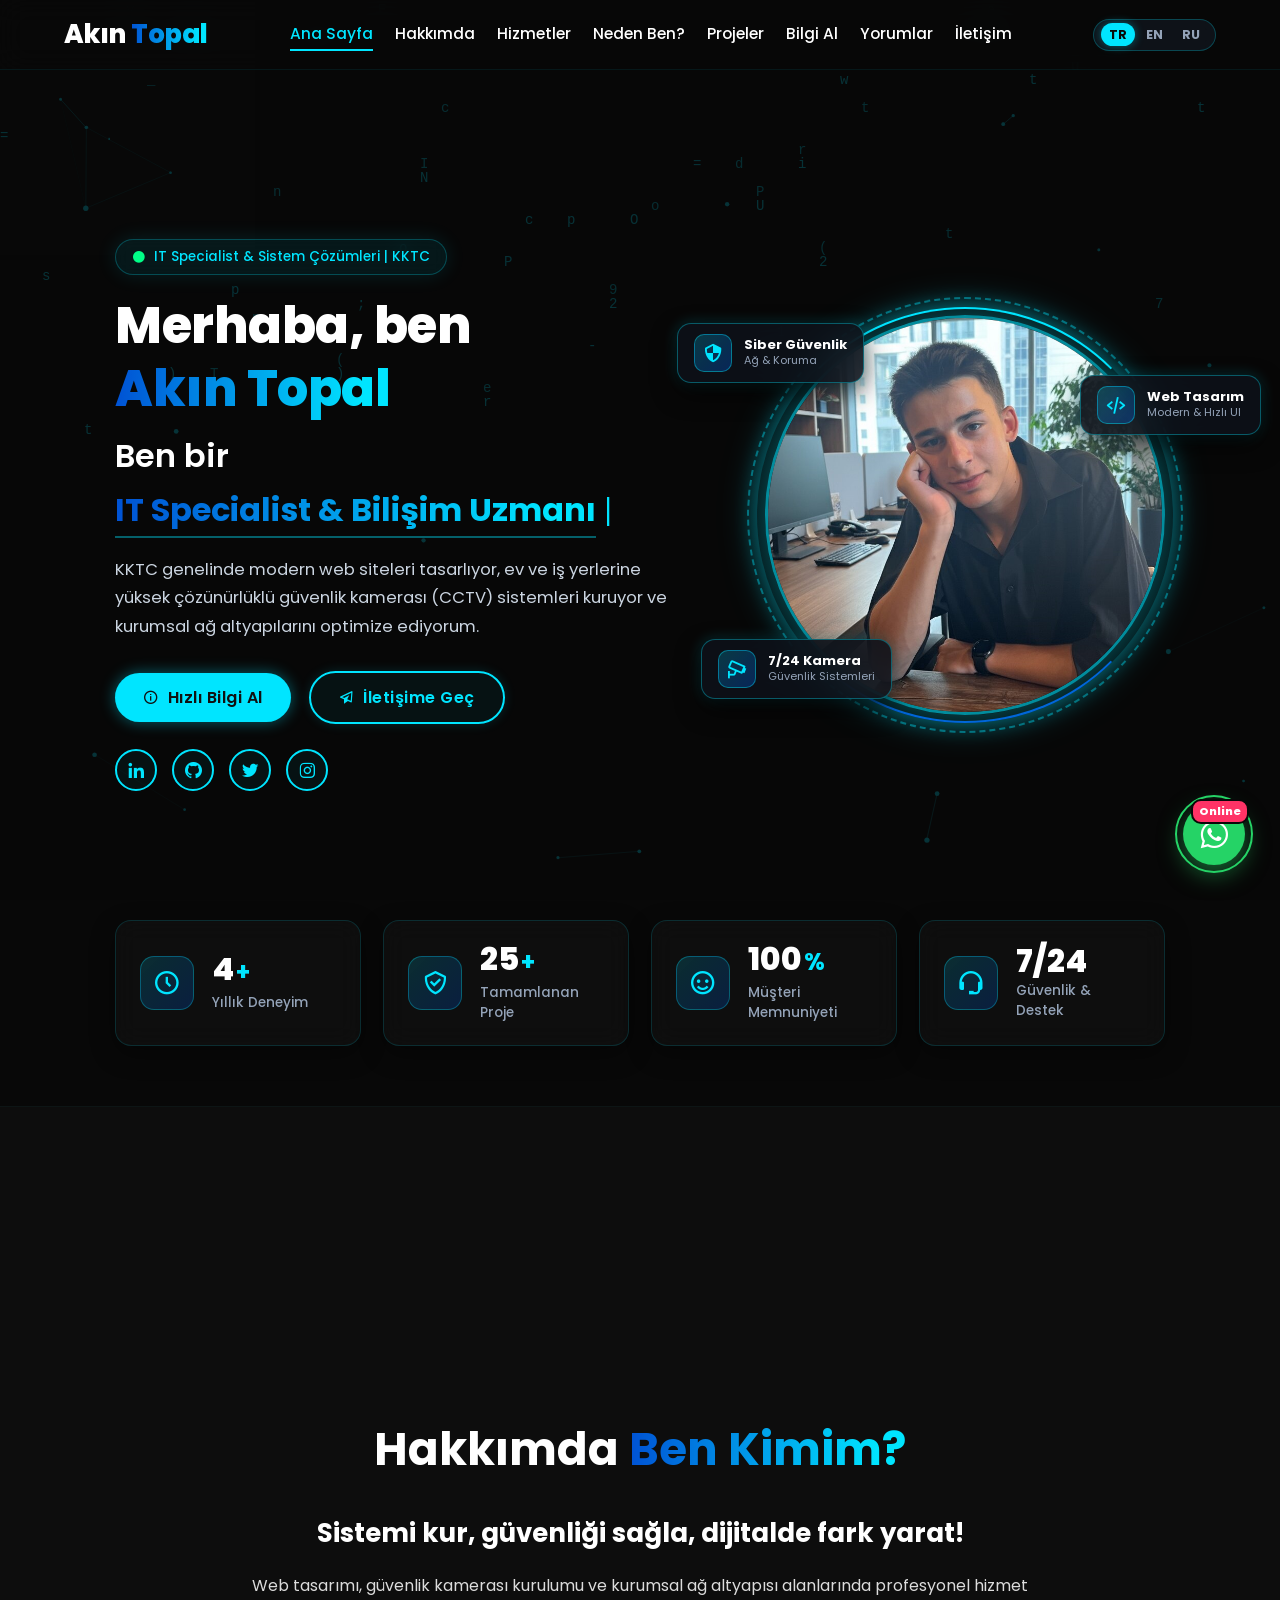
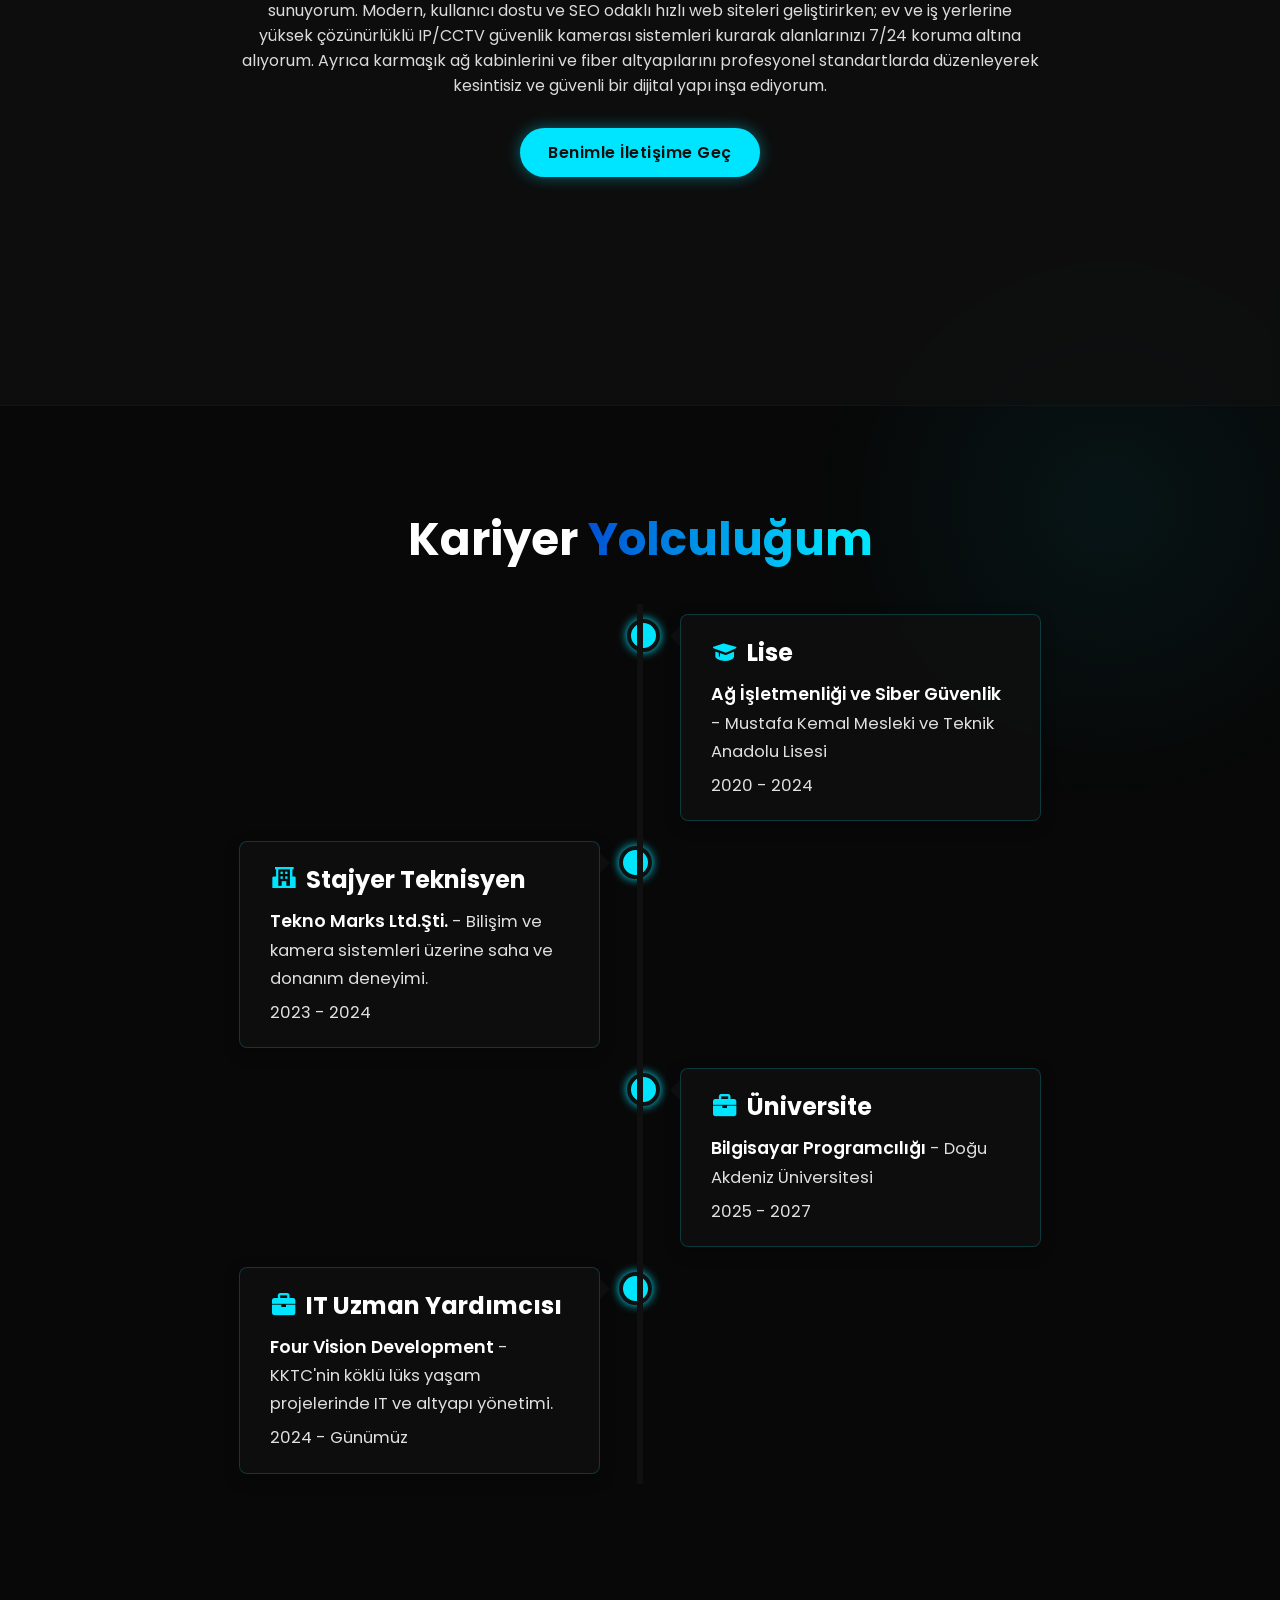
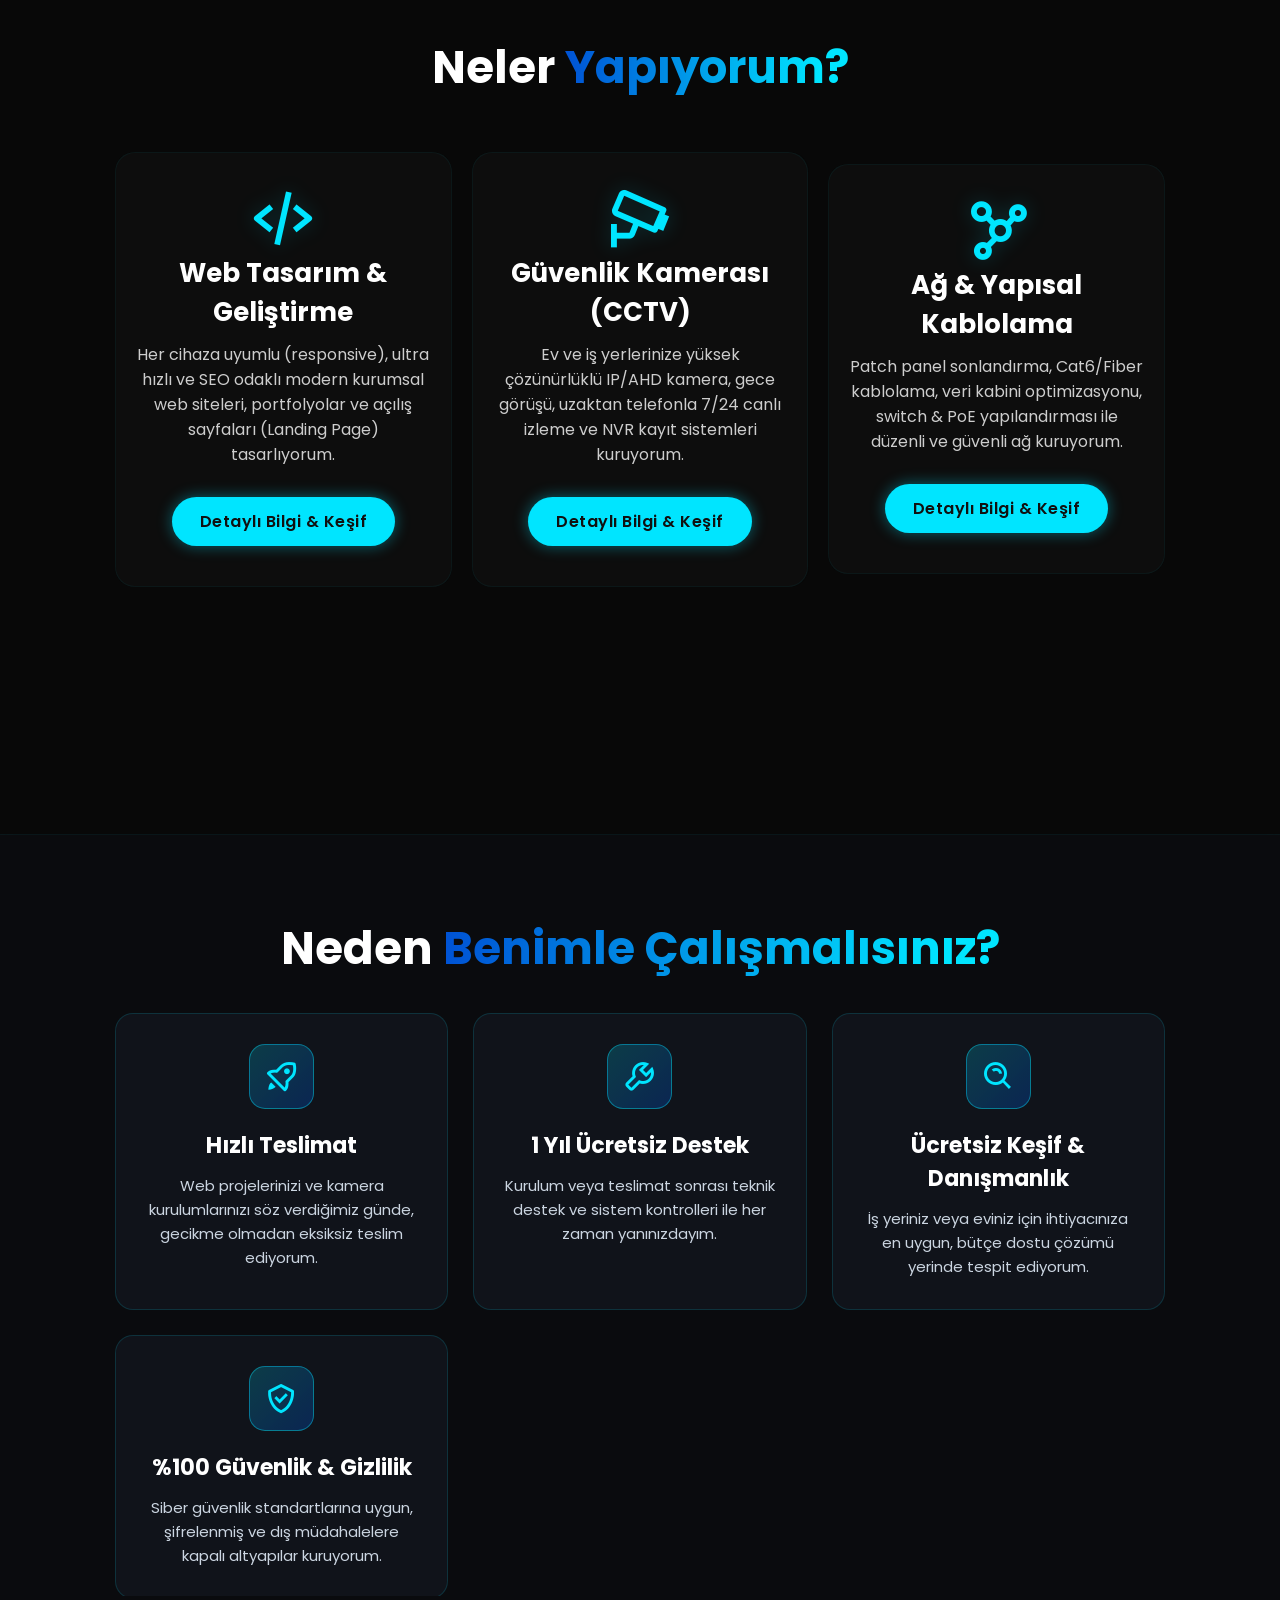
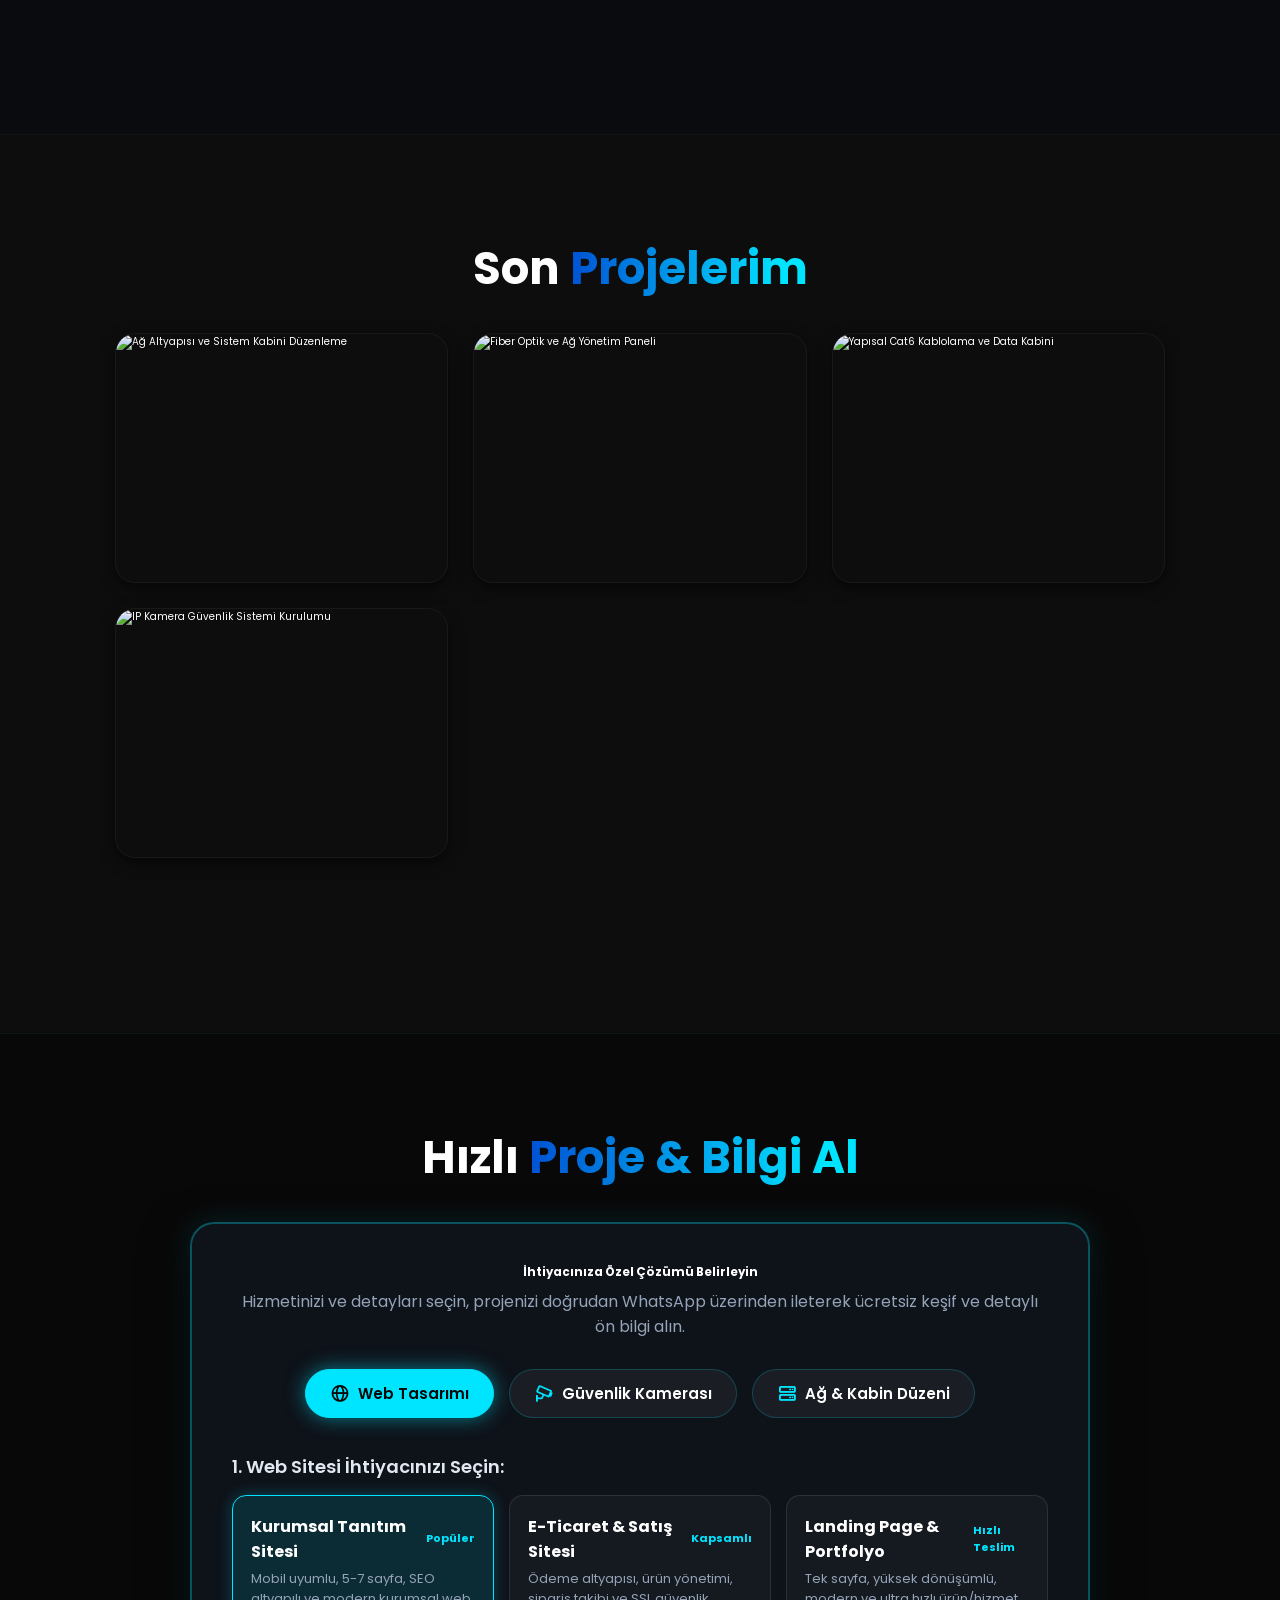
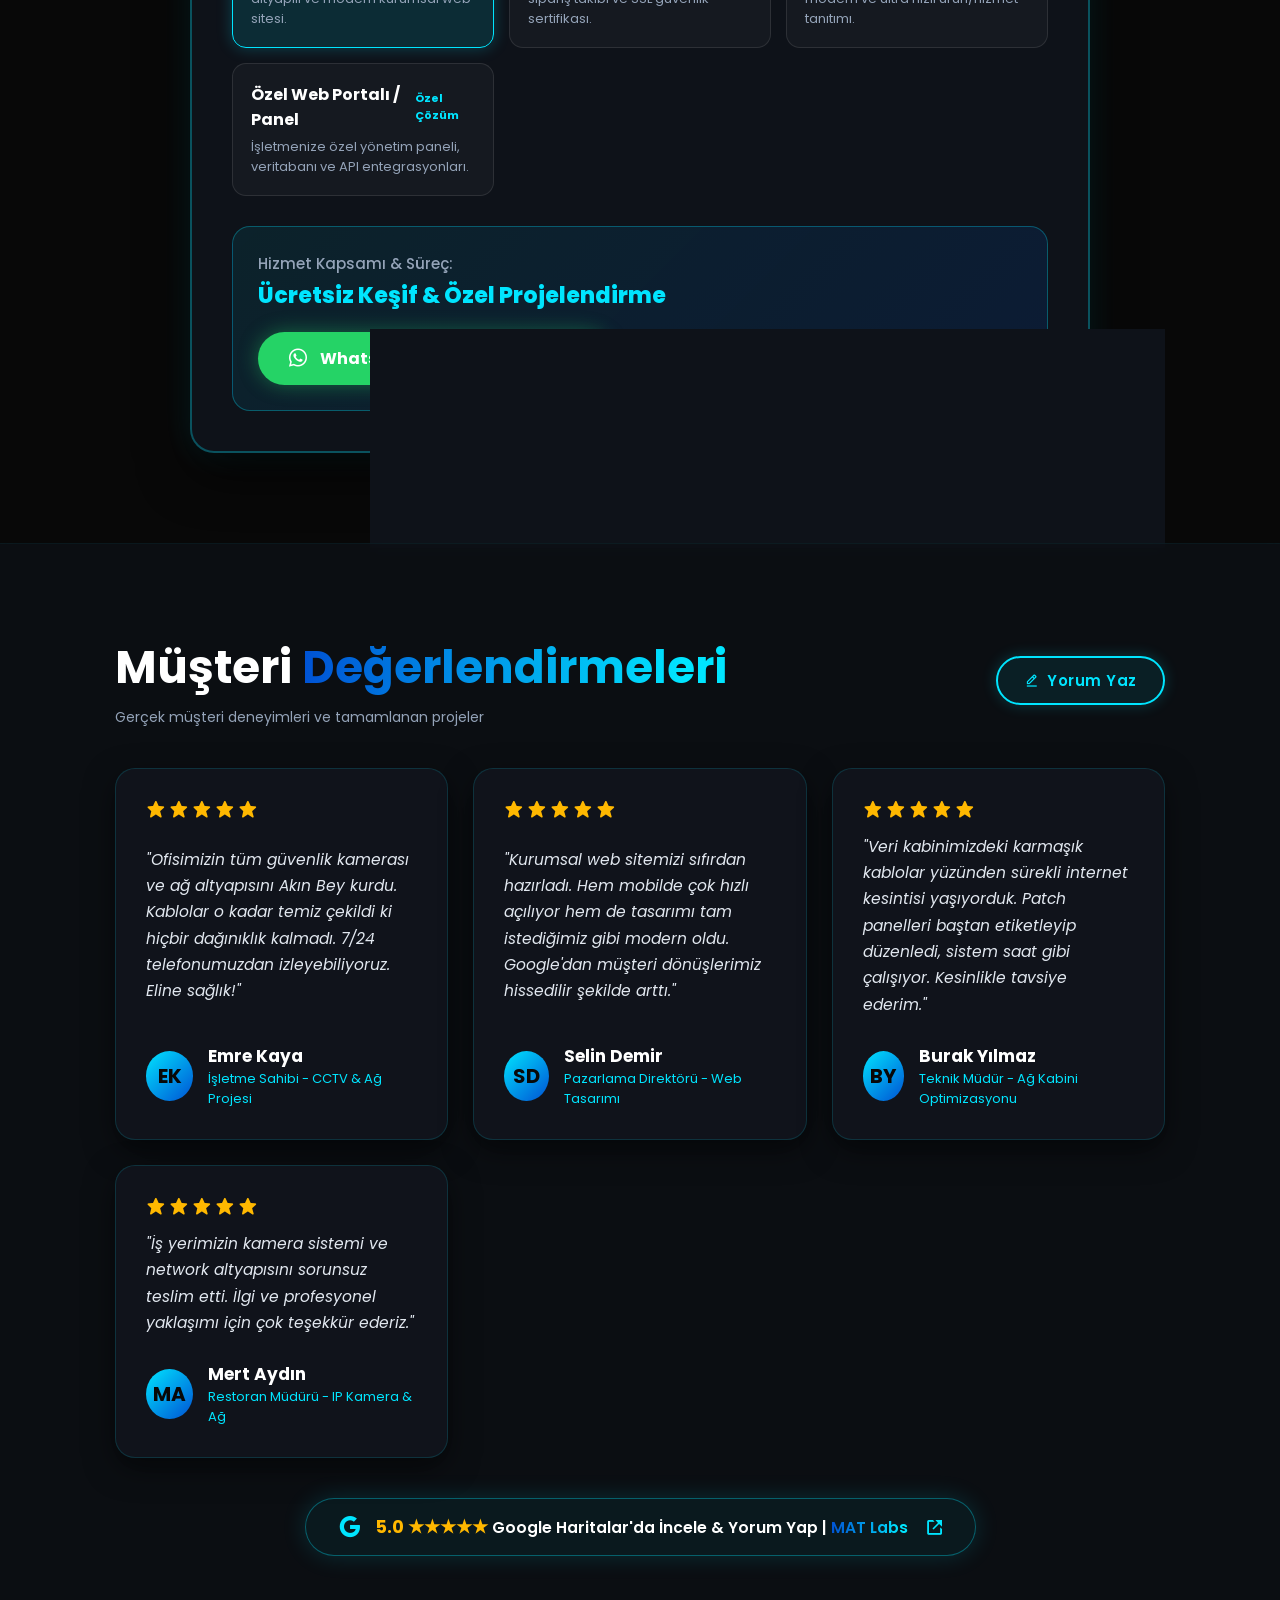
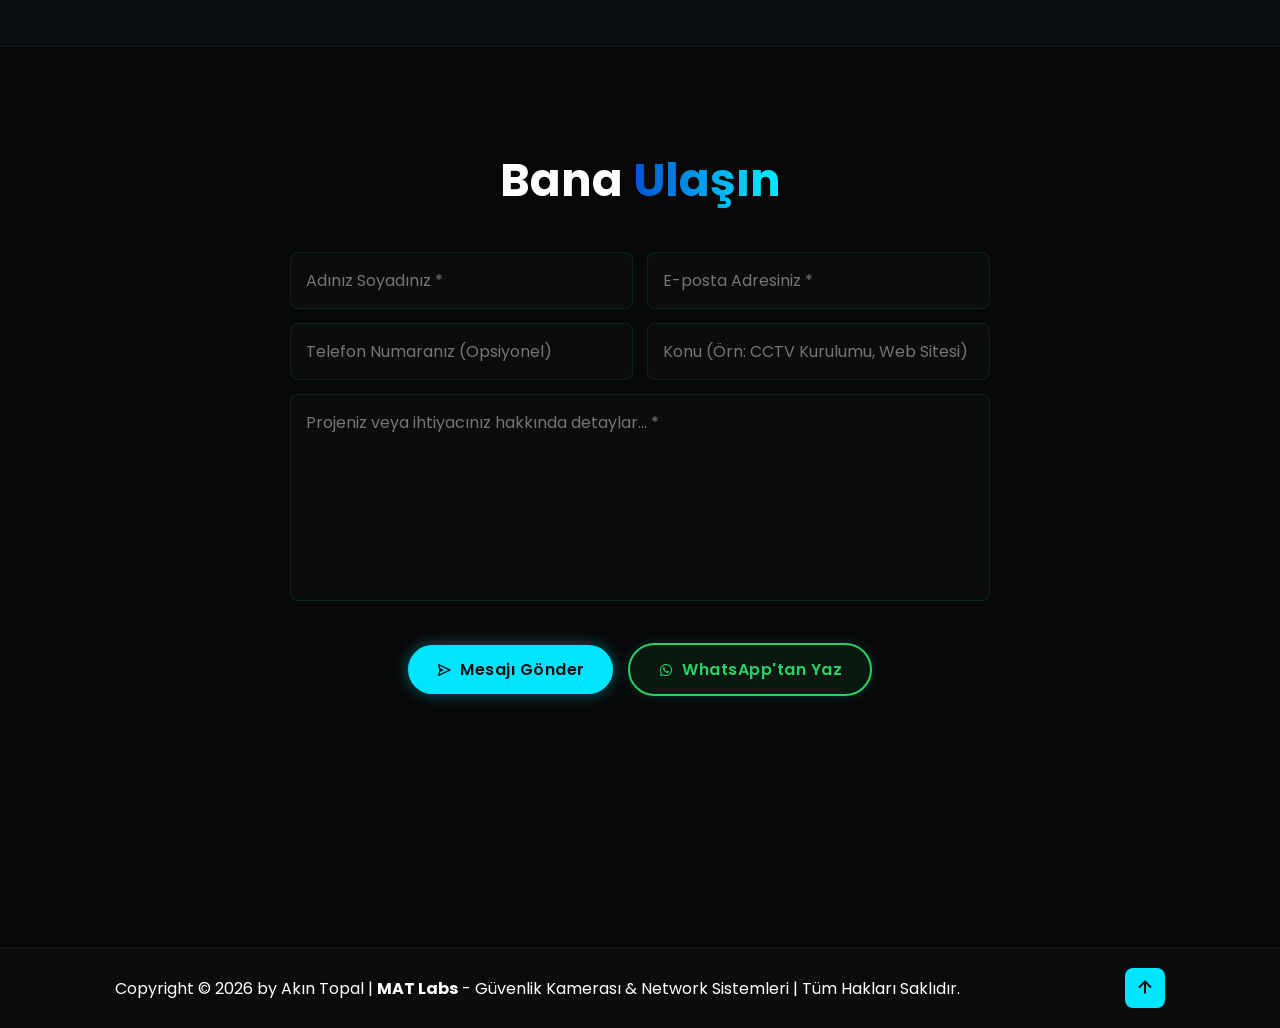
==== commit c56c5197: "Fix: Full 100% site multilingual translations (TR/EN/RU) and fix header overlay issue" ====
--- a/Websitem/index.html
+++ b/Websitem/index.html
@@ -195,25 +195,27 @@
             width: 100%;
             top: 0;
             left: 0;
-            padding: 2rem 9%;
-            background: rgba(8, 8, 8, 0.5);
-            backdrop-filter: blur(12px);
-            -webkit-backdrop-filter: blur(12px);
+            padding: 1.5rem 5%;
+            background: rgba(8, 8, 8, 0.88);
+            backdrop-filter: blur(14px);
+            -webkit-backdrop-filter: blur(14px);
             display: flex;
             justify-content: space-between;
             align-items: center;
             z-index: 1000;
-            border-bottom: 1px solid rgba(0, 229, 255, 0.05);
+            border-bottom: 1px solid rgba(0, 229, 255, 0.08);
+            transition: all 0.3s ease;
         }
         .logo{
-            font-size: 3rem;
+            font-size: 2.6rem;
             color: var(--text-color);
             font-weight: 800;
             cursor: pointer;
             transition: 0.3s ease-in-out;
+            white-space: nowrap;
         }
         .logo:hover{
-            transform: scale(1.1);
+            transform: scale(1.06);
         }
         .gradient-text{
             background: linear-gradient(270deg, #00E5FF 10%, #0052D4 100%); 
@@ -223,21 +225,28 @@
         }
 
         /* NAVBAR */
+        .navbar {
+            display: flex;
+            align-items: center;
+            gap: 2.2rem;
+        }
         .navbar a{
-            font-size: 1.8rem;
+            font-size: 1.55rem;
             color: var(--text-color);
-            margin-left: 4rem;
+            margin-left: 0;
             font-weight: 500;
             transition: 0.3s ease-in-out;
-            border-bottom: 3px solid transparent;
+            border-bottom: 2px solid transparent;
+            white-space: nowrap;
+            padding: 0.4rem 0;
         }
         .navbar a:hover,
         .navbar a.active{
             color: var(--main-color);
-            border-bottom: 3px solid var(--main-color);
+            border-bottom: 2px solid var(--main-color);
         }
         #menu-icon{
-            font-size: 3.6rem;
+            font-size: 3.4rem;
             color: var(--main-color);
             cursor: pointer;
             display: none;
@@ -247,20 +256,21 @@
         .lang-switcher {
             display: inline-flex;
             align-items: center;
-            gap: 0.4rem;
+            gap: 0.3rem;
             background: rgba(16, 20, 28, 0.85);
-            padding: 0.4rem 0.8rem;
+            padding: 0.35rem 0.7rem;
             border-radius: 2rem;
             border: 1px solid rgba(0, 229, 255, 0.25);
             backdrop-filter: blur(8px);
+            flex-shrink: 0;
         }
         .lang-btn {
             background: transparent;
             color: #94a3b8;
-            font-size: 1.3rem;
+            font-size: 1.25rem;
             font-weight: 700;
             cursor: pointer;
-            padding: 0.3rem 0.9rem;
+            padding: 0.25rem 0.8rem;
             border-radius: 1.2rem;
             transition: all 0.3s ease;
             outline: none;
@@ -335,7 +345,7 @@
             justify-content: center; 
             gap: 8rem;
             min-height: 100vh;
-            padding-top: 12rem;
+            padding-top: 15rem;
         }
         .home-content {
             max-width: 680px;
@@ -1572,38 +1582,31 @@
             .badge-top-right { right: -12%; }
             .badge-bottom-left { left: -6%; }
         }
-        @media (max-width: 991px) {
-            .header { padding: 2rem 3%; }
-            section { padding: 10rem 3% 2rem; }
-            .services { padding-bottom: 7rem; }
-            .projects { padding-bottom: 7rem; }
-            .contact { min-height: auto; }
-            .footer { padding: 2rem 3%; }
-            .home-img img { width: 45vw; }
-            .badge-top-left { left: -6%; }
-            .badge-top-right { right: -8%; }
-            .badge-bottom-left { left: -4%; }
-        }
-        @media (max-width: 768px) {
+        @media (max-width: 1080px) {
+            .header { padding: 1.5rem 4%; }
             #menu-icon { display: block; }
             .navbar {
                 position: absolute;
                 top: 100%;
                 left: -100%;
                 width: 100%;
-                padding: 1rem 3%;
-                background: var(--bg-color);
-                border-top: .1rem solid rgba(0,0,0, .2);
-                box-shadow: 0 .5rem 1rem rgba(0,0,0, .2);
-                transition: .3s ease-in-out;
+                padding: 2rem 5%;
+                background: rgba(10, 10, 10, 0.98);
+                backdrop-filter: blur(15px);
+                border-top: .1rem solid rgba(0, 229, 255, 0.15);
+                box-shadow: 0 .8rem 2rem rgba(0,0,0, .6);
+                transition: .3s cubic-bezier(0.16, 1, 0.3, 1);
+                flex-direction: column;
+                gap: 0;
+                align-items: flex-start;
             }
             .navbar.active { left: 0; }
-            .navbar a { display: block; font-size: 2rem; margin: 3rem 0; }
-            .home { flex-direction: column-reverse; text-align: center; gap: 4rem; padding-top: 10rem; }
-            .home-content h1 { font-size: 4.6rem; }
+            .navbar a { display: block; font-size: 1.8rem; margin: 1.2rem 0; width: 100%; }
+            .home { flex-direction: column-reverse; text-align: center; gap: 4rem; padding-top: 13rem; }
+            .home-content h1 { font-size: 4.4rem; }
             .home-content h3 { font-size: 2.5rem; justify-content: center; }
-            .home-img img { width: 70vw; margin-top: 0; }
-            .hero-avatar-container { width: 65vw; min-width: 260px; margin: 2rem auto; }
+            .home-img img { width: 65vw; margin-top: 0; }
+            .hero-avatar-container { width: 60vw; min-width: 260px; margin: 1rem auto; }
             .hero-action-buttons { justify-content: center; }
             .social-icon { justify-content: center; }
             .floating-badge { padding: 0.8rem 1.2rem; gap: 0.8rem; }
@@ -1710,24 +1713,24 @@
                 <div class="floating-badge badge-top-left">
                     <div class="badge-icon"><i class='bx bx-shield-quarter'></i></div>
                     <div class="badge-text">
-                        <span class="badge-title">Siber Güvenlik</span>
-                        <span class="badge-sub">Ağ & Koruma</span>
+                        <span class="badge-title" data-i18n="badge_cyber_title">Siber Güvenlik</span>
+                        <span class="badge-sub" data-i18n="badge_cyber_sub">Ağ & Koruma</span>
                     </div>
                 </div>
 
                 <div class="floating-badge badge-top-right">
                     <div class="badge-icon"><i class='bx bx-code-alt'></i></div>
                     <div class="badge-text">
-                        <span class="badge-title">Web Tasarım</span>
-                        <span class="badge-sub">Modern & Hızlı UI</span>
+                        <span class="badge-title" data-i18n="badge_web_title">Web Tasarım</span>
+                        <span class="badge-sub" data-i18n="badge_web_sub">Modern & Hızlı UI</span>
                     </div>
                 </div>
 
                 <div class="floating-badge badge-bottom-left">
                     <div class="badge-icon"><i class='bx bx-cctv'></i></div>
                     <div class="badge-text">
-                        <span class="badge-title">7/24 Kamera</span>
-                        <span class="badge-sub">Güvenlik Sistemleri</span>
+                        <span class="badge-title" data-i18n="badge_cctv_title">7/24 Kamera</span>
+                        <span class="badge-sub" data-i18n="badge_cctv_sub">Güvenlik Sistemleri</span>
                     </div>
                 </div>
             </div>
@@ -1743,7 +1746,7 @@
                     <div class="stat-number-wrap">
                         <span class="stat-number" data-target="4">0</span><span class="stat-plus">+</span>
                     </div>
-                    <p>Yıllık Deneyim</p>
+                    <p data-i18n="stat_exp">Yıllık Deneyim</p>
                 </div>
             </div>
             <div class="stat-card reveal-on-scroll">
@@ -1752,7 +1755,7 @@
                     <div class="stat-number-wrap">
                         <span class="stat-number" data-target="25">0</span><span class="stat-plus">+</span>
                     </div>
-                    <p>Tamamlanan Proje</p>
+                    <p data-i18n="stat_proj">Tamamlanan Proje</p>
                 </div>
             </div>
             <div class="stat-card reveal-on-scroll">
@@ -1761,7 +1764,7 @@
                     <div class="stat-number-wrap">
                         <span class="stat-number" data-target="100">0</span><span class="stat-plus">%</span>
                     </div>
-                    <p>Müşteri Memnuniyeti</p>
+                    <p data-i18n="stat_sat">Müşteri Memnuniyeti</p>
                 </div>
             </div>
             <div class="stat-card reveal-on-scroll">
@@ -1770,7 +1773,7 @@
                     <div class="stat-number-wrap">
                         <span class="stat-text">7/24</span>
                     </div>
-                    <p>Güvenlik & Destek</p>
+                    <p data-i18n="stat_sup">Güvenlik & Destek</p>
                 </div>
             </div>
         </div>
@@ -1778,51 +1781,49 @@
 
     <section class="about" id="about">
         <div class="about-text reveal-on-scroll">
-            <h2 class="heading">Hakkımda <span class="gradient-text">Ben Kimim?</span></h2>
-            <h3>Sistemi kur, güvenliği sağla, dijitalde fark yarat!</h3>
-            <p>Web tasarımı, güvenlik kamerası kurulumu ve kurumsal ağ altyapısı alanlarında profesyonel hizmet sunuyorum.
-Modern, kullanıcı dostu ve SEO odaklı hızlı web siteleri geliştirirken; ev ve iş yerlerine yüksek çözünürlüklü IP/CCTV güvenlik kamerası sistemleri kurarak alanlarınızı 7/24 koruma altına alıyorum.
-Ayrıca karmaşık ağ kabinlerini ve fiber altyapılarını profesyonel standartlarda düzenleyerek kesintisiz ve güvenli bir dijital yapı inşa ediyorum.</p>
-            <a href="#contact" class="btn">Benimle İletişime Geç</a>
+            <h2 class="heading" data-i18n="about_heading">Hakkımda <span class="gradient-text">Ben Kimim?</span></h2>
+            <h3 data-i18n="about_sub">Sistemi kur, güvenliği sağla, dijitalde fark yarat!</h3>
+            <p data-i18n="about_p">Web tasarımı, güvenlik kamerası kurulumu ve kurumsal ağ altyapısı alanlarında profesyonel hizmet sunuyorum. Modern, kullanıcı dostu ve SEO odaklı hızlı web siteleri geliştirirken; ev ve iş yerlerine yüksek çözünürlüklü IP/CCTV güvenlik kamerası sistemleri kurarak alanlarınızı 7/24 koruma altına alıyorum. Ayrıca karmaşık ağ kabinlerini ve fiber altyapılarını profesyonel standartlarda düzenleyerek kesintisiz ve güvenli bir dijital yapı inşa ediyorum.</p>
+            <a href="#contact" class="btn" data-i18n="about_btn">Benimle İletişime Geç</a>
         </div>
     </section>
 
     <section class="education" id="education">
-        <h2 class="heading">Kariyer <span class="gradient-text">Yolculuğum</span></h2>
+        <h2 class="heading" data-i18n="edu_heading">Kariyer <span class="gradient-text">Yolculuğum</span></h2>
         <div class="timeline">
             <div class="container right reveal-on-scroll">
                 <div class="content">
-                    <div class="tag"><i class='bx bxs-graduation'></i><h2>Lise</h2></div>
+                    <div class="tag"><i class='bx bxs-graduation'></i><h2 data-i18n="edu_hs_tag">Lise</h2></div>
                     <div class="description">
-                        <p><strong>Ağ İşletmenliği ve Siber Güvenlik</strong> - Mustafa Kemal Mesleki ve Teknik Anadolu Lisesi</p>
+                        <p><strong data-i18n="edu_hs_title">Ağ İşletmenliği ve Siber Güvenlik</strong> - <span data-i18n="edu_hs_school">Mustafa Kemal Mesleki ve Teknik Anadolu Lisesi</span></p>
                         <p>2020 - 2024</p>
                     </div>
                 </div>
             </div>
             <div class="container left reveal-on-scroll">
                 <div class="content">
-                    <div class="tag"><i class='bx bxs-school'></i><h2>Stajyer Teknisyen</h2></div>
+                    <div class="tag"><i class='bx bxs-school'></i><h2 data-i18n="edu_intern_tag">Stajyer Teknisyen</h2></div>
                     <div class="description">
-                        <p><strong>Tekno Marks Ltd.Şti.</strong> - Bilişim ve kamera sistemleri üzerine saha ve donanım deneyimi.</p>
+                        <p><strong>Tekno Marks Ltd.Şti.</strong> - <span data-i18n="edu_intern_desc">Bilişim ve kamera sistemleri üzerine saha ve donanım deneyimi.</span></p>
                         <p>2023 - 2024</p>
                     </div>
                 </div>
             </div>
             <div class="container right reveal-on-scroll">
                 <div class="content">
-                    <div class="tag"><i class='bx bxs-briefcase'></i><h2>Üniversite</h2></div>
+                    <div class="tag"><i class='bx bxs-briefcase'></i><h2 data-i18n="edu_uni_tag">Üniversite</h2></div>
                     <div class="description">
-                        <p><strong>Bilgisayar Programcılığı</strong> - Doğu Akdeniz Üniversitesi</p>
+                        <p><strong data-i18n="edu_uni_title">Bilgisayar Programcılığı</strong> - <span data-i18n="edu_uni_school">Doğu Akdeniz Üniversitesi</span></p>
                         <p>2025 - 2027</p>
                     </div>
                 </div>
             </div>
             <div class="container left reveal-on-scroll">
                 <div class="content">
-                    <div class="tag"><i class='bx bxs-briefcase'></i><h2>IT Uzman Yardımcısı</h2></div>
+                    <div class="tag"><i class='bx bxs-briefcase'></i><h2 data-i18n="edu_job_tag">IT Uzman Yardımcısı</h2></div>
                     <div class="description">
-                        <p><strong>Four Vision Development</strong> - KKTC'nin köklü lüks yaşam projelerinde IT ve altyapı yönetimi.</p>
-                        <p>2024 - Günümüz</p>
+                        <p><strong>Four Vision Development</strong> - <span data-i18n="edu_job_desc">KKTC'nin köklü lüks yaşam projelerinde IT ve altyapı yönetimi.</span></p>
+                        <p data-i18n="edu_job_date">2024 - Günümüz</p>
                     </div>
                 </div>
             </div>
@@ -1886,8 +1887,8 @@
             <div class="project-box reveal-on-scroll">
                 <img src="projeler/after.jpg" alt="Ağ Altyapısı ve Sistem Kabini Düzenleme" loading="lazy" decoding="async">
                 <div class="project-layer">
-                    <h4>Ağ Altyapısı Düzenleme</h4>
-                    <p>Müşteri isteğine özel kabin öncesi ve sonrası</p>
+                    <h4 data-i18n="proj_1_title">Ağ Altyapısı Düzenleme</h4>
+                    <p data-i18n="proj_1_sub">Müşteri isteğine özel kabin öncesi ve sonrası</p>
                     <a href="#" class="project-detail-btn" 
                        data-before-image="projeler/before.jpg" 
                        data-after-image="projeler/after.jpg" 
@@ -1902,8 +1903,8 @@
             <div class="project-box reveal-on-scroll">
                 <img src="projeler/cctv.jpg" alt="Fiber Optik ve Ağ Yönetim Paneli" loading="lazy" decoding="async">
                 <div class="project-layer">
-                    <h4>Fiber Optik ve Ağ Kabini Düzenleme</h4>
-                    <p>Kurumsal Ağ Kabini Optimizasyonu</p>
+                    <h4 data-i18n="proj_2_title">Fiber Optik ve Ağ Kabini</h4>
+                    <p data-i18n="proj_2_sub">Kurumsal Ağ Kabini Optimizasyonu</p>
                     <a href="#" class="project-detail-btn" 
                        data-after-image="projeler/cctv.jpg" 
                        data-title="Fiber Optik ve Ağ Yönetim Paneli" 
@@ -1917,8 +1918,8 @@
             <div class="project-box reveal-on-scroll">
                 <img src="projeler/sapkali.jpg" alt="Yapısal Cat6 Kablolama ve Data Kabini" loading="lazy" decoding="async">
                 <div class="project-layer">
-                    <h4>Yapısal Kablolama ve Altyapı</h4>
-                    <p>Data Sistem Kabini Düzeni</p>
+                    <h4 data-i18n="proj_3_title">Yapısal Kablolama ve Altyapı</h4>
+                    <p data-i18n="proj_3_sub">Data Sistem Kabini Düzeni</p>
                     <a href="#" class="project-detail-btn" 
                        data-after-image="projeler/sapkali.jpg" 
                        data-title="Data Sistem Kabini Düzeni Detayları" 
@@ -1932,8 +1933,8 @@
             <div class="project-box reveal-on-scroll">
                 <img src="projeler/akincctv.jpg" alt="IP Kamera Güvenlik Sistemi Kurulumu" loading="lazy" decoding="async">
                 <div class="project-layer">
-                    <h4>IP Kamera Sistemi Kurulumu</h4>
-                    <p>7/24 Kesintisiz Güvenlik Kamera Projesi</p>
+                    <h4 data-i18n="proj_4_title">IP Kamera Sistemi Kurulumu</h4>
+                    <p data-i18n="proj_4_sub">7/24 Kesintisiz Güvenlik Kamera Projesi</p>
                     <a href="#" class="project-detail-btn" 
                        data-after-image="projeler/akincctv.jpg" 
                        data-title="IP Kamera Sistemi Kurulum Detayları" 
@@ -1987,11 +1988,11 @@
     <section class="testimonials" id="testimonials">
         <div class="testimonials-header">
             <div>
-                <h2 class="heading" style="margin-bottom: 0.5rem; text-align: left;">Müşteri <span class="gradient-text">Değerlendirmeleri</span></h2>
-                <p style="font-size: 1.4rem; color: #94a3b8;">Gerçek müşteri deneyimleri ve tamamlanan projeler</p>
+                <h2 class="heading" data-i18n="test_heading" style="margin-bottom: 0.5rem; text-align: left;">Müşteri <span class="gradient-text">Değerlendirmeleri</span></h2>
+                <p data-i18n="test_sub" style="font-size: 1.4rem; color: #94a3b8;">Gerçek müşteri deneyimleri ve tamamlanan projeler</p>
             </div>
             <button class="btn btn-review-trigger" id="open-review-modal">
-                <i class='bx bx-edit-alt'></i> Yorum Yaz
+                <i class='bx bx-edit-alt'></i> <span data-i18n="test_btn_write">Yorum Yaz</span>
             </button>
         </div>
 
@@ -2000,12 +2001,12 @@
                 <div class="stars">
                     <i class='bx bxs-star'></i><i class='bx bxs-star'></i><i class='bx bxs-star'></i><i class='bx bxs-star'></i><i class='bx bxs-star'></i>
                 </div>
-                <p class="testimonial-text">"Ofisimizin tüm güvenlik kamerası ve ağ altyapısını Akın Bey kurdu. Kablolar o kadar temiz çekildi ki hiçbir dağınıklık kalmadı. 7/24 telefonumuzdan izleyebiliyoruz. Eline sağlık!"</p>
+                <p class="testimonial-text" data-i18n="test_rev1">"Ofisimizin tüm güvenlik kamerası ve ağ altyapısını Akın Bey kurdu. Kablolar o kadar temiz çekildi ki hiçbir dağınıklık kalmadı. 7/24 telefonumuzdan izleyebiliyoruz. Eline sağlık!"</p>
                 <div class="client-profile">
                     <div class="client-avatar">EK</div>
                     <div class="client-info">
                         <h4>Emre Kaya</h4>
-                        <span>İşletme Sahibi - CCTV & Ağ Projesi</span>
+                        <span data-i18n="test_role1">İşletme Sahibi - CCTV & Ağ Projesi</span>
                     </div>
                 </div>
             </div>
@@ -2014,12 +2015,12 @@
                 <div class="stars">
                     <i class='bx bxs-star'></i><i class='bx bxs-star'></i><i class='bx bxs-star'></i><i class='bx bxs-star'></i><i class='bx bxs-star'></i>
                 </div>
-                <p class="testimonial-text">"Kurumsal web sitemizi sıfırdan hazırladı. Hem mobilde çok hızlı açılıyor hem de tasarımı tam istediğimiz gibi modern oldu. Google'dan müşteri dönüşlerimiz hissedilir şekilde arttı."</p>
+                <p class="testimonial-text" data-i18n="test_rev2">"Kurumsal web sitemizi sıfırdan hazırladı. Hem mobilde çok hızlı açılıyor hem de tasarımı tam istediğimiz gibi modern oldu. Google'dan müşteri dönüşlerimiz hissedilir şekilde arttı."</p>
                 <div class="client-profile">
                     <div class="client-avatar">SD</div>
                     <div class="client-info">
                         <h4>Selin Demir</h4>
-                        <span>Pazarlama Direktörü - Web Tasarımı</span>
+                        <span data-i18n="test_role2">Pazarlama Direktörü - Web Tasarımı</span>
                     </div>
                 </div>
             </div>
@@ -2028,12 +2029,12 @@
                 <div class="stars">
                     <i class='bx bxs-star'></i><i class='bx bxs-star'></i><i class='bx bxs-star'></i><i class='bx bxs-star'></i><i class='bx bxs-star'></i>
                 </div>
-                <p class="testimonial-text">"Veri kabinimizdeki karmaşık kablolar yüzünden sürekli internet kesintisi yaşıyorduk. Patch panelleri baştan etiketleyip düzenledi, sistem saat gibi çalışıyor. Kesinlikle tavsiye ederim."</p>
+                <p class="testimonial-text" data-i18n="test_rev3">"Veri kabinimizdeki karmaşık kablolar yüzünden sürekli internet kesintisi yaşıyorduk. Patch panelleri baştan etiketleyip düzenledi, sistem saat gibi çalışıyor. Kesinlikle tavsiye ederim."</p>
                 <div class="client-profile">
                     <div class="client-avatar">BY</div>
                     <div class="client-info">
                         <h4>Burak Yılmaz</h4>
-                        <span>Teknik Müdür - Ağ Kabini Optimizasyonu</span>
+                        <span data-i18n="test_role3">Teknik Müdür - Ağ Kabini Optimizasyonu</span>
                     </div>
                 </div>
             </div>
@@ -2042,12 +2043,12 @@
                 <div class="stars">
                     <i class='bx bxs-star'></i><i class='bx bxs-star'></i><i class='bx bxs-star'></i><i class='bx bxs-star'></i><i class='bx bxs-star'></i>
                 </div>
-                <p class="testimonial-text">"İş yerimizin kamera sistemi ve network altyapısını sorunsuz teslim etti. İlgi ve profesyonel yaklaşımı için çok teşekkür ederiz."</p>
+                <p class="testimonial-text" data-i18n="test_rev4">"İş yerimizin kamera sistemi ve network altyapısını sorunsuz teslim etti. İlgi ve profesyonel yaklaşımı için çok teşekkür ederiz."</p>
                 <div class="client-profile">
                     <div class="client-avatar">MA</div>
                     <div class="client-info">
                         <h4>Mert Aydın</h4>
-                        <span>Restoran Müdürü - IP Kamera & Ağ</span>
+                        <span data-i18n="test_role4">Restoran Müdürü - IP Kamera & Ağ</span>
                     </div>
                 </div>    
             </div>   
@@ -2057,7 +2058,7 @@
         <div style="text-align: center; margin-top: 4rem;" class="reveal-on-scroll">
             <a href="https://share.google/FmD3PsVkEpFHqRebX" target="_blank" style="display: inline-flex; align-items: center; gap: 1.2rem; background: rgba(0, 229, 255, 0.05); border: 1px solid rgba(0, 229, 255, 0.35); padding: 1.4rem 3rem; border-radius: 4rem; box-shadow: 0 0 25px rgba(0, 229, 255, 0.15); transition: all 0.3s ease; text-decoration: none;" onmouseover="this.style.transform='translateY(-4px)'; this.style.borderColor='var(--main-color)'; this.style.boxShadow='0 0 35px rgba(0, 229, 255, 0.35)'" onmouseout="this.style.transform='translateY(0)'; this.style.borderColor='rgba(0, 229, 255, 0.35)'; this.style.boxShadow='0 0 25px rgba(0, 229, 255, 0.15)'">
                 <i class='bx bxl-google' style="font-size: 2.8rem; color: var(--main-color);"></i>
-                <span style="font-size: 1.55rem; color: #ffffff; font-weight: 600;">
+                <span style="font-size: 1.55rem; color: #ffffff; font-weight: 600;" data-i18n="test_google_btn">
                     <strong style="color: #FFB800; font-size: 1.75rem;">5.0 ★★★★★</strong> Google Haritalar'da İncele & Yorum Yap | <span class="gradient-text">MAT Labs</span>
                 </span>
                 <i class='bx bx-link-external' style="font-size: 2rem; color: var(--main-color); margin-left: 0.5rem;"></i>
@@ -2069,21 +2070,21 @@
     <div class="modal-overlay" id="review-modal-overlay">
         <div class="modal-content review-modal-content">
             <span class="modal-close" id="close-review-modal">&times;</span>
-            <h3 class="gradient-text" style="font-size: 2.4rem; font-weight: 700; margin-bottom: 0.8rem; display: flex; align-items: center; gap: 0.8rem;">
+            <h3 class="gradient-text" style="font-size: 2.4rem; font-weight: 700; margin-bottom: 0.8rem; display: flex; align-items: center; gap: 0.8rem;" data-i18n="rev_modal_title">
                 <i class='bx bx-message-square-edit'></i> Yorumunuzu Ekleyin
             </h3>
-            <p style="font-size: 1.4rem; color: #94a3b8; margin-bottom: 2rem;">
+            <p style="font-size: 1.4rem; color: #94a3b8; margin-bottom: 2rem;" data-i18n="rev_modal_desc">
                 Web tasarım, kamera kurulumu veya ağ altyapısı deneyiminizi paylaşın. Yorumunuz incelendikten sonra sitede yayınlanacaktır.
             </p>
 
             <form id="review-form">
                 <div class="review-input-group">
-                    <input type="text" id="review-name" placeholder="Adınız Soyadınız *" required>
-                    <input type="text" id="review-role" placeholder="Göreviniz / Hizmet (Örn: İşletme Sahibi - CCTV)" required>
+                    <input type="text" id="review-name" placeholder="Adınız Soyadınız *" data-i18n-placeholder="ph_name" required>
+                    <input type="text" id="review-role" placeholder="Göreviniz / Hizmet (Örn: İşletme Sahibi - CCTV)" data-i18n-placeholder="ph_review_role" required>
                 </div>
 
                 <div class="review-rating-box">
-                    <label style="font-size: 1.4rem; color: #cbd5e1; font-weight: 600;">Hizmet Puanınız:</label>
+                    <label style="font-size: 1.4rem; color: #cbd5e1; font-weight: 600;" data-i18n="rev_modal_rating">Hizmet Puanınız:</label>
                     <div class="star-rating-select" id="star-rating-select">
                         <i class='bx bxs-star active' data-val="1"></i>
                         <i class='bx bxs-star active' data-val="2"></i>
@@ -2094,13 +2095,13 @@
                     <input type="hidden" id="review-rating-val" value="5">
                 </div>
 
-                <textarea id="review-comment" rows="4" placeholder="Deneyiminizi ve görüşlerinizi buraya yazın... *" required></textarea>
+                <textarea id="review-comment" rows="4" placeholder="Deneyiminizi ve görüşlerinizi buraya yazın... *" data-i18n-placeholder="ph_review_comment" required></textarea>
 
                 <div id="review-status-msg" style="display: none; font-size: 1.4rem; padding: 1.2rem; border-radius: 0.8rem; margin-top: 1.5rem; text-align: center;"></div>
 
                 <div style="display: flex; justify-content: flex-end; margin-top: 2rem;">
                     <button type="submit" class="btn" id="review-submit-btn" style="width: 100%;">
-                        <i class='bx bx-send'></i> Yorumu Gönder
+                        <i class='bx bx-send'></i> <span data-i18n="rev_modal_btn">Yorumu Gönder</span>
                     </button>
                 </div>
             </form>
@@ -2108,26 +2109,26 @@
     </div>
 
     <section class="contact" id="contact">
-        <h2 class="heading">Bana <span class="gradient-text">Ulaşın</span></h2>
+        <h2 class="heading" data-i18n="contact_heading">Bana <span class="gradient-text">Ulaşın</span></h2>
         <form id="contact-form" class="reveal-on-scroll">
             <div class="input-box">
-                <input type="text" id="contact-name" name="name" placeholder="Adınız Soyadınız *" required>
-                <input type="email" id="contact-email" name="email" placeholder="E-posta Adresiniz *" required>
+                <input type="text" id="contact-name" name="name" placeholder="Adınız Soyadınız *" data-i18n-placeholder="ph_name" required>
+                <input type="email" id="contact-email" name="email" placeholder="E-posta Adresiniz *" data-i18n-placeholder="ph_email" required>
             </div>
             <div class="input-box">
-                <input type="tel" id="contact-phone" name="phone" placeholder="Telefon Numaranız (Opsiyonel)">
-                <input type="text" id="contact-subject" name="subject" placeholder="Konu (Örn: CCTV Kurulumu, Web Sitesi)">
-            </div>
-            <textarea id="contact-message" name="message" cols="30" rows="7" placeholder="Projeniz veya ihtiyacınız hakkında detaylar... *" required></textarea>
+                <input type="tel" id="contact-phone" name="phone" placeholder="Telefon Numaranız (Opsiyonel)" data-i18n-placeholder="ph_phone">
+                <input type="text" id="contact-subject" name="subject" placeholder="Konu (Örn: CCTV Kurulumu, Web Sitesi)" data-i18n-placeholder="ph_subject">
+            </div>
+            <textarea id="contact-message" name="message" cols="30" rows="7" placeholder="Projeniz veya ihtiyacınız hakkında detaylar... *" data-i18n-placeholder="ph_message" required></textarea>
             
             <div id="contact-status-msg" style="display: none; font-size: 1.45rem; padding: 1.4rem; border-radius: 0.8rem; margin: 1.5rem 0; text-align: center;"></div>
             
             <div style="display: flex; justify-content: center; gap: 1.5rem; align-items: center; flex-wrap: wrap; margin-top: 1rem;">
                 <button type="submit" id="contact-submit-btn" class="btn">
-                    <i class='bx bx-send'></i> Mesajı Gönder
+                    <i class='bx bx-send'></i> <span data-i18n="contact_btn_send">Mesajı Gönder</span>
                 </button>
                 <a href="https://wa.me/905338849748?text=Merhaba%20Ak%C4%B1n%20Bey,%20web%20siteniz%20%C3%BCzerinden%20size%20ula%C5%9F%C4%B1yorum." target="_blank" class="btn btn-outline" style="border-color: #25D366; color: #25D366; background: rgba(37,211,102,0.08);">
-                    <i class='bx bxl-whatsapp'></i> WhatsApp'tan Yaz
+                    <i class='bx bxl-whatsapp'></i> <span data-i18n="contact_btn_wa">WhatsApp'tan Yaz</span>
                 </a>
             </div>
         </form>
@@ -2157,7 +2158,7 @@
 
     <footer class="footer">
         <div class="footer-text">
-            <p>Copyright &copy; 2026 by Akın Topal | <strong>MAT Labs</strong> - Güvenlik Kamerası & Network Sistemleri | Tüm Hakları Saklıdır.</p>
+            <p data-i18n="footer_text">Copyright &copy; 2026 by Akın Topal | <strong>MAT Labs</strong> - Güvenlik Kamerası & Network Sistemleri | Tüm Hakları Saklıdır.</p>
         </div>
         <div class="footer-iconTop">
             <a href="#home"><i class='bx bx-up-arrow-alt'></i></a>
@@ -2175,19 +2176,39 @@
         document.addEventListener('DOMContentLoaded', () => {
             // ==========================================
             const typingText = document.querySelector('.typing-text');
-            const words = [
-                "IT Specialist & Bilişim Uzmanıyım.",
-                "Güvenlik Kamerası (CCTV) Uzmanıyım.",
-                "Ağ Altyapısı & Network Teknisyeniyim.",
-                "Web Tasarım & Yazılım Geliştiricisiyim.",
-                "Sistem & Siber Güvenlik Yöneticisiyim."
-            ];
+            const typingPhrases = {
+                tr: [
+                    "IT Specialist & Bilişim Uzmanıyım.",
+                    "Güvenlik Kamerası (CCTV) Uzmanıyım.",
+                    "Ağ Altyapısı & Network Teknisyeniyim.",
+                    "Web Tasarım & Yazılım Geliştiricisiyim.",
+                    "Sistem & Siber Güvenlik Yöneticisiyim."
+                ],
+                en: [
+                    "an IT Specialist & Solutions Expert.",
+                    "a CCTV & Security Camera Expert.",
+                    "a Network Cabling Infrastructure Specialist.",
+                    "a Web Designer & Software Developer.",
+                    "a Systems & Cyber Security Admin."
+                ],
+                ru: [
+                    "IT-специалист и системный инженер.",
+                    "Специалист по системам видеонаблюдения.",
+                    "Сетевой инженер и монтажник СКС.",
+                    "Веб-дизайнер и разработчик.",
+                    "Администратор систем и безопасности."
+                ]
+            };
+            let currentTypingLang = localStorage.getItem('site_lang') || 'tr';
             let wordIndex = 0;
             let charIndex = 0;
             let isDeleting = false;
             let typeSpeed = 90;
+            let typingTimeoutId = null;
 
             function typeEffect() {
+                const words = typingPhrases[currentTypingLang] || typingPhrases.tr;
+                if (wordIndex >= words.length) wordIndex = 0;
                 const currentWord = words[wordIndex];
                 
                 if (isDeleting) {
@@ -2201,17 +2222,26 @@
                 }
 
                 if (!isDeleting && charIndex === currentWord.length) {
-                    typeSpeed = 2200; // Kelime bittiğinde bekleme süresi
+                    typeSpeed = 2200;
                     isDeleting = true;
                 } else if (isDeleting && charIndex === 0) {
                     isDeleting = false;
                     wordIndex = (wordIndex + 1) % words.length;
-                    typeSpeed = 400; // Yeni kelimeye geçmeden önceki duraksama
+                    typeSpeed = 400;
                 }
 
-                setTimeout(typeEffect, typeSpeed);
+                typingTimeoutId = setTimeout(typeEffect, typeSpeed);
             }
             if (typingText) typeEffect();
+
+            window.switchTypingLanguage = function(lang) {
+                currentTypingLang = lang;
+                wordIndex = 0;
+                charIndex = 0;
+                isDeleting = false;
+                if (typingTimeoutId) clearTimeout(typingTimeoutId);
+                if (typingText) typeEffect();
+            };
 
 
             // ==========================================
@@ -2577,6 +2607,32 @@
                     hero_desc: "KKTC genelinde modern web siteleri tasarlıyor, ev ve iş yerlerine yüksek çözünürlüklü güvenlik kamerası (CCTV) sistemleri kuruyor ve kurumsal ağ altyapılarını optimize ediyorum.",
                     hero_btn_calc: "Hızlı Bilgi Al",
                     hero_btn_contact: "İletişime Geç",
+                    badge_cyber_title: "Siber Güvenlik",
+                    badge_cyber_sub: "Ağ & Koruma",
+                    badge_web_title: "Web Tasarım",
+                    badge_web_sub: "Modern & Hızlı UI",
+                    badge_cctv_title: "7/24 Kamera",
+                    badge_cctv_sub: "Güvenlik Sistemleri",
+                    stat_exp: "Yıllık Deneyim",
+                    stat_proj: "Tamamlanan Proje",
+                    stat_sat: "Müşteri Memnuniyeti",
+                    stat_sup: "Güvenlik & Destek",
+                    about_heading: "Hakkımda <span class='gradient-text'>Ben Kimim?</span>",
+                    about_sub: "Sistemi kur, güvenliği sağla, dijitalde fark yarat!",
+                    about_p: "Web tasarımı, güvenlik kamerası kurulumu ve kurumsal ağ altyapısı alanlarında profesyonel hizmet sunuyorum. Modern, kullanıcı dostu ve SEO odaklı hızlı web siteleri geliştirirken; ev ve iş yerlerine yüksek çözünürlüklü IP/CCTV güvenlik kamerası sistemleri kurarak alanlarınızı 7/24 koruma altına alıyorum. Ayrıca karmaşık ağ kabinlerini ve fiber altyapılarını profesyonel standartlarda düzenleyerek kesintisiz ve güvenli bir dijital yapı inşa ediyorum.",
+                    about_btn: "Benimle İletişime Geç",
+                    edu_heading: "Kariyer <span class='gradient-text'>Yolculuğum</span>",
+                    edu_hs_tag: "Lise",
+                    edu_hs_title: "Ağ İşletmenliği ve Siber Güvenlik",
+                    edu_hs_school: "Mustafa Kemal Mesleki ve Teknik Anadolu Lisesi",
+                    edu_intern_tag: "Stajyer Teknisyen",
+                    edu_intern_desc: "Bilişim ve kamera sistemleri üzerine saha ve donanım deneyimi.",
+                    edu_uni_tag: "Üniversite",
+                    edu_uni_title: "Bilgisayar Programcılığı",
+                    edu_uni_school: "Doğu Akdeniz Üniversitesi",
+                    edu_job_tag: "IT Uzman Yardımcısı",
+                    edu_job_desc: "KKTC'nin köklü lüks yaşam projelerinde IT ve altyapı yönetimi.",
+                    edu_job_date: "2024 - Günümüz",
                     services_heading: "Neler <span class='gradient-text'>Yapıyorum?</span>",
                     service_web_title: "Web Tasarım & Geliştirme",
                     service_web_desc: "Her cihaza uyumlu (responsive), ultra hızlı ve SEO odaklı modern kurumsal web siteleri, portfolyolar ve açılış sayfaları (Landing Page) tasarlıyorum.",
@@ -2595,6 +2651,14 @@
                     why_sec_title: "%100 Güvenlik & Gizlilik",
                     why_sec_desc: "Siber güvenlik standartlarına uygun, şifrelenmiş ve dış müdahalelere kapalı altyapılar kuruyorum.",
                     projects_heading: "Son <span class='gradient-text'>Projelerim</span>",
+                    proj_1_title: "Ağ Altyapısı Düzenleme",
+                    proj_1_sub: "Müşteri isteğine özel kabin öncesi ve sonrası",
+                    proj_2_title: "Fiber Optik ve Ağ Kabini",
+                    proj_2_sub: "Kurumsal Ağ Kabini Optimizasyonu",
+                    proj_3_title: "Yapısal Kablolama ve Altyapı",
+                    proj_3_sub: "Data Sistem Kabini Düzeni",
+                    proj_4_title: "IP Kamera Sistemi Kurulumu",
+                    proj_4_sub: "7/24 Kesintisiz Güvenlik Kamera Projesi",
                     calc_heading: "Hızlı <span class='gradient-text'>Proje & Bilgi Al</span>",
                     calc_subheading: "İhtiyacınıza Özel Çözümü Belirleyin",
                     calc_desc: "Hizmetinizi ve detayları seçin, projenizi doğrudan WhatsApp üzerinden ileterek ücretsiz keşif ve detaylı ön bilgi alın.",
@@ -2604,7 +2668,34 @@
                     calc_step_title: "1. Proje Kapsamını Seçin:",
                     calc_status_title: "Hizmet Kapsamı & Süreç:",
                     calc_btn: "WhatsApp'tan Bilgi & Keşif İste",
-                    scope_text: "Ücretsiz Keşif & Özel Projelendirme"
+                    scope_text: "Ücretsiz Keşif & Özel Projelendirme",
+                    test_heading: "Müşteri <span class='gradient-text'>Değerlendirmeleri</span>",
+                    test_sub: "Gerçek müşteri deneyimleri ve tamamlanan projeler",
+                    test_btn_write: "Yorum Yaz",
+                    test_rev1: "\"Ofisimizin tüm güvenlik kamerası ve ağ altyapısını Akın Bey kurdu. Kablolar o kadar temiz çekildi ki hiçbir dağınıklık kalmadı. 7/24 telefonumuzdan izleyebiliyoruz. Eline sağlık!\"",
+                    test_role1: "İşletme Sahibi - CCTV & Ağ Projesi",
+                    test_rev2: "\"Kurumsal web sitemizi sıfırdan hazırladı. Hem mobilde çok hızlı açılıyor hem de tasarımı tam istediğimiz gibi modern oldu. Google'dan müşteri dönüşlerimiz hissedilir şekilde arttı.\"",
+                    test_role2: "Pazarlama Direktörü - Web Tasarımı",
+                    test_rev3: "\"Veri kabinimizdeki karmaşık kablolar yüzünden sürekli internet kesintisi yaşıyorduk. Patch panelleri baştan etiketleyip düzenledi, sistem saat gibi çalışıyor. Kesinlikle tavsiye ederim.\"",
+                    test_role3: "Teknik Müdür - Ağ Kabini Optimizasyonu",
+                    test_rev4: "\"İş yerimizin kamera sistemi ve network altyapısını sorunsuz teslim etti. İlgi ve profesyonel yaklaşımı için çok teşekkür ederiz.\"",
+                    test_role4: "Restoran Müdürü - IP Kamera & Ağ",
+                    test_google_btn: "<strong style='color: #FFB800; font-size: 1.75rem;'>5.0 ★★★★★</strong> Google Haritalar'da İncele & Yorum Yap | <span class='gradient-text'>MAT Labs</span>",
+                    rev_modal_title: "<i class='bx bx-message-square-edit'></i> Yorumunuzu Ekleyin",
+                    rev_modal_desc: "Web tasarım, kamera kurulumu veya ağ altyapısı deneyiminizi paylaşın. Yorumunuz incelendikten sonra sitede yayınlanacaktır.",
+                    rev_modal_rating: "Hizmet Puanınız:",
+                    rev_modal_btn: "Yorumu Gönder",
+                    contact_heading: "Bana <span class='gradient-text'>Ulaşın</span>",
+                    contact_btn_send: "Mesajı Gönder",
+                    contact_btn_wa: "WhatsApp'tan Yaz",
+                    footer_text: "Copyright &copy; 2026 by Akın Topal | <strong>MAT Labs</strong> - Güvenlik Kamerası & Network Sistemleri | Tüm Hakları Saklıdır.",
+                    ph_name: "Adınız Soyadınız *",
+                    ph_email: "E-posta Adresiniz *",
+                    ph_phone: "Telefon Numaranız (Opsiyonel)",
+                    ph_subject: "Konu (Örn: CCTV Kurulumu, Web Sitesi)",
+                    ph_message: "Projeniz veya ihtiyacınız hakkında detaylar... *",
+                    ph_review_role: "Göreviniz / Hizmet (Örn: İşletme Sahibi - CCTV)",
+                    ph_review_comment: "Deneyiminizi ve görüşlerinizi buraya yazın... *"
                 },
                 en: {
                     nav_home: "Home", nav_about: "About", nav_services: "Services",
@@ -2616,6 +2707,32 @@
                     hero_desc: "Designing modern websites, installing high-resolution CCTV security cameras, and optimizing enterprise network cabling infrastructure across North Cyprus.",
                     hero_btn_calc: "Get Quick Info",
                     hero_btn_contact: "Contact Me",
+                    badge_cyber_title: "Cyber Security",
+                    badge_cyber_sub: "Network & Defense",
+                    badge_web_title: "Web Design",
+                    badge_web_sub: "Modern & Fast UI",
+                    badge_cctv_title: "24/7 Cameras",
+                    badge_cctv_sub: "Security Systems",
+                    stat_exp: "Years Experience",
+                    stat_proj: "Completed Projects",
+                    stat_sat: "Client Satisfaction",
+                    stat_sup: "Security & Support",
+                    about_heading: "About <span class='gradient-text'>Who Am I?</span>",
+                    about_sub: "Build the system, ensure security, create digital impact!",
+                    about_p: "I provide professional engineering services in web development, CCTV security camera deployment, and enterprise network infrastructure. I build fast, responsive, and SEO-oriented corporate websites; protect properties 24/7 with high-resolution IP surveillance cameras; and optimize complex server rack cabinets and fiber cabling for seamless uptime.",
+                    about_btn: "Get in Touch with Me",
+                    edu_heading: "Career <span class='gradient-text'>Journey</span>",
+                    edu_hs_tag: "High School",
+                    edu_hs_title: "Network Administration & Cyber Security",
+                    edu_hs_school: "Mustafa Kemal Vocational & Technical Anatolian High School",
+                    edu_intern_tag: "Intern Technician",
+                    edu_intern_desc: "Field and hardware experience on IT and CCTV surveillance systems.",
+                    edu_uni_tag: "University",
+                    edu_uni_title: "Computer Programming",
+                    edu_uni_school: "Eastern Mediterranean University",
+                    edu_job_tag: "IT Assistant Specialist",
+                    edu_job_desc: "IT infrastructure & systems management in luxury living projects across North Cyprus.",
+                    edu_job_date: "2024 - Present",
                     services_heading: "What I <span class='gradient-text'>Do?</span>",
                     service_web_title: "Web Design & Development",
                     service_web_desc: "Building responsive, ultra-fast and SEO-oriented corporate websites, portfolios, and high-conversion landing pages.",
@@ -2634,6 +2751,14 @@
                     why_sec_title: "100% Security & Privacy",
                     why_sec_desc: "Setting up hardened, encrypted infrastructures compliant with cybersecurity standards.",
                     projects_heading: "Recent <span class='gradient-text'>Projects</span>",
+                    proj_1_title: "Network Infrastructure Cleanup",
+                    proj_1_sub: "Custom server rack cabinet before & after",
+                    proj_2_title: "Fiber Optic & Server Rack",
+                    proj_2_sub: "Enterprise Network Cabinet Optimization",
+                    proj_3_title: "Structured Cabling & Infrastructure",
+                    proj_3_sub: "Data Systems Rack Organization",
+                    proj_4_title: "IP Camera Security Installation",
+                    proj_4_sub: "24/7 Uninterrupted Security Camera Project",
                     calc_heading: "Quick <span class='gradient-text'>Project & Consultation</span>",
                     calc_subheading: "Define the Right Solution for Your Needs",
                     calc_desc: "Select the service scope you need and forward your project details via WhatsApp for a free survey and preliminary briefing.",
@@ -2643,7 +2768,34 @@
                     calc_step_title: "1. Select Project Scope:",
                     calc_status_title: "Service Format & Process:",
                     calc_btn: "Request Info & Free Survey via WhatsApp",
-                    scope_text: "Free Site Survey & Custom Planning"
+                    scope_text: "Free Site Survey & Custom Planning",
+                    test_heading: "Client <span class='gradient-text'>Testimonials</span>",
+                    test_sub: "Real client experiences and completed projects",
+                    test_btn_write: "Write Review",
+                    test_rev1: "\"Akin installed all CCTV and network infrastructure for our office. Cables are exceptionally tidy with zero mess. We can watch live 24/7 from our phones. Great work!\"",
+                    test_role1: "Business Owner - CCTV & Network Project",
+                    test_rev2: "\"He built our corporate website from scratch. It loads ultra-fast on mobile and looks super modern. Our customer inquiries from Google noticeably increased.\"",
+                    test_role2: "Marketing Director - Web Design",
+                    test_rev3: "\"We had constant internet drops due to messy cabling in our data rack. He labeled patch panels and organized everything; the network runs like clockwork now.\"",
+                    test_role3: "Technical Manager - Server Rack Optimization",
+                    test_rev4: "\"Delivered our camera system and network flawlessly. Thank you very much for your attentive and professional approach.\"",
+                    test_role4: "Restaurant Manager - IP Camera & Network",
+                    test_google_btn: "<strong style='color: #FFB800; font-size: 1.75rem;'>5.0 ★★★★★</strong> View & Review on Google Maps | <span class='gradient-text'>MAT Labs</span>",
+                    rev_modal_title: "<i class='bx bx-message-square-edit'></i> Add Your Review",
+                    rev_modal_desc: "Share your experience with our web design, CCTV, or network cabling services. Your review will be published after verification.",
+                    rev_modal_rating: "Service Rating:",
+                    rev_modal_btn: "Submit Review",
+                    contact_heading: "Contact <span class='gradient-text'>Me</span>",
+                    contact_btn_send: "Send Message",
+                    contact_btn_wa: "Chat on WhatsApp",
+                    footer_text: "Copyright &copy; 2026 by Akin Topal | <strong>MAT Labs</strong> - CCTV & Network Systems | All Rights Reserved.",
+                    ph_name: "Full Name *",
+                    ph_email: "Email Address *",
+                    ph_phone: "Phone Number (Optional)",
+                    ph_subject: "Subject (e.g. CCTV Setup, Website)",
+                    ph_message: "Details about your project or inquiry... *",
+                    ph_review_role: "Your Role / Service (e.g. Business Owner - CCTV)",
+                    ph_review_comment: "Write your feedback and experience here... *"
                 },
                 ru: {
                     nav_home: "Главная", nav_about: "Обо мне", nav_services: "Услуги",
@@ -2655,6 +2807,32 @@
                     hero_desc: "Разработка современных веб-сайтов, монтаж систем IP/CCTV видеонаблюдения и проектирование структурированных сетей по всему Северному Кипру.",
                     hero_btn_calc: "Узнать подробнее",
                     hero_btn_contact: "Связаться",
+                    badge_cyber_title: "Безопасность",
+                    badge_cyber_sub: "Защита сетей",
+                    badge_web_title: "Веб-дизайн",
+                    badge_web_sub: "Быстрый UI/UX",
+                    badge_cctv_title: "Камеры 24/7",
+                    badge_cctv_sub: "Видеонаблюдение",
+                    stat_exp: "Лет опыта",
+                    stat_proj: "Завершенных проектов",
+                    stat_sat: "Довольных клиентов",
+                    stat_sup: "Поддержка 24/7",
+                    about_heading: "Обо мне <span class='gradient-text'>Кто я?</span>",
+                    about_sub: "Настройка систем, надежная безопасность, цифровые инновации!",
+                    about_p: "Предоставляю профессиональные услуги по веб-разработке, монтажу систем видеонаблюдения IP/CCTV и оптимизации корпоративных локальных сетей. Создаю быстрые и адаптивные сайты, защищаю жилые и коммерческие объекты с круглосуточным онлайн-доступом, а также структурирую серверные стойки и оптические линии связи.",
+                    about_btn: "Связаться со мной",
+                    edu_heading: "Карьерный <span class='gradient-text'>Путь</span>",
+                    edu_hs_tag: "Колледж",
+                    edu_hs_title: "Сетевое администрирование и кибербезопасность",
+                    edu_hs_school: "Анатолийский профессионально-технический лицей им. Мустафы Кемаля",
+                    edu_intern_tag: "Техник-стажер",
+                    edu_intern_desc: "Практический опыт настройки сетевого оборудования и систем видеонаблюдения.",
+                    edu_uni_tag: "Университет",
+                    edu_uni_title: "Компьютерное программирование",
+                    edu_uni_school: "Восточно-Средиземноморский университет (DAÜ)",
+                    edu_job_tag: "Помощник IT-специалиста",
+                    edu_job_desc: "Управление IT-инфраструктурой в масштабных проектах элитной недвижимости на Северном Кипре.",
+                    edu_job_date: "2024 - Настоящее время",
                     services_heading: "Мои <span class='gradient-text'>Услуги</span>",
                     service_web_title: "Веб-дизайн и разработка",
                     service_web_desc: "Создание адаптивных, сверхбыстрых и оптимизированных под поисковые системы корпоративных сайтов и лендингов.",
@@ -2673,6 +2851,14 @@
                     why_sec_title: "100% Защита и конфиденциальность",
                     why_sec_desc: "Надежные зашифрованные конфигурации с соблюдением стандартов кибербезопасности.",
                     projects_heading: "Последние <span class='gradient-text'>Проекты</span>",
+                    proj_1_title: "Реорганизация серверного шкафа",
+                    proj_1_sub: "Индивидуальный проект структурирования стойки",
+                    proj_2_title: "Оптоволокно и серверная стойка",
+                    proj_2_sub: "Оптимизация корпоративного коммутационного узла",
+                    proj_3_title: "Структурированные кабельные сети",
+                    proj_3_sub: "Организация и монтаж патч-панелей",
+                    proj_4_title: "Монтаж IP-видеонаблюдения",
+                    proj_4_sub: "Проект бесперебойного видеонаблюдения 24/7",
                     calc_heading: "Быстрая <span class='gradient-text'>Консультация</span>",
                     calc_subheading: "Подберите индивидуальное решение для вашего объекта",
                     calc_desc: "Выберите категорию и отправьте детали в WhatsApp для получения бесплатной консультации и выезда на объект.",
@@ -2682,7 +2868,34 @@
                     calc_step_title: "1. Выберите категорию проекта:",
                     calc_status_title: "Формат работы:",
                     calc_btn: "Запросить консультацию в WhatsApp",
-                    scope_text: "Бесплатный выезд на объект и расчет"
+                    scope_text: "Бесплатный выезд на объект и расчет",
+                    test_heading: "Отзывы <span class='gradient-text'>Клиентов</span>",
+                    test_sub: "Реальный опыт заказчиков и завершенные проекты",
+                    test_btn_write: "Оставить отзыв",
+                    test_rev1: "\"Акын установил систему видеонаблюдения и сеть для нашего офиса. Все провода проложены идеально чисто. Смотрим онлайн с телефона 24/7. Отличная работа!\"",
+                    test_role1: "Владелец бизнеса - Проект CCTV и сети",
+                    test_rev2: "\"Разработал наш корпоративный сайт с нуля. Быстро открывается на смартфонах и выглядит стильно. Заявок из Google стало заметно больше.\"",
+                    test_role2: "Директор по маркетингу - Веб-дизайн",
+                    test_rev3: "\"Из-за хаоса в серверном шкафу часто пропадал интернет. Акын промаркировал и перекоммутировал патч-панели, теперь всё работает как часы.\"",
+                    test_role3: "Технический директор - Оптимизация шкафа",
+                    test_rev4: "\"Сдал объект по видеонаблюдению и сети точно в срок и без нареканий. Спасибо за профессионализм и надежность.\"",
+                    test_role4: "Управляющий рестораном - IP-камеры и сеть",
+                    test_google_btn: "<strong style='color: #FFB800; font-size: 1.75rem;'>5.0 ★★★★★</strong> Смотреть и оценить на Google Maps | <span class='gradient-text'>MAT Labs</span>",
+                    rev_modal_title: "<i class='bx bx-message-square-edit'></i> Оставить отзыв",
+                    rev_modal_desc: "Поделитесь впечатлениями о разработке сайта, монтаже камер или настройке сети. Отзыв появится на сайте после модерации.",
+                    rev_modal_rating: "Ваша оценка:",
+                    rev_modal_btn: "Отправить отзыв",
+                    contact_heading: "Связаться <span class='gradient-text'>со мной</span>",
+                    contact_btn_send: "Отправить сообщение",
+                    contact_btn_wa: "Написать в WhatsApp",
+                    footer_text: "Copyright &copy; 2026 by Akin Topal | <strong>MAT Labs</strong> - Видеонаблюдение и Сетевые Системы | Все права защищены.",
+                    ph_name: "Ваше имя *",
+                    ph_email: "Ваш Email *",
+                    ph_phone: "Номер телефона (необязательно)",
+                    ph_subject: "Тема (напр. Установка камер, сайт)",
+                    ph_message: "Опишите ваш проект или задачу... *",
+                    ph_review_role: "Должность / Услуга (напр. Владелец бизнеса - CCTV)",
+                    ph_review_comment: "Напишите ваши впечатления и отзыв... *"
                 }
             };
 
@@ -2884,6 +3097,17 @@
                     }
                 });
 
+                document.querySelectorAll('[data-i18n-placeholder]').forEach(el => {
+                    const key = el.getAttribute('data-i18n-placeholder');
+                    if (translations[lang] && translations[lang][key]) {
+                        el.setAttribute('placeholder', translations[lang][key]);
+                    }
+                });
+
+                if (typeof window.switchTypingLanguage === 'function') {
+                    window.switchTypingLanguage(lang);
+                }
+
                 updateCalculatorUI();
             }
 
